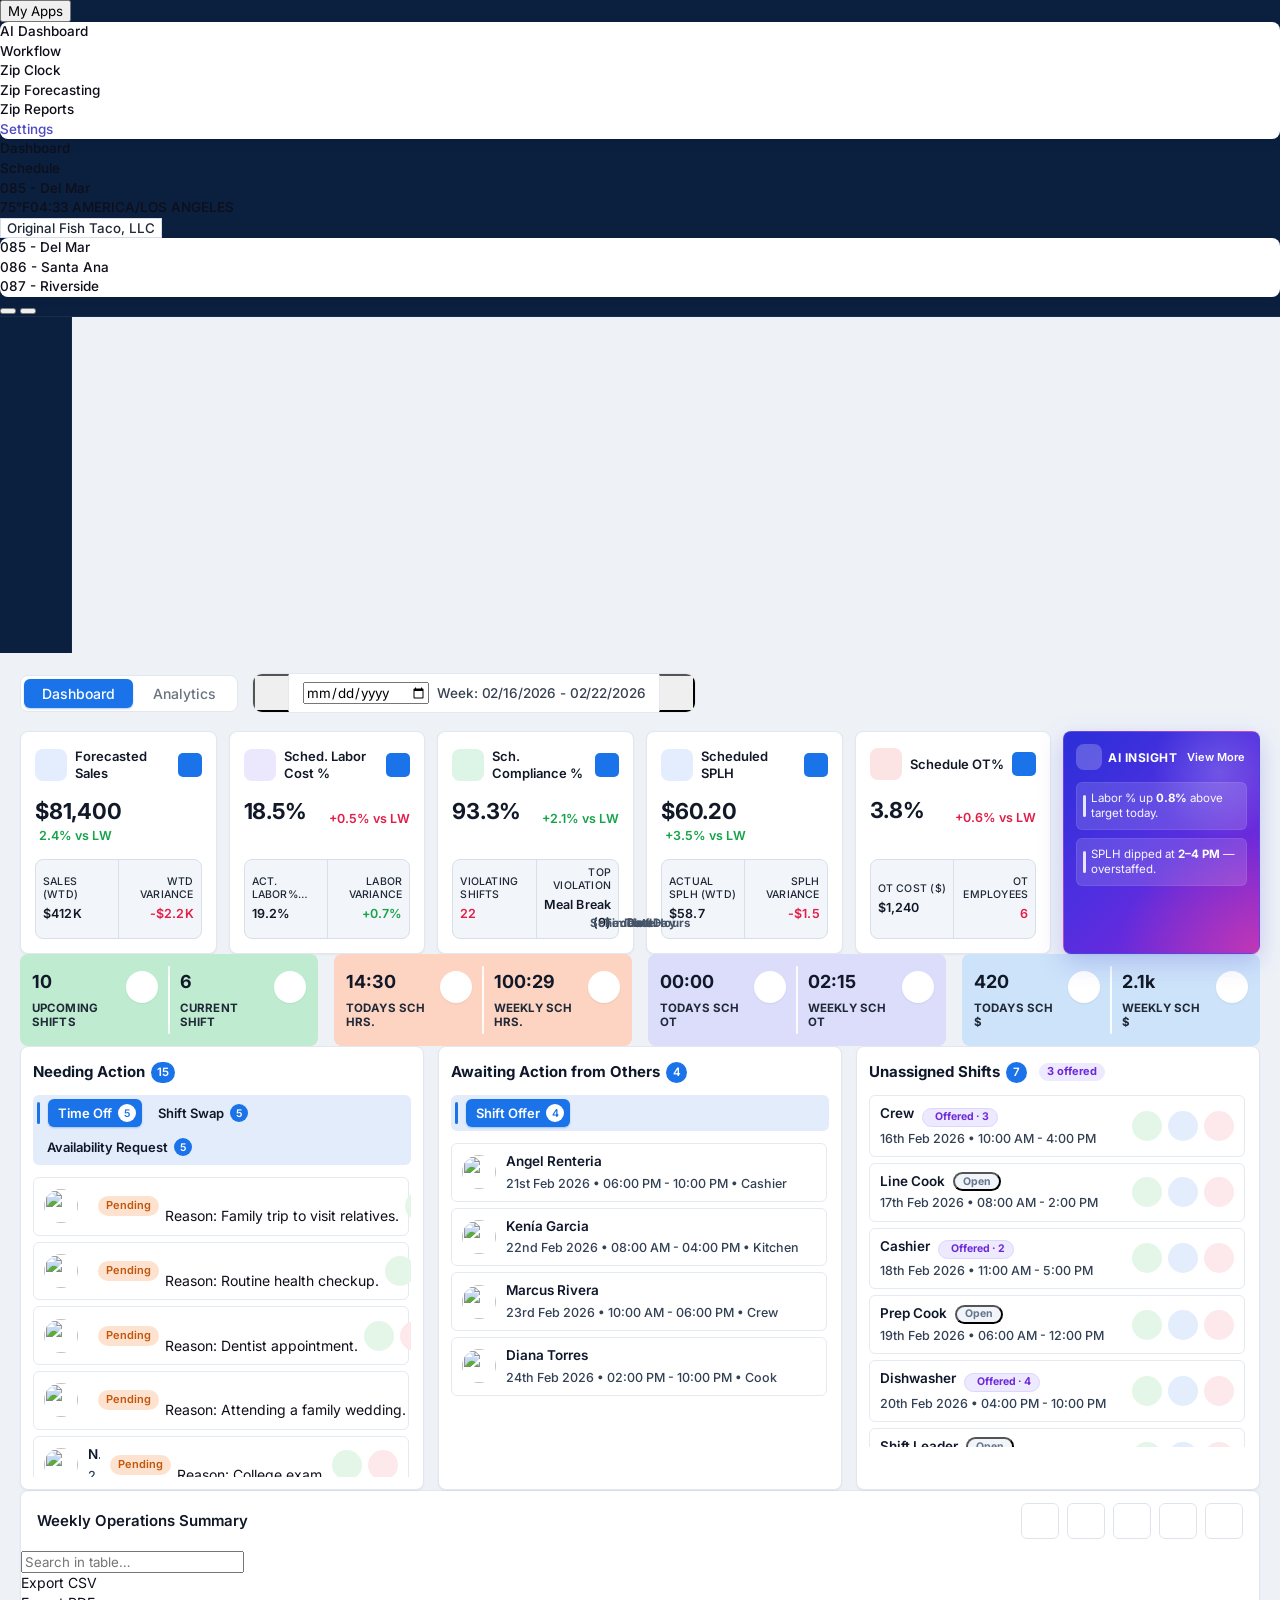
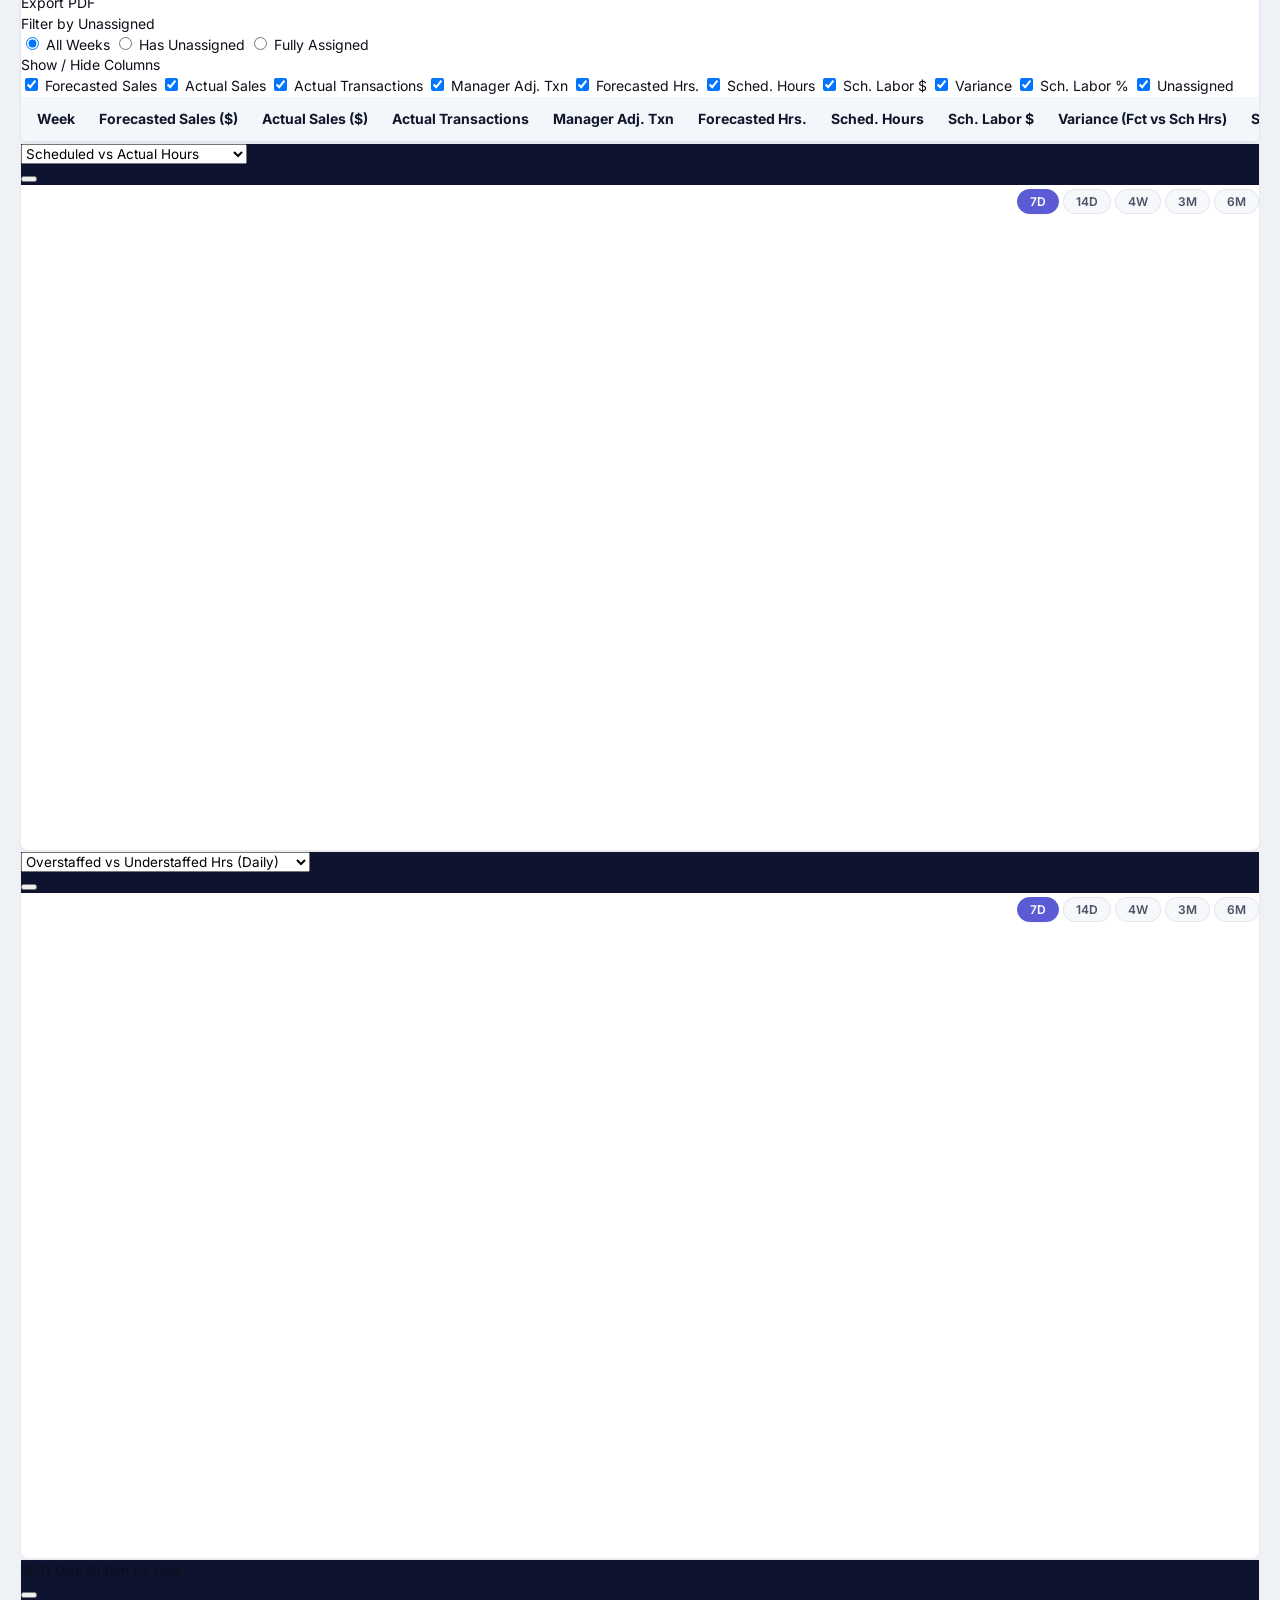
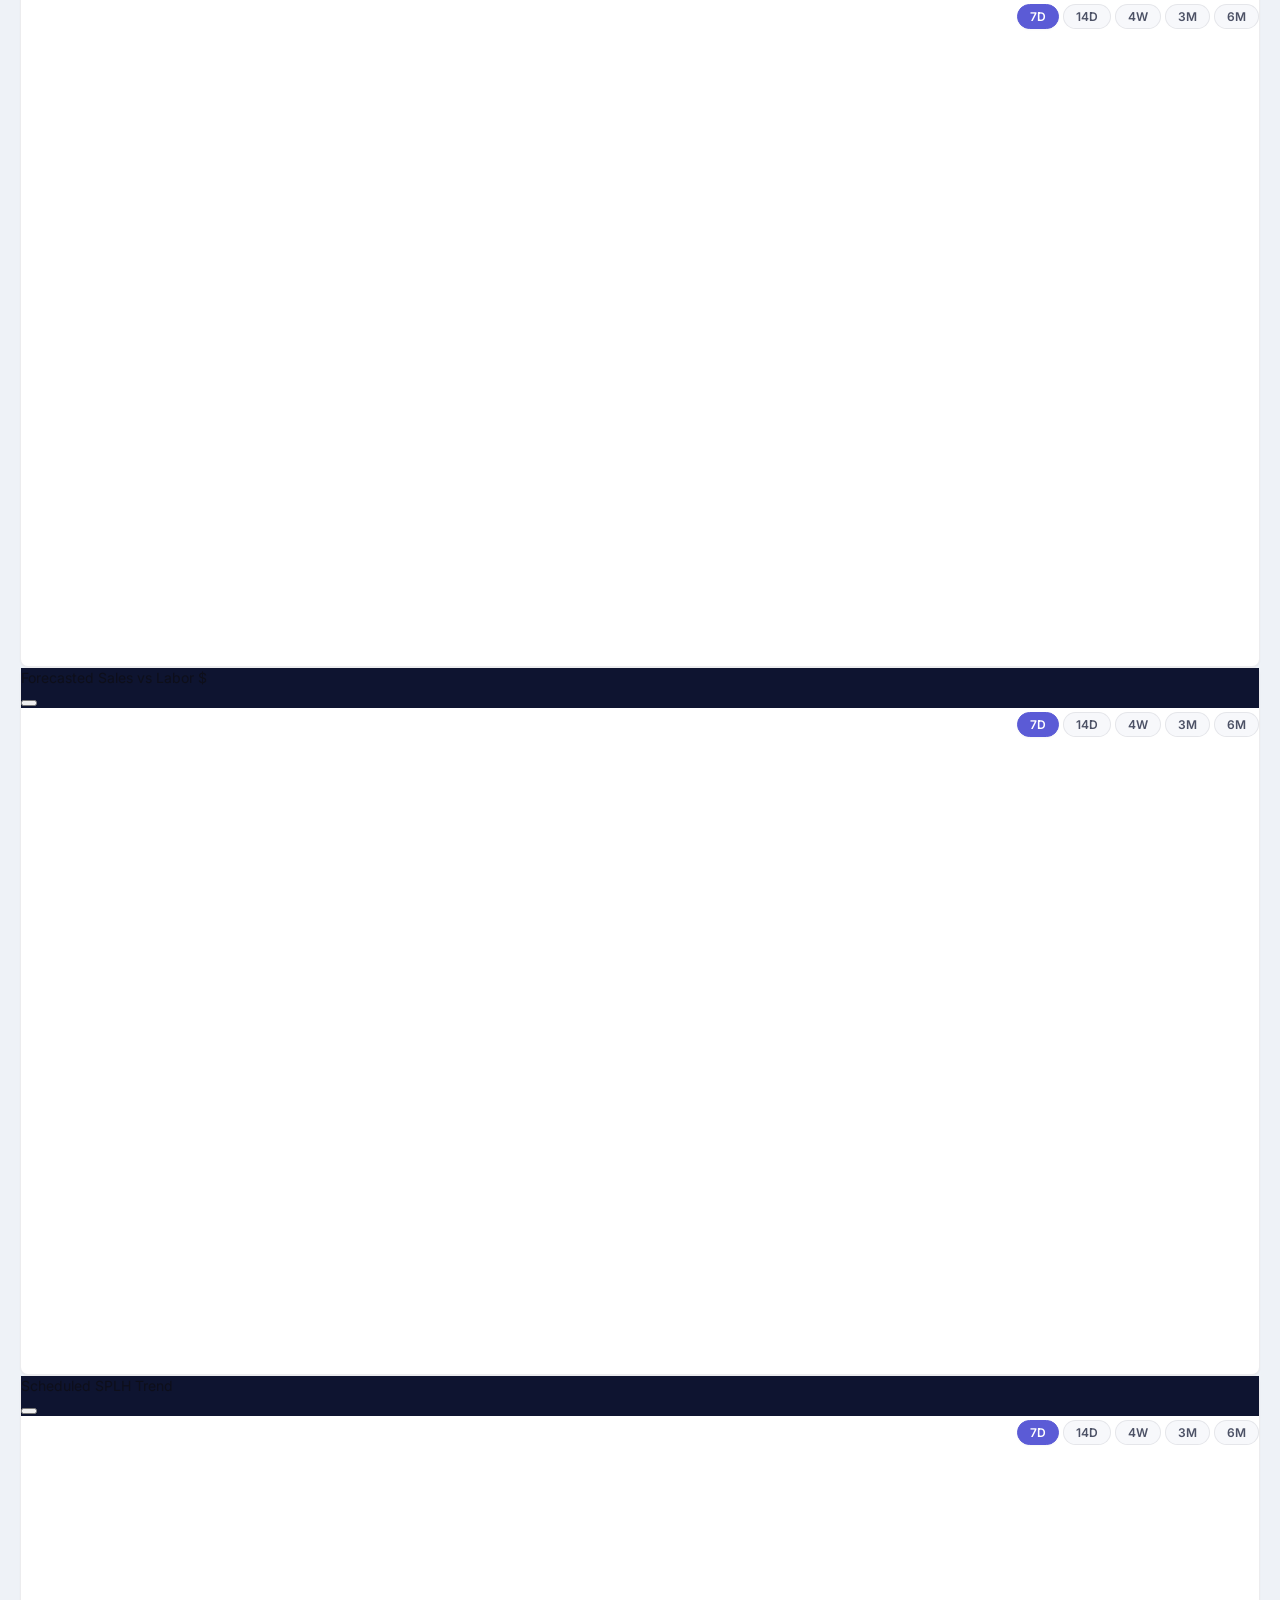
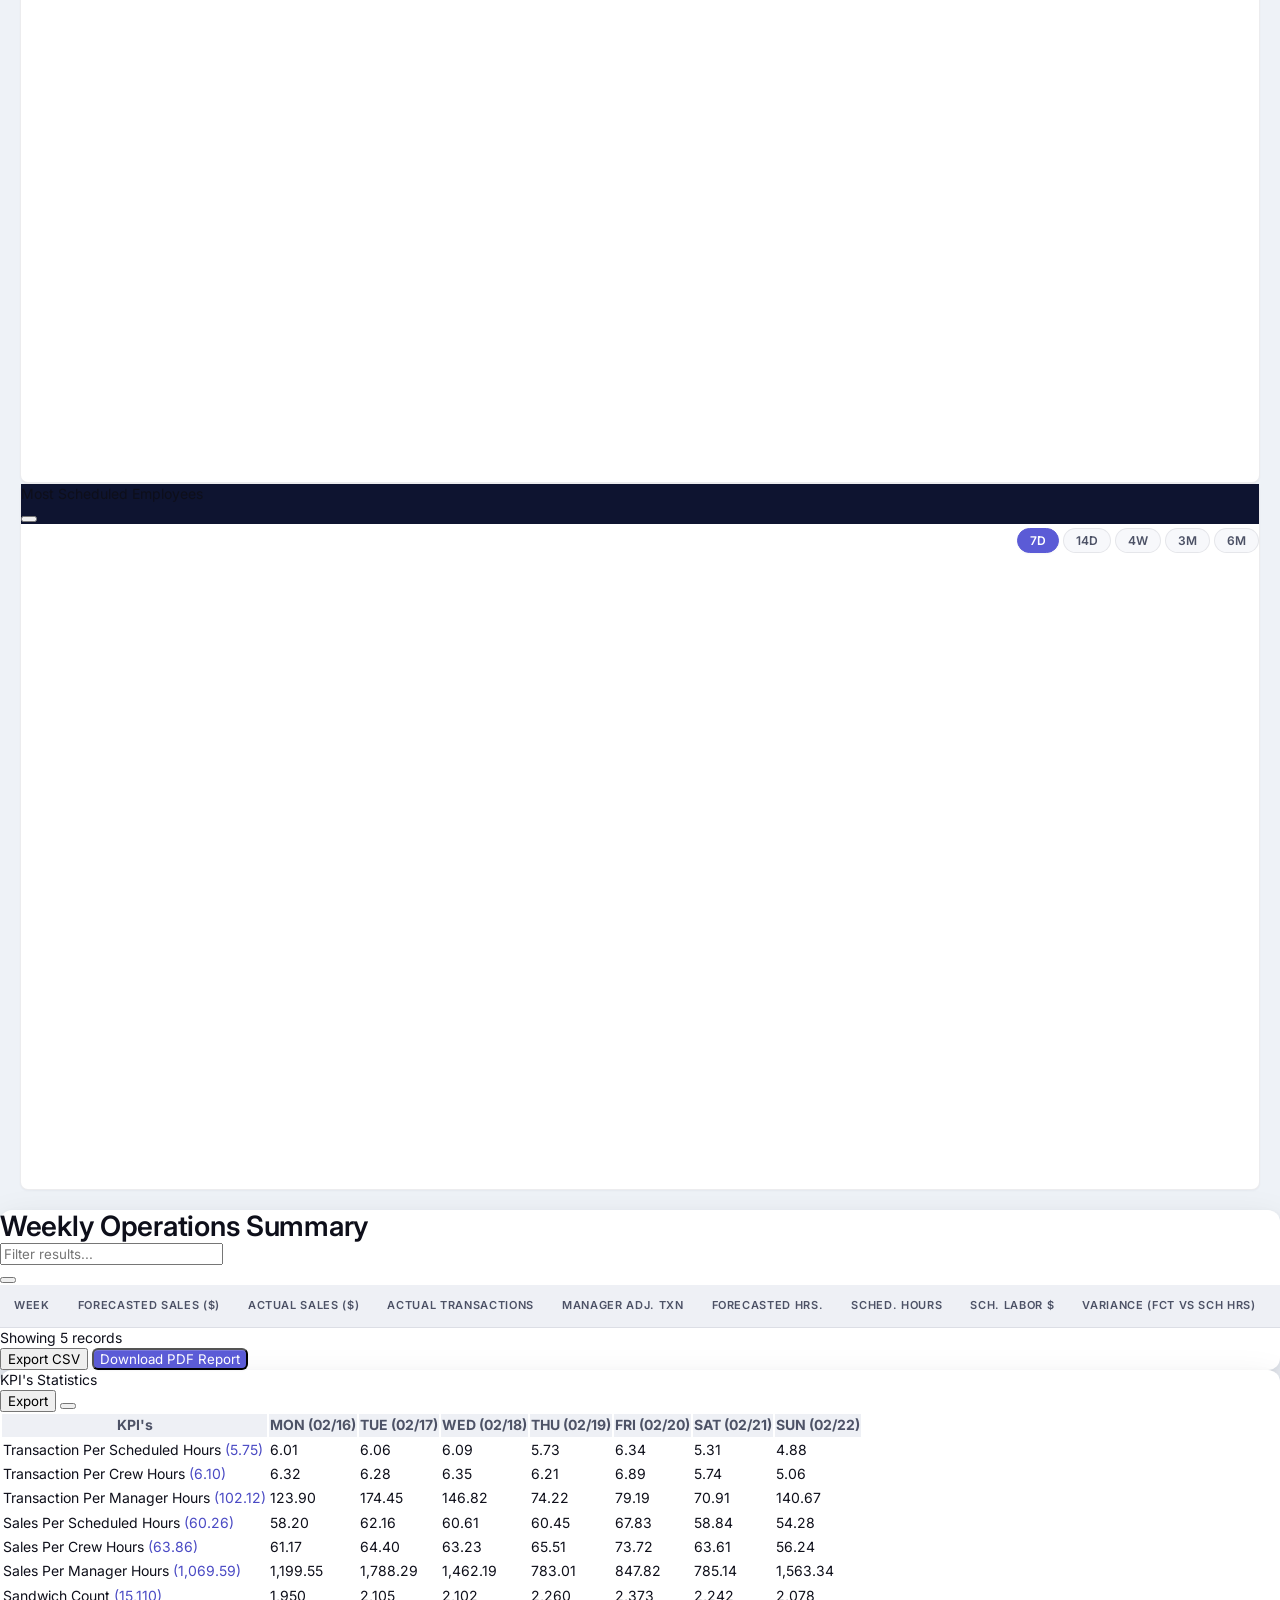
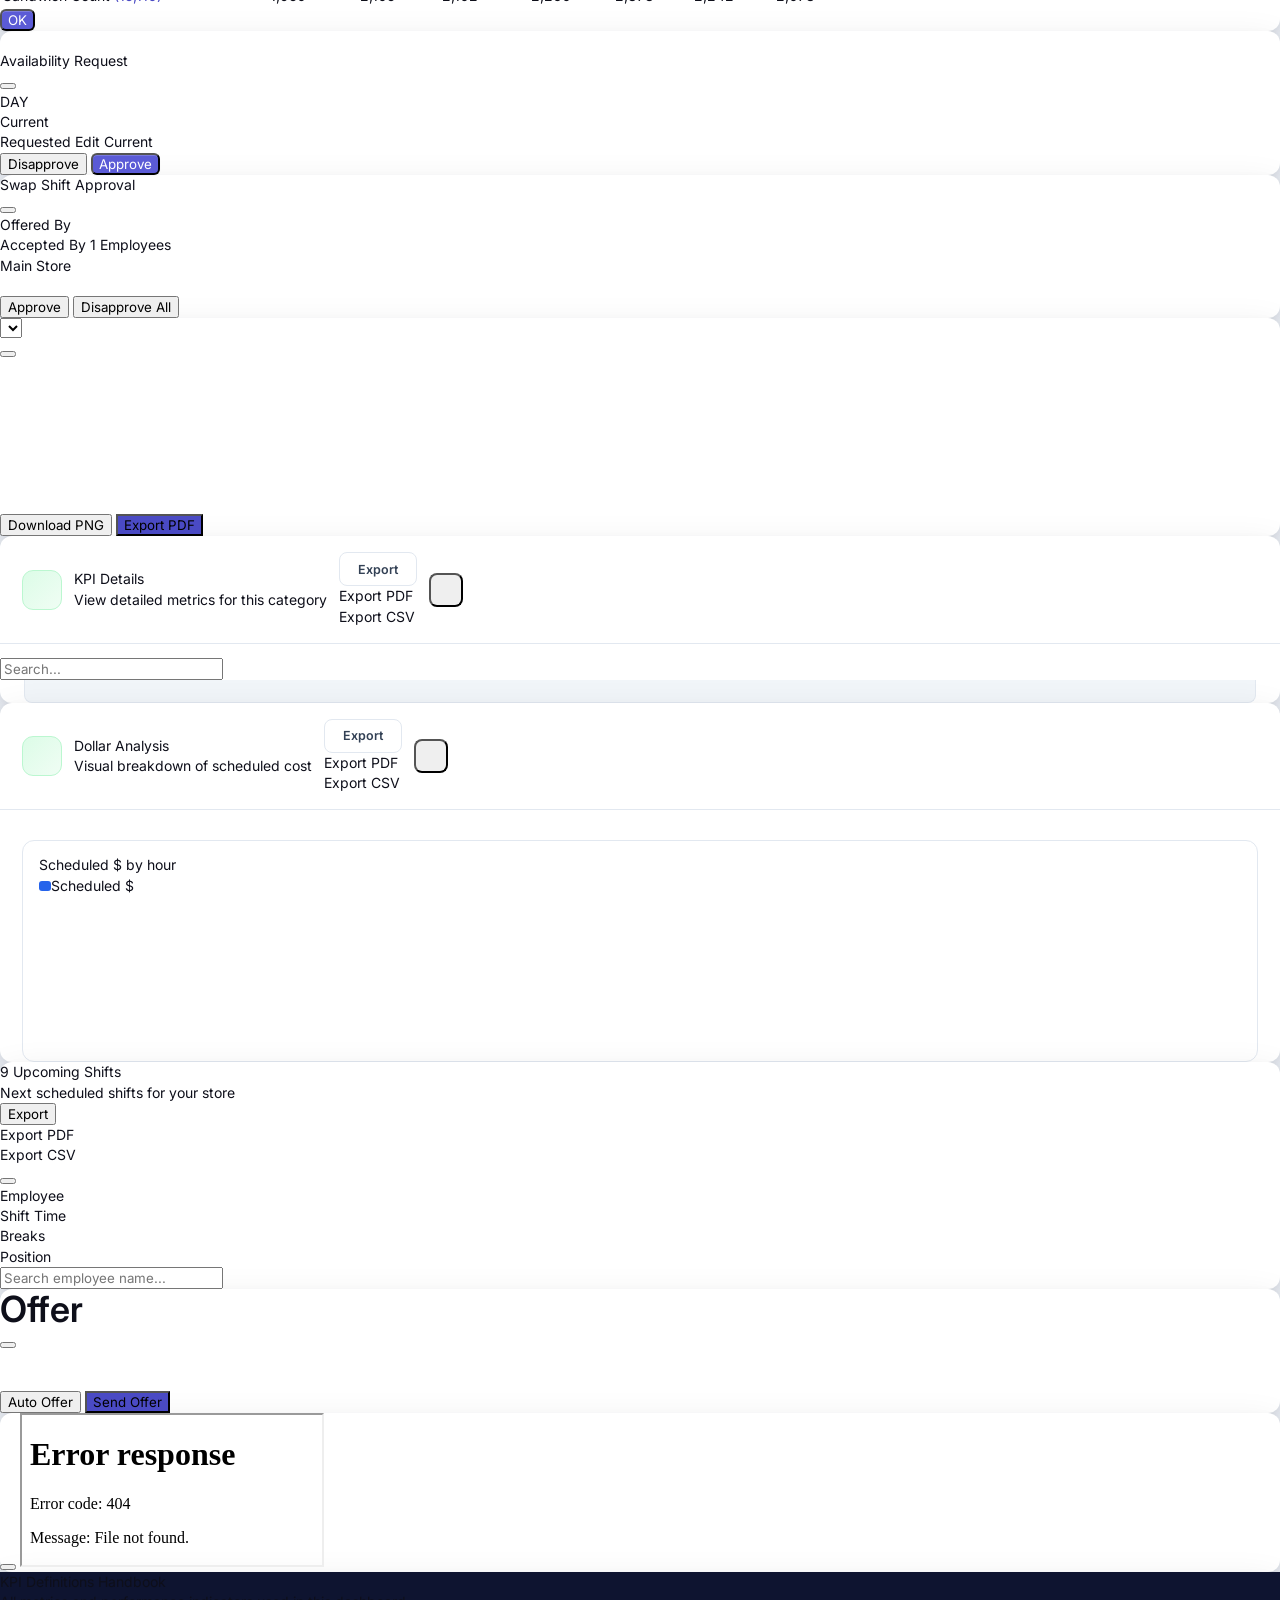
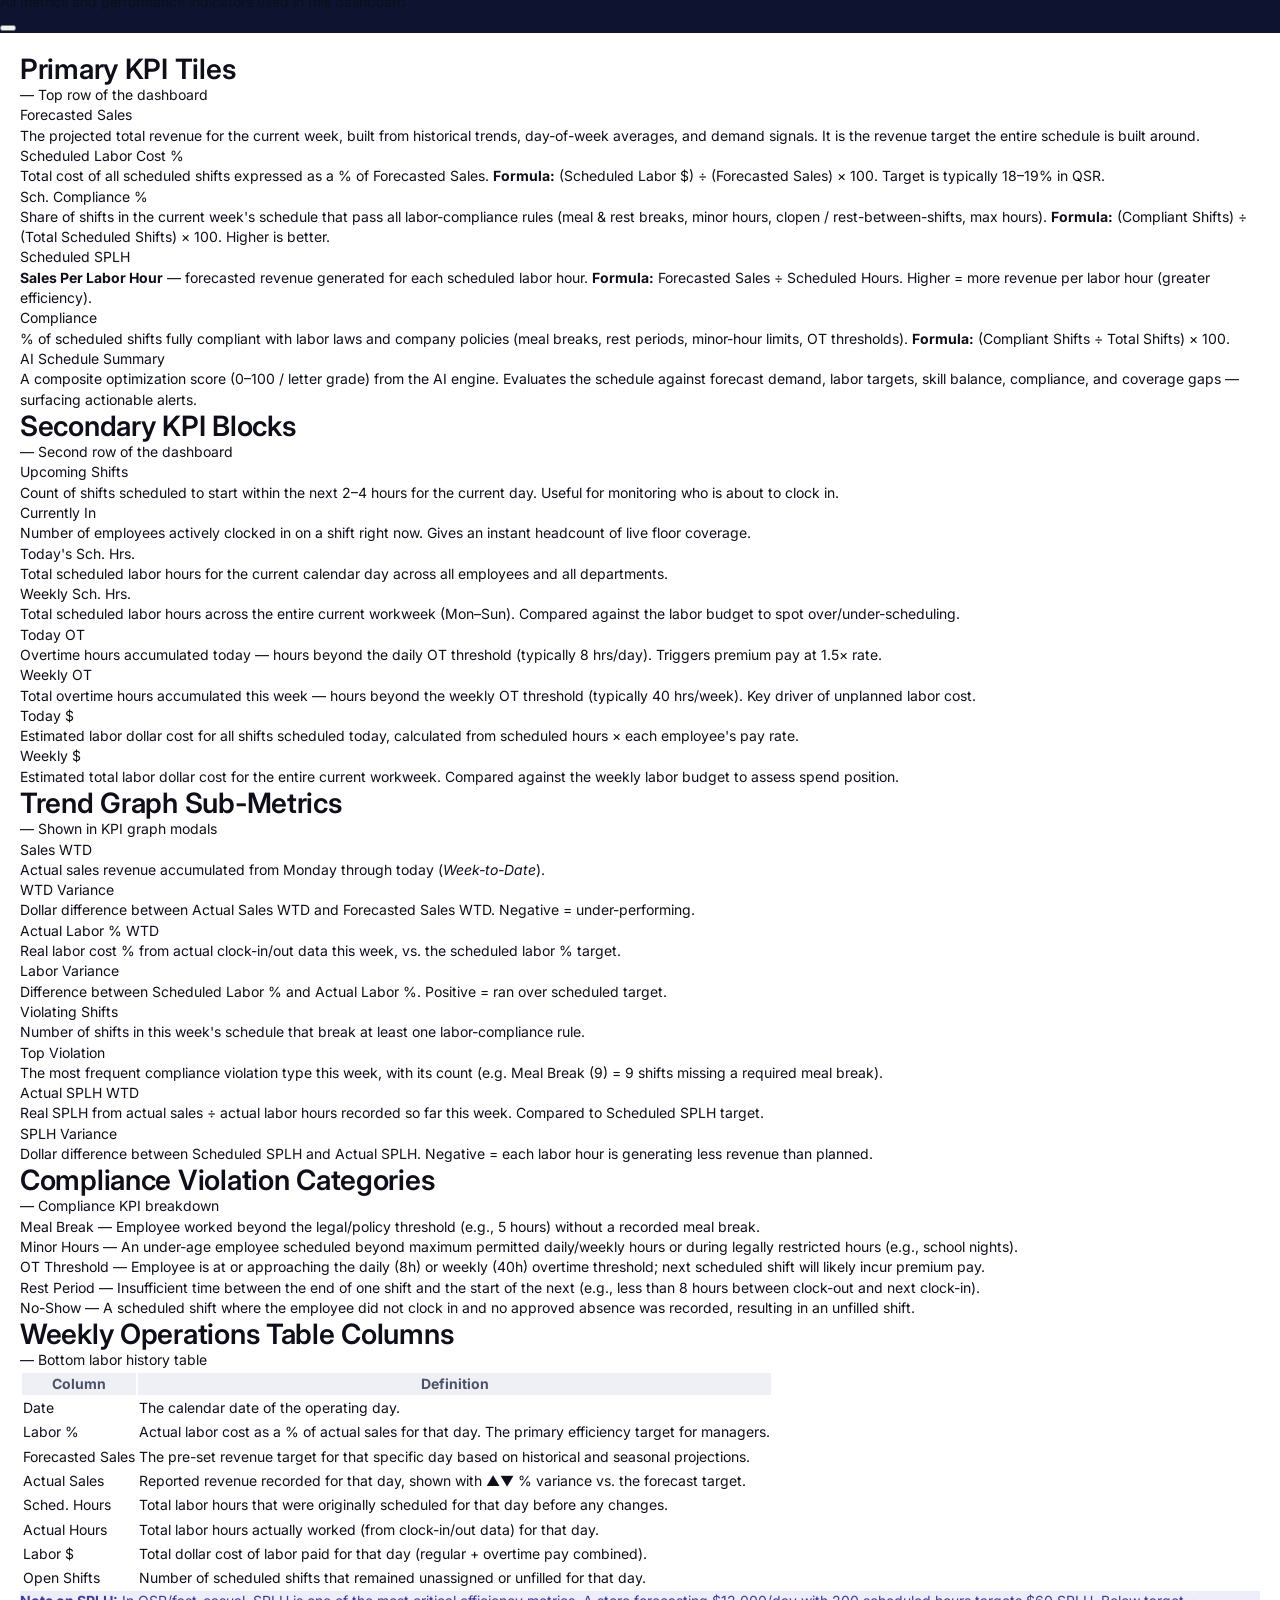
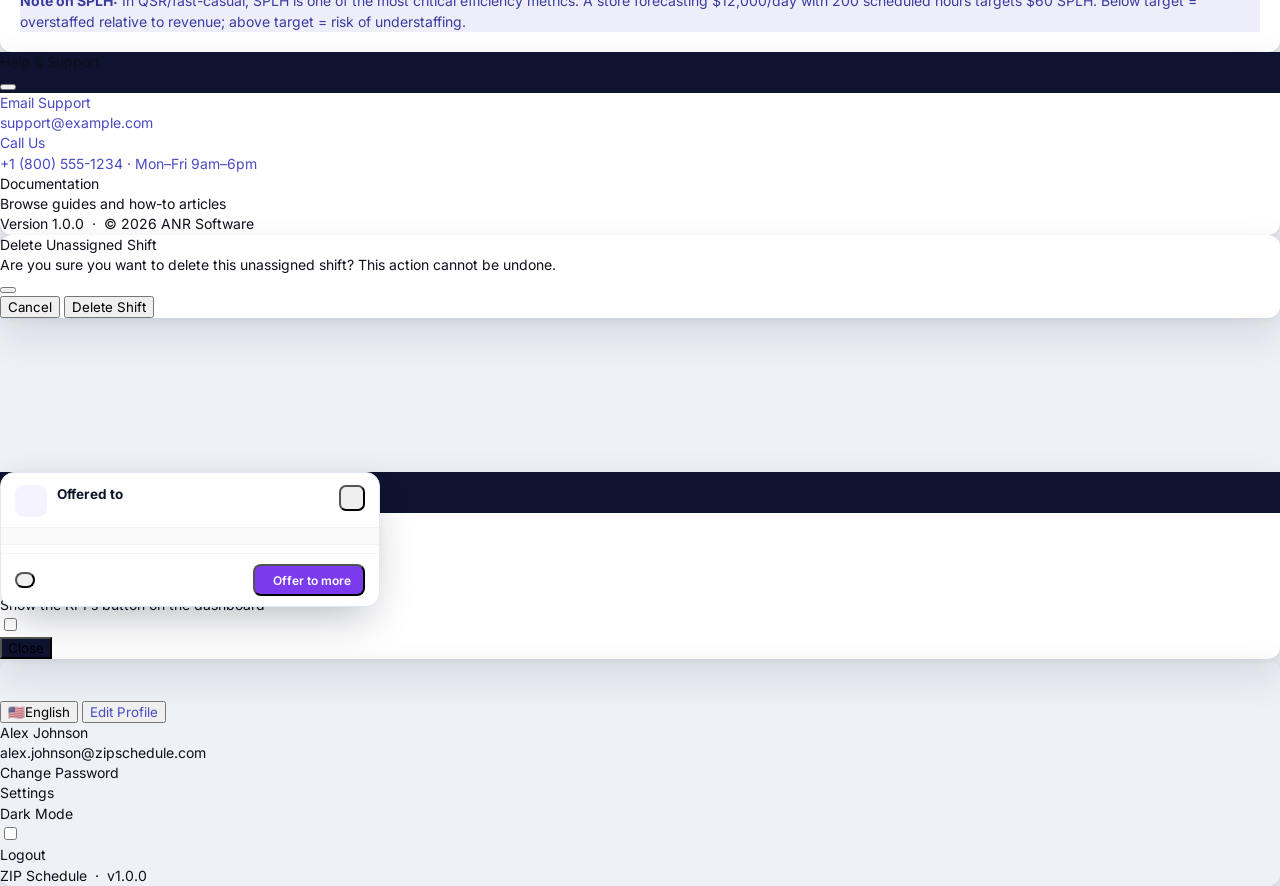
==== index.html @ 258e55a1 "redesign changes Co-Authored-By: Claude Opus 5.5 <noreply@anthropic.com>" ====
<!DOCTYPE html>
<html lang="en">
<head>
<meta charset="UTF-8">
<meta name="viewport" content="width=device-width, initial-scale=1.0">

<title>ZIP Schedule Dashboard</title>

<script src="https://cdn.tailwindcss.com"></script>
<script src="https://unpkg.com/lucide@latest"></script>
<script src="https://cdn.jsdelivr.net/npm/chart.js"></script>
<!-- Plugin for showing values inside slices -->
<script src="https://cdn.jsdelivr.net/npm/chartjs-plugin-datalabels@2"></script>




<!-- Tasksy design system tokens + Tasksy skin overlay -->
<link rel="stylesheet" href="design-system/colors_and_type.css">
<link rel="stylesheet" href="tasksy-skin.css">
<link rel="stylesheet" href="trend-modal.css">
<link rel="stylesheet" href="ai-insight.css">
<link rel="stylesheet" href="analytics-ranges.css">
<link rel="preconnect" href="https://fonts.googleapis.com">
<link rel="stylesheet" href="https://fonts.googleapis.com/css2?family=Inter:wght@400;500;600;700&display=swap">
<link rel="stylesheet" href="dashboard-redesign.css">

<!-- Apply persisted dark mode before paint to avoid FOUC -->
<script>
  (function(){
    try {
      var _dm = localStorage.getItem('zipDarkMode') === '1';
      if (_dm) { document.documentElement.classList.add('dark'); document.documentElement.setAttribute('data-theme','dark'); }
      else { document.documentElement.setAttribute('data-theme','light'); }
    } catch(e){}
    try {
      // 'Enable New UI Dashboard' flag — default ON (classic dashboard only when explicitly turned off)
      if (localStorage.getItem('zipNewUiDashboard') !== '0') document.documentElement.classList.add('new-ui');
    } catch(e){}
    try {
      // 'Enable KPI' flag — default OFF (KPI's button shows only when explicitly turned on)
      if (localStorage.getItem('zipKpiEnabled') === '1') document.documentElement.classList.add('kpi-on');
    } catch(e){}
  })();
</script>

<style>
body{
    font-family: Inter, system-ui, sans-serif;
    font-size: 14.5px;
    color: #1e293b;
    -webkit-font-smoothing: antialiased;
}

/* LEFT PANEL */
.sidebar{
    width:72px;
    min-width:72px;
    transition:width .25s ease;
    overflow:hidden;
}
.sidebar:hover{
    width:230px;
}

/* keep icons centered when collapsed */
.sidebar .menu-item{
    display:flex;
    align-items:center;
    gap:14px;
    transition:.2s;
    border-radius:8px;
}
.sidebar .menu-item{
    width:100%;
}
.sidebar .menu-item:hover{
    background:#173a68;
}



/* label animation */
.label{
    opacity:0;
    transition:.2s;
    white-space:nowrap;
}
.sidebar:hover .label{
    opacity:1;
}

/* top nav font sizing */
.top-text{
    font-size:13.5px;
    font-weight: 500;
}

/* card */
.card{
    background:#fff;
    border-radius:16px;
    box-shadow:0 4px 20px rgba(0,0,0,.06);
    border:1px solid #e8edf3;
}
/* Enterprise KPI Styling */
.kpi-row > div{
    border:1px solid #eef2f6;
    transition:.2s;
    cursor:pointer;
    min-width:0;
}
.kpi-row > div:hover{
    transform:translateY(-3px);
    box-shadow:0 10px 28px rgba(0,0,0,.1);
}
/* ===== CLEAN COLLAPSED SIDEBAR FIX (FINAL) ===== */

.sidebar:not(:hover) .menu-item{
    justify-content: center;
}
.sidebar svg{ stroke-width:1.8; }
/* ===== FORCE LUCIDE ICON SIZE IN SIDEBAR ===== */
/* Stable lucide icon sizing */
.sidebar .menu-item svg{
    width:22px;
    height:22px;
    flex-shrink:0;
}
/* === SIDEBAR ICON VISIBILITY FIX === */

/* Always keep icon visible */
.sidebar .menu-item i,
.sidebar .menu-item svg {
    opacity: 1 !important;
    display: block;
}

/* Collapsed state: center icon */
.sidebar:not(:hover) .menu-item {
    justify-content: center;
}

/* Collapsed state: hide text only */
.sidebar:not(:hover) .menu-item .label {
    display: none;
}

/* Ensure menu item height is consistent */
.sidebar .menu-item {
    height: 48px;
}
.sidebar:hover .menu-item{
    padding-left:16px;
}

/* ===== ENTERPRISE CHART SIZE FIX ===== */
.card canvas{
width:100% !important;
height:100% !important;
}
.axis-label-y {
    position: absolute;
    left: -46px;
    top: 50%;
    transform: translateY(-50%) rotate(-90deg);
    font-size: 11.5px;
    font-weight: 700;
    color: #475569;
    white-space: nowrap;
    font-family: Inter, system-ui, sans-serif;
    text-align: center;
    letter-spacing: 0.02em;
}
.axis-label-x {
    position: absolute;
    bottom: -32px;
    left: 50%;
    transform: translateX(-50%);
    width: 100%;
    text-align: center;
    font-size: 11.5px;
    font-weight: 700;
    color: #475569;
    font-family: Inter, system-ui, sans-serif;
    letter-spacing: 0.02em;
}

/* Modal Scrollbar */
.modal-content::-webkit-scrollbar {
    width: 6px;
}
.modal-content::-webkit-scrollbar-track {
    background: #f1f5f9;
}
.modal-content::-webkit-scrollbar-thumb {
    background: #cbd5e1;
    border-radius: 10px;
}
#upcomingModal, #kpiModal, #dollarModal, #maximizeModal, #kpiStatsModal, #assignModal, #laborTableModal{
z-index:9999;
}
#upcomingModal > div,
#kpiModal > div,
#dollarModal > div,
#maximizeModal > div,
#kpiStatsModal > div,
#assignModal > div,
#laborTableModal > div{
animation:scaleIn .18s ease;
}
@keyframes scaleIn{
from{transform:scale(.96);opacity:0;}
to{transform:scale(1);opacity:1;}
}
/* ===== LABOR HISTORY TABLE ===== */
.labor-table{
    width:100%;
    border-collapse:separate;
    border-spacing:0;
    font-size:13.5px;
}
.labor-table th,
.labor-table td{
    text-align:center;
}
.labor-table thead th{
    background:#f4f7fb;
    color:#374151;
    font-weight:700;
    padding:13px 14px;
    border-bottom:2px solid #e2e8f0;
    white-space:nowrap;
    letter-spacing:0.02em;
    font-size:12px;
    text-transform:uppercase;
}
.labor-table tbody td{
    padding:12px 14px;
    border-bottom:1px solid #f0f4f8;
    color:#334155;
}
.labor-table tbody tr:hover{
    background:#f5f8ff;
}
.labor-table tbody tr:last-child td{
    border-bottom:none;
}
.labor-date{
    color:#2563eb;
    cursor:pointer;
    font-weight:500;
}
.status-dot{
    width:22px;
    height:22px;
    border-radius:999px;
    background:#2563eb;
    color:#fff;
    display:flex;
    align-items:center;
    justify-content:center;
    font-size:12px;
}
.table-toolbar{
    display:flex;
    align-items:center;
    justify-content:space-between;
    margin-bottom:10px;
}
.table-actions button{
    padding:7px 12px;
    border-radius:8px;
    border:1px solid #e2e8f0;
    background:white;
    font-size:13px;
    font-weight:500;
    display:flex;
    align-items:center;
    gap:6px;
    color:#374151;
    transition:.15s;
}
.table-actions button:hover{
    background:#f4f7fb;
    border-color:#c7d2df;
}
.sidebar a{
    text-decoration:none;
    color:inherit;
    display:flex;
    align-items:center;
}
.custom-scrollbar::-webkit-scrollbar {
    width: 6px;
}
.custom-scrollbar::-webkit-scrollbar-track {
    background: #f1f5f9;
}
#trendModal .modal-container {
    width: 1060px !important;
    height: 530px !important;
    max-width: 96vw !important;
    max-height: 90vh !important;
    padding: 20px 28px 20px 28px !important;
    position: relative;
    display: flex;
    flex-direction: column;
}
/* Dropdown option text – always dark so it's readable */
.card select option {
    color: #1e293b;
    background: #ffffff;
    font-weight: 500;
}
.drag-over-card {
    outline: 2px dashed #3b82f6;
    outline-offset: 3px;
    opacity: 0.85;
}
.custom-scrollbar::-webkit-scrollbar-thumb {
    background: #cbd5e1;
    border-radius: 10px;
}
.dashboard-subtext {
    font-size: 11px !important;
    font-weight: 500 !important;
    color: #64748b !important; /* slate-500 */
    font-family: Inter, system-ui, sans-serif;
}

/* ===== DASHBOARD / ANALYTICS TABS ===== */
.view-tab {
    display: inline-flex;
    align-items: center;
    gap: 6px;
    padding: 7px 18px;
    border-radius: 8px;
    font-size: 13.5px;
    font-weight: 600;
    cursor: pointer;
    transition: .15s;
    color: #64748b;
    border: none;
    background: transparent;
}
.view-tab.active {
    background: #fff;
    color: #0b2545;
    box-shadow: 0 2px 8px rgba(0,0,0,.10);
}
.view-tab:not(.active):hover {
    color: #1e293b;
    background: rgba(255,255,255,.5);
}
.tab-bar {
    display: flex;
    align-items: center;
    gap: 2px;
    background: #dde4ef;
    padding: 4px;
    border-radius: 12px;
    width: fit-content;
}

/* ===== GLOBAL POLISH ===== */
/* Smoother background */
body.min-h-screen, .bg-\[\#eef2f6\] {
    background: #eef2f7 !important;
}
/* Action panel row names match Unassigned section */
/* Chart card select dropdown */
.card select {
    font-size: 13.5px;
}
/* Unassigned shift role title */
.card .font-bold.text-\[13px\].text-slate-800 {
    font-size: 14px !important;
}
/* Assign button */
.card button.text-blue-600 {
    font-size: 13px;
    font-weight: 600;
}
/* Week picker text */
#weekDisplay {
    font-size: 14.5px !important;
    font-weight: 600;
}
/* KPI detail table modal */
.kpi-thead { margin: 0 24px; padding: 10px 12px; background: #f8fafc; border: 1px solid #e2e8f0; border-radius: 8px 8px 0 0; font-size: 11.5px; font-weight: 700; color: #475569; text-transform: uppercase; letter-spacing: .03em; }
#kpiTableBody { padding: 0 24px !important; flex: 0 1 auto !important; }
#kpiTableBody .kpi-tr { padding: 11px 12px !important; border-top: 0 !important; border-left: 1px solid #e2e8f0; border-right: 1px solid #e2e8f0; border-bottom: 1px solid #f1f5f9; }
#kpiTableBody .kpi-tr:hover { background: #f8fafc; }
#kpiTableBody .kpi-tr > div:first-child { font-weight: 600; color: #0f172a; }
#kpiTableBody .kpi-tr:last-child { border-bottom: 1px solid #e2e8f0; border-radius: 0 0 8px 8px; }
.kpi-num { text-align: right; font-variant-numeric: tabular-nums; color: #1e293b; font-weight: 500; }
/* gap between a right-aligned number and a following text column */
.kpi-num:not(:last-child), .kpi-num-h:not(:last-child) { padding-right: 28px; }
.kpi-pill { display: inline-flex; padding: 1px 9px; border-radius: 999px; font-size: 12px; font-weight: 700; }
.kpi-pill-amber { background: #fef3c7; color: #b45309; }
.kpi-tfoot { margin: 0 24px; padding: 11px 12px; background: #f1f5f9; border: 1px solid #e2e8f0; border-top: 0; border-radius: 0 0 8px 8px; font-size: 13px; font-weight: 700; color: #0f172a; }
#kpiTableBody:has(+ .kpi-tfoot:not(.hidden)) .kpi-tr:last-child { border-radius: 0; }
#kpiModal #kpiModalBox > div:first-child { margin-bottom: 14px; }
/* Scheduled $ modal */
.dm-head { display: flex; align-items: center; gap: 12px; padding: 16px 22px; border-bottom: 1px solid #e2e8f0; }
.dm-ic { width: 40px; height: 40px; border-radius: 11px; background: linear-gradient(135deg, #dcfce7, #f0fdf4); color: #16a34a; border: 1px solid #bbf7d0; display: flex; align-items: center; justify-content: center; flex-shrink: 0; }
.dm-btn { display: inline-flex; align-items: center; gap: 6px; height: 34px; padding: 0 12px; border: 1px solid #e2e8f0; border-radius: 8px; font-size: 12.5px; font-weight: 600; color: #334155; background: #fff; }
.dm-btn:hover { background: #f8fafc; }
.dm-x { width: 34px; height: 34px; border-radius: 8px; display: flex; align-items: center; justify-content: center; color: #94a3b8; }
.dm-x:hover { background: #f1f5f9; color: #334155; }
.dm-tiles { display: grid; grid-template-columns: repeat(4, 1fr); gap: 12px; padding: 16px 22px 0; }
.dm-tile { display: flex; gap: 10px; align-items: flex-start; padding: 12px; border: 1px solid #e2e8f0; border-radius: 12px; background: #fff; }
.dm-tile-ic { width: 30px; height: 30px; border-radius: 8px; display: flex; align-items: center; justify-content: center; flex-shrink: 0; }
.dm-tile-lbl { font-size: 11.5px; font-weight: 600; color: #64748b; text-transform: uppercase; letter-spacing: .03em; }
.dm-tile-val { font-size: 20px; font-weight: 700; color: #0f172a; line-height: 1.25; font-variant-numeric: tabular-nums; }
.dm-tile-sub { font-size: 11.5px; color: #64748b; white-space: nowrap; overflow: hidden; text-overflow: ellipsis; }
.dm-chart-wrap { margin: 14px 22px 0; padding: 14px 16px 10px; border: 1px solid #e2e8f0; border-radius: 12px; }
.dm-sw { width: 12px; height: 10px; border-radius: 3px; display: inline-block; }
.dm-sw-dash { width: 16px; height: 0; border-top: 2px dashed #94a3b8; border-radius: 0; }
.dm-insights { display: grid; grid-template-columns: repeat(3, 1fr); gap: 10px; padding: 14px 22px 20px; }
.dm-ins { display: flex; align-items: center; gap: 8px; padding: 9px 12px; border-radius: 10px; font-size: 12.5px; border: 1px solid; }
.dm-ins b { font-weight: 700; }
.dm-ins-blue { background: #eff6ff; border-color: #bfdbfe; color: #1e40af; }
.dm-ins-red { background: #fff1f2; border-color: #fecdd3; color: #be123c; }
.dm-ins-green { background: #f0fdf4; border-color: #bbf7d0; color: #15803d; }
.dm-ins-slate { background: #f8fafc; border-color: #e2e8f0; color: #475569; }
#dollarModal.flex .dm-card { animation: uaDropIn .18s ease-out; }
@media (max-width: 760px) { .dm-tiles { grid-template-columns: repeat(2, 1fr); } .dm-insights { grid-template-columns: 1fr; } }
/* 'Enable KPI' flag: KPI's button hidden unless html.kpi-on */
html:not(.kpi-on) .kpi-flag { display: none !important; }
/* Week control: < [calendar label] > */
.date-nav { display: flex !important; align-items: stretch; height: 40px; padding: 0 !important; gap: 0 !important; background: #fff; border: 1px solid #e2e8f0; border-radius: 10px; overflow: hidden; }
.date-nav > button { width: 36px; display: flex; align-items: center; justify-content: center; color: #475569; transition: background .12s, color .12s; }
.date-nav > button:hover { background: #eff6ff; color: #1d4ed8; }
.date-nav > button:first-child { border-right: 1px solid #e2e8f0; }
.date-nav > button:last-child { border-left: 1px solid #e2e8f0; }
.date-nav-label { position: relative; display: flex; align-items: center; gap: 8px; padding: 0 14px; cursor: pointer; white-space: nowrap; margin: 0; }
.date-nav-label:hover { background: #f8fafc; }
html.dark .date-nav { background: #1e293b; border-color: #2d3f55; }
html.dark .date-nav > button { color: #cbd5e1; border-color: #2d3f55; }

/* ===== DARK THEME ===== */
html.dark body { background-color: #0f172a !important; color: #e2e8f0; }
html.dark .card { background: #1e293b !important; border-color: #2d3f55 !important; box-shadow: 0 4px 20px rgba(0,0,0,.25) !important; }
html.dark .bg-white { background-color: #1e293b !important; }
html.dark .bg-slate-50 { background-color: #162032 !important; }
html.dark .bg-slate-100 { background-color: #1a2744 !important; }
html.dark .bg-\[#eef2f6\] { background-color: #0f172a !important; }
html.dark .bg-\[#f8fafc\] { background-color: #162032 !important; }
html.dark .text-slate-900,
html.dark .text-slate-800 { color: #f1f5f9 !important; }
html.dark .text-slate-700 { color: #e2e8f0 !important; }
html.dark .text-slate-600 { color: #cbd5e1 !important; }
html.dark .text-slate-500 { color: #94a3b8 !important; }
html.dark .text-slate-400 { color: #64748b !important; }
html.dark .border-slate-50,
html.dark .border-slate-100,
html.dark .border-slate-200 { border-color: #2d3f55 !important; }
html.dark .divide-slate-100 > * { border-color: #2d3f55 !important; }
html.dark #mainLaborTable thead th { background: #162032 !important; color: #94a3b8 !important; border-color: #2d3f55 !important; }
html.dark #mainLaborTable tbody tr:hover { background: #1e2d45 !important; }
html.dark #mainLaborTable tbody td { border-color: #2d3f55 !important; color: #e2e8f0 !important; }
html.dark input[type="text"], html.dark input[type="search"],
html.dark input[type="email"], html.dark select,
html.dark textarea { background-color: #162032 !important; color: #e2e8f0 !important; border-color: #334155 !important; }
html.dark .kpi-row > div { background: #1e293b !important; border-color: #2d3f55 !important; }
html.dark .tab-bar { background: #1a2744 !important; }
html.dark .view-tab.active { background: #243860 !important; color: #93c5fd !important; }
html.dark .view-tab { color: #94a3b8 !important; }
/* Dark profile popup */
html.dark #profilePopup { background-color: #1e293b !important; }
html.dark #profilePopup .bg-white { background-color: #1e293b !important; }
html.dark #profilePopup .border-slate-100,
html.dark #profilePopup .border-slate-50 { border-color: #2d3f55 !important; }
html.dark #profilePopup .bg-slate-100 { background-color: #243860 !important; }
html.dark #profilePopup .text-slate-700 { color: #e2e8f0 !important; }
html.dark #profilePopup .text-slate-500 { color: #94a3b8 !important; }
html.dark #profilePopup .text-slate-600 { color: #cbd5e1 !important; }
html.dark #profilePopup .hover\:bg-slate-50:hover { background-color: #243860 !important; }
/* Dark My Apps dropdown */
html.dark #myAppsMenu { border-color: #2d3f55 !important; color: #e2e8f0; }
html.dark #myAppsMenu .hover\:bg-slate-100:hover { background-color: #243860 !important; }
html.dark #myAppsMenu .border-slate-100 { border-color: #2d3f55 !important; }
</style>
</head>

<body class="h-screen overflow-hidden bg-[#eef2f6] flex flex-col">
<!-- TOP BAR -->
<div class="h-14 bg-[#0b2545] text-white flex items-center justify-between px-5 relative">

    <!-- LEFT -->
    <div class="flex items-center gap-6 top-text">
	<!-- TOP LEFT APP ICON -->

        <div class="w-9 h-9 rounded-lg bg-[#3b82f6] flex items-center justify-center shadow-sm">
            <i data-lucide="layout-grid" class="w-5 h-5 text-white"></i>
        </div>

        <!-- MY APPS DROPDOWN -->
        <div class="relative">
            <button id="myAppsBtn" onclick="toggleMyApps()"
                class="flex items-center gap-2 px-3 py-1.5 rounded-lg hover:bg-white/10 transition">
                <i data-lucide="grip" class="w-4 h-4"></i>
                <span>My Apps</span>
                <i data-lucide="chevron-down" class="w-4 h-4 text-[#7db4f8]"></i>
            </button>

            <div id="myAppsMenu"
                class="hidden absolute left-0 mt-2 w-60 bg-white text-slate-700 rounded-xl shadow-xl border border-slate-100 text-[13.5px] py-2 z-[90]">

                <div class="flex items-center gap-3 px-4 py-2 hover:bg-slate-100 cursor-pointer">
                    <span class="w-7 h-7 rounded-md flex items-center justify-center shrink-0" style="background:#8b5cf6">
                        <i data-lucide="sparkles" class="w-4 h-4 text-white"></i>
                    </span>
                    <span>AI Dashboard</span>
                </div>

                <div class="flex items-center gap-3 px-4 py-2 hover:bg-slate-100 cursor-pointer">
                    <span class="w-7 h-7 rounded-md flex items-center justify-center shrink-0" style="background:#1e3a8a">
                        <i data-lucide="workflow" class="w-4 h-4 text-white"></i>
                    </span>
                    <span>Workflow</span>
                </div>

                <div class="flex items-center gap-3 px-4 py-2 hover:bg-slate-100 cursor-pointer">
                    <span class="w-7 h-7 rounded-md flex items-center justify-center shrink-0" style="background:#0ea5e9">
                        <i data-lucide="clock" class="w-4 h-4 text-white"></i>
                    </span>
                    <span>Zip Clock</span>
                </div>

                <div class="flex items-center gap-3 px-4 py-2 hover:bg-slate-100 cursor-pointer">
                    <span class="w-7 h-7 rounded-md flex items-center justify-center shrink-0" style="background:#10b981">
                        <i data-lucide="trending-up" class="w-4 h-4 text-white"></i>
                    </span>
                    <span>Zip Forecasting</span>
                </div>

                <div class="flex items-center gap-3 px-4 py-2 hover:bg-slate-100 cursor-pointer">
                    <span class="w-7 h-7 rounded-md flex items-center justify-center shrink-0" style="background:#4f46e5">
                        <i data-lucide="bar-chart-3" class="w-4 h-4 text-white"></i>
                    </span>
                    <span>Zip Reports</span>
                </div>

                <div class="my-1 border-t border-slate-100"></div>

                <a href="settings.html" class="flex items-center gap-3 px-4 py-2 hover:bg-slate-100 cursor-pointer">
                    <span class="w-7 h-7 rounded-md flex items-center justify-center shrink-0" style="background:#64748b">
                        <i data-lucide="settings" class="w-4 h-4 text-white"></i>
                    </span>
                    <span>Settings</span>
                </a>

            </div>
        </div>

        <div class="flex items-center gap-2">
            <i data-lucide="home"></i>
            <span>Dashboard</span>
        </div>

        <div class="flex items-center gap-2">
            <i data-lucide="calendar-days"></i>
            <span>Schedule</span>
        </div>

        <div class="flex items-center gap-2">
            <i data-lucide="map-pin"></i>
            <span>085 - Del Mar</span>
            <i data-lucide="chevron-down" class="w-4"></i>
        </div>

    </div>

    <!-- CENTER: WEATHER & TIME (New UI only) -->
    <div class="sd-only-new flex-1 flex items-center justify-center gap-3 top-text whitespace-nowrap px-4">
        <div class="flex items-center gap-2">
            <i data-lucide="cloud-sun" class="w-5 h-5"></i>
            <span>75°F</span>
        </div>
        <div class="border-l border-white/30 h-4"></div>
        <div>04:33 AMERICA/LOS ANGELES</div>
    </div>

    <!-- RIGHT -->
    <div class="flex items-center gap-5 top-text">

        <!-- WEATHER & TIME (Classic UI only) -->
        <div class="sd-only-old flex items-center gap-2">
            <i data-lucide="cloud"></i>
            <span>75°F</span>
        </div>
        <div class="sd-only-old border-l border-blue-700 h-5"></div>
        <div class="sd-only-old">04:33 AMERICA/LOS ANGELES</div>

        <!-- STORE DROPDOWN -->
        <div class="relative">
    <button id="storeBtn" onclick="toggleStore()"
        class="bg-white text-slate-700 sd-store-pill px-4 py-1 rounded-full flex items-center gap-2">
        <i data-lucide="building-2" class="w-4"></i>
        Original Fish Taco, LLC
        <i data-lucide="chevron-down" class="w-4"></i>
    </button>

    <div id="storeMenu"
        class="hidden absolute right-0 mt-2 w-56 bg-white text-slate-700 rounded-lg shadow-lg text-[13px]">
        <div class="px-4 py-2 hover:bg-slate-100 cursor-pointer">085 - Del Mar</div>
        <div class="px-4 py-2 hover:bg-slate-100 cursor-pointer">086 - Santa Ana</div>
        <div class="px-4 py-2 hover:bg-slate-100 cursor-pointer">087 - Riverside</div>
    </div>
</div>

        <button onclick="openHelpSupport()" title="Help & Support"
            class="w-8 h-8 flex items-center justify-center bg-white/10 hover:bg-white/20 text-white rounded-full transition">
            <i data-lucide="headset" class="w-4 h-4"></i>
        </button>
        <button id="profileBtn" onclick="toggleProfilePopup(event)" title="My Profile"
            class="w-8 h-8 rounded-full bg-slate-200 hover:ring-2 hover:ring-white/60 transition flex items-center justify-center overflow-hidden">
            <i data-lucide="user" class="w-4 h-4 text-slate-500"></i>
        </button>

    </div>

</div>
<div class="flex flex-1 min-h-0">


<!-- LEFT SIDEBAR -->
<div class="sidebar bg-[#0b2545] text-white flex flex-col justify-between">



    <div>
        <!-- Logo -->

        <!-- MENU -->
        <div class="pt-2 w-full">


<a href="index.html" class="menu-item px-4 py-3 bg-[#1d3b6a]">
    <i data-lucide="home"></i>
    <span class="label">Dashboard</span>
</a>

<a href="Schedule Pad.html" class="menu-item px-4 py-3 opacity-90">
    <i data-lucide="calendar-days"></i>
    <span class="label">Schedule</span>
</a>

            <a href="Schedule Pad.html#standard-shifts" class="menu-item px-4 py-3 opacity-90">
                <i data-lucide="clock"></i>
                <span class="label">Standard Shifts</span>
            </a>
			

            <div class="menu-item px-4 py-3 opacity-90">
                <i data-lucide="users"></i>
                <span class="label">Team Center</span>
            </div>

            <a href="Schedule Pad.html#reports" class="menu-item px-4 py-3 opacity-90">
                <i data-lucide="file-text"></i>
                <span class="label">Reports</span>
            </a>

            <div class="menu-item px-4 py-3 opacity-90">

                <i data-lucide="cloud"></i>
                <span class="label">Cloud Library</span>
            </div>

            <div class="menu-item px-4 py-3 opacity-90">
                <i data-lucide="user"></i>
                <span class="label">Employees</span>
            </div>

        </div>
    </div>

    <!-- BOTTOM ICONS -->
    <div class="pb-4 flex flex-col items-center gap-3">
    </div>

</div>

<!-- RIGHT CONTENT -->
<div class="flex-1 flex flex-col min-w-0 min-h-0 overflow-hidden">



<!-- MAIN DASHBOARD AREA -->
<div class="flex-1 p-6 overflow-y-auto">

<!-- ===== DASHBOARD MOUNT: renders New UI or Classic UI based on 'Enable New UI Dashboard' flag ===== -->
<div id="dashboardMount"></div>

<template id="dashTplNew">
<!-- ===== CALENDAR & KPI NAVIGATION ROW (always visible) ===== -->
<div class="sd-toolbar">
    <div class="sd-toolbar-left">
        <!-- VIEW TABS -->
        <div class="sd-tabs">
            <button id="tab-dashboard" onclick="switchTab('dashboard')" class="view-tab active">Dashboard</button>
            <button id="tab-analytics" onclick="switchTab('analytics')" class="view-tab">Analytics</button>
        </div>

        <!-- WEEK DISPLAY & CALENDAR -->
        <div class="sd-date date-nav">
            <button type="button" onclick="stepDashWeek(-1)" title="Previous week"><i data-lucide="chevron-left" class="w-4 h-4"></i></button>
            <label class="date-nav-label" onclick="if (event.target.tagName !== 'INPUT') { try { document.getElementById('hiddenDatePicker').showPicker(); } catch (e) {} }">
                <span class="relative flex items-center justify-center w-5 h-5">
                    <i data-lucide="calendar-days" class="w-[17px] h-[17px] text-slate-500"></i>
                    <input type="date" id="hiddenDatePicker" class="absolute inset-0 opacity-0 cursor-pointer w-full h-full" onchange="handleDateSelect(this.value)">
                </span>
                <span id="weekDisplay">Week: 02/16/2026 - 02/22/2026</span>
            </label>
            <button type="button" onclick="stepDashWeek(1)" title="Next week"><i data-lucide="chevron-right" class="w-4 h-4"></i></button>
        </div>
    </div>

    <!-- KPI BUTTON -->
    <button onclick="openKpiStatsModal()" class="sd-kpi-btn kpi-flag">
        <i data-lucide="box" class="w-[18px] h-[18px]"></i>
        KPI's
    </button>
</div>

<div id="dashboardTab" class="space-y-4">

<!-- KPI STRIP -->
<div class="sd-kpi-row">

<!-- 1. FORECASTED SALES -->
<div class="sd-card sd-kpi draggable-card" draggable="true">
    <div class="sd-kpi-head">
        <div class="sd-kpi-icon" style="background:#e3edfd;color:#1a73e8;">
            <i data-lucide="trending-up"></i>
        </div>
        <div class="sd-kpi-title">Forecasted Sales</div>
        <div onclick="openKpiTrend('sched-sales')" class="sd-trend-btn" title="View trend">
            <i data-lucide="chart-column"></i>
        </div>
    </div>
    <div class="sd-kpi-value-row">
        <div class="sd-kpi-value">$81,400</div>
        <div class="sd-kpi-delta sd-pos"><i data-lucide="arrow-up"></i> 2.4% vs LW</div>
    </div>
    <div class="sd-kpi-foot">
        <div>
            <div class="sd-lbl">Sales (WTD)</div>
            <div class="sd-val">$412K</div>
        </div>
        <div>
            <div class="sd-lbl">WTD Variance</div>
            <div class="sd-val sd-neg">-$2.2K</div>
        </div>
    </div>
</div>

<!-- 2. SCHEDULED LABOR COST % -->
<div class="sd-card sd-kpi draggable-card" draggable="true">
    <div class="sd-kpi-head">
        <div class="sd-kpi-icon" style="background:#ebe7fd;color:#6d4ae0;">
            <i data-lucide="user-round"></i>
        </div>
        <div class="sd-kpi-title">Sched. Labor Cost %</div>
        <div onclick="openKpiTrend('sched-labor')" class="sd-trend-btn" title="View trend">
            <i data-lucide="chart-column"></i>
        </div>
    </div>
    <div class="sd-kpi-value-row">
        <div class="sd-kpi-value">18.5%</div>
        <div class="sd-kpi-delta sd-neg"><i data-lucide="arrow-up"></i> +0.5% vs LW</div>
    </div>
    <div class="sd-kpi-foot">
        <div>
            <div class="sd-lbl">Act. Labor% (WTD)</div>
            <div class="sd-val">19.2%</div>
        </div>
        <div>
            <div class="sd-lbl">Labor Variance</div>
            <div class="sd-val sd-pos">+0.7%</div>
        </div>
    </div>
</div>

<!-- 3. SCH. COMPLIANCE % (weekly schedule) -->
<div class="sd-card sd-kpi draggable-card" draggable="true">
    <div class="sd-kpi-head">
        <div class="sd-kpi-icon" style="background:#dcf5e7;color:#16a34a;">
            <i data-lucide="shield-check"></i>
        </div>
        <div class="sd-kpi-title">Sch. Compliance %</div>
        <div onclick="openKpiTrend('sched-compliance')" class="sd-trend-btn" title="View trend">
            <i data-lucide="chart-column"></i>
        </div>
    </div>
    <div class="sd-kpi-value-row">
        <div class="sd-kpi-value">93.3%</div>
        <div class="sd-kpi-delta sd-pos"><i data-lucide="arrow-up"></i> +2.1% vs LW</div>
    </div>
    <div class="sd-kpi-foot">
        <div>
            <div class="sd-lbl">Violating Shifts</div>
            <div class="sd-val sd-neg">22</div>
        </div>
        <div>
            <div class="sd-lbl">Top Violation</div>
            <div class="sd-val">Meal Break (9)</div>
        </div>
    </div>
</div>

<!-- 4. SCHEDULED SPLH -->
<div class="sd-card sd-kpi draggable-card" draggable="true">
    <div class="sd-kpi-head">
        <div class="sd-kpi-icon" style="background:#e3edfd;color:#1a73e8;">
            <i data-lucide="circle-dollar-sign"></i>
        </div>
        <div class="sd-kpi-title">Scheduled SPLH</div>
        <div onclick="openKpiTrend('sched-splh')" class="sd-trend-btn" title="View trend">
            <i data-lucide="chart-column"></i>
        </div>
    </div>
    <div class="sd-kpi-value-row">
        <div class="sd-kpi-value">$60.20</div>
        <div class="sd-kpi-delta sd-pos"><i data-lucide="arrow-up"></i> +3.5% vs LW</div>
    </div>
    <div class="sd-kpi-foot">
        <div>
            <div class="sd-lbl">Actual SPLH (WTD)</div>
            <div class="sd-val">$58.7</div>
        </div>
        <div>
            <div class="sd-lbl">SPLH Variance</div>
            <div class="sd-val sd-neg">-$1.5</div>
        </div>
    </div>
</div>

<!-- 5. SCHEDULE OT% -->
<div class="sd-card sd-kpi draggable-card" draggable="true">
    <div class="sd-kpi-head">
        <div class="sd-kpi-icon" style="background:#fde4e4;color:#e5484d;">
            <i data-lucide="chart-pie"></i>
        </div>
        <div class="sd-kpi-title">Schedule OT%</div>
        <div onclick="openKpiTrend('sched-ot')" class="sd-trend-btn" title="View trend">
            <i data-lucide="chart-column"></i>
        </div>
    </div>
    <div class="sd-kpi-value-row">
        <div class="sd-kpi-value">3.8%</div>
        <div class="sd-kpi-delta sd-neg"><i data-lucide="arrow-up"></i> +0.6% vs LW</div>
    </div>
    <div class="sd-kpi-foot">
        <div>
            <div class="sd-lbl">OT Cost ($)</div>
            <div class="sd-val">$1,240</div>
        </div>
        <div>
            <div class="sd-lbl">OT Employees</div>
            <div class="sd-val sd-neg">6</div>
        </div>
    </div>
</div>

<div class="ai-insight-tile draggable-card" draggable="true">
    <div class="ai-insight-head">
        <div class="ai-insight-badge">
            <div class="ai-insight-icon"><i data-lucide="lightbulb" class="w-4 h-4"></i></div>
            <span>AI INSIGHT</span>
        </div>
        <button class="ai-insight-more" onclick="location.href='schedule-insight/index.html'" aria-label="Open Schedule AI Insight">View More</button>
    </div>
    <div class="ai-insight-list">
        <div class="ai-insight-item">Labor % up <strong>0.8%</strong> above target today.</div>
        <div class="ai-insight-item">SPLH dipped at <strong>2&ndash;4 PM</strong> &mdash; overstaffed.</div>
    </div>
</div>

</div>

<!-- ===== SECONDARY KPI GROUP BLOCKS ===== -->
<div class="sd-stat-row">

<!-- BLOCK 1 (Shifts) -->
<div class="sd-stat sd-stat--green draggable-card" draggable="true">
    <div onclick="openUpcomingModal()" class="sd-stat-cell">
        <div>
            <div class="sd-stat-val">10</div>
            <div class="sd-stat-lbl">Upcoming Shifts</div>
        </div>
        <div class="sd-stat-ico"><i data-lucide="user-round-check"></i></div>
    </div>
    <div class="sd-stat-divider"></div>
    <div onclick="openKpiModal('currentlyIn')" class="sd-stat-cell">
        <div>
            <div class="sd-stat-val">6</div>
            <div class="sd-stat-lbl">Current Shift</div>
        </div>
        <div class="sd-stat-ico"><i data-lucide="user-round-check"></i></div>
    </div>
</div>

<!-- BLOCK 2 (Hours) -->
<div class="sd-stat sd-stat--peach draggable-card" draggable="true">
    <div onclick="openKpiModal('todayHours')" class="sd-stat-cell">
        <div>
            <div class="sd-stat-val">14:30</div>
            <div class="sd-stat-lbl">Todays Sch Hrs.</div>
        </div>
        <div class="sd-stat-ico"><i data-lucide="clock-3"></i></div>
    </div>
    <div class="sd-stat-divider"></div>
    <div onclick="openKpiModal('weeklyHours')" class="sd-stat-cell">
        <div>
            <div class="sd-stat-val">100:29</div>
            <div class="sd-stat-lbl">Weekly Sch Hrs.</div>
        </div>
        <div class="sd-stat-ico"><i data-lucide="clock-3"></i></div>
    </div>
</div>

<!-- BLOCK 3 (Overtime) -->
<div class="sd-stat sd-stat--violet draggable-card" draggable="true">
    <div onclick="openKpiModal('todayOT')" class="sd-stat-cell">
        <div>
            <div class="sd-stat-val">00:00</div>
            <div class="sd-stat-lbl">Todays Sch OT</div>
        </div>
        <div class="sd-stat-ico"><i data-lucide="timer"></i></div>
    </div>
    <div class="sd-stat-divider"></div>
    <div onclick="openKpiModal('weeklyOT')" class="sd-stat-cell">
        <div>
            <div class="sd-stat-val">02:15</div>
            <div class="sd-stat-lbl">Weekly Sch OT</div>
        </div>
        <div class="sd-stat-ico"><i data-lucide="timer"></i></div>
    </div>
</div>

<!-- BLOCK 4 (Dollars) -->
<div class="sd-stat sd-stat--blue draggable-card" draggable="true">
    <div onclick="openDollarModal('todayDollar')" class="sd-stat-cell">
        <div>
            <div class="sd-stat-val">420</div>
            <div class="sd-stat-lbl">Todays Sch $</div>
        </div>
        <div class="sd-stat-ico"><i data-lucide="badge-dollar-sign"></i></div>
    </div>
    <div class="sd-stat-divider"></div>
    <div onclick="openDollarModal('weeklyDollar')" class="sd-stat-cell">
        <div>
            <div class="sd-stat-val">2.1k</div>
            <div class="sd-stat-lbl">Weekly Sch $</div>
        </div>
        <div class="sd-stat-ico"><i data-lucide="badge-dollar-sign"></i></div>
    </div>
</div>

</div>

<!-- ACTION PANELS (MIDDLE ROW) -->
<div class="sd-panels">

<!-- NEEDING ACTION -->
<div class="sd-card sd-panel draggable-card" draggable="true">
    <div class="sd-panel-title">Needing Action <span class="sd-count">15</span></div>
    <div class="sd-chips">
        <button class="sd-chip active" onclick="switchActionTab(this, 0)">Time Off <span class="sd-chip-n">5</span></button>
        <button class="sd-chip" onclick="switchActionTab(this, 1)">Shift Swap <span class="sd-chip-n">5</span></button>
        <button class="sd-chip" onclick="switchActionTab(this, 2)">Availability Request <span class="sd-chip-n">5</span></button>
    </div>

    <!-- TIME OFF -->
    <div class="sd-pane sd-list custom-scrollbar">
        <div class="sd-row">
            <img src="https://i.pravatar.cc/40?u=marcos.delgado" class="sd-avatar">
            <div class="sd-row-main">
                <div class="sd-row-name">Marcos Delgado</div>
                <div class="sd-row-sub">08th Feb 2026 • All Day</div>
            </div>
            <div class="sd-row-actions">
                <span class="sd-pill sd-pill--pending">Pending</span>
                <div class="relative group">
                    <span class="sd-doc"><i data-lucide="clipboard-list"></i></span>
                    <div class="absolute bottom-full mb-2 left-1/2 -translate-x-1/2 w-48 p-2 bg-slate-800 text-white text-[11px] rounded shadow-lg invisible group-hover:visible z-50 pointer-events-none transition-all">
                        Reason: Family trip to visit relatives.
                        <div class="absolute top-full left-1/2 -translate-x-1/2 border-8 border-transparent border-t-slate-800"></div>
                    </div>
                </div>
                <button class="sd-icon-btn sd-icon-btn--ok" title="Approve"><i data-lucide="check"></i></button>
                <button class="sd-icon-btn sd-icon-btn--no" title="Decline"><i data-lucide="x"></i></button>
            </div>
        </div>
        <div class="sd-row">
            <img src="https://i.pravatar.cc/40?u=jose.ramirez" class="sd-avatar">
            <div class="sd-row-main">
                <div class="sd-row-name">Jose Ramirez</div>
                <div class="sd-row-sub">10th Feb 2026 - 11th Feb 2026</div>
            </div>
            <div class="sd-row-actions">
                <span class="sd-pill sd-pill--pending">Pending</span>
                <div class="relative group">
                    <span class="sd-doc"><i data-lucide="clipboard-list"></i></span>
                    <div class="absolute bottom-full mb-2 left-1/2 -translate-x-1/2 w-48 p-2 bg-slate-800 text-white text-[11px] rounded shadow-lg invisible group-hover:visible z-50 pointer-events-none transition-all">
                        Reason: Routine health checkup.
                        <div class="absolute top-full left-1/2 -translate-x-1/2 border-8 border-transparent border-t-slate-800"></div>
                    </div>
                </div>
                <button class="sd-icon-btn sd-icon-btn--ok" title="Approve"><i data-lucide="check"></i></button>
                <button class="sd-icon-btn sd-icon-btn--no" title="Decline"><i data-lucide="x"></i></button>
            </div>
        </div>
        <div class="sd-row">
            <img src="https://i.pravatar.cc/40?img=45" class="sd-avatar">
            <div class="sd-row-main">
                <div class="sd-row-name">Emily Carter</div>
                <div class="sd-row-sub">14th Feb 2026 • 02:00 PM - 06:00 PM</div>
            </div>
            <div class="sd-row-actions">
                <span class="sd-pill sd-pill--pending">Pending</span>
                <div class="relative group">
                    <span class="sd-doc"><i data-lucide="clipboard-list"></i></span>
                    <div class="absolute bottom-full mb-2 left-1/2 -translate-x-1/2 w-48 p-2 bg-slate-800 text-white text-[11px] rounded shadow-lg invisible group-hover:visible z-50 pointer-events-none transition-all">
                        Reason: Dentist appointment.
                        <div class="absolute top-full left-1/2 -translate-x-1/2 border-8 border-transparent border-t-slate-800"></div>
                    </div>
                </div>
                <button class="sd-icon-btn sd-icon-btn--ok" title="Approve"><i data-lucide="check"></i></button>
                <button class="sd-icon-btn sd-icon-btn--no" title="Decline"><i data-lucide="x"></i></button>
            </div>
        </div>
        <div class="sd-row">
            <img src="https://i.pravatar.cc/40?img=59" class="sd-avatar">
            <div class="sd-row-main">
                <div class="sd-row-name">Kevin Brooks</div>
                <div class="sd-row-sub">18th Feb 2026 - 20th Feb 2026</div>
            </div>
            <div class="sd-row-actions">
                <span class="sd-pill sd-pill--pending">Pending</span>
                <div class="relative group">
                    <span class="sd-doc"><i data-lucide="clipboard-list"></i></span>
                    <div class="absolute bottom-full mb-2 left-1/2 -translate-x-1/2 w-48 p-2 bg-slate-800 text-white text-[11px] rounded shadow-lg invisible group-hover:visible z-50 pointer-events-none transition-all">
                        Reason: Attending a family wedding.
                        <div class="absolute top-full left-1/2 -translate-x-1/2 border-8 border-transparent border-t-slate-800"></div>
                    </div>
                </div>
                <button class="sd-icon-btn sd-icon-btn--ok" title="Approve"><i data-lucide="check"></i></button>
                <button class="sd-icon-btn sd-icon-btn--no" title="Decline"><i data-lucide="x"></i></button>
            </div>
        </div>
        <div class="sd-row">
            <img src="https://i.pravatar.cc/40?img=32" class="sd-avatar">
            <div class="sd-row-main">
                <div class="sd-row-name">Nina Patel</div>
                <div class="sd-row-sub">22nd Feb 2026 • All Day</div>
            </div>
            <div class="sd-row-actions">
                <span class="sd-pill sd-pill--pending">Pending</span>
                <div class="relative group">
                    <span class="sd-doc"><i data-lucide="clipboard-list"></i></span>
                    <div class="absolute bottom-full mb-2 left-1/2 -translate-x-1/2 w-48 p-2 bg-slate-800 text-white text-[11px] rounded shadow-lg invisible group-hover:visible z-50 pointer-events-none transition-all">
                        Reason: College exam.
                        <div class="absolute top-full left-1/2 -translate-x-1/2 border-8 border-transparent border-t-slate-800"></div>
                    </div>
                </div>
                <button class="sd-icon-btn sd-icon-btn--ok" title="Approve"><i data-lucide="check"></i></button>
                <button class="sd-icon-btn sd-icon-btn--no" title="Decline"><i data-lucide="x"></i></button>
            </div>
        </div>
    </div>

    <!-- SHIFT SWAP -->
    <div class="sd-pane sd-list custom-scrollbar hidden">
        <div class="sd-row">
            <img src="https://i.pravatar.cc/40?u=jose.quijada" class="sd-avatar">
            <div class="sd-row-main">
                <div class="sd-row-pre">Offered By:</div>
                <div class="sd-row-name">Jose Quijada</div>
                <div class="sd-row-sub">Cashier • 21st Feb 2026 • 06:00 PM - 10:00 PM</div>
            </div>
            <div class="sd-row-actions">
                <span class="sd-pill sd-pill--pending">Pending</span>
                <button onclick="openSwapApprovalModal('Jose Quijada', 'jose.quijada', 'Cashier', 'Fri, Mar 06', '06:00 PM - 10:00 PM', 'Carlos Mendez', 'carlos.mendez')" class="sd-icon-btn sd-icon-btn--blue" title="View Swap Approval">
                    <i data-lucide="layout-grid"></i>
                </button>
                <button class="sd-icon-btn sd-icon-btn--ok" title="Approve"><i data-lucide="check"></i></button>
                <button class="sd-icon-btn sd-icon-btn--no" title="Decline"><i data-lucide="x"></i></button>
            </div>
        </div>
        <div class="sd-row">
            <img src="https://i.pravatar.cc/40?img=12" class="sd-avatar">
            <div class="sd-row-main">
                <div class="sd-row-pre">Offered By:</div>
                <div class="sd-row-name">David Smith</div>
                <div class="sd-row-sub">Line Cook • 24th Feb 2026 • 08:00 AM - 4:00 PM</div>
            </div>
            <div class="sd-row-actions">
                <span class="sd-pill sd-pill--pending">Pending</span>
                <button onclick="openSwapApprovalModal('David Smith', 'david.smith', 'Line Cook', 'Tue, Feb 24', '08:00 AM - 04:00 PM', 'Michael Torres', 'michael.torres')" class="sd-icon-btn sd-icon-btn--blue" title="View Swap Approval">
                    <i data-lucide="layout-grid"></i>
                </button>
                <button class="sd-icon-btn sd-icon-btn--ok" title="Approve"><i data-lucide="check"></i></button>
                <button class="sd-icon-btn sd-icon-btn--no" title="Decline"><i data-lucide="x"></i></button>
            </div>
        </div>
        <div class="sd-row">
            <img src="https://i.pravatar.cc/40?img=44" class="sd-avatar">
            <div class="sd-row-main">
                <div class="sd-row-pre">Offered By:</div>
                <div class="sd-row-name">Sara Nguyen</div>
                <div class="sd-row-sub">Crew • 17th Feb 2026 • 10:00 AM - 06:00 PM</div>
            </div>
            <div class="sd-row-actions">
                <span class="sd-pill sd-pill--pending">Pending</span>
                <button onclick="openSwapApprovalModal('Sara Nguyen', 'sara.nguyen', 'Crew', 'Tue, Feb 17', '10:00 AM - 06:00 PM', 'Aisha Khan', 'aisha.khan')" class="sd-icon-btn sd-icon-btn--blue" title="View Swap Approval">
                    <i data-lucide="layout-grid"></i>
                </button>
                <button class="sd-icon-btn sd-icon-btn--ok" title="Approve"><i data-lucide="check"></i></button>
                <button class="sd-icon-btn sd-icon-btn--no" title="Decline"><i data-lucide="x"></i></button>
            </div>
        </div>
        <div class="sd-row">
            <img src="https://i.pravatar.cc/40?img=15" class="sd-avatar">
            <div class="sd-row-main">
                <div class="sd-row-pre">Offered By:</div>
                <div class="sd-row-name">Tom Reyes</div>
                <div class="sd-row-sub">Prep Cook • 19th Feb 2026 • 06:00 AM - 02:00 PM</div>
            </div>
            <div class="sd-row-actions">
                <span class="sd-pill sd-pill--pending">Pending</span>
                <button onclick="openSwapApprovalModal('Tom Reyes', 'tom.reyes', 'Prep Cook', 'Thu, Feb 19', '06:00 AM - 02:00 PM', 'Ben Carter', 'ben.carter')" class="sd-icon-btn sd-icon-btn--blue" title="View Swap Approval">
                    <i data-lucide="layout-grid"></i>
                </button>
                <button class="sd-icon-btn sd-icon-btn--ok" title="Approve"><i data-lucide="check"></i></button>
                <button class="sd-icon-btn sd-icon-btn--no" title="Decline"><i data-lucide="x"></i></button>
            </div>
        </div>
        <div class="sd-row">
            <img src="https://i.pravatar.cc/40?img=33" class="sd-avatar">
            <div class="sd-row-main">
                <div class="sd-row-pre">Offered By:</div>
                <div class="sd-row-name">Luis Ortega</div>
                <div class="sd-row-sub">Dishwasher • 21st Feb 2026 • 04:00 PM - 10:00 PM</div>
            </div>
            <div class="sd-row-actions">
                <span class="sd-pill sd-pill--pending">Pending</span>
                <button onclick="openSwapApprovalModal('Luis Ortega', 'luis.ortega', 'Dishwasher', 'Sat, Feb 21', '04:00 PM - 10:00 PM', 'Omar Haddad', 'omar.haddad')" class="sd-icon-btn sd-icon-btn--blue" title="View Swap Approval">
                    <i data-lucide="layout-grid"></i>
                </button>
                <button class="sd-icon-btn sd-icon-btn--ok" title="Approve"><i data-lucide="check"></i></button>
                <button class="sd-icon-btn sd-icon-btn--no" title="Decline"><i data-lucide="x"></i></button>
            </div>
        </div>
    </div>

    <!-- AVAILABILITY REQUEST -->
    <div class="sd-pane sd-list custom-scrollbar hidden">
        <div class="sd-row">
            <img src="https://i.pravatar.cc/40?img=47" class="sd-avatar">
            <div class="sd-row-main">
                <div class="sd-row-name">Sarah Jenkins</div>
                <div class="sd-row-sub">Availability Update Request</div>
            </div>
            <div class="sd-row-actions">
                <span class="sd-pill sd-pill--pending">Pending</span>
                <button onclick="openAvailabilityModal('Sarah Jenkins', 'sarah.jenkins')" class="sd-icon-btn sd-icon-btn--blue" title="View Availability Grid">
                    <i data-lucide="layout-grid"></i>
                </button>
                <button class="sd-icon-btn sd-icon-btn--ok" title="Approve"><i data-lucide="check"></i></button>
                <button class="sd-icon-btn sd-icon-btn--no" title="Decline"><i data-lucide="x"></i></button>
            </div>
        </div>
        <div class="sd-row">
            <img src="https://i.pravatar.cc/40?img=8" class="sd-avatar">
            <div class="sd-row-main">
                <div class="sd-row-name">Ben Carter</div>
                <div class="sd-row-sub">Availability Update Request</div>
            </div>
            <div class="sd-row-actions">
                <span class="sd-pill sd-pill--pending">Pending</span>
                <button onclick="openAvailabilityModal('Ben Carter', 'ben.carter')" class="sd-icon-btn sd-icon-btn--blue" title="View Availability Grid">
                    <i data-lucide="layout-grid"></i>
                </button>
                <button class="sd-icon-btn sd-icon-btn--ok" title="Approve"><i data-lucide="check"></i></button>
                <button class="sd-icon-btn sd-icon-btn--no" title="Decline"><i data-lucide="x"></i></button>
            </div>
        </div>
        <div class="sd-row">
            <img src="https://i.pravatar.cc/40?img=49" class="sd-avatar">
            <div class="sd-row-main">
                <div class="sd-row-name">Maria Lopez</div>
                <div class="sd-row-sub">Availability Update Request</div>
            </div>
            <div class="sd-row-actions">
                <span class="sd-pill sd-pill--pending">Pending</span>
                <button onclick="openAvailabilityModal('Maria Lopez', 'maria.lopez')" class="sd-icon-btn sd-icon-btn--blue" title="View Availability Grid">
                    <i data-lucide="layout-grid"></i>
                </button>
                <button class="sd-icon-btn sd-icon-btn--ok" title="Approve"><i data-lucide="check"></i></button>
                <button class="sd-icon-btn sd-icon-btn--no" title="Decline"><i data-lucide="x"></i></button>
            </div>
        </div>
        <div class="sd-row">
            <img src="https://i.pravatar.cc/40?img=53" class="sd-avatar">
            <div class="sd-row-main">
                <div class="sd-row-name">Omar Haddad</div>
                <div class="sd-row-sub">Availability Update Request</div>
            </div>
            <div class="sd-row-actions">
                <span class="sd-pill sd-pill--pending">Pending</span>
                <button onclick="openAvailabilityModal('Omar Haddad', 'omar.haddad')" class="sd-icon-btn sd-icon-btn--blue" title="View Availability Grid">
                    <i data-lucide="layout-grid"></i>
                </button>
                <button class="sd-icon-btn sd-icon-btn--ok" title="Approve"><i data-lucide="check"></i></button>
                <button class="sd-icon-btn sd-icon-btn--no" title="Decline"><i data-lucide="x"></i></button>
            </div>
        </div>
        <div class="sd-row">
            <img src="https://i.pravatar.cc/40?img=26" class="sd-avatar">
            <div class="sd-row-main">
                <div class="sd-row-name">Aisha Khan</div>
                <div class="sd-row-sub">Availability Update Request</div>
            </div>
            <div class="sd-row-actions">
                <span class="sd-pill sd-pill--pending">Pending</span>
                <button onclick="openAvailabilityModal('Aisha Khan', 'aisha.khan')" class="sd-icon-btn sd-icon-btn--blue" title="View Availability Grid">
                    <i data-lucide="layout-grid"></i>
                </button>
                <button class="sd-icon-btn sd-icon-btn--ok" title="Approve"><i data-lucide="check"></i></button>
                <button class="sd-icon-btn sd-icon-btn--no" title="Decline"><i data-lucide="x"></i></button>
            </div>
        </div>
    </div>
</div>

<!-- AWAITING ACTION FROM OTHERS -->
<div class="sd-card sd-panel draggable-card" draggable="true">
    <div class="sd-panel-title">Awaiting Action from Others <span class="sd-count">4</span></div>
    <div class="sd-chips">
        <button class="sd-chip active" onclick="switchActionTab(this, 0)">Shift Offer <span class="sd-chip-n">4</span></button>
    </div>

    <!-- SHIFT OFFER -->
    <div class="sd-pane sd-list custom-scrollbar">
        <div class="sd-row">
            <img src="https://i.pravatar.cc/40?u=angel.renteria" class="sd-avatar">
            <div class="sd-row-main">
                <div class="sd-row-name">Angel Renteria</div>
                <div class="sd-row-sub">21st Feb 2026 • 06:00 PM - 10:00 PM • Cashier</div>
            </div>
        </div>
        <div class="sd-row">
            <img src="https://i.pravatar.cc/40?u=kenia.garcia" class="sd-avatar">
            <div class="sd-row-main">
                <div class="sd-row-name">Kenía Garcia</div>
                <div class="sd-row-sub">22nd Feb 2026 • 08:00 AM - 04:00 PM • Kitchen</div>
            </div>
        </div>
        <div class="sd-row">
            <img src="https://i.pravatar.cc/40?u=marcus.rivera" class="sd-avatar">
            <div class="sd-row-main">
                <div class="sd-row-name">Marcus Rivera</div>
                <div class="sd-row-sub">23rd Feb 2026 • 10:00 AM - 06:00 PM • Crew</div>
            </div>
        </div>
        <div class="sd-row">
            <img src="https://i.pravatar.cc/40?u=diana.torres" class="sd-avatar">
            <div class="sd-row-main">
                <div class="sd-row-name">Diana Torres</div>
                <div class="sd-row-sub">24th Feb 2026 • 02:00 PM - 10:00 PM • Cook</div>
            </div>
        </div>
    </div>
</div>

<!-- UNASSIGNED SHIFTS -->
<div class="sd-card sd-panel draggable-card" draggable="true">
    <div class="sd-panel-title">Unassigned Shifts <span class="sd-count ua-count">7</span></div>
    <div class="sd-list custom-scrollbar" style="max-height:352px;">
        <div class="sd-row">
            <div class="sd-row-main">
                <div class="sd-row-name">Crew</div>
                <div class="sd-row-sub">16th Feb 2026 • 10:00 AM - 4:00 PM</div>
            </div>
            <div class="sd-row-actions ua-actions">
                <button onclick="openAssignModal('ua-1', 'Front', 'Crew')" class="sd-icon-btn sd-icon-btn--blue" title="Assign"><i data-lucide="user-plus"></i></button>
                <button onclick="deleteUnassignedShift(this, 'Crew')" class="sd-icon-btn sd-icon-btn--no" title="Delete Shift"><i data-lucide="trash-2"></i></button>
            </div>
        </div>
        <div class="sd-row">
            <div class="sd-row-main">
                <div class="sd-row-name">Line Cook</div>
                <div class="sd-row-sub">17th Feb 2026 • 08:00 AM - 2:00 PM</div>
            </div>
            <div class="sd-row-actions ua-actions">
                <button onclick="openAssignModal('ua-2', 'Kitchen', 'Line Cook')" class="sd-icon-btn sd-icon-btn--blue" title="Assign"><i data-lucide="user-plus"></i></button>
                <button onclick="deleteUnassignedShift(this, 'Line Cook')" class="sd-icon-btn sd-icon-btn--no" title="Delete Shift"><i data-lucide="trash-2"></i></button>
            </div>
        </div>
        <div class="sd-row">
            <div class="sd-row-main">
                <div class="sd-row-name">Cashier</div>
                <div class="sd-row-sub">18th Feb 2026 • 11:00 AM - 5:00 PM</div>
            </div>
            <div class="sd-row-actions ua-actions">
                <button onclick="openAssignModal('ua-3', 'Front', 'Cashier')" class="sd-icon-btn sd-icon-btn--blue" title="Assign"><i data-lucide="user-plus"></i></button>
                <button onclick="deleteUnassignedShift(this, 'Cashier')" class="sd-icon-btn sd-icon-btn--no" title="Delete Shift"><i data-lucide="trash-2"></i></button>
            </div>
        </div>
        <div class="sd-row">
            <div class="sd-row-main">
                <div class="sd-row-name">Prep Cook</div>
                <div class="sd-row-sub">19th Feb 2026 • 06:00 AM - 12:00 PM</div>
            </div>
            <div class="sd-row-actions ua-actions">
                <button onclick="openAssignModal('ua-4', 'Kitchen', 'Prep Cook')" class="sd-icon-btn sd-icon-btn--blue" title="Assign"><i data-lucide="user-plus"></i></button>
                <button onclick="deleteUnassignedShift(this, 'Prep Cook')" class="sd-icon-btn sd-icon-btn--no" title="Delete Shift"><i data-lucide="trash-2"></i></button>
            </div>
        </div>
        <div class="sd-row">
            <div class="sd-row-main">
                <div class="sd-row-name">Dishwasher</div>
                <div class="sd-row-sub">20th Feb 2026 • 04:00 PM - 10:00 PM</div>
            </div>
            <div class="sd-row-actions ua-actions">
                <button onclick="openAssignModal('ua-5', 'Kitchen', 'Dishwasher')" class="sd-icon-btn sd-icon-btn--blue" title="Assign"><i data-lucide="user-plus"></i></button>
                <button onclick="deleteUnassignedShift(this, 'Dishwasher')" class="sd-icon-btn sd-icon-btn--no" title="Delete Shift"><i data-lucide="trash-2"></i></button>
            </div>
        </div>
        <div class="sd-row">
            <div class="sd-row-main">
                <div class="sd-row-name">Shift Leader</div>
                <div class="sd-row-sub">21st Feb 2026 • 02:00 PM - 10:00 PM</div>
            </div>
            <div class="sd-row-actions ua-actions">
                <button onclick="openAssignModal('ua-6', 'Front', 'Shift Leader')" class="sd-icon-btn sd-icon-btn--blue" title="Assign"><i data-lucide="user-plus"></i></button>
                <button onclick="deleteUnassignedShift(this, 'Shift Leader')" class="sd-icon-btn sd-icon-btn--no" title="Delete Shift"><i data-lucide="trash-2"></i></button>
            </div>
        </div>
        <div class="sd-row">
            <div class="sd-row-main">
                <div class="sd-row-name">Server</div>
                <div class="sd-row-sub">22nd Feb 2026 • 10:00 AM - 3:00 PM</div>
            </div>
            <div class="sd-row-actions ua-actions">
                <button onclick="openAssignModal('ua-7', 'Front', 'Server')" class="sd-icon-btn sd-icon-btn--blue" title="Assign"><i data-lucide="user-plus"></i></button>
                <button onclick="deleteUnassignedShift(this, 'Server')" class="sd-icon-btn sd-icon-btn--no" title="Delete Shift"><i data-lucide="trash-2"></i></button>
            </div>
        </div>
    </div>
</div>

</div>

<!-- ================= LABOR HISTORICAL DATA TABLE ================= -->
<div class="sd-card sd-table-card relative">

    <div class="sd-table-head">
        <div class="sd-table-title">Weekly Operations Summary</div>
        <div class="sd-tools">
            <button onclick="toggleLaborSearch()" title="Search"><i data-lucide="search"></i></button>
            <button onclick="toggleLaborColMenu(event)" title="Toggle Columns"><i data-lucide="columns-3"></i></button>
            <button onclick="toggleLaborExportMenu(event)" title="Export"><i data-lucide="upload"></i></button>
            <button onclick="maximizeLaborTable()" title="Fullscreen"><i data-lucide="maximize"></i></button>
            <button onclick="toggleLaborFilterMenu(event)" title="Filter"><i data-lucide="funnel"></i></button>
        </div>
    </div>

    <!-- Inline search bar -->
    <div id="laborSearchBar" class="hidden px-4 pb-3">
        <div class="relative">
            <i data-lucide="search" class="absolute left-3 top-1/2 -translate-y-1/2 w-4 h-4 text-slate-400 pointer-events-none"></i>
            <input type="text" id="laborSearchInput" oninput="searchLaborTable(this.value,'laborHistoryBody')"
                placeholder="Search in table…"
                class="w-full pl-9 pr-4 py-1.5 border border-slate-200 rounded-lg text-[13px] outline-none focus:border-blue-400 bg-white">
        </div>
    </div>

    <!-- Export Dropdown -->
    <div id="laborExportMenu" class="hidden fixed bg-white border border-slate-200 rounded-xl shadow-xl text-[12.5px] z-[9999] w-36 overflow-hidden">
        <div onclick="exportLaborTable('csv')" class="px-3 py-2.5 hover:bg-slate-50 cursor-pointer flex items-center gap-2 font-medium">
            <i data-lucide="file-text" class="w-3.5 h-3.5 text-slate-500"></i> Export CSV
        </div>
        <div onclick="exportLaborTable('pdf')" class="px-3 py-2.5 hover:bg-slate-50 cursor-pointer flex items-center gap-2 font-medium">
            <i data-lucide="file" class="w-3.5 h-3.5 text-slate-500"></i> Export PDF
        </div>
    </div>

    <!-- Filter Dropdown -->
    <div id="laborFilterMenu" class="hidden fixed bg-white border border-slate-200 rounded-xl shadow-xl text-[12.5px] z-[9999] w-52 p-3 space-y-2">
        <div class="text-[11px] font-bold text-slate-400 uppercase tracking-wide mb-1">Filter by Unassigned</div>
        <label class="flex items-center gap-2 cursor-pointer hover:bg-slate-50 px-1 py-1 rounded">
            <input type="radio" name="laborFilter" value="all" checked onchange="applyLaborFilter(this.value)" class="accent-blue-600"> All Weeks
        </label>
        <label class="flex items-center gap-2 cursor-pointer hover:bg-slate-50 px-1 py-1 rounded">
            <input type="radio" name="laborFilter" value="has" onchange="applyLaborFilter(this.value)" class="accent-blue-600"> Has Unassigned
        </label>
        <label class="flex items-center gap-2 cursor-pointer hover:bg-slate-50 px-1 py-1 rounded">
            <input type="radio" name="laborFilter" value="none" onchange="applyLaborFilter(this.value)" class="accent-blue-600"> Fully Assigned
        </label>
    </div>

    <!-- Column Toggle Dropdown -->
    <div id="laborColMenu" class="hidden fixed bg-white border border-slate-200 rounded-xl shadow-xl text-[12.5px] z-[9999] w-52 p-3 space-y-1.5">
        <div class="text-[11px] font-bold text-slate-400 uppercase tracking-wide mb-1">Show / Hide Columns</div>
        <label class="flex items-center gap-2 cursor-pointer hover:bg-slate-50 px-1 py-1 rounded"><input type="checkbox" checked data-col="1" onchange="toggleLaborCol(this)" class="accent-blue-600"> Forecasted Sales</label>
        <label class="flex items-center gap-2 cursor-pointer hover:bg-slate-50 px-1 py-1 rounded"><input type="checkbox" checked data-col="2" onchange="toggleLaborCol(this)" class="accent-blue-600"> Actual Sales</label>
        <label class="flex items-center gap-2 cursor-pointer hover:bg-slate-50 px-1 py-1 rounded"><input type="checkbox" checked data-col="3" onchange="toggleLaborCol(this)" class="accent-blue-600"> Actual Transactions</label>
        <label class="flex items-center gap-2 cursor-pointer hover:bg-slate-50 px-1 py-1 rounded"><input type="checkbox" checked data-col="4" onchange="toggleLaborCol(this)" class="accent-blue-600"> Manager Adj. Txn</label>
        <label class="flex items-center gap-2 cursor-pointer hover:bg-slate-50 px-1 py-1 rounded"><input type="checkbox" checked data-col="5" onchange="toggleLaborCol(this)" class="accent-blue-600"> Forecasted Hrs.</label>
        <label class="flex items-center gap-2 cursor-pointer hover:bg-slate-50 px-1 py-1 rounded"><input type="checkbox" checked data-col="6" onchange="toggleLaborCol(this)" class="accent-blue-600"> Sched. Hours</label>
        <label class="flex items-center gap-2 cursor-pointer hover:bg-slate-50 px-1 py-1 rounded"><input type="checkbox" checked data-col="7" onchange="toggleLaborCol(this)" class="accent-blue-600"> Sch. Labor $</label>
        <label class="flex items-center gap-2 cursor-pointer hover:bg-slate-50 px-1 py-1 rounded"><input type="checkbox" checked data-col="8" onchange="toggleLaborCol(this)" class="accent-blue-600"> Variance</label>
        <label class="flex items-center gap-2 cursor-pointer hover:bg-slate-50 px-1 py-1 rounded"><input type="checkbox" checked data-col="9" onchange="toggleLaborCol(this)" class="accent-blue-600"> Sch. Labor %</label>
        <label class="flex items-center gap-2 cursor-pointer hover:bg-slate-50 px-1 py-1 rounded"><input type="checkbox" checked data-col="10" onchange="toggleLaborCol(this)" class="accent-blue-600"> Unassigned</label>
    </div>

    <div class="overflow-x-auto min-w-0">
        <table class="labor-table" id="mainLaborTable">
            <thead>
                <tr>
                    <th>Week</th>
                    <th>Forecasted Sales ($)</th>
                    <th>Actual Sales ($)</th>
                    <th>Actual Transactions</th>
                    <th>Manager Adj. Txn</th>
                    <th>Forecasted Hrs.</th>
                    <th>Sched. Hours</th>
                    <th>Sch. Labor $</th>
                    <th>Variance (Fct vs Sch Hrs)</th>
                    <th>Sch. Labor %</th>
                    <th>Unassigned</th>
                </tr>
            </thead>
            <tbody id="laborHistoryBody"></tbody>
        </table>
    </div>

</div>

</div><!-- end dashboardTab -->
</template>

<template id="dashTplOld">
<!-- ===== CALENDAR & KPI NAVIGATION ROW (always visible) ===== -->
<div class="flex items-center justify-between mb-6">
    <div class="flex items-center gap-4">
        <!-- VIEW TABS -->
        <div class="tab-bar" style="margin-bottom:0;">
            <button id="tab-dashboard" onclick="switchTab('dashboard')" class="view-tab active">
                <i data-lucide="layout-dashboard" class="w-3.5 h-3.5"></i>Dashboard
            </button>
            <button id="tab-analytics" onclick="switchTab('analytics')" class="view-tab">
                <i data-lucide="bar-chart-2" class="w-3.5 h-3.5"></i>Analytics
            </button>
        </div>

        <!-- WEEK DISPLAY & CALENDAR -->
        <div class="date-nav shadow-sm">
            <button type="button" onclick="stepDashWeek(-1)" title="Previous week"><i data-lucide="chevron-left" class="w-4 h-4"></i></button>
            <label class="date-nav-label" onclick="if (event.target.tagName !== 'INPUT') { try { document.getElementById('hiddenDatePicker').showPicker(); } catch (e) {} }">
                <span class="relative flex items-center justify-center w-5 h-5">
                    <i data-lucide="calendar" class="w-4 h-4 text-slate-400"></i>
                    <input type="date" id="hiddenDatePicker" class="absolute inset-0 opacity-0 cursor-pointer w-full h-full" onchange="handleDateSelect(this.value)">
                </span>
                <span id="weekDisplay" class="text-[14px] font-semibold text-slate-700">Week: 02/16/2026 - 02/22/2026</span>
            </label>
            <button type="button" onclick="stepDashWeek(1)" title="Next week"><i data-lucide="chevron-right" class="w-4 h-4"></i></button>
        </div>

        <!-- KPI BUTTON -->
        <button onclick="openKpiStatsModal()" class="kpi-flag bg-[#3b82f6] hover:bg-blue-600 text-white flex items-center gap-2 px-6 py-2.5 rounded-full font-bold text-[14px] shadow-md transition-all tracking-wide">
            <div class="border-r border-white/30 pr-2">
                <i data-lucide="table-properties" class="w-4 h-4"></i>
            </div>
            KPI's
        </button>
    </div>
</div>

<div id="dashboardTab" class="space-y-6">

<!-- KPI STRIP (NEW ENTERPRISE STYLE) -->
<div class="grid gap-4 kpi-row" style="grid-template-columns: repeat(auto-fit, minmax(220px, 1fr));">

<!-- 1. FORECASTED SALES -->
<div class="bg-white rounded-2xl p-4 shadow-sm border border-slate-100 flex flex-col justify-between draggable-card" draggable="true">
    <div class="flex items-start justify-between">
        <div class="flex items-center gap-3">
            <div class="w-9 h-9 rounded-lg bg-indigo-50 flex items-center justify-center">
                <i data-lucide="trending-up" class="w-5 h-5 text-indigo-600"></i>
            </div>
            <div class="text-[14px] text-slate-700 font-semibold">Forecasted Sales</div>
        </div>
        <div onclick="openKpiTrend('sched-sales')" class="w-9 h-9 rounded-lg bg-slate-50 flex items-center justify-center cursor-pointer hover:bg-slate-100">
            <i data-lucide="line-chart" class="w-4 h-4 text-slate-700"></i>
        </div>
    </div>
    <div class="mt-3 flex items-center justify-between">
        <div class="text-3xl font-semibold text-slate-800">$81,400</div>
        <div class="inline-flex items-center gap-1 bg-green-100 text-green-700 text-[12px] px-2 py-1 rounded-full">
            <i data-lucide="arrow-up" class="w-3 h-3"></i> 2.4% vs LW
        </div>
    </div>
    <div class="mt-4 bg-slate-50 rounded-xl px-4 py-3 flex justify-between text-[11px]">
        <div>
            <div class="text-slate-500 font-bold uppercase tracking-tighter">Sales (WTD)</div>
            <div class="font-bold text-slate-700">$412K</div>
        </div>
        <div class="w-px bg-slate-200"></div>
        <div class="text-right">
            <div class="text-slate-500 font-bold uppercase tracking-tighter">WTD Variance</div>
            <div class="font-bold text-red-600">-$2.2K</div>
        </div>
    </div>
</div>

<!-- 2. SCHEDULED LABOR COST % -->
<div class="bg-white rounded-2xl p-4 shadow-sm border border-slate-100 flex flex-col justify-between draggable-card" draggable="true">
    <div class="flex items-start justify-between">
        <div class="flex items-center gap-3">
            <div class="w-9 h-9 rounded-lg bg-green-50 flex items-center justify-center">
                <i data-lucide="dollar-sign" class="w-5 h-5 text-green-600"></i>
            </div>
            <div class="text-[14px] text-slate-700 font-semibold">Sched. Labor Cost %</div>
        </div>
        <div onclick="openKpiTrend('sched-labor')" class="w-9 h-9 rounded-lg bg-slate-50 flex items-center justify-center cursor-pointer hover:bg-slate-100">
            <i data-lucide="line-chart" class="w-4 h-4 text-slate-700"></i>
        </div>
    </div>
    <div class="mt-3 flex items-center justify-between">
        <div class="text-3xl font-semibold text-slate-800">18.5%</div>
        <div class="inline-flex items-center gap-1 bg-red-100 text-red-700 text-[12px] px-2 py-1 rounded-full">
            <i data-lucide="arrow-up" class="w-3 h-3"></i> +0.5% vs LW
        </div>
    </div>
    <div class="mt-4 bg-slate-50 rounded-xl px-4 py-3 flex justify-between text-[11px]">
        <div>
            <div class="text-slate-500 font-bold uppercase tracking-tighter">Act. Labor% (WTD)</div>
            <div class="font-bold text-slate-700">19.2%</div>
        </div>
        <div class="w-px bg-slate-200"></div>
        <div class="text-right">
            <div class="text-slate-500 font-bold uppercase tracking-tighter">Labor Variance</div>
            <div class="font-bold text-green-600">+0.7%</div>
        </div>
    </div>
</div>

<!-- 3. SCH. COMPLIANCE % (weekly schedule) -->
<div class="bg-white rounded-2xl p-4 shadow-sm border border-slate-100 flex flex-col justify-between draggable-card" draggable="true">
    <div class="flex items-start justify-between">
        <div class="flex items-center gap-3">
            <div class="w-9 h-9 rounded-lg bg-emerald-50 flex items-center justify-center">
                <i data-lucide="shield-check" class="w-5 h-5 text-emerald-600"></i>
            </div>
            <div class="text-[14px] text-slate-700 font-semibold">Sch. Compliance %</div>
        </div>
        <div onclick="openKpiTrend('sched-compliance')" class="w-9 h-9 rounded-lg bg-slate-50 flex items-center justify-center cursor-pointer hover:bg-slate-100">
            <i data-lucide="line-chart" class="w-4 h-4 text-slate-700"></i>
        </div>
    </div>
    <div class="mt-3 flex items-center justify-between">
        <div class="text-3xl font-semibold text-slate-800">93.3%</div>
        <div class="inline-flex items-center gap-1 bg-green-100 text-green-700 text-[12px] px-2 py-1 rounded-full">
            <i data-lucide="arrow-up" class="w-3 h-3"></i> +2.1% vs LW
        </div>
    </div>
    <div class="mt-4 bg-slate-50 rounded-xl px-4 py-3 flex justify-between text-[11px]">
        <div>
            <div class="text-slate-500 font-bold uppercase tracking-tighter">Violating Shifts</div>
            <div class="font-bold text-red-600">22</div>
        </div>
        <div class="w-px bg-slate-200"></div>
        <div class="text-right">
            <div class="text-slate-500 font-bold uppercase tracking-tighter">Top Violation</div>
            <div class="font-bold text-orange-600">Meal Break (9)</div>
        </div>
    </div>
</div>

<div class="bg-white rounded-2xl p-4 shadow-sm border border-slate-100 flex flex-col justify-between draggable-card" draggable="true">
    <div class="flex items-start justify-between">
        <div class="flex items-center gap-3">
            <div class="w-9 h-9 rounded-lg bg-purple-50 flex items-center justify-center">
                <i data-lucide="activity" class="w-5 h-5 text-purple-600"></i>
            </div>
            <div class="text-[14px] text-slate-700 font-semibold">Scheduled SPLH</div>
        </div>
        <div onclick="openKpiTrend('sched-splh')" class="w-9 h-9 rounded-lg bg-slate-50 flex items-center justify-center cursor-pointer hover:bg-slate-100">
            <i data-lucide="line-chart" class="w-4 h-4 text-slate-700"></i>
        </div>
    </div>
    <div class="mt-3 flex items-center justify-between">
        <div class="text-3xl font-semibold text-slate-800">$60.20</div>
        <div class="inline-flex items-center gap-1 bg-green-100 text-green-700 text-[12px] px-2 py-1 rounded-full">
            <i data-lucide="arrow-up" class="w-3 h-3"></i> +3.5% vs LW
        </div>
    </div>
    <div class="mt-4 bg-slate-50 rounded-xl px-4 py-3 flex justify-between text-[11px]">
        <div>
            <div class="text-slate-500 font-bold uppercase tracking-tighter">Actual SPLH (WTD)</div>
            <div class="font-bold text-slate-700">$58.7</div>
        </div>
        <div class="w-px bg-slate-200"></div>
        <div class="text-right">
            <div class="text-slate-500 font-bold uppercase tracking-tighter">SPLH Variance</div>
            <div class="font-bold text-red-600">-$1.5</div>
        </div>
    </div>
</div>

<div class="bg-white rounded-2xl p-4 shadow-sm border border-slate-100 flex flex-col justify-between draggable-card" draggable="true">
    <div class="flex items-start justify-between">
        <div class="flex items-center gap-3">
            <div class="w-9 h-9 rounded-lg bg-amber-50 flex items-center justify-center">
                <i data-lucide="alarm-clock" class="w-5 h-5 text-amber-600"></i>
            </div>
            <div class="text-[14px] text-slate-700 font-semibold">Schedule OT%</div>
        </div>
        <div onclick="openKpiTrend('sched-ot')" class="w-9 h-9 rounded-lg bg-slate-50 flex items-center justify-center cursor-pointer hover:bg-slate-100">
            <i data-lucide="line-chart" class="w-4 h-4 text-slate-700"></i>
        </div>
    </div>
    <div class="mt-3 flex items-center justify-between">
        <div class="text-3xl font-semibold text-slate-800">3.8%</div>
        <div class="inline-flex items-center gap-1 bg-red-100 text-red-700 text-[12px] px-2 py-1 rounded-full">
            <i data-lucide="arrow-up" class="w-3 h-3"></i> +0.6% vs LW
        </div>
    </div>
    <div class="mt-4 bg-slate-50 rounded-xl px-4 py-3 flex justify-between text-[11px]">
        <div>
            <div class="text-slate-500 font-bold uppercase tracking-tighter">OT Cost ($)</div>
            <div class="font-bold text-slate-700">$1,240</div>
        </div>
        <div class="w-px bg-slate-200"></div>
        <div class="text-right">
            <div class="text-slate-500 font-bold uppercase tracking-tighter">OT Employees</div>
            <div class="font-bold text-orange-600">6</div>
        </div>
    </div>
</div>

<div class="ai-insight-tile draggable-card" draggable="true">
    <div class="ai-insight-head">
        <div class="ai-insight-badge">
            <div class="ai-insight-icon"><i data-lucide="lightbulb" class="w-4 h-4"></i></div>
            <span>AI INSIGHT</span>
        </div>
        <button class="ai-insight-more" onclick="location.href='schedule-insight/index.html'" aria-label="Open Schedule AI Insight">View More</button>
    </div>
    <div class="ai-insight-list">
        <div class="ai-insight-item">Labor % up <strong>0.8%</strong> above target today.</div>
        <div class="ai-insight-item">SPLH dipped at <strong>2&ndash;4 PM</strong> &mdash; overstaffed.</div>
    </div>
</div>

</div>

<!-- ===== SECONDARY KPI GROUP BLOCKS (UPDATED CATEGORIES) ===== -->
<div class="grid gap-4" style="grid-template-columns: repeat(auto-fit, minmax(260px, 1fr));">

<!-- BLOCK 1 (Shifts) -->
<div class="rounded-xl p-4 text-white flex justify-between items-center draggable-card" draggable="true"
style="background:linear-gradient(135deg,#ff6b6b,#ef4444);">

<div onclick="openUpcomingModal()"
class="flex-1 flex items-center justify-center gap-3 cursor-pointer hover:opacity-90 transition">
<i data-lucide="calendar-plus" class="w-7 h-7 flex-shrink-0"></i>
<div>
<div class="text-[13px] opacity-80 font-bold tracking-tight">Upcoming Shifts</div>
<div class="font-bold text-xl leading-tight">10</div>
</div>
</div>

<div class="w-px bg-white/20 h-8"></div>

<div onclick="openKpiModal('currentlyIn')"
class="flex-1 flex items-center justify-center gap-3 cursor-pointer hover:opacity-90 transition">
<i data-lucide="users" class="w-7 h-7 flex-shrink-0"></i>
<div>
<div class="text-[13px] opacity-80 font-bold tracking-tight">Current Shift</div>
<div class="font-bold text-xl leading-tight">6</div>
</div>
</div>

</div>


<!-- BLOCK 2 (Hours) -->
<div class="rounded-xl p-4 text-white flex justify-between items-center draggable-card" draggable="true"
style="background:linear-gradient(135deg,#6366f1,#4f46e5);">

<div onclick="openKpiModal('todayHours')"
class="flex-1 flex items-center justify-center gap-3 cursor-pointer hover:opacity-90 transition">
<i data-lucide="clock" class="w-7 h-7 flex-shrink-0"></i>
<div>
<div class="text-[13px] opacity-80 font-bold tracking-tight">Todays Sch Hrs.</div>
<div class="font-bold text-xl leading-tight">14:30</div>
</div>
</div>

<div class="w-px bg-white/20 h-8"></div>

<div onclick="openKpiModal('weeklyHours')"
class="flex-1 flex items-center justify-center gap-3 cursor-pointer hover:opacity-90 transition">
<i data-lucide="calendar-range" class="w-7 h-7 flex-shrink-0"></i>
<div>
<div class="text-[13px] opacity-80 font-bold tracking-tight">Weekly Sch Hrs.</div>
<div class="font-bold text-xl leading-tight">100:29</div>
</div>
</div>

</div>


<!-- BLOCK 3 (Overtime) -->
<div class="rounded-xl p-4 text-white flex justify-between items-center draggable-card" draggable="true"
style="background:linear-gradient(135deg,#34d399,#10b981);">

<div onclick="openKpiModal('todayOT')"
class="flex-1 flex items-center justify-center gap-3 cursor-pointer hover:opacity-90 transition">
<i data-lucide="timer" class="w-7 h-7 flex-shrink-0"></i>
<div>
<div class="text-[13px] opacity-80 font-bold tracking-tight">Todays Sch OT</div>
<div class="font-bold text-xl leading-tight">00:00</div>
</div>
</div>

<div class="w-px bg-white/20 h-8"></div>

<div onclick="openKpiModal('weeklyOT')"
class="flex-1 flex items-center justify-center gap-3 cursor-pointer hover:opacity-90 transition">
<i data-lucide="timer-reset" class="w-7 h-7 flex-shrink-0"></i>
<div>
<div class="text-[13px] opacity-80 font-bold tracking-tight">Weekly Sch OT</div>
<div class="font-bold text-xl leading-tight">02:15</div>
</div>
</div>

</div>


<!-- BLOCK 4 (Staff & Dollars) -->
<div class="rounded-xl p-4 text-white flex justify-between items-center draggable-card" draggable="true"
style="background:linear-gradient(135deg,#38bdf8,#0284c7);">

<div onclick="openDollarModal('todayDollar')"
class="flex-1 flex items-center justify-center gap-3 cursor-pointer hover:opacity-90 transition">
<i data-lucide="banknote" class="w-7 h-7 flex-shrink-0"></i>
<div>
<div class="text-[13px] opacity-80 font-bold tracking-tight">Todays Sch $</div>
<div class="font-bold text-xl leading-tight">420</div>
</div>
</div>

<div class="w-px bg-white/20 h-8"></div>

<div onclick="openDollarModal('weeklyDollar')"
class="flex-1 flex items-center justify-center gap-3 cursor-pointer hover:opacity-90 transition">
<i data-lucide="landmark" class="w-7 h-7 flex-shrink-0"></i>
<div>
<div class="text-[13px] opacity-80 font-bold tracking-tight">Weekly Sch $</div>
<div class="font-bold text-xl leading-tight">2.1k</div>
</div>
</div>

</div>

</div>

<!-- ACTION PANELS (MIDDLE ROW) -->
<div class="grid grid-cols-3 gap-5">

<!-- NEEDING ACTION -->
<div class="card p-4 overflow-hidden draggable-card" draggable="true">
<div class="font-bold text-[15px] text-white bg-[#1d3a6e] -mx-4 -mt-4 px-4 py-3 mb-4 flex items-center gap-2">
    <i data-lucide="bell" class="w-4 h-4"></i>
    Needing Action
    <span class="ml-auto bg-white/20 text-white text-[12px] font-bold px-2 py-0.5 rounded-full">5</span>
</div>
<div class="bg-slate-50 rounded-xl p-3 text-[13px] space-y-2 overflow-y-auto custom-scrollbar max-h-[380px]">
    <!-- TYPE HEADER: TIME OFF (collapsible) -->
    <div class="flex items-center gap-2 bg-purple-50 text-purple-700 px-2.5 py-1.5 rounded-lg border border-purple-100 text-[11px] font-bold uppercase tracking-tight mb-2 cursor-pointer select-none" onclick="toggleSection(this)">
        <i data-lucide="calendar" class="w-3.5 h-3.5"></i>
        Time Off
        <span class="ml-auto bg-purple-100 text-purple-700 px-1.5 py-0.5 rounded-full font-bold">2</span>
        <i data-lucide="chevron-down" class="w-3 h-3 section-chevron transition-transform duration-200"></i>
    </div>
    <div class="section-content space-y-2">
    <!-- ROW: Marcos Delgado -->
    <div class="flex items-center justify-between bg-white rounded-lg px-3 py-2 shadow-sm hover:shadow-md transition">
        <div class="flex items-center gap-3">
            <img src="https://i.pravatar.cc/40?u=marcos.delgado" class="w-8 h-8 rounded-full object-cover flex-shrink-0">
            <div>
                <div class="font-bold text-[13px] text-slate-800">Marcos Delgado</div>
                <div class="dashboard-subtext">08th Feb 2026 • All Day</div>
            </div>
        </div>
        <div class="flex items-center justify-between gap-4 flex-1">
            <div class="flex items-center gap-1 text-orange-500 text-[12px] font-bold ml-auto">
                <span class="w-2 h-2 bg-orange-500 rounded-full"></span> Pending
            </div>
            <div class="flex items-center gap-4">
                <div class="relative group">
                    <i data-lucide="file-text" class="w-4 h-4 text-blue-500 cursor-pointer"></i>
                    <div class="absolute bottom-full mb-2 left-1/2 -translate-x-1/2 w-48 p-2 bg-slate-800 text-white text-[11px] rounded shadow-lg invisible group-hover:visible z-50 pointer-events-none transition-all">
                        Reason: Family trip to visit relatives.
                        <div class="absolute top-full left-1/2 -translate-x-1/2 border-8 border-transparent border-t-slate-800"></div>
                    </div>
                </div>
                <i data-lucide="check-circle" class="w-4 h-4 text-green-500 cursor-pointer"></i>
                <i data-lucide="x-circle" class="w-4 h-4 text-red-500 cursor-pointer"></i>
            </div>
        </div>
    </div>
    <!-- ROW: Jose Ramirez -->
    <div class="flex items-center justify-between bg-white rounded-lg px-3 py-2 shadow-sm hover:shadow-md transition">
        <div class="flex items-center gap-3">
            <img src="https://i.pravatar.cc/40?u=jose.ramirez" class="w-8 h-8 rounded-full object-cover flex-shrink-0">
            <div>
                <div class="font-bold text-[13px] text-slate-800">Jose Ramirez</div>
                <div class="dashboard-subtext">10th Feb 2026 - 11th Feb 2026</div>
            </div>
        </div>
        <div class="flex items-center justify-between gap-4 flex-1">
            <div class="flex items-center gap-1 text-orange-500 text-[12px] font-bold ml-auto">
                <span class="w-2 h-2 bg-orange-500 rounded-full"></span> Pending
            </div>
            <div class="flex items-center gap-4">
                <div class="relative group">
                    <i data-lucide="file-text" class="w-4 h-4 text-blue-500 cursor-pointer"></i>
                    <div class="absolute bottom-full mb-2 left-1/2 -translate-x-1/2 w-48 p-2 bg-slate-800 text-white text-[11px] rounded shadow-lg invisible group-hover:visible z-50 pointer-events-none transition-all">
                        Reason: Routine health checkup.
                        <div class="absolute top-full left-1/2 -translate-x-1/2 border-8 border-transparent border-t-slate-800"></div>
                    </div>
                </div>
                <i data-lucide="check-circle" class="w-4 h-4 text-green-500 cursor-pointer"></i>
                <i data-lucide="x-circle" class="w-4 h-4 text-red-500 cursor-pointer"></i>
            </div>
        </div>
    </div>
    </div><!-- end Time Off section-content -->

    <!-- SUBTITLE SHIFT SWAP (collapsible) -->
    <div class="flex items-center gap-2 bg-blue-50 text-blue-700 px-2.5 py-1.5 rounded-lg border border-blue-100 text-[11px] font-bold uppercase tracking-tight mt-3 mb-2 cursor-pointer select-none" onclick="toggleSection(this)">
        <i data-lucide="repeat" class="w-3.5 h-3.5"></i>
        Shift Swap
        <span class="ml-auto bg-blue-100 text-blue-700 px-1.5 py-0.5 rounded-full font-bold">2</span>
        <i data-lucide="chevron-down" class="w-3 h-3 section-chevron transition-transform duration-200"></i>
    </div>
    <div class="section-content space-y-2">
    <!-- ROW: Jose Quijada -->
    <div class="flex items-center justify-between bg-white rounded-lg px-3 py-2 shadow-sm hover:shadow-md transition">
        <div class="flex items-center gap-3">
            <img src="https://i.pravatar.cc/40?u=jose.quijada" class="w-8 h-8 rounded-full object-cover flex-shrink-0">
            <div>
                <div class="text-[10px] font-medium text-slate-400">Offered By:</div>
                <div class="font-bold text-[13px] text-slate-800">Jose Quijada</div>
                <div class="dashboard-subtext">Cashier • 21st Feb 2026 • 06:00 PM - 10:00 PM</div>
            </div>
        </div>
        <div class="flex items-center justify-between gap-4 flex-1">
            <div class="flex items-center gap-1 text-orange-500 text-[12px] font-bold ml-auto">
                <span class="w-2 h-2 bg-orange-500 rounded-full"></span> Pending
            </div>
            <div class="flex items-center gap-2">
                <button onclick="openSwapApprovalModal('Jose Quijada', 'jose.quijada', 'Cashier', 'Fri, Mar 06', '06:00 PM - 10:00 PM', 'Carlos Mendez', 'carlos.mendez')" class="w-7 h-7 rounded-lg bg-blue-100 text-blue-600 flex items-center justify-center hover:bg-blue-200 transition" title="View Swap Approval">
                    <i data-lucide="layout-grid" class="w-3.5 h-3.5"></i>
                </button>
                <i data-lucide="check-circle" class="w-4 h-4 text-green-500 cursor-pointer"></i>
                <i data-lucide="x-circle" class="w-4 h-4 text-red-500 cursor-pointer"></i>
            </div>
        </div>
    </div>
    <!-- ROW: David Smith (Shift Swap #2) -->
    <div class="flex items-center justify-between bg-white rounded-lg px-3 py-2 shadow-sm hover:shadow-md transition">
        <div class="flex items-center gap-3">
            <img src="https://i.pravatar.cc/40?img=12" class="w-8 h-8 rounded-full object-cover flex-shrink-0">
            <div>
                <div class="text-[10px] font-medium text-slate-400">Offered By:</div>
                <div class="font-bold text-[13px] text-slate-800">David Smith</div>
                <div class="dashboard-subtext">Line Cook • 24th Feb 2026 • 08:00 AM - 4:00 PM</div>
            </div>
        </div>
        <div class="flex items-center justify-between gap-4 flex-1">
            <div class="flex items-center gap-1 text-orange-500 text-[12px] font-bold ml-auto">
                <span class="w-2 h-2 bg-orange-500 rounded-full"></span> Pending
            </div>
            <div class="flex items-center gap-2">
                <button onclick="openSwapApprovalModal('David Smith', 'david.smith', 'Line Cook', 'Tue, Feb 24', '08:00 AM - 04:00 PM', 'Michael Torres', 'michael.torres')" class="w-7 h-7 rounded-lg bg-blue-100 text-blue-600 flex items-center justify-center hover:bg-blue-200 transition" title="View Swap Approval">
                    <i data-lucide="layout-grid" class="w-3.5 h-3.5"></i>
                </button>
                <i data-lucide="check-circle" class="w-4 h-4 text-green-500 cursor-pointer"></i>
                <i data-lucide="x-circle" class="w-4 h-4 text-red-500 cursor-pointer"></i>
            </div>
        </div>
    </div>
    </div><!-- end Shift Swap section-content -->

    <!-- AVAILABILITY REQUEST (collapsible) -->
    <div class="flex items-center gap-2 bg-teal-50 text-teal-700 px-2.5 py-1.5 rounded-lg border border-teal-100 text-[11px] font-bold uppercase tracking-tight mt-3 mb-2 cursor-pointer select-none" onclick="toggleSection(this)">
        <i data-lucide="calendar-check" class="w-3.5 h-3.5"></i>
        Availability Request
        <span class="ml-auto bg-teal-100 text-teal-700 px-1.5 py-0.5 rounded-full font-bold">1</span>
        <i data-lucide="chevron-down" class="w-3 h-3 section-chevron transition-transform duration-200"></i>
    </div>
    <div class="section-content space-y-2">
    <!-- ROW: Sarah Jenkins -->
    <div class="flex items-center justify-between bg-white rounded-lg px-3 py-2 shadow-sm hover:shadow-md transition">
        <div class="flex items-center gap-3">
            <img src="https://i.pravatar.cc/40?img=47" class="w-8 h-8 rounded-full object-cover flex-shrink-0">
            <div>
                <div class="font-bold text-[13px] text-slate-800">Sarah Jenkins</div>
                <div class="dashboard-subtext">Availability Update Request</div>
            </div>
        </div>
        <div class="flex items-center gap-2 ml-2">
            <div class="flex items-center gap-1 text-orange-500 text-[12px] font-bold">
                <span class="w-2 h-2 bg-orange-500 rounded-full"></span> Pending
            </div>
            <button onclick="openAvailabilityModal('Sarah Jenkins', 'sarah.jenkins')" class="w-7 h-7 rounded-lg bg-blue-100 text-blue-600 flex items-center justify-center hover:bg-blue-200 transition" title="View Availability Grid">
                <i data-lucide="layout-grid" class="w-3.5 h-3.5"></i>
            </button>
            <i data-lucide="check-circle" class="w-4 h-4 text-green-500 cursor-pointer"></i>
            <i data-lucide="x-circle" class="w-4 h-4 text-red-500 cursor-pointer"></i>
        </div>
    </div>
    </div><!-- end Availability Request section-content -->
</div>
</div>

<!-- AWAITING ACTION FROM OTHERS -->
<div class="card p-4 overflow-hidden draggable-card" draggable="true">
<div class="font-bold text-[15px] text-white bg-[#1d3a6e] -mx-4 -mt-4 px-4 py-3 mb-4 flex items-center gap-2">
    <i data-lucide="clock" class="w-4 h-4"></i>
    Awaiting Action from Others
    <span class="ml-auto bg-white/20 text-white text-[12px] font-bold px-2 py-0.5 rounded-full">4</span>
</div>
<div class="bg-slate-50 rounded-xl p-3 text-[13px] space-y-2">
    <!-- TYPE HEADER: SHIFT OFFER (collapsible) -->
    <div class="flex items-center gap-2 bg-indigo-50 text-indigo-700 px-2.5 py-1.5 rounded-lg border border-indigo-100 text-[11px] font-bold uppercase tracking-tight mb-2 cursor-pointer select-none" onclick="toggleSection(this)">
        <i data-lucide="repeat" class="w-3.5 h-3.5"></i>
        Shift Offer
        <span class="ml-auto bg-indigo-100 text-indigo-700 px-1.5 py-0.5 rounded-full font-bold">4</span>
        <i data-lucide="chevron-down" class="w-3 h-3 section-chevron transition-transform duration-200"></i>
    </div>
    <div class="section-content space-y-2">
    <!-- ROW: Angel Renteria -->
    <div class="flex items-center justify-between bg-white rounded-lg px-3 py-2 shadow-sm hover:shadow-md transition">
        <div class="flex items-center gap-3">
            <img src="https://i.pravatar.cc/40?u=angel.renteria" class="w-8 h-8 rounded-full object-cover flex-shrink-0">
            <div>
                <div class="font-bold text-[13px] text-slate-800">Angel Renteria</div>
                <div class="dashboard-subtext">21st Feb 2026 • 06:00 PM - 10:00 PM • Cashier</div>
            </div>
        </div>
        <div class="flex items-center gap-2 text-blue-500 text-[12px] font-bold">
            <span class="w-2 h-2 bg-blue-500 rounded-full"></span> Awaiting
        </div>
    </div>
    <!-- ROW: Kenia Garcia -->
    <div class="flex items-center justify-between bg-white rounded-lg px-3 py-2 shadow-sm hover:shadow-md transition">
        <div class="flex items-center gap-3">
            <img src="https://i.pravatar.cc/40?u=kenia.garcia" class="w-8 h-8 rounded-full object-cover flex-shrink-0">
            <div>
                <div class="font-bold text-[13px] text-slate-800">Kenía Garcia</div>
                <div class="dashboard-subtext">22nd Feb 2026 • 08:00 AM - 04:00 PM • Kitchen</div>
            </div>
        </div>
        <div class="flex items-center gap-2 text-blue-500 text-[12px] font-bold">
            <span class="w-2 h-2 bg-blue-500 rounded-full"></span> Awaiting
        </div>
    </div>
    <!-- ROW: Marcus Rivera -->
    <div class="flex items-center justify-between bg-white rounded-lg px-3 py-2 shadow-sm hover:shadow-md transition">
        <div class="flex items-center gap-3">
            <img src="https://i.pravatar.cc/40?u=marcus.rivera" class="w-8 h-8 rounded-full object-cover flex-shrink-0">
            <div>
                <div class="font-bold text-[13px] text-slate-800">Marcus Rivera</div>
                <div class="dashboard-subtext">23rd Feb 2026 • 10:00 AM - 06:00 PM • Crew</div>
            </div>
        </div>
        <div class="flex items-center gap-2 text-blue-500 text-[12px] font-bold">
            <span class="w-2 h-2 bg-blue-500 rounded-full"></span> Awaiting
        </div>
    </div>
    <!-- ROW: Diana Torres -->
    <div class="flex items-center justify-between bg-white rounded-lg px-3 py-2 shadow-sm hover:shadow-md transition">
        <div class="flex items-center gap-3">
            <img src="https://i.pravatar.cc/40?u=diana.torres" class="w-8 h-8 rounded-full object-cover flex-shrink-0">
            <div>
                <div class="font-bold text-[13px] text-slate-800">Diana Torres</div>
                <div class="dashboard-subtext">24th Feb 2026 • 02:00 PM - 10:00 PM • Cook</div>
            </div>
        </div>
        <div class="flex items-center gap-2 text-blue-500 text-[12px] font-bold">
            <span class="w-2 h-2 bg-blue-500 rounded-full"></span> Awaiting
        </div>
    </div>
    </div><!-- end Shift Offer section-content -->
</div>
</div>

<!-- UNASSIGNED SHIFTS -->
<div class="card p-4 overflow-hidden flex flex-col h-full draggable-card" draggable="true">
<div class="font-bold text-[15px] text-white bg-[#1d3a6e] -mx-4 -mt-4 px-4 py-3 mb-4 shrink-0 flex items-center gap-2">
    <i data-lucide="calendar-x" class="w-4 h-4"></i>
    Unassigned Shifts
    <span class="ua-count ml-auto bg-white/20 text-white text-[12px] font-bold px-2 py-0.5 rounded-full">7</span>
</div>
<div class="bg-slate-50 rounded-xl p-3 text-[13px] space-y-2 overflow-y-auto custom-scrollbar max-h-[360px]">
    <div class="flex items-center justify-between bg-white rounded-lg px-3 py-2 shadow-sm hover:shadow-md transition cursor-pointer">
        <div>
            <div class="font-bold text-[13px] text-slate-800">Crew</div>
            <div class="text-[11px] text-slate-500 font-medium">16th Feb 2026 • 10:00 AM - 4:00 PM</div>
        </div>
        <div class="ua-actions flex items-center gap-3">
            <button onclick="openAssignModal('ua-1', 'Front', 'Crew')" class="text-blue-600 text-[12px] font-bold flex items-center gap-1 hover:underline">
                <i data-lucide="edit-3" class="w-4 h-4"></i> Assign
            </button>
            <button onclick="deleteUnassignedShift(this, 'Crew')" class="text-red-500 hover:text-red-600 transition" title="Delete Shift">
                <i data-lucide="trash-2" class="w-4 h-4"></i>
            </button>
        </div>
    </div>
    <div class="flex items-center justify-between bg-white rounded-lg px-3 py-2 shadow-sm hover:shadow-md transition cursor-pointer">
        <div>
            <div class="font-bold text-[13px] text-slate-800">Line Cook</div>
            <div class="text-[11px] text-slate-500 font-medium">17th Feb 2026 • 08:00 AM - 2:00 PM</div>
        </div>
        <div class="ua-actions flex items-center gap-3">
            <button onclick="openAssignModal('ua-2', 'Kitchen', 'Line Cook')" class="text-blue-600 text-[12px] font-bold flex items-center gap-1 hover:underline">
                <i data-lucide="edit-3" class="w-4 h-4"></i> Assign
            </button>
            <button onclick="deleteUnassignedShift(this, 'Line Cook')" class="text-red-500 hover:text-red-600 transition" title="Delete Shift">
                <i data-lucide="trash-2" class="w-4 h-4"></i>
            </button>
        </div>
    </div>
    <div class="flex items-center justify-between bg-white rounded-lg px-3 py-2 shadow-sm hover:shadow-md transition cursor-pointer">
        <div>
            <div class="font-bold text-[13px] text-slate-800">Cashier</div>
            <div class="text-[11px] text-slate-500 font-medium">18th Feb 2026 • 11:00 AM - 5:00 PM</div>
        </div>
        <div class="ua-actions flex items-center gap-3">
            <button onclick="openAssignModal('ua-3', 'Front', 'Cashier')" class="text-blue-600 text-[12px] font-bold flex items-center gap-1 hover:underline">
                <i data-lucide="edit-3" class="w-4 h-4"></i> Assign
            </button>
            <button onclick="deleteUnassignedShift(this, 'Cashier')" class="text-red-500 hover:text-red-600 transition" title="Delete Shift">
                <i data-lucide="trash-2" class="w-4 h-4"></i>
            </button>
        </div>
    </div>
    <div class="flex items-center justify-between bg-white rounded-lg px-3 py-2 shadow-sm hover:shadow-md transition cursor-pointer">
        <div>
            <div class="font-bold text-[13px] text-slate-800">Prep Cook</div>
            <div class="text-[11px] text-slate-500 font-medium">19th Feb 2026 • 06:00 AM - 12:00 PM</div>
        </div>
        <div class="ua-actions flex items-center gap-3">
            <button onclick="openAssignModal('ua-4', 'Kitchen', 'Prep Cook')" class="text-blue-600 text-[12px] font-bold flex items-center gap-1 hover:underline">
                <i data-lucide="edit-3" class="w-4 h-4"></i> Assign
            </button>
            <button onclick="deleteUnassignedShift(this, 'Prep Cook')" class="text-red-500 hover:text-red-600 transition" title="Delete Shift">
                <i data-lucide="trash-2" class="w-4 h-4"></i>
            </button>
        </div>
    </div>
    <div class="flex items-center justify-between bg-white rounded-lg px-3 py-2 shadow-sm hover:shadow-md transition cursor-pointer">
        <div>
            <div class="font-bold text-[13px] text-slate-800">Dishwasher</div>
            <div class="text-[11px] text-slate-500 font-medium">20th Feb 2026 • 04:00 PM - 10:00 PM</div>
        </div>
        <div class="ua-actions flex items-center gap-3">
            <button onclick="openAssignModal('ua-5', 'Kitchen', 'Dishwasher')" class="text-blue-600 text-[12px] font-bold flex items-center gap-1 hover:underline">
                <i data-lucide="edit-3" class="w-4 h-4"></i> Assign
            </button>
            <button onclick="deleteUnassignedShift(this, 'Dishwasher')" class="text-red-500 hover:text-red-600 transition" title="Delete Shift">
                <i data-lucide="trash-2" class="w-4 h-4"></i>
            </button>
        </div>
    </div>
    <div class="flex items-center justify-between bg-white rounded-lg px-3 py-2 shadow-sm hover:shadow-md transition cursor-pointer">
        <div>
            <div class="font-bold text-[13px] text-slate-800">Shift Leader</div>
            <div class="text-[11px] text-slate-500 font-medium">21st Feb 2026 • 02:00 PM - 10:00 PM</div>
        </div>
        <div class="ua-actions flex items-center gap-3">
            <button onclick="openAssignModal('ua-6', 'Front', 'Shift Leader')" class="text-blue-600 text-[12px] font-bold flex items-center gap-1 hover:underline">
                <i data-lucide="edit-3" class="w-4 h-4"></i> Assign
            </button>
            <button onclick="deleteUnassignedShift(this, 'Shift Leader')" class="text-red-500 hover:text-red-600 transition" title="Delete Shift">
                <i data-lucide="trash-2" class="w-4 h-4"></i>
            </button>
        </div>
    </div>
    <div class="flex items-center justify-between bg-white rounded-lg px-3 py-2 shadow-sm hover:shadow-md transition cursor-pointer">
        <div>
            <div class="font-bold text-[13px] text-slate-800">Server</div>
            <div class="text-[11px] text-slate-500 font-medium">22nd Feb 2026 • 10:00 AM - 3:00 PM</div>
        </div>
        <div class="ua-actions flex items-center gap-3">
            <button onclick="openAssignModal('ua-7', 'Front', 'Server')" class="text-blue-600 text-[12px] font-bold flex items-center gap-1 hover:underline">
                <i data-lucide="edit-3" class="w-4 h-4"></i> Assign
            </button>
            <button onclick="deleteUnassignedShift(this, 'Server')" class="text-red-500 hover:text-red-600 transition" title="Delete Shift">
                <i data-lucide="trash-2" class="w-4 h-4"></i>
            </button>
        </div>
    </div>
</div>
</div>

</div>

<!-- ================= LABOR HISTORICAL DATA TABLE ================= -->
<div class="card p-5 overflow-hidden relative">

    <div class="bg-[#1d3a6e] -mx-5 -mt-5 px-4 py-3 mb-0 flex items-center justify-between">
        <div class="flex items-center gap-2">
            <i data-lucide="table-2" class="w-4 h-4 text-white/80"></i>
            <div class="text-[15px] font-bold text-white">Weekly Operations Summary</div>
        </div>
        <div class="flex items-center gap-1">
            <button onclick="toggleLaborSearch()" title="Search" class="p-2 hover:bg-white/15 rounded-lg text-white/90 hover:text-white transition">
                <i data-lucide="search" class="w-[18px] h-[18px]"></i>
            </button>
            <button onclick="toggleLaborFilterMenu(event)" title="Filter" class="p-2 hover:bg-white/15 rounded-lg text-white/90 hover:text-white transition">
                <i data-lucide="filter" class="w-[18px] h-[18px]"></i>
            </button>
            <button onclick="toggleLaborExportMenu(event)" title="Export" class="p-2 hover:bg-white/15 rounded-lg text-white/90 hover:text-white transition">
                <i data-lucide="download" class="w-[18px] h-[18px]"></i>
            </button>
            <button onclick="toggleLaborColMenu(event)" title="Toggle Columns" class="p-2 hover:bg-white/15 rounded-lg text-white/90 hover:text-white transition">
                <i data-lucide="columns" class="w-[18px] h-[18px]"></i>
            </button>
            <button onclick="maximizeLaborTable()" title="Fullscreen" class="p-2 hover:bg-white/15 rounded-lg text-white/90 hover:text-white transition">
                <i data-lucide="maximize-2" class="w-[18px] h-[18px]"></i>
            </button>
        </div>
    </div>

    <!-- Inline search bar -->
    <div id="laborSearchBar" class="hidden px-1 pt-3 pb-1">
        <div class="relative">
            <i data-lucide="search" class="absolute left-3 top-1/2 -translate-y-1/2 w-4 h-4 text-slate-400 pointer-events-none"></i>
            <input type="text" id="laborSearchInput" oninput="searchLaborTable(this.value,'laborHistoryBody')"
                placeholder="Search in table…"
                class="w-full pl-9 pr-4 py-1.5 border border-slate-200 rounded-lg text-[13px] outline-none focus:border-blue-400 bg-white">
        </div>
    </div>

    <!-- Export Dropdown -->
    <div id="laborExportMenu" class="hidden fixed bg-white border border-slate-200 rounded-xl shadow-xl text-[12.5px] z-[9999] w-36 overflow-hidden">
        <div onclick="exportLaborTable('csv')" class="px-3 py-2.5 hover:bg-slate-50 cursor-pointer flex items-center gap-2 font-medium">
            <i data-lucide="file-text" class="w-3.5 h-3.5 text-slate-500"></i> Export CSV
        </div>
        <div onclick="exportLaborTable('pdf')" class="px-3 py-2.5 hover:bg-slate-50 cursor-pointer flex items-center gap-2 font-medium">
            <i data-lucide="file" class="w-3.5 h-3.5 text-slate-500"></i> Export PDF
        </div>
    </div>

    <!-- Filter Dropdown -->
    <div id="laborFilterMenu" class="hidden fixed bg-white border border-slate-200 rounded-xl shadow-xl text-[12.5px] z-[9999] w-52 p-3 space-y-2">
        <div class="text-[11px] font-bold text-slate-400 uppercase tracking-wide mb-1">Filter by Unassigned</div>
        <label class="flex items-center gap-2 cursor-pointer hover:bg-slate-50 px-1 py-1 rounded">
            <input type="radio" name="laborFilter" value="all" checked onchange="applyLaborFilter(this.value)" class="accent-blue-600"> All Weeks
        </label>
        <label class="flex items-center gap-2 cursor-pointer hover:bg-slate-50 px-1 py-1 rounded">
            <input type="radio" name="laborFilter" value="has" onchange="applyLaborFilter(this.value)" class="accent-blue-600"> Has Unassigned
        </label>
        <label class="flex items-center gap-2 cursor-pointer hover:bg-slate-50 px-1 py-1 rounded">
            <input type="radio" name="laborFilter" value="none" onchange="applyLaborFilter(this.value)" class="accent-blue-600"> Fully Assigned
        </label>
    </div>

    <!-- Column Toggle Dropdown -->
    <div id="laborColMenu" class="hidden fixed bg-white border border-slate-200 rounded-xl shadow-xl text-[12.5px] z-[9999] w-52 p-3 space-y-1.5">
        <div class="text-[11px] font-bold text-slate-400 uppercase tracking-wide mb-1">Show / Hide Columns</div>
        <label class="flex items-center gap-2 cursor-pointer hover:bg-slate-50 px-1 py-1 rounded"><input type="checkbox" checked data-col="1" onchange="toggleLaborCol(this)" class="accent-blue-600"> Forecasted Sales</label>
        <label class="flex items-center gap-2 cursor-pointer hover:bg-slate-50 px-1 py-1 rounded"><input type="checkbox" checked data-col="2" onchange="toggleLaborCol(this)" class="accent-blue-600"> Actual Sales</label>
        <label class="flex items-center gap-2 cursor-pointer hover:bg-slate-50 px-1 py-1 rounded"><input type="checkbox" checked data-col="3" onchange="toggleLaborCol(this)" class="accent-blue-600"> Actual Transactions</label>
        <label class="flex items-center gap-2 cursor-pointer hover:bg-slate-50 px-1 py-1 rounded"><input type="checkbox" checked data-col="4" onchange="toggleLaborCol(this)" class="accent-blue-600"> Manager Adj. Txn</label>
        <label class="flex items-center gap-2 cursor-pointer hover:bg-slate-50 px-1 py-1 rounded"><input type="checkbox" checked data-col="5" onchange="toggleLaborCol(this)" class="accent-blue-600"> Forecasted Hrs.</label>
        <label class="flex items-center gap-2 cursor-pointer hover:bg-slate-50 px-1 py-1 rounded"><input type="checkbox" checked data-col="6" onchange="toggleLaborCol(this)" class="accent-blue-600"> Sched. Hours</label>
        <label class="flex items-center gap-2 cursor-pointer hover:bg-slate-50 px-1 py-1 rounded"><input type="checkbox" checked data-col="7" onchange="toggleLaborCol(this)" class="accent-blue-600"> Sch. Labor $</label>
        <label class="flex items-center gap-2 cursor-pointer hover:bg-slate-50 px-1 py-1 rounded"><input type="checkbox" checked data-col="8" onchange="toggleLaborCol(this)" class="accent-blue-600"> Variance</label>
        <label class="flex items-center gap-2 cursor-pointer hover:bg-slate-50 px-1 py-1 rounded"><input type="checkbox" checked data-col="9" onchange="toggleLaborCol(this)" class="accent-blue-600"> Sch. Labor %</label>
        <label class="flex items-center gap-2 cursor-pointer hover:bg-slate-50 px-1 py-1 rounded"><input type="checkbox" checked data-col="10" onchange="toggleLaborCol(this)" class="accent-blue-600"> Unassigned</label>
    </div>

    <div class="overflow-x-auto min-w-0 mt-3">
        <table class="labor-table" id="mainLaborTable">
            <thead>
                <tr>
                    <th>Week</th>
                    <th>Forecasted Sales ($)</th>
                    <th>Actual Sales ($)</th>
                    <th>Actual Transactions</th>
                    <th>Manager Adj. Txn</th>
                    <th>Forecasted Hrs.</th>
                    <th>Sched. Hours</th>
                    <th>Sch. Labor $</th>
                    <th>Variance (Fct vs Sch Hrs)</th>
                    <th>Sch. Labor %</th>
                    <th>Unassigned</th>
                </tr>
            </thead>
            <tbody id="laborHistoryBody"></tbody>
        </table>
    </div>

</div>

</div><!-- end dashboardTab -->
</template>

<script>
function renderDashboardUI(){
    const useNew = document.documentElement.classList.contains('new-ui');
    const mount = document.getElementById('dashboardMount');
    const prevWeek = document.getElementById('weekDisplay');
    const weekText = prevWeek ? prevWeek.innerText : null;
    const analyticsOpen = document.getElementById('analyticsTab') && !document.getElementById('analyticsTab').classList.contains('hidden');
    mount.innerHTML = '';
    mount.appendChild(document.getElementById(useNew ? 'dashTplNew' : 'dashTplOld').content.cloneNode(true));
    if (weekText) document.getElementById('weekDisplay').innerText = weekText;
    if (analyticsOpen) {
        document.getElementById('dashboardTab').classList.add('hidden');
        document.getElementById('tab-dashboard').classList.remove('active');
        document.getElementById('tab-analytics').classList.add('active');
    }
}
renderDashboardUI();
</script>

<div id="analyticsTab" class="hidden space-y-6">

<!-- ANALYTICS ROW 1 — Hours & Coverage -->
<div class="grid grid-cols-2 gap-4">

<div class="card p-5 overflow-hidden draggable-card" draggable="true">
    <div class="flex items-center justify-between bg-[#1d3a6e] -mx-5 -mt-5 px-4 py-3 mb-3">
        <div class="flex items-center gap-2 min-w-0">
        <i data-lucide="bar-chart-3" class="w-4 h-4 text-white/70 flex-shrink-0"></i>
        <select onchange="updateCardGraph(0, this.value)" class="text-[13.5px] font-bold text-white bg-transparent outline-none cursor-pointer border-none pr-1 min-w-0 truncate">
            <option value="schedVsActHours" selected>Scheduled vs Actual Hours</option>
            <option value="actVsFcstHours">Actual vs Forecasted Hours</option>
            <option value="actVsIdealHours">Actual vs Ideal Hours</option>
            <option value="fcstVsSchedHours">Forecasted vs Scheduled Hours</option>
        </select>
        </div>
        <button onclick="openMaximizeModal(0)" class="p-1.5 hover:bg-white/10 rounded-lg text-white/70 hover:text-white transition flex-shrink-0">
            <i data-lucide="maximize-2" class="w-4 h-4"></i>
        </button>
    </div>
    <div class="relative h-[280px] w-[calc(100%-48px)] mb-10 ml-12">
        <div class="axis-label-y">Hours Count</div>
        <canvas id="cardChart0"></canvas>
        <div class="axis-label-x">Date</div>
    </div>
</div>

<div class="card p-5 overflow-hidden draggable-card" draggable="true">
    <div class="flex items-center justify-between bg-[#1d3a6e] -mx-5 -mt-5 px-4 py-3 mb-3">
        <div class="flex items-center gap-2 min-w-0">
        <i data-lucide="scale" class="w-4 h-4 text-white/70 flex-shrink-0"></i>
        <select id="card2ModeSelect" onchange="onCard2ModeChange(this.value)" class="text-[13.5px] font-bold text-white bg-transparent outline-none cursor-pointer border-none pr-1 min-w-0 truncate">
            <option value="overUnderDaily" selected>Overstaffed vs Understaffed Hrs (Daily)</option>
            <option value="overUnderWeekly">Overstaffed vs Understaffed Hrs (Weekly)</option>
        </select>
        </div>
        <button onclick="openMaximizeModal(1)" class="p-1.5 hover:bg-white/10 rounded-lg text-white/70 hover:text-white transition flex-shrink-0">
            <i data-lucide="maximize-2" class="w-4 h-4"></i>
        </button>
    </div>
    <div class="relative h-[280px] w-[calc(100%-48px)] mb-10 ml-12">
        <div class="axis-label-y">Hours</div>
        <canvas id="cardChart1"></canvas>
        <div class="axis-label-x" id="card2XAxisLabel">Time of Day</div>
    </div>
</div>

</div>

<!-- ANALYTICS ROW 2 — Shift Distribution & Sales vs Labor -->
<div class="grid grid-cols-2 gap-4">

<div class="card p-5 overflow-hidden draggable-card" draggable="true">
    <div class="flex items-center justify-between bg-[#1d3a6e] -mx-5 -mt-5 px-4 py-3 mb-3">
        <div class="flex items-center gap-2 min-w-0">
        <i data-lucide="layers" class="w-4 h-4 text-white/70 flex-shrink-0"></i>
        <span class="text-[13.5px] font-bold text-white pr-1 min-w-0 truncate">Shift Distribution by Role</span>
        </div>
        <button onclick="openMaximizeModal(2)" class="p-1.5 hover:bg-white/10 rounded-lg text-white/70 hover:text-white transition flex-shrink-0">
            <i data-lucide="maximize-2" class="w-4 h-4"></i>
        </button>
    </div>
    <div class="relative h-[280px] w-[calc(100%-48px)] mb-10 ml-12">
        <div class="axis-label-y">Staff Count</div>
        <canvas id="cardChart2"></canvas>
        <div class="axis-label-x">Time</div>
    </div>
</div>

<div class="card p-5 overflow-hidden draggable-card" draggable="true">
    <div class="flex items-center justify-between bg-[#1d3a6e] -mx-5 -mt-5 px-4 py-3 mb-3">
        <div class="flex items-center gap-2 min-w-0">
        <i data-lucide="dollar-sign" class="w-4 h-4 text-white/70 flex-shrink-0"></i>
        <span class="text-[13.5px] font-bold text-white pr-1 min-w-0 truncate">Forecasted Sales vs Labor $</span>
        </div>
        <button onclick="openMaximizeModal(3)" class="p-1.5 hover:bg-white/10 rounded-lg text-white/70 hover:text-white transition flex-shrink-0">
            <i data-lucide="maximize-2" class="w-4 h-4"></i>
        </button>
    </div>
    <div class="relative h-[280px] w-[calc(100%-48px)] mb-10 ml-12">
        <div class="axis-label-y">Dollars ($)</div>
        <canvas id="cardChart3"></canvas>
        <div class="axis-label-x">Date</div>
    </div>
</div>

</div>

<!-- ANALYTICS ROW 3 — SPLH Trend & Most Scheduled Employees -->
<div class="grid grid-cols-2 gap-4">

<div class="card p-5 overflow-hidden draggable-card" draggable="true">
    <div class="flex items-center justify-between bg-[#1d3a6e] -mx-5 -mt-5 px-4 py-3 mb-3">
        <div class="flex items-center gap-2 min-w-0">
        <i data-lucide="activity" class="w-4 h-4 text-white/70 flex-shrink-0"></i>
        <span class="text-[13.5px] font-bold text-white pr-1 min-w-0 truncate">Scheduled SPLH Trend</span>
        </div>
        <button onclick="openMaximizeModal(4)" class="p-1.5 hover:bg-white/10 rounded-lg text-white/70 hover:text-white transition flex-shrink-0">
            <i data-lucide="maximize-2" class="w-4 h-4"></i>
        </button>
    </div>
    <div class="relative h-[280px] w-[calc(100%-48px)] mb-10 ml-12">
        <div class="axis-label-y">SPLH ($)</div>
        <canvas id="cardChart4"></canvas>
        <div class="axis-label-x">Date</div>
    </div>
</div>

<div class="card p-5 overflow-hidden draggable-card" draggable="true">
    <div class="flex items-center justify-between bg-[#1d3a6e] -mx-5 -mt-5 px-4 py-3 mb-3">
        <div class="flex items-center gap-2 min-w-0">
        <i data-lucide="users" class="w-4 h-4 text-white/70 flex-shrink-0"></i>
        <span class="text-[13.5px] font-bold text-white pr-1 min-w-0 truncate">Most Scheduled Employees</span>
        </div>
        <button onclick="openMaximizeModal(5)" class="p-1.5 hover:bg-white/10 rounded-lg text-white/70 hover:text-white transition flex-shrink-0">
            <i data-lucide="maximize-2" class="w-4 h-4"></i>
        </button>
    </div>
    <div class="relative h-[280px] w-[calc(100%-48px)] mb-10 ml-12">
        <div class="axis-label-y">Employee</div>
        <canvas id="cardChart5"></canvas>
        <div class="axis-label-x">Scheduled Hours</div>
    </div>
</div>

</div>
</div><!-- end analyticsTab -->

</div>
</div>

<!-- LABOR TABLE MAXIMIZE MODAL -->
<div id="laborTableModal" class="fixed inset-0 bg-black/40 hidden items-center justify-center z-[9999]">
    <div class="bg-white w-[1100px] max-w-[95vw] h-[85vh] rounded-2xl shadow-2xl overflow-hidden flex flex-col">
        <!-- Header -->
        <div class="px-6 py-4 border-b flex items-center justify-between bg-slate-50">
            <div class="flex items-center gap-4">
                <div class="w-10 h-10 rounded-lg bg-blue-600 flex items-center justify-center text-white">
                    <i data-lucide="table"></i>
                </div>
                <div>
                    <h3 class="text-lg font-bold text-slate-800">Weekly Operations Summary</h3>
                </div>
            </div>
            <div class="flex items-center gap-3">
                <div class="relative">
                    <input type="text" onkeyup="searchLaborTable(this.value, 'modalLaborHistoryBody')" 
                        placeholder="Filter results..." 
                        class="border rounded-lg px-4 py-1.5 text-[13px] outline-none w-64 bg-white">
                </div>
                <button onclick="closeLaborTableModal()" class="p-2 hover:bg-slate-200 rounded-full transition-colors">
                    <i data-lucide="x" class="text-slate-400"></i>
                </button>
            </div>
        </div>
        <!-- Table Body -->
        <div class="flex-1 overflow-auto p-6 bg-white">
            <table class="labor-table w-full">
                <thead class="sticky top-0 z-10">
                    <tr>
                        <th>Week</th>
                        <th>Forecasted Sales ($)</th>
                        <th>Actual Sales ($)</th>
                        <th>Actual Transactions</th>
                        <th>Manager Adj. Txn</th>
                        <th>Forecasted Hrs.</th>
                        <th>Sched. Hours</th>
                        <th>Sch. Labor $</th>
                        <th>Variance (Fct vs Sch Hrs)</th>
                        <th>Sch. Labor %</th>
                        <th>Unassigned</th>
                    </tr>
                </thead>
                <tbody id="modalLaborHistoryBody"></tbody>
            </table>
        </div>
        <!-- Footer -->
        <div class="px-6 py-4 border-t bg-slate-50 flex justify-between items-center">
            <div id="laborStats" class="text-slate-500 text-[12px] font-medium">Showing 5 records</div>
            <div class="flex gap-2">
                <button onclick="exportLaborTable('csv')" class="px-4 py-2 text-xs font-bold text-slate-600 bg-white border rounded-lg hover:bg-slate-50">Export CSV</button>
                <button onclick="exportLaborTable('pdf')" class="px-4 py-2 text-xs font-bold text-white bg-blue-600 rounded-lg hover:bg-blue-700">Download PDF Report</button>
            </div>
        </div>
    </div>
</div>

<!-- WEEKLY KPI STATS MODAL -->
<div id="kpiStatsModal" class="fixed inset-0 bg-black/40 hidden items-center justify-center z-[9999]">
    <div class="bg-white w-[1100px] max-w-[95vw] rounded-xl shadow-2xl overflow-hidden flex flex-col">
        <!-- Header -->
        <div class="px-6 py-4 border-b flex items-center justify-between bg-white">
            <div class="text-[18px] font-bold text-slate-800 flex items-center gap-2">
                <i data-lucide="layout-list" class="w-5 h-5 text-blue-600"></i>
                KPI's Statistics
            </div>
            <div class="flex items-center gap-3">
                <button class="px-4 py-1.5 border rounded-lg text-[12px] font-bold flex items-center gap-2 hover:bg-slate-50">
                    <i data-lucide="download" class="w-4 h-4"></i> Export
                </button>
                <button onclick="closeKpiStatsModal()" class="w-8 h-8 flex items-center justify-center text-slate-400 hover:bg-slate-100 rounded-full">
                    <i data-lucide="x" class="w-5 h-5"></i>
                </button>
            </div>
        </div>

        <!-- Table -->
        <div class="p-6 overflow-x-auto">
            <table class="w-full text-[13px] text-left border-collapse">
                <thead>
                    <tr class="bg-slate-50 text-slate-500 font-bold uppercase text-[11px] tracking-wider">
                        <th class="px-4 py-3 border-b border-slate-100">KPI's</th>
                        <th class="px-4 py-3 border-b border-slate-100">MON (02/16)</th>
                        <th class="px-4 py-3 border-b border-slate-100">TUE (02/17)</th>
                        <th class="px-4 py-3 border-b border-slate-100">WED (02/18)</th>
                        <th class="px-4 py-3 border-b border-slate-100">THU (02/19)</th>
                        <th class="px-4 py-3 border-b border-slate-100">FRI (02/20)</th>
                        <th class="px-4 py-3 border-b border-slate-100">SAT (02/21)</th>
                        <th class="px-4 py-3 border-b border-slate-100">SUN (02/22)</th>
                    </tr>
                </thead>
                <tbody class="text-slate-700">
                    <tr class="hover:bg-slate-50/50">
                        <td class="px-4 py-3 border-b border-slate-50 font-bold">Transaction Per Scheduled Hours <span class="text-blue-600 font-medium">(5.75)</span></td>
                        <td class="px-4 py-3 border-b border-slate-50">6.01</td><td class="px-4 py-3 border-b border-slate-50">6.06</td><td class="px-4 py-3 border-b border-slate-50">6.09</td><td class="px-4 py-3 border-b border-slate-50">5.73</td><td class="px-4 py-3 border-b border-slate-50">6.34</td><td class="px-4 py-3 border-b border-slate-50">5.31</td><td class="px-4 py-3 border-b border-slate-50">4.88</td>
                    </tr>
                    <tr class="hover:bg-slate-50/50">
                        <td class="px-4 py-3 border-b border-slate-50 font-bold">Transaction Per Crew Hours <span class="text-blue-600 font-medium">(6.10)</span></td>
                        <td class="px-4 py-3 border-b border-slate-50">6.32</td><td class="px-4 py-3 border-b border-slate-50">6.28</td><td class="px-4 py-3 border-b border-slate-50">6.35</td><td class="px-4 py-3 border-b border-slate-50">6.21</td><td class="px-4 py-3 border-b border-slate-50">6.89</td><td class="px-4 py-3 border-b border-slate-50">5.74</td><td class="px-4 py-3 border-b border-slate-50">5.06</td>
                    </tr>
                    <tr class="hover:bg-slate-50/50">
                        <td class="px-4 py-3 border-b border-slate-50 font-bold">Transaction Per Manager Hours <span class="text-blue-600 font-medium">(102.12)</span></td>
                        <td class="px-4 py-3 border-b border-slate-50">123.90</td><td class="px-4 py-3 border-b border-slate-50">174.45</td><td class="px-4 py-3 border-b border-slate-50">146.82</td><td class="px-4 py-3 border-b border-slate-50">74.22</td><td class="px-4 py-3 border-b border-slate-50">79.19</td><td class="px-4 py-3 border-b border-slate-50">70.91</td><td class="px-4 py-3 border-b border-slate-50">140.67</td>
                    </tr>
                    <tr class="hover:bg-slate-50/50">
                        <td class="px-4 py-3 border-b border-slate-50 font-bold">Sales Per Scheduled Hours <span class="text-blue-600 font-medium">(60.26)</span></td>
                        <td class="px-4 py-3 border-b border-slate-50">58.20</td><td class="px-4 py-3 border-b border-slate-50">62.16</td><td class="px-4 py-3 border-b border-slate-50">60.61</td><td class="px-4 py-3 border-b border-slate-50">60.45</td><td class="px-4 py-3 border-b border-slate-50">67.83</td><td class="px-4 py-3 border-b border-slate-50">58.84</td><td class="px-4 py-3 border-b border-slate-50">54.28</td>
                    </tr>
                    <tr class="hover:bg-slate-50/50">
                        <td class="px-4 py-3 border-b border-slate-50 font-bold">Sales Per Crew Hours <span class="text-blue-600 font-medium">(63.86)</span></td>
                        <td class="px-4 py-3 border-b border-slate-50">61.17</td><td class="px-4 py-3 border-b border-slate-50">64.40</td><td class="px-4 py-3 border-b border-slate-50">63.23</td><td class="px-4 py-3 border-b border-slate-50">65.51</td><td class="px-4 py-3 border-b border-slate-50">73.72</td><td class="px-4 py-3 border-b border-slate-50">63.61</td><td class="px-4 py-3 border-b border-slate-50">56.24</td>
                    </tr>
                    <tr class="hover:bg-slate-50/50">
                        <td class="px-4 py-3 border-b border-slate-50 font-bold">Sales Per Manager Hours <span class="text-blue-600 font-medium">(1,069.59)</span></td>
                        <td class="px-4 py-3 border-b border-slate-50">1,199.55</td><td class="px-4 py-3 border-b border-slate-50">1,788.29</td><td class="px-4 py-3 border-b border-slate-50">1,462.19</td><td class="px-4 py-3 border-b border-slate-50">783.01</td><td class="px-4 py-3 border-b border-slate-50">847.82</td><td class="px-4 py-3 border-b border-slate-50">785.14</td><td class="px-4 py-3 border-b border-slate-50">1,563.34</td>
                    </tr>
                    <tr class="hover:bg-slate-50/50">
                        <td class="px-4 py-3 border-b border-slate-100 font-bold text-slate-900">Sandwich Count <span class="text-blue-600 font-medium">(15,110)</span></td>
                        <td class="px-4 py-3 border-b border-slate-100">1,950</td><td class="px-4 py-3 border-b border-slate-100">2,105</td><td class="px-4 py-3 border-b border-slate-100">2,102</td><td class="px-4 py-3 border-b border-slate-100">2,260</td><td class="px-4 py-3 border-b border-slate-100">2,373</td><td class="px-4 py-3 border-b border-slate-100">2,242</td><td class="px-4 py-3 border-b border-slate-100">2,078</td>
                    </tr>
                </tbody>
            </table>
        </div>

        <!-- Footer -->
        <div class="px-6 py-4 bg-slate-50 border-t flex justify-center">
            <button onclick="closeKpiStatsModal()" class="px-12 py-2 bg-blue-600 text-white rounded-lg font-bold shadow-lg hover:bg-blue-700 transition-all">OK</button>
        </div>
    </div>
</div>

<!-- AVAILABILITY GRID MODAL -->
<div id="availabilityModal" class="fixed inset-0 bg-black/50 hidden items-center justify-center z-[9999]">
    <div class="bg-white w-[680px] max-w-[95vw] rounded-2xl shadow-2xl overflow-hidden">
        <!-- Header -->
        <div class="px-5 py-4 border-b flex items-center gap-3">
            <img id="avModal-img" src="[data-uri]" class="w-10 h-10 rounded-full object-cover flex-shrink-0 border border-slate-200">
            <div>
                <div id="avModal-name" class="font-bold text-[16px] text-slate-800"></div>
                <div class="text-slate-500 text-[12px]">Availability Request</div>
            </div>
            <button onclick="closeAvailabilityModal()" class="ml-auto p-2 hover:bg-slate-100 rounded-full transition">
                <i data-lucide="x" class="w-4 h-4 text-slate-500"></i>
            </button>
        </div>
        <!-- Table column headers -->
        <div class="px-5 pt-4 pb-2 grid gap-3 border-b text-[12px] font-bold text-slate-500" style="grid-template-columns: 60px 1fr 1fr;">
            <div>DAY</div>
            <div>Current</div>
            <div class="flex items-center justify-between">
                <span>Requested</span>
                <span class="text-blue-500 text-[11px] font-medium cursor-pointer hover:underline">Edit Current</span>
            </div>
        </div>
        <!-- Day rows -->
        <div id="avModal-grid" class="px-5 py-2 space-y-1"></div>
        <!-- Footer -->
        <div class="px-5 py-4 border-t flex justify-end gap-3">
            <button onclick="closeAvailabilityModal()" class="px-6 py-2 bg-red-500 text-white rounded-lg text-[13px] font-bold hover:bg-red-600 transition">Disapprove</button>
            <button class="px-6 py-2 bg-blue-600 text-white rounded-lg text-[13px] font-bold hover:bg-blue-700 transition">Approve</button>
        </div>
    </div>
</div>

<!-- SWAP SHIFT APPROVAL MODAL -->
<div id="swapApprovalModal" class="fixed inset-0 bg-black/50 hidden items-center justify-center z-[9999]">
    <div class="bg-white w-[520px] max-w-[95vw] rounded-2xl shadow-2xl overflow-hidden">
        <!-- Header -->
        <div class="px-5 py-4 border-b flex items-center justify-between">
            <div class="font-bold text-[16px] text-slate-800">Swap Shift Approval</div>
            <button onclick="closeSwapApprovalModal()" class="p-2 hover:bg-slate-100 rounded-full transition">
                <i data-lucide="x" class="w-4 h-4 text-slate-500"></i>
            </button>
        </div>
        <!-- Shift Info -->
        <div class="px-5 py-3 bg-slate-50 border-b space-y-2">
            <div class="flex items-center justify-between">
                <div class="flex items-center gap-4">
                    <div class="flex items-center gap-1.5 text-slate-700 text-[13px]">
                        <i data-lucide="calendar" class="w-4 h-4 text-slate-400 flex-shrink-0"></i>
                        <span id="swap-date" class="font-bold"></span>
                    </div>
                    <div class="flex items-center gap-1.5 text-slate-700 text-[13px]">
                        <i data-lucide="clock" class="w-4 h-4 text-slate-400 flex-shrink-0"></i>
                        <span id="swap-time" class="font-bold"></span>
                    </div>
                </div>
                <div class="text-right text-[12px] leading-snug">
                    <div class="text-slate-600">Offered By <span id="swap-offered-by" class="font-bold text-slate-800"></span></div>
                    <div class="text-red-500 font-bold">Accepted By <span id="swap-accepted-count">1</span> Employees</div>
                </div>
            </div>
            <div class="flex items-center gap-3">
                <div class="flex items-center gap-1.5 text-slate-600 text-[12px]">
                    <i data-lucide="map-pin" class="w-3.5 h-3.5 text-slate-400 flex-shrink-0"></i>
                    <span>Main Store</span>
                </div>
                <span id="swap-position-badge" class="px-2.5 py-0.5 rounded-full bg-emerald-100 text-emerald-700 text-[11px] font-bold"></span>
            </div>
        </div>
        <!-- Employee Tile -->
        <div class="px-5 py-4">
            <div class="bg-slate-50 rounded-xl p-4 flex items-center gap-4 border border-slate-100">
                <img id="swap-emp-img" src="[data-uri]" class="w-12 h-12 rounded-full object-cover flex-shrink-0 border-2 border-white shadow">
                <div class="flex-1">
                    <div id="swap-emp-name" class="font-bold text-[14px] text-slate-800"></div>
                    <div id="swap-emp-current-hrs" class="text-[12px] text-slate-500 mt-0.5"></div>
                    <div id="swap-emp-after-hrs" class="text-[12px] text-blue-600 font-medium mt-0.5"></div>
                </div>
                <div class="w-6 h-6 rounded-full border-2 border-blue-500 flex items-center justify-center flex-shrink-0">
                    <div class="w-3 h-3 rounded-full bg-blue-500"></div>
                </div>
            </div>
        </div>
        <!-- Footer -->
        <div class="px-5 py-4 border-t flex items-center gap-3">
            <button onclick="closeSwapApprovalModal()" class="flex-1 py-2.5 bg-emerald-500 text-white rounded-xl text-[13px] font-bold hover:bg-emerald-600 transition">Approve</button>
            <button onclick="closeSwapApprovalModal()" class="flex-1 py-2.5 bg-red-500 text-white rounded-xl text-[13px] font-bold hover:bg-red-600 transition">Disapprove All</button>
        </div>
    </div>
</div>

<!-- GRAPH MAXIMIZE MODAL -->
<div id="maximizeModal" class="fixed inset-0 bg-black/40 hidden items-center justify-center z-[9999]">
    <div class="bg-white w-[900px] max-w-[95vw] rounded-2xl shadow-2xl overflow-hidden flex flex-col">
        <!-- Modal Header -->
        <div class="px-6 py-4 border-b flex items-center justify-between bg-slate-50">
            <div class="flex items-center gap-4">
                <div class="w-10 h-10 rounded-lg bg-indigo-600 flex items-center justify-center text-white">
                    <i data-lucide="bar-chart-2"></i>
                </div>
                <div>
                    <select id="modalGraphSelector" onchange="updateModalGraph(this.value)" class="text-lg font-bold text-slate-800 bg-transparent outline-none cursor-pointer">
                        <!-- Options filled dynamically -->
                    </select>
                </div>
            </div>
            <button onclick="closeMaximizeModal()" class="p-2 hover:bg-slate-200 rounded-full transition-colors">
                <i data-lucide="x" class="text-slate-400"></i>
            </button>
        </div>
        <!-- Modal Content -->
        <div class="p-8 h-[550px] relative">
            <canvas id="maximizedCanvas"></canvas>
        </div>
        <!-- Modal Footer -->
        <div class="px-6 py-4 border-t bg-slate-50 flex justify-end items-center">
            <div class="flex gap-2">
                <button onclick="exportMaximizedPNG()" class="px-4 py-2 text-xs font-bold text-slate-600 bg-white border rounded-lg hover:bg-slate-50">Download PNG</button>
                <button onclick="exportMaximizedPDF()" class="px-4 py-2 text-xs font-bold text-white bg-indigo-600 rounded-lg hover:bg-indigo-700">Export PDF</button>
            </div>
        </div>
    </div>
</div>

<!-- KPI TREND MODAL (ported engine — same modal used by the Store Health Dashboard) -->
<div id="kpi-modal-root"></div>



<!-- GENERIC KPI MODAL -->
<div id="kpiModal" class="fixed inset-0 bg-slate-900/45 backdrop-blur-[2px] hidden items-center justify-center z-50" onclick="if(event.target===this) closeKpiModal()">

<div id="kpiModalBox"
class="dm-card bg-white w-[960px] max-w-[94vw] max-h-[82vh] rounded-2xl shadow-2xl flex flex-col overflow-hidden">

<!-- HEADER (same as the Scheduled $ pop-up) -->
<div class="dm-head">
    <span id="kpiModalIc" class="dm-ic"><i data-lucide="layout-list" class="w-5 h-5"></i></span>
    <div class="min-w-0 flex-1">
        <div id="kpiModalTitle" class="text-[17px] font-bold text-slate-900 leading-tight">KPI Details</div>
        <div id="kpiModalSub" class="text-[12.5px] text-slate-500 mt-0.5">View detailed metrics for this category</div>
    </div>
    <div class="relative">
        <button onclick="toggleExportMenu()" class="dm-btn"><i data-lucide="download" class="w-4 h-4"></i>Export<i data-lucide="chevron-down" class="w-3.5 h-3.5"></i></button>
        <div id="exportMenu" class="hidden absolute right-0 mt-2 w-40 bg-white border border-slate-200 rounded-lg shadow-lg text-[12.5px] py-1 z-50">
            <div class="px-3 py-2 hover:bg-slate-50 cursor-pointer flex items-center gap-2"><i data-lucide="file-text" class="w-4 h-4 text-rose-500"></i>Export PDF</div>
            <div class="px-3 py-2 hover:bg-slate-50 cursor-pointer flex items-center gap-2"><i data-lucide="sheet" class="w-4 h-4 text-emerald-600"></i>Export CSV</div>
        </div>
    </div>
    <button onclick="closeKpiModal()" class="dm-x" title="Close"><i data-lucide="x" class="w-5 h-5"></i></button>
</div>
<!-- TABLE HEADER (DYNAMIC) -->
<div id="kpiTableHeader"
class="px-6 py-2 text-[11px] font-semibold text-slate-500 uppercase grid">
</div>

<div id="kpiSearchBox" class="hidden px-6 py-2 border-b bg-slate-50">
<input id="kpiSearchInput"
class="w-full border rounded-lg px-3 py-1.5 text-[12px] focus:ring-2 focus:ring-blue-500 outline-none"
placeholder="Search...">
</div>

<!-- BODY -->
<div id="kpiTableBody"
class="flex-1 overflow-y-auto px-6 text-[13px] custom-scrollbar bg-white">
</div>
<div id="kpiTableFoot" class="kpi-tfoot grid hidden"></div>
<div class="h-3 shrink-0"></div>

</div>
</div>

<div id="employeeCard" style="display:none;position:fixed;z-index:999999;width:268px;font-size:12px;overflow:hidden;border-radius:14px;box-shadow:0 12px 36px rgba(0,0,0,0.2);border:1px solid #e2e8f0;font-family:inherit;">
  <div style="background:linear-gradient(135deg,#1d4ed8,#4f46e5);padding:14px 16px;display:flex;align-items:center;gap:11px;">
    <img id="empCardAvatar" src="https://i.pravatar.cc/40?u=default" style="width:42px;height:42px;border-radius:50%;border:2px solid rgba(255,255,255,0.35);flex-shrink:0;object-fit:cover;">
    <div>
      <div id="empCardName" style="font-weight:700;font-size:13.5px;color:#fff;line-height:1.3;"></div>
      <div id="empCardPos" style="font-size:11px;color:rgba(255,255,255,0.72);margin-top:2px;">Crew</div>
    </div>
  </div>
  <div style="padding:13px 16px;display:flex;flex-direction:column;gap:8px;background:#fff;">
    <div style="display:flex;align-items:center;gap:9px;color:#475569;">
      <svg width="13" height="13" viewBox="0 0 24 24" fill="none" stroke="#6366f1" stroke-width="2" stroke-linecap="round" stroke-linejoin="round" style="flex-shrink:0;"><path d="M22 16.92v3a2 2 0 0 1-2.18 2 19.79 19.79 0 0 1-8.63-3.07A19.5 19.5 0 0 1 4.69 14.1a19.79 19.79 0 0 1-3.07-8.67A2 2 0 0 1 3.62 3.45h3a2 2 0 0 1 2 1.72c.127.96.361 1.903.7 2.81a2 2 0 0 1-.45 2.11L7.91 11a16 16 0 0 0 5.09 5.09l1.62-1.62a2 2 0 0 1 2.11-.45c.907.339 1.85.573 2.81.7A2 2 0 0 1 21.93 17z"/></svg>
      <span id="empCardPhone">(555) 123-4567</span>
    </div>
    <div style="display:flex;align-items:center;gap:9px;color:#475569;">
      <svg width="13" height="13" viewBox="0 0 24 24" fill="none" stroke="#6366f1" stroke-width="2" stroke-linecap="round" stroke-linejoin="round" style="flex-shrink:0;"><rect width="20" height="16" x="2" y="4" rx="2"/><path d="m22 7-8.97 5.7a1.94 1.94 0 0 1-2.06 0L2 7"/></svg>
      <span id="empCardEmail">example@email.com</span>
    </div>
    <div style="display:flex;align-items:center;gap:9px;color:#475569;">
      <svg width="13" height="13" viewBox="0 0 24 24" fill="none" stroke="#6366f1" stroke-width="2" stroke-linecap="round" stroke-linejoin="round" style="flex-shrink:0;"><path d="m3 9 9-7 9 7v11a2 2 0 0 1-2 2H5a2 2 0 0 1-2-2z"/><polyline points="9 22 9 12 15 12 15 22"/></svg>
      <span id="empCardHomeStore">Del Mar</span>
    </div>
    <div style="border-top:1px solid #f1f5f9;padding-top:8px;margin-top:1px;display:flex;align-items:center;gap:9px;color:#1e3a5f;font-weight:600;">
      <svg width="13" height="13" viewBox="0 0 24 24" fill="none" stroke="#6366f1" stroke-width="2" stroke-linecap="round" stroke-linejoin="round" style="flex-shrink:0;"><circle cx="12" cy="12" r="10"/><polyline points="12 6 12 12 16 14"/></svg>
      <span id="empCardWeeklyHours">Weekly Sch. Hrs: —</span>
    </div>
  </div>
</div>

<!-- DOLLAR CHART MODAL -->
<div id="dollarModal" class="fixed inset-0 bg-slate-900/45 backdrop-blur-[2px] hidden items-center justify-center z-50" onclick="if(event.target===this) closeDollarModal()">
<div class="dm-card bg-white w-[960px] max-w-[94vw] rounded-2xl shadow-2xl flex flex-col overflow-hidden">

<!-- HEADER -->
<div class="dm-head">
    <span class="dm-ic"><i data-lucide="circle-dollar-sign" class="w-5 h-5"></i></span>
    <div class="min-w-0 flex-1">
        <div id="dollarTitle" class="text-[17px] font-bold text-slate-900 leading-tight">Dollar Analysis</div>
        <div id="dollarSub" class="text-[12.5px] text-slate-500 mt-0.5">Visual breakdown of scheduled cost</div>
    </div>
    <div class="relative">
        <button onclick="toggleExportMenu()" class="dm-btn"><i data-lucide="download" class="w-4 h-4"></i>Export<i data-lucide="chevron-down" class="w-3.5 h-3.5"></i></button>
        <div id="exportMenu" class="hidden absolute right-0 mt-2 w-40 bg-white border border-slate-200 rounded-lg shadow-lg text-[12.5px] py-1 z-50">
            <div class="px-3 py-2 hover:bg-slate-50 cursor-pointer flex items-center gap-2"><i data-lucide="file-text" class="w-4 h-4 text-rose-500"></i>Export PDF</div>
            <div class="px-3 py-2 hover:bg-slate-50 cursor-pointer flex items-center gap-2"><i data-lucide="sheet" class="w-4 h-4 text-emerald-600"></i>Export CSV</div>
        </div>
    </div>
    <button onclick="closeDollarModal()" class="dm-x" title="Close"><i data-lucide="x" class="w-5 h-5"></i></button>
</div>

<!-- SUMMARY TILES -->
<div id="dollarTiles" class="dm-tiles"></div>

<!-- CHART -->
<div class="dm-chart-wrap">
    <div class="flex items-center justify-between mb-2">
        <div id="dollarChartTitle" class="text-[13.5px] font-bold text-slate-800">Scheduled $ by hour</div>
        <div class="flex items-center gap-4 text-[12px] text-slate-500 font-medium">
            <span class="flex items-center gap-1.5"><span class="dm-sw" style="background:#2563eb"></span>Scheduled $</span>
        </div>
    </div>
    <div class="relative h-[300px]"><canvas id="dollarChart"></canvas></div>
</div>
<div class="h-5"></div>

</div>
</div>

<!-- UPCOMING SHIFTS MODAL -->
<div id="upcomingModal" class="fixed inset-0 bg-black/40 hidden items-center justify-center z-50">
<div class="bg-white w-[760px] max-w-[90vw] h-[62vh] rounded-xl shadow-xl flex flex-col overflow-hidden">
<div class="px-6 py-4 border-b flex items-center justify-between bg-white">
<div>
<div class="text-[18px] font-semibold text-slate-800 flex items-center gap-2">
<i data-lucide="calendar-days" class="w-5 h-5 text-blue-600"></i>
9 Upcoming Shifts
</div>
<div class="text-[12px] text-slate-500">Next scheduled shifts for your store</div>
</div>
<div class="flex items-center gap-2">
<div class="relative">
<button onclick="toggleExportMenu()" class="px-3 py-1.5 border rounded-lg text-[12px] flex items-center gap-2 hover:bg-slate-50">
<i data-lucide="download" class="w-4 h-4"></i>Export
</button>
<div id="exportMenu" class="hidden absolute right-0 mt-2 w-36 bg-white border rounded-lg shadow text-[12px] z-50">
<div class="px-3 py-2 hover:bg-slate-100 cursor-pointer">Export PDF</div>
<div class="px-3 py-2 hover:bg-slate-100 cursor-pointer">Export CSV</div>
</div>
</div>
<button onclick="closeUpcomingModal()" class="w-8 h-8 rounded-full border border-red-300 text-red-500 flex items-center justify-center hover:bg-red-50 transition-colors">
<i data-lucide="x" class="w-4 h-4"></i>
</button>
</div>
</div>
<div class="px-6 py-2 text-[11px] font-semibold text-slate-500 uppercase grid grid-cols-4 bg-slate-50 border-b border-slate-100">
<div class="flex items-center gap-2">Employee<i onclick="toggleEmployeeSearch()" data-lucide="search" class="w-3 h-3 cursor-pointer"></i></div>
<div onclick="sortTable(1)" class="cursor-pointer flex items-center gap-1">Shift Time <i data-lucide="arrow-up-down" class="w-3 h-3"></i></div>
<div onclick="sortTable(2)" class="cursor-pointer flex items-center gap-1">Breaks <i data-lucide="arrow-up-down" class="w-3 h-3"></i></div>
<div onclick="sortTable(3)" class="cursor-pointer flex items-center gap-1">Position <i data-lucide="arrow-up-down" class="w-3 h-3"></i></div>
</div>
<div id="employeeSearchBox" class="hidden px-6 py-2 border-b bg-slate-50">
<input id="employeeSearchInput" class="w-full border rounded-lg px-3 py-1.5 text-[12px] focus:ring-2 focus:ring-blue-500 outline-none" placeholder="Search employee name...">
</div>
<div id="upcomingTableBody" class="flex-1 overflow-y-auto px-6 text-[13px] custom-scrollbar bg-white">
<!-- Filled dynamically in script -->
</div>
</div>
</div>

<!-- ASSIGN SHIFT MODAL -->
<div id="assignModal" class="fixed inset-0 bg-black/40 hidden items-center justify-center z-50">
    <div class="bg-white w-[1000px] max-w-[95vw] h-[85vh] rounded-xl shadow-2xl flex flex-col overflow-hidden">
        <!-- Modal Header -->
        <div class="px-6 py-4 border-b flex items-center justify-between bg-white">
            <h2 class="text-xl font-bold text-slate-800">Offer</h2>
            <button onclick="closeAssignModal()" class="p-2 hover:bg-slate-100 rounded-full transition-colors">
                <i data-lucide="x" class="w-6 h-6 text-slate-400"></i>
            </button>
        </div>

        <!-- Scrollable Body -->
        <div class="flex-1 overflow-y-auto p-6 space-y-6 modal-content bg-white" id="assignModalBody">
            <!-- Recovered Assign Modal UI -->
        </div>

        <!-- Footer Actions -->
        <div class="px-8 py-5 border-t bg-slate-50 flex justify-end gap-3">
            <button class="px-6 py-2.5 bg-slate-200 text-slate-500 rounded-lg font-bold text-[13px] flex items-center gap-2 hover:bg-slate-300 transition">
                <i data-lucide="zap" class="w-4 h-4"></i> Auto Offer
            </button>
            <button class="px-8 py-2.5 bg-indigo-600 text-white rounded-lg font-bold text-[13px] flex items-center gap-2 hover:bg-indigo-700 shadow-lg shadow-indigo-200 transition">
                <i data-lucide="send" class="w-4 h-4"></i> Send Offer
            </button>
        </div>
    </div>
</div>

<script>
// Declared Global Variables to prevent ReferenceError
// Card indexes are dense (0-5) and match each card's canvas id (cardChartN) exactly —
// no gaps, so index lookups can never silently miss.
// (Staffing-vs-Hours and Staffing-by-Hour cards were intentionally dropped: the former
// duplicated the Hours card, and hourly staffing is already visible on the Schedule Pad.)
const chartDefinitions = [
    { id: 'cardChart0', options: [
        { id: 'schedVsActHours',  label: 'Scheduled vs Actual Hours',    type: 'bar' },
        { id: 'actVsFcstHours',   label: 'Actual vs Forecasted Hours',   type: 'bar' },
        { id: 'actVsIdealHours',  label: 'Actual vs Ideal Hours',        type: 'bar' },
        { id: 'fcstVsSchedHours', label: 'Forecasted vs Scheduled Hours',type: 'bar' }
    ] },
    { id: 'cardChart1', options: [
        { id: 'overUnderDaily',  label: 'Overstaffed vs Understaffed Hrs (Daily)',  type: 'bar' },
        { id: 'overUnderWeekly', label: 'Overstaffed vs Understaffed Hrs (Weekly)', type: 'bar' }
    ] },
    { id: 'cardChart2', options: [ { id: 'shiftDistByRole',       label: 'Shift Distribution by Role', type: 'bar', stacked: true } ] },
    { id: 'cardChart3', options: [ { id: 'salesVsLaborDollar',    label: 'Forecasted Sales vs Labor $', type: 'bar' } ] },
    { id: 'cardChart4', options: [ { id: 'splhVsTarget',          label: 'Scheduled SPLH Trend', type: 'line' } ] },
    { id: 'cardChart5', options: [ { id: 'mostScheduledEmployees',label: 'Most Scheduled Employees', type: 'bar' } ] }
];

// Tracks which chart key is currently rendered in each analytics card (index -> key),
// so the maximize modal and the range-pill row can mirror the card's active selection
// without depending on re-reading a <select> element.
var cardCurrentKey = {};

let dollarChartInstance = null;
let activeChartInstances = [null, null, null, null, null, null];
let maximizedChartInstance = null;
let currentMaximizedIndex = -1;

// Card 1 ("Overstaffed vs Understaffed") swaps between an hour-of-day view and a
// by-date view — keep the x-axis caption in sync with whichever mode is active.
function onCard2ModeChange(key) {
    const label = document.getElementById('card2XAxisLabel');
    if (label) label.textContent = (key === 'overUnderWeekly') ? 'Date' : 'Time of Day';
    updateCardGraph(1, key);
}

lucide.createIcons();

// REGISTER DATALABELS PLUGIN
Chart.register(ChartDataLabels);

// Global Chart.js defaults for crisp rendering
Chart.defaults.font.family = 'Inter, system-ui, sans-serif';
Chart.defaults.devicePixelRatio = window.devicePixelRatio || 2;

/* ============================================================
   SHARED EXPORT HELPERS
   Plain-JS, no external library. Used by the Weekly Operations
   Summary export menu, the chart maximize modal, and the KPI
   Trend Modal export menu.
   ============================================================ */
function exportCSV(filename, headerArray, rowArrayOfArrays) {
    const esc = v => {
        const s = (v === null || v === undefined) ? '' : String(v);
        return /[",\n]/.test(s) ? '"' + s.replace(/"/g, '""') + '"' : s;
    };
    const lines = [ (headerArray || []).map(esc).join(',') ]
        .concat((rowArrayOfArrays || []).map(row => row.map(esc).join(',')));
    const blob = new Blob([lines.join('\n')], { type: 'text/csv' });
    const url = window.URL.createObjectURL(blob);
    const a = document.createElement('a');
    a.href = url;
    a.download = /\.csv$/i.test(filename) ? filename : filename + '.csv';
    document.body.appendChild(a);
    a.click();
    a.remove();
    setTimeout(() => window.URL.revokeObjectURL(url), 1000);
}

function exportChartPNG(canvasElement, filename) {
    if (!canvasElement || typeof canvasElement.toDataURL !== 'function') return;
    const url = canvasElement.toDataURL('image/png', 1.0);
    const a = document.createElement('a');
    a.href = url;
    a.download = /\.png$/i.test(filename) ? filename : filename + '.png';
    document.body.appendChild(a);
    a.click();
    a.remove();
}

function exportPrintable(title, contentHtml) {
    const win = window.open('', '_blank', 'width=960,height=720');
    if (!win) { alert('Please allow pop-ups for this site to export a printable report.'); return; }
    win.document.write(
        '<!doctype html><html><head><meta charset="utf-8"><title>' + title + '</title><style>' +
        'body{font-family:Arial,Helvetica,sans-serif;color:#1e293b;padding:32px;}' +
        'h1{font-size:18px;margin:0 0 4px;}' +
        '.tk-print-sub{font-size:12px;color:#64748b;margin-bottom:20px;}' +
        'table{width:100%;border-collapse:collapse;font-size:12px;}' +
        'th,td{padding:8px 10px;border-bottom:1px solid #e2e8f0;text-align:left;}' +
        'th{background:#f1f5f9;font-weight:700;color:#334155;text-transform:uppercase;font-size:10.5px;letter-spacing:.03em;}' +
        'tr:nth-child(even) td{background:#f8fafc;}' +
        '@media print { body{padding:0;} }' +
        '</style></head><body>' +
        '<h1>' + title + '</h1>' +
        '<div class="tk-print-sub">Generated ' + new Date().toLocaleString() + '</div>' +
        contentHtml +
        '</body></html>'
    );
    win.document.close();
    win.focus();
    setTimeout(() => { win.print(); }, 250);
}

// Logic and Functions
function toggleMyApps(){ const m = document.getElementById("myAppsMenu"); if(m) m.classList.toggle("hidden"); }
document.addEventListener('click', function(e){
    const m = document.getElementById('myAppsMenu');
    const b = document.getElementById('myAppsBtn');
    if (m && !m.classList.contains('hidden') && !m.contains(e.target) && !(b && b.contains(e.target))) m.classList.add('hidden');
});
function toggleStore(){ const m = document.getElementById("storeMenu"); if(m) m.classList.toggle("hidden"); }
function toggleExportMenu(){ const menus = document.querySelectorAll("#exportMenu"); menus.forEach(m => m.classList.toggle("hidden")); }
function toggleEmployeeSearch(){ const b = document.getElementById("employeeSearchBox"); if(b) b.classList.toggle("hidden"); }

/* ===== LABOR TABLE FUNCTIONALITY ===== */

function toggleLaborSearch() {
    const container = document.getElementById('laborSearchContainer');
    container.classList.toggle('hidden');
    if (!container.classList.contains('hidden')) {
        document.getElementById('laborGlobalSearch').focus();
    }
}

function searchLaborTable(query, bodyId = 'laborHistoryBody') {
    const body = document.getElementById(bodyId);
    const rows = Array.from(body.getElementsByTagName('tr'));
    const lowerQuery = query.toLowerCase();
    
    let count = 0;
    rows.forEach(row => {
        const text = row.innerText.toLowerCase();
        if (text.includes(lowerQuery)) {
            row.style.display = '';
            count++;
        } else {
            row.style.display = 'none';
        }
    });

    const stats = document.getElementById('laborStats');
    if (stats) stats.innerText = `Showing ${count} records`;
}

function toggleLaborSearch() {
    const bar = document.getElementById('laborSearchBar');
    bar.classList.toggle('hidden');
    if (!bar.classList.contains('hidden')) {
        document.getElementById('laborSearchInput').focus();
    } else {
        const inp = document.getElementById('laborSearchInput');
        inp.value = '';
        searchLaborTable('', 'laborHistoryBody');
    }
    lucide.createIcons();
}

function _positionMenu(menu, btn) {
    const rect = btn.getBoundingClientRect();
    menu.style.top  = (rect.bottom + 6) + 'px';
    menu.style.left = (rect.right - (menu.offsetWidth || 144)) + 'px';
}

function toggleLaborExportMenu(e) {
    e.stopPropagation();
    const menu = document.getElementById('laborExportMenu');
    ['laborFilterMenu','laborColMenu'].forEach(id => document.getElementById(id).classList.add('hidden'));
    menu.classList.toggle('hidden');
    if (!menu.classList.contains('hidden')) {
        _positionMenu(menu, e.currentTarget);
        lucide.createIcons();
    }
}

function toggleLaborFilterMenu(e) {
    e.stopPropagation();
    const menu = document.getElementById('laborFilterMenu');
    ['laborExportMenu','laborColMenu'].forEach(id => document.getElementById(id).classList.add('hidden'));
    menu.classList.toggle('hidden');
    if (!menu.classList.contains('hidden')) _positionMenu(menu, e.currentTarget);
}

function toggleLaborColMenu(e) {
    e.stopPropagation();
    const menu = document.getElementById('laborColMenu');
    ['laborExportMenu','laborFilterMenu'].forEach(id => document.getElementById(id).classList.add('hidden'));
    menu.classList.toggle('hidden');
    if (!menu.classList.contains('hidden')) {
        _positionMenu(menu, e.currentTarget);
        lucide.createIcons();
    }
}

function toggleLaborCol(cb) {
    const colIdx = parseInt(cb.dataset.col);
    const table = document.getElementById('mainLaborTable');
    table.querySelectorAll('tr').forEach(row => {
        const cell = row.children[colIdx];
        if (cell) cell.style.display = cb.checked ? '' : 'none';
    });
}

function applyLaborFilter(val) {
    const body = document.getElementById('laborHistoryBody');
    Array.from(body.rows).forEach(row => {
        const unassignedCell = row.children[10];
        if (!unassignedCell) return;
        const num = parseInt(unassignedCell.innerText) || 0;
        let show = true;
        if (val === 'has')  show = num > 0;
        if (val === 'none') show = num === 0;
        row.style.display = show ? '' : 'none';
    });
    document.getElementById('laborFilterMenu').classList.add('hidden');
}

document.addEventListener('click', () => {
    ['laborExportMenu','laborFilterMenu','laborColMenu'].forEach(id => {
        const el = document.getElementById(id);
        if (el) el.classList.add('hidden');
    });
});

function exportLaborTable(format) {
    const modal = document.getElementById('laborTableModal');
    const isModalOpen = !modal.classList.contains('hidden');
    const tableId = isModalOpen ? 'modalLaborHistoryBody' : 'laborHistoryBody';
    const headerTable = isModalOpen ? modal.querySelector('table.labor-table') : document.getElementById('mainLaborTable');
    const headerCells = Array.from(headerTable.querySelectorAll('thead th')).map(th => th.innerText.trim());

    const rows = Array.from(document.getElementById(tableId).children)
        .filter(r => r.style.display !== 'none')
        .map(r => Array.from(r.children).map(c => c.innerText.trim()));

    if (format === 'csv') {
        exportCSV('Labor_History_' + new Date().toLocaleDateString().replace(/\//g, '-'), headerCells, rows);
    } else {
        const tableHtml = '<table><thead><tr>' + headerCells.map(h => '<th>' + h + '</th>').join('') + '</tr></thead><tbody>' +
            rows.map(r => '<tr>' + r.map(c => '<td>' + c + '</td>').join('') + '</tr>').join('') +
            '</tbody></table>';
        exportPrintable('Weekly Operations Summary', tableHtml);
    }
}

function maximizeLaborTable() {
    const modal = document.getElementById("laborTableModal");
    const mainBody = document.getElementById("laborHistoryBody");
    const modalBody = document.getElementById("modalLaborHistoryBody");
    
    modalBody.innerHTML = mainBody.innerHTML;
    modal.classList.remove("hidden");
    modal.classList.add("flex");
    document.body.style.overflow = "hidden";
    
    document.getElementById('laborStats').innerText = `Showing ${mainBody.children.length} records`;
    setTimeout(() => lucide.createIcons(), 20);
}

function closeLaborTableModal() {
    const modal = document.getElementById("laborTableModal");
    modal.classList.add("hidden");
    modal.classList.remove("flex");
    document.body.style.overflow = "";
}

/* ===== MODAL TRIGGERS ===== */

function openUpcomingModal(){ openKpiModal('upcoming'); }
function _oldUpcomingModal(){
    const modal = document.getElementById("upcomingModal");
    if(!modal) return;
    modal.classList.remove("hidden");
    modal.classList.add("flex");
    
    const body = document.getElementById("upcomingTableBody");
    const employees = [
        ["Christopher Brown", "Fri, Feb 6 • 6:00a–2:00p", "10:00–10:30a (Meal)<br>12:15–12:30p (Rest)", "Shakerboard"],
        ["Jenny Hangler", "Fri, Feb 6 • 6:00a–2:00p", "10:00–10:30a (Meal)<br>12:15–12:30p (Rest)", "Kitchen"],
        ["Henry Davis", "Sat, Feb 7 • 6:00a–2:00p", "10:00–10:30a (Meal)<br>12:15–12:30p (Rest)", "Shakerboard"],
        ["Sanjay Dang", "Sat, Feb 7 • 6:00a–2:00p", "10:00–10:30a (Meal)<br>12:15–12:30p (Rest)", "Shakerboard"],
        ["Bobby Hangler", "Mon, Feb 9 • 6:00a–2:00p", "10:00–10:30a (Meal)<br>12:15–12:30p (Rest)", "Cook"],
        ["Chris Wilson", "Wed, Feb 11 • 6:00a–2:00p", "10:00–10:30a (Meal)<br>12:15–12:30p (Rest)", "Crew"],
        ["Margaret Smith", "Thu, Feb 12 • 9:00a–5:00p", "1:00–1:30p (Meal)", "Cashier"],
        ["Joseph Miller", "Fri, Feb 13 • 10:00a–6:00p", "2:00–2:30p (Meal)", "Kitchen"],
        ["Luis Martinez", "Fri, Feb 13 • 4:00p–10:00p", "--", "Crew"],
        ["Ernesto Ruiz", "Sat, Feb 14 • 8:00a–4:00p", "12:00–12:30p (Meal)", "Manager"]
    ];

    body.innerHTML = employees.map(emp => `
        <div class="grid grid-cols-4 items-center py-3 border-t">
            <div class="flex items-center gap-3">
                <img src="https://i.pravatar.cc/40?u=${emp[0]}" class="w-9 h-9 rounded-full">
                <div onclick="openEmployeeCard(event,this)" class="font-medium text-blue-600 cursor-pointer hover:underline text-[13px]">${emp[0]}</div>
            </div>
            <div class="text-slate-600">${emp[1]}</div>
            <div class="text-slate-500 text-[12px]">${emp[2]}</div>
            <div><span class="px-3 py-1 rounded-full bg-blue-100 text-blue-600 text-[11px] font-semibold">${emp[3]}</span></div>
        </div>
    `).join('');

    document.body.style.overflow = "hidden";
    setTimeout(()=>{lucide.createIcons();},20);
}

function closeUpcomingModal(){
    const modal = document.getElementById("upcomingModal");
    if(!modal) return;
    modal.classList.add("hidden");
    modal.classList.remove("flex");
    document.body.style.overflow = ""; 
}

function openKpiModal(type){
    const modal=document.getElementById("kpiModal");
    if(!modal) return;
    modal.classList.remove("hidden");
    modal.classList.add("flex");
    document.body.style.overflow="hidden";
    const header=document.getElementById("kpiTableHeader");
    const body=document.getElementById("kpiTableBody");
    let cols=[];
    let rows="";
    if(type==="upcoming"){
        document.getElementById("kpiModalTitle").innerText="Upcoming Shifts";
        cols=["Employee","Shift Time","Breaks","Position"];
        rows+=buildRow("Christopher Brown","Fri, Feb 6 • 6:00a–2:00p","10:00–10:30a (Meal)<br>12:15–12:30p (Rest)","Shakerboard");
        rows+=buildRow("Jenny Hangler","Fri, Feb 6 • 6:00a–2:00p","10:00–10:30a (Meal)<br>12:15–12:30p (Rest)","Kitchen");
        rows+=buildRow("Henry Davis","Sat, Feb 7 • 6:00a–2:00p","10:00–10:30a (Meal)<br>12:15–12:30p (Rest)","Shakerboard");
        rows+=buildRow("Sanjay Dang","Sat, Feb 7 • 6:00a–2:00p","10:00–10:30a (Meal)<br>12:15–12:30p (Rest)","Shakerboard");
        rows+=buildRow("Bobby Hangler","Mon, Feb 9 • 6:00a–2:00p","10:00–10:30a (Meal)<br>12:15–12:30p (Rest)","Cook");
        rows+=buildRow("Chris Wilson","Wed, Feb 11 • 6:00a–2:00p","10:00–10:30a (Meal)<br>12:15–12:30p (Rest)","Crew");
        rows+=buildRow("Margaret Smith","Thu, Feb 12 • 9:00a–5:00p","1:00–1:30p (Meal)","Cashier");
        rows+=buildRow("Joseph Miller","Fri, Feb 13 • 10:00a–6:00p","2:00–2:30p (Meal)","Kitchen");
        rows+=buildRow("Luis Martinez","Fri, Feb 13 • 4:00p–10:00p","--","Crew");
        rows+=buildRow("Ernesto Ruiz","Sat, Feb 14 • 8:00a–4:00p","12:00–12:30p (Meal)","Manager");
    } else if(type==="currentlyIn"){
        document.getElementById("kpiModalTitle").innerText="Current Shift";
        cols=["Employee","Shift Time","Breaks","Position"];
        rows+=buildRow("Christopher Brown","Fri, Feb 6 • 6:00a–2:00p","10:00–10:30a (Meal)<br>12:15–12:30p (Rest)","Shakerboard");
        rows+=buildRow("Jenny Hangler","Fri, Feb 6 • 8:00a–4:00p","12:00–12:30p (Meal)","Kitchen");
        rows+=buildRow("Henry Davis","Fri, Feb 6 • 9:00a–5:00p","1:00–1:30p (Meal)","Cook");
        rows+=buildRow("Sanjay Dang","Fri, Feb 6 • 10:00a–6:00p","2:00–2:30p (Meal)","Crew");
        rows+=buildRow("Margaret Smith","Fri, Feb 6 • 11:00a–5:00p","--","Cashier");
        rows+=buildRow("Bobby Hangler","Fri, Feb 6 • 8:00a–2:00p","11:00–11:30a (Meal)","Crew");
    } else if(type==="todayHours"){
        document.getElementById("kpiModalTitle").innerText="Todays Sch Hrs.";
        cols=["Employee","Shift Time","Sch. Hrs.","Position"];
        rows+=buildRow("Christopher Brown","Fri, Feb 6 • 6:00a–2:00p","8h","Shakerboard");
        rows+=buildRow("Jenny Hangler","Fri, Feb 6 • 8:00a–4:00p","8h","Kitchen");
        rows+=buildRow("Henry Davis","Fri, Feb 6 • 9:00a–5:00p","8h","Cook");
        rows+=buildRow("Sanjay Dang","Fri, Feb 6 • 10:00a–6:00p","8h","Crew");
        rows+=buildRow("Margaret Smith","Fri, Feb 6 • 11:00a–5:00p","6h","Cashier");
        rows+=buildRow("Bobby Hangler","Fri, Feb 6 • 8:00a–2:00p","6h","Crew");
    } else if(type==="weeklyHours"){
        document.getElementById("kpiModalTitle").innerText="Weekly Sch Hrs.";
        cols=["Day / Date","Forecasted Hrs.","Total Sch. Hrs.","Variance (Fct vs Sch)"];
        rows+=buildRow("Mon 02/16","72.5h","71.0h","+1.5h");
        rows+=buildRow("Tue 02/17","68.0h","69.0h","−1.0h");
        rows+=buildRow("Wed 02/18","74.5h","74.5h","0.0h");
        rows+=buildRow("Thu 02/19","70.0h","68.5h","+1.5h");
        rows+=buildRow("Fri 02/20","82.5h","80.0h","+2.5h");
        rows+=buildRow("Sat 02/21","90.0h","88.5h","+1.5h");
        rows+=buildRow("Sun 02/22","60.0h","62.0h","−2.0h");
    } else if(type==="todayOT"){
        document.getElementById("kpiModalTitle").innerText="Todays Sch. OT";
        cols=["Employee","Shift Time","Scheduled Hrs","OT Hours","Position"];
        rows+=buildRow("Christopher Brown","Fri, Feb 6 • 6:00a–3:00p","9h","1h","Shakerboard");
        rows+=buildRow("Jenny Hangler","Fri, Feb 6 • 8:00a–5:00p","9h","1h","Kitchen");
        rows+=buildRow("Henry Davis","Fri, Feb 6 • 9:00a–6:15p","9.25h","1.25h","Cook");
    } else if(type==="weeklyOT"){
        document.getElementById("kpiModalTitle").innerText="Weekly Sch. OT";
        cols=["Day / Date","Scheduled Hrs","Scheduled OT"];
        rows+=buildRow("Mon 02/16","72.5h","1.0h");
        rows+=buildRow("Tue 02/17","68.0h","0.0h");
        rows+=buildRow("Wed 02/18","70.5h","0.0h");
        rows+=buildRow("Thu 02/19","71.0h","0.5h");
        rows+=buildRow("Fri 02/20","85.0h","2.0h");
        rows+=buildRow("Sat 02/21","92.5h","1.5h");
        rows+=buildRow("Sun 02/22","64.0h","0.0h");
    } else if(type==="todayStaff"){
        document.getElementById("kpiModalTitle").innerText="Today's Staff";
        cols=["Employee","Position","Shift","Status"];
        rows+=buildRow("Christopher Brown","Crew","6a-2p","In Shift");
        rows+=buildRow("Jenny Hangler","Kitchen","10a-6p","Upcoming");
    } else if(type==="weeklyStaff"){
        document.getElementById("kpiModalTitle").innerText="Weekly Staff Summary";
        cols=["Day","Staff Count","Scheduled Hours"];
        rows+=buildRow("Mon","8","42h");
        rows+=buildRow("Tue","9","48h");
    }
    header.className="kpi-thead grid";
    header.style.gridTemplateColumns = `repeat(${cols.length},minmax(0,1fr))`;
    body.innerHTML=rows;
    // numeric columns (e.g. "72.5h", "+1.5h", "8") are right-aligned, in the header too
    const isNum = s => /^[+\-−]?\$?[\d,.]+h?$/.test(s.trim());
    const rowEls = [...body.children];
    const numCol = cols.map((_, i) => i > 0 && rowEls.length && rowEls.every(r => r.children[i] && isNum(r.children[i].innerText)));
    header.innerHTML=cols.map((c,i)=>`<div onclick="sortGeneric(${i})" class="cursor-pointer flex items-center gap-1 ${numCol[i] ? 'justify-end kpi-num-h' : ''}">${c}<i data-lucide="arrow-up-down" class="w-3 h-3"></i></div>`).join("");
    rowEls.forEach(r => {
        r.classList.add('kpi-tr');
        [...r.children].forEach((cell, i) => {
            if (!numCol[i]) return;
            cell.classList.add('kpi-num');
            const v = cell.innerText.trim();
            // OT and variance values get a coloured pill so they stand out
            if (/\bOT\b/.test(cols[i]) && parseFloat(v) > 0) cell.innerHTML = `<span class="kpi-pill kpi-pill-amber">${v}</span>`;
            else if (/\bOT\b/.test(cols[i])) cell.innerHTML = `<span class="text-slate-400">${v}</span>`;
            else if (/Variance/i.test(cols[i])) cell.innerHTML = `<span class="font-semibold ${/^[−-]/.test(v) ? 'text-red-600' : parseFloat(v) > 0 ? 'text-emerald-600' : 'text-slate-400'}">${v}</span>`;
        });
    });
    // weekly tables: total row
    const foot = document.getElementById('kpiTableFoot');
    if (/^weekly(OT|Hours)$/.test(type)) {
        const tot = cols.map((c, i) => {
            if (i === 0) return '<div>Total · 7 days</div>';
            if (!numCol[i]) return '<div></div>';
            const s = rowEls.reduce((a, r) => a + parseFloat(r.children[i].innerText.replace('−', '-').replace(/[^0-9.-]/g, '')), 0);
            return `<div class="kpi-num">${s > 0 && /Variance/i.test(c) ? '+' : ''}${s.toFixed(1)}h</div>`;
        }).join('');
        foot.innerHTML = tot;
        foot.style.gridTemplateColumns = `repeat(${cols.length},minmax(0,1fr))`;
        foot.classList.remove('hidden');
    } else { foot.innerHTML = ''; foot.classList.add('hidden'); }
    // same header for every 2nd-row KPI: tinted icon (matching the tile colour) + subtitle
    const meta = {
        upcoming:    ['user-check', '#16a34a', `${rowEls.length} shifts coming up · next 7 days`],
        currentlyIn: ['user-check', '#16a34a', `${rowEls.length} employees on shift now`],
        todayHours:  ['clock', '#ea580c', 'Mon, Feb 16, 2026 · scheduled hours by employee'],
        weeklyHours: ['clock', '#ea580c', 'Week of 02/16 – 02/22/2026 · forecast vs scheduled'],
        todayOT:     ['timer', '#7c3aed', 'Mon, Feb 16, 2026 · employees scheduled into overtime'],
        weeklyOT:    ['timer', '#7c3aed', 'Week of 02/16 – 02/22/2026 · scheduled overtime by day'],
    }[type] || ['layout-list', '#2563eb', 'View detailed metrics for this category'];
    const ic = document.getElementById('kpiModalIc');
    ic.style.cssText = `background:${meta[1]}14;color:${meta[1]};border-color:${meta[1]}33`;
    ic.innerHTML = `<i data-lucide="${meta[0]}" class="w-5 h-5"></i>`;
    document.getElementById('kpiModalSub').innerText = meta[2];
    setTimeout(()=>{lucide.createIcons();},20);
}

function closeKpiModal(){
    const modal=document.getElementById("kpiModal");
    if(!modal) return;
    modal.classList.add("hidden");
    modal.classList.remove("flex");
    document.body.style.overflow="";
}

// Today: hourly scheduled $ (sums to the tile's 420). Week: daily scheduled $ (sums to the tile's 2.1k).
const _dmToday = { hours: Array.from({ length: 24 }, (_, h) => h),
    sch: [0,0,0,0,0,0,12,18,22,24,24,28,34,36,30,24,22,26,32,30,24,18,10,6] };
const _dmWeek = { days: ['Sun','Mon','Tue','Wed','Thu','Fri','Sat'], dates: ['02/16','02/17','02/18','02/19','02/20','02/21','02/22'],
    sch: [250, 280, 270, 290, 330, 370, 340] };
const _dmMoney = v => '$' + Math.round(v).toLocaleString();
const _dmHour = h => `${h % 12 || 12}${h < 12 ? 'a' : 'p'}`;
function openDollarModal(type){
    const modal = document.getElementById("dollarModal");
    if(!modal) return;
    modal.classList.remove("hidden");
    modal.classList.add("flex");
    document.body.style.overflow="hidden";
    if(dollarChartInstance && typeof dollarChartInstance.destroy === 'function') dollarChartInstance.destroy();

    const isToday = (type === "todayDollar");
    const d = isToday ? _dmToday : _dmWeek;
    const labels = isToday ? d.hours.map(_dmHour) : d.days.map((x, i) => [x, d.dates[i]]);
    const total = d.sch.reduce((s, v) => s + v, 0);
    const active = d.sch.map((v, i) => [v, i]).filter(([v]) => v > 0);
    const [peakV, peakI] = active.reduce((a, b) => b[0] > a[0] ? b : a);
    const [lowV, lowI] = active.reduce((a, b) => b[0] < a[0] ? b : a);
    const at = i => isToday ? _dmHour(i) : `${d.days[i]} ${d.dates[i]}`;

    document.getElementById("dollarTitle").innerText = isToday ? "Today's Scheduled $" : "Weekly Scheduled $";
    document.getElementById("dollarSub").innerText = isToday ? "Mon, Feb 16, 2026 · scheduled labor cost by hour" : "Week of 02/16 – 02/22/2026 · scheduled labor cost by day";
    document.getElementById("dollarChartTitle").innerText = isToday ? "Scheduled $ by hour" : "Scheduled $ by day";
    const tile = (icon, tint, label, value, sub) => `<div class="dm-tile"><span class="dm-tile-ic" style="background:${tint}1a;color:${tint}"><i data-lucide="${icon}" class="w-4 h-4"></i></span>
        <div class="min-w-0"><div class="dm-tile-lbl">${label}</div><div class="dm-tile-val">${value}</div><div class="dm-tile-sub">${sub}</div></div></div>`;
    document.getElementById("dollarTiles").innerHTML =
        tile('circle-dollar-sign', '#2563eb', 'Scheduled $', _dmMoney(total), isToday ? `${active.length} staffed hours` : '7 days') +
        tile('gauge', '#7c3aed', isToday ? 'Avg per hour' : 'Avg per day', _dmMoney(total / active.length), isToday ? 'Across staffed hours' : 'Across the week') +
        tile('flame', '#ea580c', isToday ? 'Peak hour' : 'Peak day', _dmMoney(peakV), at(peakI)) +
        tile('arrow-down-circle', '#0891b2', isToday ? 'Lowest hour' : 'Lowest day', _dmMoney(lowV), at(lowI));
    lucide.createIcons();

    const ctx = document.getElementById("dollarChart").getContext("2d");
    const grad = ctx.createLinearGradient(0, 0, 0, 300);
    grad.addColorStop(0, 'rgba(37,99,235,.28)'); grad.addColorStop(1, 'rgba(37,99,235,0)');
    dollarChartInstance = new Chart(ctx, {
        data: {
            labels,
            datasets: [
                { type: isToday ? 'line' : 'bar', label: 'Scheduled $', data: d.sch,
                  borderColor: '#2563eb', backgroundColor: isToday ? grad : d.sch.map((_, i) => i === peakI ? '#1d4ed8' : '#60a5fa'),
                  borderWidth: isToday ? 2.5 : 0, borderRadius: 8, barPercentage: .55, fill: isToday ? 'origin' : false, tension: .35,
                  pointRadius: isToday ? d.sch.map((_, i) => i === peakI ? 5 : 0) : 0, pointHoverRadius: 5,
                  pointBackgroundColor: '#fff', pointBorderColor: '#2563eb', pointBorderWidth: 2 },
            ]
        },
        options: {
            responsive: true, maintainAspectRatio: false,
            interaction: { mode: 'index', intersect: false },
            plugins: { legend: { display: false }, datalabels: { display: false },
                tooltip: { backgroundColor: '#0f172a', padding: 10, cornerRadius: 8, titleFont: { weight: '600' }, displayColors: false,
                    callbacks: { title: it => isToday ? `${_dmHour(it[0].dataIndex)} – ${_dmHour((it[0].dataIndex + 1) % 24)}` : `${d.days[it[0].dataIndex]} ${d.dates[it[0].dataIndex]}`,
                        label: it => `Scheduled $: ${_dmMoney(it.parsed.y)}` } } },
            scales: {
                y: { beginAtZero: true, grace: '10%', border: { display: false }, grid: { color: '#f1f5f9' },
                     ticks: { color: '#64748b', font: { size: 11.5 }, callback: v => '$' + v, maxTicksLimit: 6 } },
                x: { border: { display: false }, grid: { display: false },
                     ticks: { color: '#64748b', font: { size: 11.5, weight: '500' }, autoSkip: true, maxTicksLimit: isToday ? 12 : 7 } }
            }
        }
    });
}
function closeDollarModal(){
    const modal = document.getElementById("dollarModal");
    if(!modal) return;
    modal.classList.add("hidden");
    modal.classList.remove("flex");
    document.body.style.overflow=""; 
}

function openAssignModal(shiftId, filterDept, filterPos){
    const modal = document.getElementById("assignModal");
    if(!modal) return;
    modal.classList.remove("hidden");
    modal.classList.add("flex");
    _amShift = shiftId; _amDept = filterDept; _amPos = filterPos;
    // the shift that was clicked + who already has the offer
    const meta = typeof _duMeta === 'function' && shiftId ? _duMeta(shiftId) : null;
    const offers = (typeof dashUaOffers !== 'undefined' && dashUaOffers[shiftId]) || [];
    const order = { Accepted: 0, Pending: 1, Declined: 2 };
    const sorted = [...offers].sort((a, b) => order[a.status] - order[b.status]);
    const counts = {};
    offers.forEach(o => counts[o.status] = (counts[o.status] || 0) + 1);
    const [when = '', time = ''] = meta ? meta.when.split('•').map(s => s.trim()) : [];
    const shiftCard = meta && meta.role ? `
        <div class="am-shift">
            <span class="am-shift-ic"><i data-lucide="calendar-clock" class="w-5 h-5"></i></span>
            <div class="min-w-0 flex-1">
                <div class="flex items-center gap-2 flex-wrap">
                    <span class="text-[15px] font-bold text-slate-900">${meta.role}</span>
                    ${meta.dept ? `<span class="px-2 py-0.5 rounded-full bg-blue-50 text-blue-700 text-[11px] font-semibold">${meta.dept}</span>` : ''}
                    <span class="du-status ${offers.length ? 'du-offered' : 'du-open'}" style="margin-left:0;cursor:default">${offers.length ? `<i data-lucide="send"></i>Offered · ${offers.length}` : 'Open'}</span>
                </div>
                <div class="flex flex-wrap items-center gap-x-4 gap-y-1 mt-1 text-[12.5px] text-slate-600">
                    ${when ? `<span class="flex items-center gap-1.5"><i data-lucide="calendar" class="w-3.5 h-3.5 text-slate-400"></i>${when}</span>` : ''}
                    ${time ? `<span class="flex items-center gap-1.5"><i data-lucide="clock" class="w-3.5 h-3.5 text-slate-400"></i>${time}</span>` : ''}
                    ${time && uaShiftDuration(time) ? `<span class="flex items-center gap-1.5"><i data-lucide="timer" class="w-3.5 h-3.5 text-slate-400"></i>${uaShiftDuration(time)}</span>` : ''}
                </div>
            </div>
        </div>
        ${offers.length ? `
        <div class="am-offers">
            <div class="flex items-center justify-between gap-2 mb-2">
                <span class="flex items-center gap-1.5 text-[12.5px] font-semibold text-slate-800"><i data-lucide="send" class="w-3.5 h-3.5 text-violet-600"></i>Already offered to ${offers.length}</span>
                <span class="flex items-center gap-1.5">${['Accepted', 'Pending', 'Declined'].filter(k => counts[k]).map(k => `<span class="du-chip du-${_duTone[k]}">${counts[k]} ${k.toLowerCase()}</span>`).join('')}</span>
            </div>
            <div class="flex flex-wrap gap-2">${sorted.map(o => `
                <span class="am-oc" title="${o.name} · ${o.status}">
                    <img src="https://i.pravatar.cc/80?img=${o.img}" alt=""><span class="truncate">${o.name}</span>
                    <span class="du-chip du-${_duTone[o.status]}" style="height:18px;font-size:10px">${o.status}</span>
                    <button type="button" onclick="amWithdrawOffer('${o.name.replace(/'/g, "\\'")}')" title="Withdraw the offer from ${o.name}"><i data-lucide="x" class="w-3 h-3"></i></button>
                </span>`).join('')}
            </div>
            ${counts.Accepted ? `<p class="mt-2 text-[11.5px] text-emerald-700 flex items-center gap-1.5"><i data-lucide="check-circle-2" class="w-3.5 h-3.5"></i>${counts.Accepted === 1 ? 'One employee has' : `${counts.Accepted} employees have`} accepted — select them below to assign.</p>` : ''}
        </div>` : ''}` : '';
    // employee cards: people with the offer first (checked, with their status), then the rest
    const others = ['Margaret Davis', 'Joseph Smith', 'Charles Wilson', 'Christopher Moore', 'Susan Anderson', 'Emily Clark', 'William Brown', 'Linda Jones']
        .filter(n => !offers.some(o => o.name === n)).slice(0, Math.max(4, 8 - offers.length));
    const cardPos = (meta && meta.role) || 'Crew';
    const empCards = sorted.map(o => ({ name: o.name, pos: o.pos, img: o.img, status: o.status }))
        .concat(others.map(n => ({ name: n, pos: cardPos })));

    document.getElementById("assignModalBody").innerHTML = `
        <div class="space-y-4">
            ${shiftCard}
            <div class="flex items-center justify-between">
                <div class="flex items-center gap-4">
                    <span class="text-[11px] font-bold text-slate-500 uppercase tracking-wider">Unassigned Shifts</span>
                    <div class="flex gap-2">
                        <select id="assignDeptFilter" class="border rounded-lg px-3 py-1.5 text-[13px] bg-white outline-none">
                            <option value="">Department</option>
                            <option value="Kitchen" ${filterDept === 'Kitchen' ? 'selected' : ''}>Kitchen</option>
                            <option value="Front" ${filterDept === 'Front' ? 'selected' : ''}>Front</option>
                        </select>
                        <select id="assignPosFilter" class="border rounded-lg px-3 py-1.5 text-[13px] bg-white outline-none">
                            <option value="">Position</option>
                            <option value="Line Cook" ${filterPos === 'Line Cook' ? 'selected' : ''}>Line Cook</option>
                            <option value="Cashier" ${filterPos === 'Cashier' ? 'selected' : ''}>Cashier</option>
                            <option value="Prep Cook" ${filterPos === 'Prep Cook' ? 'selected' : ''}>Prep Cook</option>
                        </select>
                    </div>
                </div>
                <div class="flex items-center gap-2">
                    <span class="text-[11px] font-bold text-slate-500 uppercase">Select All Shifts</span>
                    <input type="checkbox" id="selectAllShifts" class="w-4 h-4">
                </div>
            </div>
            
            <div class="grid grid-cols-7 gap-3" id="assignShiftGrid">
                ${['Sun 14', 'Mon 15', 'Tue 16', 'Wed 17', 'Thu 18', 'Fri 19', 'Sat 20'].map((day, idx) => {
                    const isActive = (filterDept === 'Kitchen' && idx === 1) || (filterDept === 'Front' && idx === 2);
                    return `
                    <div class="space-y-2">
                        <div class="text-center text-[10px] font-bold text-slate-400 uppercase">${day}</div>
                        <div class="bg-blue-50 border-2 ${isActive ? 'border-blue-500 shadow-md' : 'border-blue-400'} rounded-lg p-2.5 relative cursor-pointer group hover:border-blue-600 transition-all">
                            <div class="text-[10px] font-bold text-slate-700">8:00A - 4:00P</div>
                            <div class="text-[10px] font-black text-blue-600 uppercase mt-1">Crew</div>
                            <i data-lucide="coffee" class="w-3 h-3 text-red-500 absolute top-2 right-2"></i>
                        </div>
                    </div>`;
                }).join('')}
            </div>

            <div class="pt-6 border-t space-y-4">
                <div class="flex items-center justify-between">
                    <div class="flex p-1 bg-slate-100 rounded-lg">
                        <button class="px-5 py-2 bg-indigo-600 text-white rounded-md text-[13px] font-bold shadow-sm">Eligible</button>
                        <button class="px-5 py-2 text-slate-500 text-[13px] font-bold hover:text-slate-700 transition">Others</button>
                    </div>
                    <div class="flex items-center gap-3">
                        <select class="border rounded-lg px-3 py-1.5 text-[12px] bg-white text-slate-600 outline-none"><option>Sort By: Pay Rate</option></select>
                        <div class="flex items-center gap-2 border rounded-lg px-3 py-1 bg-white">
                            <span class="text-[10px] font-bold text-slate-400 uppercase">Max Pay ($)</span>
                            <input type="text" class="w-10 text-[13px] text-slate-700 outline-none" value="0.00">
                        </div>
                    </div>
                </div>

                <div class="grid grid-cols-4 gap-4">
                    ${empCards.map(c => `
                    <div class="border ${c.status ? 'border-violet-200 bg-violet-50/40' : 'border-slate-200 bg-white'} rounded-xl p-4 hover:border-indigo-300 hover:shadow-md transition-all group">
                        <div class="flex items-start justify-between gap-2">
                            <div class="flex items-center gap-3 min-w-0">
                                <img src="https://i.pravatar.cc/80?${c.img ? `img=${c.img}` : `u=${encodeURIComponent(c.name)}`}" class="w-10 h-10 rounded-full object-cover shrink-0 border border-slate-200" alt="">
                                <div class="min-w-0">
                                    <h4 class="text-[13px] font-bold text-slate-800 truncate">${c.name}</h4>
                                    <p class="text-[11px] font-bold text-slate-400 uppercase truncate">${c.pos}</p>
                                </div>
                            </div>
                            <input type="checkbox" class="w-4 h-4 rounded border-slate-300 shrink-0" ${c.status && c.status !== 'Declined' ? 'checked' : ''}>
                        </div>
                        ${c.status ? `<div class="mt-2"><span class="du-chip du-${_duTone[c.status]}" style="height:19px;font-size:10px;gap:3px"><i data-lucide="send" style="width:10px;height:10px"></i>Offered · ${c.status}</span></div>` : ''}
                    </div>`).join('')}
                </div>
            </div>
        </div>`;

    document.body.style.overflow = "hidden";
    setTimeout(() => { lucide.createIcons(); }, 10);
}

let _amShift = null, _amDept = '', _amPos = '';
// Withdraw from inside the Offer modal: update the shared offer data, the panel pill and the modal
function amWithdrawOffer(name) {
    const list = dashUaOffers[_amShift] || [];
    const i = list.findIndex(o => o.name === name);
    if (i < 0) return;
    list.splice(i, 1);
    renderDashUaStatus();
    _duToast(`Offer withdrawn from ${name}.`);
    const scroll = document.getElementById('assignModalBody').scrollTop;
    openAssignModal(_amShift, _amDept, _amPos);
    document.getElementById('assignModalBody').scrollTop = scroll;
}

function closeAssignModal(){
    const modal = document.getElementById("assignModal");
    if(!modal) return;
    modal.classList.add("hidden");
    modal.classList.remove("flex");
    document.body.style.overflow = "";
}

/* ===== CALENDAR LOGIC ===== */

function handleDateSelect(dateStr) {
    if (!dateStr) return;
    const date = new Date(dateStr);
    const day = date.getDay();
    const diffToMon = date.getDate() - day + (day === 0 ? -6 : 1);
    const monday = new Date(date.setDate(diffToMon));
    const sunday = new Date(monday);
    sunday.setDate(monday.getDate() + 6);
    const formatDate = (d) => {
        return (d.getMonth() + 1).toString().padStart(2, '0') + '/' + d.getDate().toString().padStart(2, '0') + '/' + d.getFullYear();
    };
    document.getElementById("weekDisplay").innerText = `Week: ${formatDate(monday)} - ${formatDate(sunday)}`;
}
// < > beside the week: move the shown week back / forward by 7 days
function stepDashWeek(dir) {
    const m = document.getElementById('weekDisplay').innerText.match(/(\d{2})\/(\d{2})\/(\d{4})/);
    if (!m) return;
    const start = new Date(+m[3], +m[1] - 1, +m[2] + 7 * dir);
    const iso = `${start.getFullYear()}-${String(start.getMonth() + 1).padStart(2, '0')}-${String(start.getDate()).padStart(2, '0')}`;
    document.getElementById('hiddenDatePicker').value = iso;
    handleDateSelect(iso + 'T00:00');
}

function openKpiStatsModal() {
    const modal = document.getElementById("kpiStatsModal");
    if(!modal) return;
    modal.classList.remove("hidden");
    modal.classList.add("flex");
    document.body.style.overflow = "hidden";
    setTimeout(() => lucide.createIcons(), 20);
}

function closeKpiStatsModal() {
    const modal = document.getElementById("kpiStatsModal");
    if(!modal) return;
    modal.classList.add("hidden");
    modal.classList.remove("flex");
    document.body.style.overflow = "";
}

function getChartData(key) {
    const dateLabels = ["02/16", "02/17", "02/18", "02/19", "02/20", "02/21", "02/22"];
    const hourLabels = ["4am","5am","6am","7am","8am","9am","10am","11am","12pm","1pm","2pm","3pm","4pm","5pm","6pm","7pm","8pm","9pm","10pm","11pm","12am","1am","2am","3am"];

    // Shared base series for the Hours comparison card, so every dropdown
    // combination on it stays internally consistent.
    const forecastedHours = [64, 68, 66, 74, 88, 80, 68];
    const scheduledHours  = [62, 60, 64, 72, 82, 76, 60];
    const actualHours     = [58, 61, 63, 70, 86, 78, 62];
    const idealHours      = [66, 66, 70, 78, 92, 82, 70];

    const CLR = { forecasted: "#94a3b8", scheduled: "#2563eb", actual: "#5B5BD6", ideal: "#10b981" };

    const dataMap = {
        // Card 0 — Hours: Forecasted / Scheduled / Actual / Ideal, picked in pairs via dropdown
        schedVsActHours: { labels: dateLabels, datasets: [
            { label: "Scheduled Hours", data: scheduledHours, backgroundColor: CLR.scheduled },
            { label: "Actual Hours",    data: actualHours,    backgroundColor: CLR.actual }
        ] },
        actVsFcstHours: { labels: dateLabels, datasets: [
            { label: "Actual Hours",     data: actualHours,     backgroundColor: CLR.actual },
            { label: "Forecasted Hours", data: forecastedHours, backgroundColor: CLR.forecasted }
        ] },
        actVsIdealHours: { labels: dateLabels, datasets: [
            { label: "Actual Hours", data: actualHours, backgroundColor: CLR.actual },
            { label: "Ideal Hours",  data: idealHours,  backgroundColor: CLR.ideal }
        ] },
        fcstVsSchedHours: { labels: dateLabels, datasets: [
            { label: "Forecasted Hours", data: forecastedHours, backgroundColor: CLR.forecasted },
            { label: "Scheduled Hours",  data: scheduledHours,  backgroundColor: CLR.scheduled }
        ] },

        // Card 1 — Overstaffed (+) vs Understaffed (-) Hrs, by hour-of-day or by date
        overUnderDaily: { labels: hourLabels, datasets: [
            { label: "Hours Over / Under", data: [-1.5,-2,-1.5,-0.5,0.5,1.5,2,1,0.5,1,1.5,1,0.5,0,-0.5,0.5,1.5,2,1.5,0.5,-0.5,-1,-1.5,-2] }
        ] },
        overUnderWeekly: { labels: dateLabels, datasets: [
            { label: "Hours Over / Under", data: [-1.5, 0.5, -2, 1, 2.5, -1, 0.5] }
        ] },

        // Card 2 — Shift Distribution by Role (stacked, hour-of-day)
        shiftDistByRole: { labels: hourLabels, datasets: [
            { label: "Kitchen",     data: [1,1,2,3,3,3,4,3,3,4,4,3,3,3,4,4,3,3,2,2,1,1,1,1], backgroundColor: "#F2994A" },
            { label: "Front",       data: [0,1,1,2,2,3,3,3,3,4,4,3,3,3,4,4,4,3,3,2,1,1,0,0], backgroundColor: "#2563eb" },
            { label: "Management",  data: [1,1,1,1,1,1,1,1,1,1,1,1,1,1,1,1,1,1,1,1,0,0,0,0], backgroundColor: "#5B5BD6" },
            { label: "Maintenance", data: [0,0,0,0,0,0,1,0,0,0,0,0,0,0,0,1,0,0,0,0,0,0,0,0], backgroundColor: "#94a3b8" }
        ] },

        // Card 3 — Forecasted Sales vs Labor $ (dual-axis combo: bars + line)
        salesVsLaborDollar: { labels: dateLabels, datasets: [
            { label: "Forecasted Sales $", data: [11200, 10800, 11400, 12300, 13980, 12410, 9100] },
            { label: "Scheduled Labor $",  data: [2890, 2790, 2940, 3170, 3610, 3200, 2350] }
        ] },
        // Card 4 — Scheduled SPLH Trend vs the $60.20 target
        splhVsTarget: { labels: dateLabels, datasets: [
            { label: "Scheduled SPLH",   data: [62.8, 63.2, 61.9, 60.5, 58.1, 59.4, 60.9] },
            { label: "Target ($60.20)", data: [60.2, 60.2, 60.2, 60.2, 60.2, 60.2, 60.2] }
        ] },
        // Card 5 — Most Scheduled Employees (top 8 by scheduled hours, already ranked)
        mostScheduledEmployees: { labels: ["Christopher Brown","Henry Davis","Sanjay Dang","Jenny Hangler","Bobby Hangler","Margaret Smith","Chris Wilson","Ernesto Ruiz"], datasets: [
            { label: "Scheduled Hours", data: [38, 36, 34.5, 33, 31.5, 29, 27.5, 26], backgroundColor: "#5B5BD6" }
        ] }
    };
    return dataMap[key];
}

// ===== CHART QUALITY HELPERS =====
function enrichDatasets(rawData, chartType, isStacked = false) {
    const data = JSON.parse(JSON.stringify(rawData));
    data.datasets = data.datasets.map(ds => {
        if (chartType === 'line') {
            return { ...ds, tension: 0.42, borderWidth: 2.5, pointRadius: 4, pointHoverRadius: 7,
                     pointBorderWidth: 2, pointBackgroundColor: '#fff' };
        } else if (chartType === 'bar') {
            if (isStacked) {
                return { ...ds, borderRadius: 0, borderSkipped: false, borderWidth: 0,
                         barPercentage: 0.82, categoryPercentage: 0.88 };
            }
            return { ...ds, borderRadius: 6, borderSkipped: false, borderWidth: 0,
                     barPercentage: 0.62, categoryPercentage: 0.78 };
        } else if (chartType === 'pie') {
            return { ...ds, borderWidth: 3, borderColor: '#fff', hoverOffset: 10 };
        }
        return ds;
    });
    return data;
}

function buildChartOptions(chartType, isStacked, isModal) {
    const fs   = isModal ? 12 : 11;
    const lgFs = isModal ? 12 : 11;
    const isPie = chartType === 'pie';
    return {
        responsive: true,
        maintainAspectRatio: false,
        layout: { padding: { left: 4, right: 8, top: 8, bottom: isModal ? 16 : 10 } },
        interaction: { mode: 'index', intersect: false },
        plugins: {
            legend: {
                display: true,
                position: isPie ? 'bottom' : 'top',
                align: isPie ? 'center' : 'end',
                labels: {
                    usePointStyle: true, pointStyle: 'circle',
                    boxWidth: 7, padding: 12,
                    font: { size: lgFs, weight: '600' },
                    color: '#475569'
                }
            },
            tooltip: {
                backgroundColor: '#1e293b', titleColor: '#f8fafc',
                bodyColor: '#cbd5e1', borderColor: '#334155', borderWidth: 1,
                cornerRadius: 8, padding: 10,
                titleFont: { size: fs, weight: 'bold' },
                bodyFont: { size: fs - 1 }
            },
            datalabels: { display: false }
        },
        scales: isPie ? {} : {
            x: {
                stacked: isStacked,
                grid: { display: false },
                border: { display: false },
                ticks: { font: { size: fs, weight: '500' }, color: '#64748b', maxRotation: 0 }
            },
            y: {
                stacked: isStacked,
                beginAtZero: true,
                grid: { color: 'rgba(226,232,240,0.9)', lineWidth: 1 },
                border: { display: false },
                ticks: { font: { size: fs, weight: '500' }, color: '#64748b', padding: 6 }
            }
        }
    };
}

// Analytics cards that need a bespoke Chart.js config (dual-axis combo, target-line
// overlay, ranked horizontal bar) rather than the generic single-type pipeline below.
// Shared by the card render and the maximize modal so the two never drift apart.
function buildSpecialChart(ctx, key, isModal) {
    const fs = isModal ? 12 : 11;
    const raw = getChartData(key);
    if (!raw) return null;

    if (key === 'salesVsLaborDollar') {
        return new Chart(ctx, {
            data: {
                labels: raw.labels,
                datasets: [
                    { type: 'bar',  label: raw.datasets[0].label, data: raw.datasets[0].data, backgroundColor: '#2563eb', borderRadius: 6, borderSkipped: false, barPercentage: 0.55, categoryPercentage: 0.7, yAxisID: 'y' },
                    { type: 'line', label: raw.datasets[1].label, data: raw.datasets[1].data, borderColor: '#F2994A', backgroundColor: 'rgba(242,153,74,0.14)', borderWidth: 2.5, tension: 0.4, fill: false, pointRadius: 3.5, pointHoverRadius: 6, pointBackgroundColor: '#fff', pointBorderColor: '#F2994A', pointBorderWidth: 2, yAxisID: 'y1' }
                ]
            },
            options: {
                responsive: true, maintainAspectRatio: false,
                layout: { padding: { top: 8, right: 8, bottom: isModal ? 16 : 10, left: 4 } },
                interaction: { mode: 'index', intersect: false },
                plugins: {
                    legend: { display: true, position: 'top', align: 'end', labels: { usePointStyle: true, pointStyle: 'circle', boxWidth: 7, padding: 12, font: { size: fs, weight: '600' }, color: '#475569' } },
                    tooltip: {
                        backgroundColor: '#1e293b', titleColor: '#f8fafc', bodyColor: '#cbd5e1', borderColor: '#334155', borderWidth: 1, cornerRadius: 8, padding: 10,
                        callbacks: { label: c => c.dataset.label + ': $' + Math.round(c.parsed.y).toLocaleString() }
                    },
                    datalabels: { display: false }
                },
                scales: {
                    x: { grid: { display: false }, border: { display: false }, ticks: { font: { size: fs, weight: '500' }, color: '#64748b' } },
                    y:  { position: 'left',  beginAtZero: true, grid: { color: 'rgba(226,232,240,0.9)' }, border: { display: false }, ticks: { font: { size: fs, weight: '500' }, color: '#64748b', callback: v => '$' + (v / 1000) + 'K' } },
                    y1: { position: 'right', beginAtZero: true, grid: { display: false }, border: { display: false }, ticks: { font: { size: fs, weight: '500' }, color: '#64748b', callback: v => '$' + (v / 1000) + 'K' } }
                }
            }
        });
    }

    if (key === 'splhVsTarget') {
        return new Chart(ctx, {
            type: 'line',
            data: {
                labels: raw.labels,
                datasets: [
                    { label: raw.datasets[0].label, data: raw.datasets[0].data, borderColor: '#2563eb', backgroundColor: 'rgba(37,99,235,0.12)', borderWidth: 2.5, tension: 0.4, fill: true, pointRadius: 3.5, pointHoverRadius: 6, pointBackgroundColor: '#fff', pointBorderColor: '#2563eb', pointBorderWidth: 2 },
                    { label: raw.datasets[1].label, data: raw.datasets[1].data, borderColor: '#94a3b8', borderWidth: 2, borderDash: [6, 4], pointRadius: 0, pointHoverRadius: 0, fill: false, tension: 0 }
                ]
            },
            options: {
                responsive: true, maintainAspectRatio: false,
                layout: { padding: { top: 8, right: 8, bottom: isModal ? 16 : 10, left: 4 } },
                interaction: { mode: 'index', intersect: false },
                plugins: {
                    legend: { display: true, position: 'top', align: 'end', labels: { usePointStyle: true, pointStyle: 'circle', boxWidth: 7, padding: 12, font: { size: fs, weight: '600' }, color: '#475569' } },
                    tooltip: {
                        backgroundColor: '#1e293b', titleColor: '#f8fafc', bodyColor: '#cbd5e1', borderColor: '#334155', borderWidth: 1, cornerRadius: 8, padding: 10,
                        callbacks: { label: c => c.dataset.label + ': $' + c.parsed.y.toFixed(2) }
                    },
                    datalabels: { display: false }
                },
                scales: {
                    x: { grid: { display: false }, border: { display: false }, ticks: { font: { size: fs, weight: '500' }, color: '#64748b' } },
                    y: { grid: { color: 'rgba(226,232,240,0.9)' }, border: { display: false }, ticks: { font: { size: fs, weight: '500' }, color: '#64748b', callback: v => '$' + v.toFixed(0) } }
                }
            }
        });
    }

    if (key === 'overUnderDaily' || key === 'overUnderWeekly') {
        const values = raw.datasets[0].data;
        const colors = values.map(v => v < -0.1 ? '#ef4444' : v > 0.1 ? '#10b981' : '#94a3b8');
        return new Chart(ctx, {
            type: 'bar',
            data: { labels: raw.labels, datasets: [ { label: raw.datasets[0].label, data: values, backgroundColor: colors, borderRadius: 4, borderSkipped: false, barPercentage: 0.7, categoryPercentage: 0.82 } ] },
            options: {
                responsive: true, maintainAspectRatio: false,
                layout: { padding: { top: 8, right: 8, bottom: isModal ? 16 : 10, left: 4 } },
                plugins: {
                    legend: { display: false },
                    tooltip: {
                        backgroundColor: '#1e293b', titleColor: '#f8fafc', bodyColor: '#cbd5e1', borderColor: '#334155', borderWidth: 1, cornerRadius: 8, padding: 10,
                        callbacks: { label: c => (c.parsed.y >= 0 ? 'Overstaffed by ' : 'Understaffed by ') + Math.abs(c.parsed.y) + ' hrs' }
                    },
                    datalabels: { display: false }
                },
                scales: {
                    x: { grid: { display: false }, border: { display: false }, ticks: { font: { size: fs, weight: '500' }, color: '#64748b', maxRotation: 0 } },
                    y: { grid: { color: 'rgba(226,232,240,0.9)' }, border: { display: false }, ticks: { font: { size: fs, weight: '500' }, color: '#64748b' } }
                }
            }
        });
    }

    if (key === 'mostScheduledEmployees') {
        return new Chart(ctx, {
            type: 'bar',
            data: { labels: raw.labels, datasets: [ { label: raw.datasets[0].label, data: raw.datasets[0].data, backgroundColor: '#5B5BD6', borderRadius: 6, borderSkipped: false, barPercentage: 0.62, categoryPercentage: 0.78 } ] },
            options: {
                indexAxis: 'y',
                responsive: true, maintainAspectRatio: false,
                layout: { padding: { top: 8, right: 36, bottom: isModal ? 16 : 10, left: 4 } },
                plugins: {
                    legend: { display: false },
                    tooltip: {
                        backgroundColor: '#1e293b', titleColor: '#f8fafc', bodyColor: '#cbd5e1', borderColor: '#334155', borderWidth: 1, cornerRadius: 8, padding: 10,
                        callbacks: { label: c => c.parsed.x + ' hrs scheduled' }
                    },
                    datalabels: { display: true, anchor: 'end', align: 'right', offset: 4, color: '#475569', font: { size: fs, weight: '700' }, formatter: v => v + 'h' }
                },
                scales: {
                    x: { beginAtZero: true, grid: { color: 'rgba(226,232,240,0.9)' }, border: { display: false }, ticks: { font: { size: fs, weight: '500' }, color: '#64748b' } },
                    y: { grid: { display: false }, border: { display: false }, ticks: { font: { size: fs, weight: '500' }, color: '#64748b' } }
                }
            }
        });
    }

    return null;
}

function updateCardGraph(index, key) {
    const config = chartDefinitions[index];
    const option = config.options.find(o => o.id === key);
    if (!option) return;
    const canvasId = `cardChart${index}`;
    const canvasEl = document.getElementById(canvasId);
    if (!canvasEl) return;
    if (activeChartInstances[index]) activeChartInstances[index].destroy();
    cardCurrentKey[index] = key;
    const ctx = canvasEl.getContext('2d');

    const special = buildSpecialChart(ctx, key, false);
    if (special) { activeChartInstances[index] = special; return; }

    activeChartInstances[index] = new Chart(ctx, {
        type: option.type,
        data: enrichDatasets(getChartData(key), option.type, !!option.stacked),
        options: buildChartOptions(option.type, !!option.stacked, false)
    });
}

function openMaximizeModal(index) {
    currentMaximizedIndex = index;
    window.currentMaximizedIndex = index; // analytics-ranges.js range wrapper reads this off window
    const config = chartDefinitions[index];
    const currentVal = cardCurrentKey[index] || config.options[0].id;
    document.getElementById('modalGraphSelector').innerHTML = config.options.map(o => `<option value="${o.id}" ${o.id === currentVal ? 'selected' : ''}>${o.label}</option>`).join('');
    document.getElementById('maximizeModal').classList.remove('hidden');
    document.getElementById('maximizeModal').classList.add('flex');
    document.body.style.overflow = 'hidden';
    updateModalGraph(currentVal);
    setTimeout(() => lucide.createIcons(), 20);
}

function updateModalGraph(key) {
    const config = chartDefinitions[currentMaximizedIndex];
    const option = config.options.find(o => o.id === key);
    if (!option) return;
    const ctx = document.getElementById('maximizedCanvas').getContext('2d');
    if (maximizedChartInstance) maximizedChartInstance.destroy();

    const special = buildSpecialChart(ctx, key, true);
    if (special) { maximizedChartInstance = special; return; }

    maximizedChartInstance = new Chart(ctx, {
        type: option.type,
        data: enrichDatasets(getChartData(key), option.type, !!option.stacked),
        options: buildChartOptions(option.type, !!option.stacked, true)
    });
}

function closeMaximizeModal(){ document.getElementById('maximizeModal').classList.add('hidden'); document.getElementById('maximizeModal').classList.remove('flex'); document.body.style.overflow = ''; }

function exportMaximizedPNG() {
    const canvas = document.getElementById('maximizedCanvas');
    const label = document.getElementById('modalGraphSelector')?.selectedOptions?.[0]?.text || 'Chart';
    exportChartPNG(canvas, label.replace(/[^a-z0-9]+/gi, '_'));
}

function exportMaximizedPDF() {
    const canvas = document.getElementById('maximizedCanvas');
    const label = document.getElementById('modalGraphSelector')?.selectedOptions?.[0]?.text || 'Chart';
    if (!canvas) return;
    const img = canvas.toDataURL('image/png', 1.0);
    const html = '<div style="text-align:center;"><img src="' + img + '" style="max-width:100%;border:1px solid #e2e8f0;border-radius:8px;"></div>';
    exportPrintable(label, html);
}

function buildRow(...cells){
    let rowHTML = "";
    cells.forEach((c,i)=>{
        // Only show profile images if it's the first column AND the string length suggests a name (prevents dates like 'Feb 16' from showing avatars)
        if(i===0 && typeof c==="string" && c.includes(" ") && c.length > 8 && !/^(Mon|Tue|Wed|Thu|Fri|Sat|Sun)/.test(c)){
            rowHTML += `<div class="flex items-center gap-3"><img src="https://i.pravatar.cc/40?u=${c}" class="w-9 h-9 rounded-full"><div onclick="openEmployeeCard(event,this)" class="font-medium text-blue-600 cursor-pointer hover:underline text-[13px]">${c}</div></div>`;
        } else if(c==="Crew" || c==="Kitchen" || c==="Cook" || c==="Manager" || c==="Shakerboard" || c==="Cashier" || c==="Line Cook" || c==="Prep Cook" || c==="Dishwasher" || c==="Shift Leader"){
            rowHTML+=`<div><span class="px-3 py-1 rounded-full bg-blue-100 text-blue-600 text-[11px] font-semibold">${c}</span></div>`;
        } else {
            rowHTML+=`<div class="text-slate-700 text-[13px]">${c}</div>`;
        }
    });
    return `<div class="grid border-t py-3 items-center" style="grid-template-columns:repeat(${cells.length},minmax(0,1fr))">${rowHTML}</div>`;
}

function openEmployeeCard(e,el){
    e.stopPropagation();
    const card = document.getElementById("employeeCard");
    const empName = el.innerText.trim();

    document.getElementById("empCardName").innerText = empName;
    document.getElementById("empCardAvatar").src = `https://i.pravatar.cc/40?u=${encodeURIComponent(empName)}`;

    const empObj = employeeData ? employeeData.find(emp => emp.name === empName) : null;
    document.getElementById("empCardPos").innerText = empObj ? (empObj.position || 'Crew') : 'Crew';
    document.getElementById("empCardWeeklyHours").innerText = empObj
        ? `Weekly Sch. Hrs: ${empObj.totalHours}` : `Weekly Sch. Hrs: —`;

    // Move card to body so it always sits above every modal overlay
    if (card.parentNode !== document.body) document.body.appendChild(card);
    card.style.display = 'block';

    const cardW = 268, cardH = card.offsetHeight || 200;
    let x = e.clientX + 14;
    let y = e.clientY + 14;
    if (x + cardW > window.innerWidth  - 8) x = e.clientX - cardW - 14;
    if (y + cardH > window.innerHeight - 8) y = e.clientY - cardH - 14;
    card.style.left = x + "px";
    card.style.top  = y + "px";
}

let sortGenericState = { col: -1, dir: 'asc' };
function sortGeneric(colIndex) {
    const body = document.getElementById("kpiTableBody");
    if(!body) return;
    const rows = Array.from(body.children);
    if (sortGenericState.col === colIndex) { sortGenericState.dir = sortGenericState.dir === 'asc' ? 'desc' : 'asc'; } else { sortGenericState.col = colIndex; sortGenericState.dir = 'asc'; }
    rows.sort((a, b) => {
        const aVal = a.children[colIndex].innerText.trim().toLowerCase();
        const bVal = b.children[colIndex].innerText.trim().toLowerCase();
        const aNum = parseFloat(aVal.replace(/[^0-9.-]/g, ""));
        const bNum = parseFloat(bVal.replace(/[^0-9.-]/g, ""));
        if (!isNaN(aNum) && !isNaN(bNum)) { return sortGenericState.dir === 'asc' ? aNum - bNum : bNum - aNum; }
        return sortGenericState.dir === 'asc' ? aVal.localeCompare(bVal) : bVal.localeCompare(aVal);
    });
    body.innerHTML = "";
    rows.forEach(row => body.appendChild(row));
}

function openKPIHelp(){
    const modal = document.getElementById("kpiHelpModal");
    modal.classList.remove("hidden");
    modal.classList.add("flex");
    lucide.createIcons();
}

function closeKPIHelp(){
    const modal = document.getElementById("kpiHelpModal");
    modal.classList.add("hidden");
    modal.classList.remove("flex");
}

function loadLaborHistory(){
    // [weekRange, fctSales, actSales, actTxn, mgrAdjTxn, fctHrs, schHrs, schLaborDollar, schLaborPct, unassigned]
    const rows = [
        ["02/16/2026", 578500, 571200, 29480, 29100, 9870, 9640, 148200, "25.9%", 7],
        ["02/09/2026", 542000, 551400, 28120, 27950, 9310, 9480, 142650, "25.8%", 3],
        ["02/02/2026", 521000, 514600, 26900, 26720, 8940, 8860, 133000, "25.8%", 1],
        ["01/26/2026", 497500, 502100, 25800, 25680, 8540, 8610, 129150, "25.7%", 5],
        ["01/19/2026", 484000, 478900, 24960, 24800, 8310, 8240, 123600, "25.8%", 0]
    ];

    const body = document.getElementById("laborHistoryBody");
    if (!document.documentElement.classList.contains('new-ui')) {
        body.innerHTML = rows.map(r => {
            const salesVariance = ((r[2] - r[1]) / r[1] * 100).toFixed(1);
            const salesColor = parseFloat(salesVariance) >= 0 ? 'text-green-600' : 'text-red-600';
            const hrsDiff = r[5] - r[6];
            const hrsColor = hrsDiff >= 0 ? 'text-green-600' : 'text-red-600';
            const hrsSign = hrsDiff > 0 ? '+' : '';
            return `
                <tr>
                    <td class="labor-date font-bold">${r[0]}</td>
                    <td class="font-medium">$${r[1].toLocaleString()}</td>
                    <td>
                        <div class="flex items-center justify-center gap-2 flex-wrap">
                            <span class="font-bold">$${r[2].toLocaleString()}</span>
                            <span class="${salesColor} text-[12px] font-bold">${parseFloat(salesVariance) >= 0 ? '▲' : '▼'}${Math.abs(parseFloat(salesVariance)).toFixed(1)}% vs Fct.</span>
                        </div>
                    </td>
                    <td class="font-medium">${r[3].toLocaleString()}</td>
                    <td class="text-slate-600 italic">${r[4].toLocaleString()}</td>
                    <td class="font-bold text-slate-600">${r[5]}h</td>
                    <td class="font-bold text-blue-600">${r[6]}h</td>
                    <td class="font-bold text-slate-700">$${r[7].toLocaleString()}</td>
                    <td class="${hrsColor} font-bold">${hrsSign}${hrsDiff}h</td>
                    <td class="font-bold text-indigo-600">${r[8]}</td>
                    <td>
                        <span class="px-2 py-0.5 rounded-full ${r[9] > 0 ? 'bg-orange-100 text-orange-600' : 'bg-green-100 text-green-600'} text-[11px] font-bold">
                            ${r[9]} Shifts
                        </span>
                    </td>
                </tr>
            `;
        }).join("");
        lucide.createIcons();
        return;
    }
    body.innerHTML = rows.map(r => {
        const salesVariance = ((r[2] - r[1]) / r[1] * 100).toFixed(1);
        const salesColor = parseFloat(salesVariance) >= 0 ? 'sd-pos' : 'sd-neg';
        const hrsDiff = r[5] - r[6];
        const hrsSign = hrsDiff > 0 ? '+' : '';
        const unassignedColor = r[9] === 0 ? 'sd-neg' : 'sd-warn';
        return `
            <tr>
                <td class="labor-date">${r[0]}</td>
                <td>$${r[1].toLocaleString()}</td>
                <td>
                    <span class="sd-var ${salesColor}">${parseFloat(salesVariance) >= 0 ? '↑' : '↓'} ${Math.abs(parseFloat(salesVariance)).toFixed(1)}% vs Fct.</span>
                    <span>$${r[2].toLocaleString()}</span>
                </td>
                <td>${r[3].toLocaleString()}</td>
                <td>${r[4].toLocaleString()}</td>
                <td>${r[5]}h</td>
                <td>${r[6]}h</td>
                <td>$${r[7].toLocaleString()}</td>
                <td>${hrsSign}${hrsDiff}h</td>
                <td>${r[8]}</td>
                <td class="${unassignedColor}">${r[9]} Shifts</td>
            </tr>
        `;
    }).join("");

    lucide.createIcons();
}

// ===== ACTION PANEL CHIP TABS =====
function switchActionTab(chip, index){
    const panel = chip.closest('.sd-panel');
    panel.querySelectorAll('.sd-chip').forEach(c => c.classList.toggle('active', c === chip));
    panel.querySelectorAll('.sd-pane').forEach((p, i) => p.classList.toggle('hidden', i !== index));
}

// ===== COLLAPSIBLE SECTIONS =====
function toggleSection(header){
    const content = header.nextElementSibling;
    if(!content || !content.classList.contains('section-content')) return;
    const chevron  = header.querySelector('.section-chevron');
    const willOpen = content.classList.contains('hidden');
    content.classList.toggle('hidden');
    if(chevron) chevron.classList.toggle('rotate-180', willOpen);
}

// ===== DRAG & DROP (rows 1-4) =====
function initDragDrop(root = document){
    let dragSrc = null;

    // Collect parent containers of all draggable cards
    const containers = new Set();
    root.querySelectorAll('.draggable-card').forEach(c => containers.add(c.parentElement));

    containers.forEach(container => {
        container.querySelectorAll('.draggable-card').forEach(card => {

            card.addEventListener('dragstart', function(e){
                dragSrc = this;
                e.dataTransfer.effectAllowed = 'move';
                setTimeout(()=>{ this.style.opacity = '0.45'; }, 0);
            });

            card.addEventListener('dragend', function(){
                this.style.opacity = '';
                container.querySelectorAll('.draggable-card')
                    .forEach(c => c.classList.remove('drag-over-card'));
            });

            card.addEventListener('dragover', function(e){
                e.preventDefault();
                e.dataTransfer.dropEffect = 'move';
                if(this !== dragSrc) this.classList.add('drag-over-card');
            });

            card.addEventListener('dragleave', function(){
                this.classList.remove('drag-over-card');
            });

            card.addEventListener('drop', function(e){
                e.preventDefault();
                this.classList.remove('drag-over-card');
                if(!dragSrc || dragSrc === this) return;
                if(dragSrc.parentElement !== this.parentElement) return;
                const all = Array.from(this.parentElement.children);
                const si  = all.indexOf(dragSrc);
                const ti  = all.indexOf(this);
                if(si < ti){
                    this.parentElement.insertBefore(dragSrc, this.nextSibling);
                } else {
                    this.parentElement.insertBefore(dragSrc, this);
                }
                lucide.createIcons();
            });
        });
    });
}

window.onload = () => {
    updateCardGraph(0, 'schedVsActHours');
    updateCardGraph(1, 'overUnderDaily');
    updateCardGraph(2, 'shiftDistByRole');
    updateCardGraph(3, 'salesVsLaborDollar');
    updateCardGraph(4, 'splhVsTarget');
    updateCardGraph(5, 'mostScheduledEmployees');
    loadLaborHistory();
    initDragDrop();
};

function openHelpSupport(){
    const m = document.getElementById('helpSupportModal');
    if(m){ m.classList.remove('hidden'); m.classList.add('flex'); lucide.createIcons(); }
}
function closeHelpSupport(){
    const m = document.getElementById('helpSupportModal');
    if(m){ m.classList.add('hidden'); m.classList.remove('flex'); }
}

function openKpiDefs(){
    const m = document.getElementById('kpiDefsModal');
    m.classList.remove('hidden'); m.classList.add('flex');
    lucide.createIcons();
}
function closeKpiDefs(){
    const m = document.getElementById('kpiDefsModal');
    m.classList.add('hidden'); m.classList.remove('flex');
}

document.addEventListener("click",e=>{
    if(!e.target.closest("#employeeCard") && !e.target.closest('[onclick="openEmployeeCard(event,this)"]')){
        const card = document.getElementById("employeeCard");
        if(card) card.style.display = 'none';
    }
});

/* ===== AVAILABILITY GRID MODAL ===== */
function openAvailabilityModal(name, userId) {
    document.getElementById('avModal-name').innerText = name + "'s Availability";
    document.getElementById('avModal-img').src = `https://i.pravatar.cc/40?u=${userId}`;

    const days = ['Sun', 'Mon', 'Tue', 'Wed', 'Thu', 'Fri', 'Sat'];
    // Friday has changed slots; all other days remain ALL DAY
    const fridayRequested = [
        { time: '12:00a – 4:00p', bg: 'bg-emerald-500' },
        { time: '4:00p – 7:00p',  bg: 'bg-red-500'     },
        { time: '7:00p – 12:00a', bg: 'bg-emerald-500'  }
    ];

    document.getElementById('avModal-grid').innerHTML = days.map(day => {
        const isFri = day === 'Fri';
        const requestedCol = isFri
            ? fridayRequested.map(s =>
                `<div class="${s.bg} text-white text-[11px] font-bold rounded px-2 py-1 leading-tight text-center">${s.time}</div>`
              ).join('')
            : `<div class="bg-emerald-500 text-white text-[11px] font-bold rounded px-3 py-1.5 text-center">ALL DAY</div>`;

        return `
        <div class="grid gap-3 items-center py-1 border-b border-slate-100 last:border-0" style="grid-template-columns: 60px 1fr 1fr;">
            <div class="text-[12px] font-bold text-slate-700">${day}</div>
            <div>
                <div class="bg-emerald-500 text-white text-[11px] font-bold rounded px-3 py-1.5 text-center">ALL DAY</div>
            </div>
            <div class="flex flex-col gap-1">${requestedCol}</div>
        </div>`;
    }).join('');

    const modal = document.getElementById('availabilityModal');
    modal.classList.remove('hidden');
    modal.classList.add('flex');
    lucide.createIcons();
}

function closeAvailabilityModal() {
    const modal = document.getElementById('availabilityModal');
    modal.classList.add('hidden');
    modal.classList.remove('flex');
}

/* ===== SWAP SHIFT APPROVAL MODAL ===== */
function openSwapApprovalModal(name, userId, position, date, time, acceptorName, acceptorId) {
    document.getElementById('swap-date').innerText = date;
    document.getElementById('swap-time').innerText = time;
    document.getElementById('swap-offered-by').innerText = name.split(' ')[0];
    document.getElementById('swap-position-badge').innerText = position;
    // Show the employee who ACCEPTED the offered shift in the tile
    const aName = acceptorName || name;
    const aId = acceptorId || userId;
    document.getElementById('swap-emp-img').src = `https://i.pravatar.cc/50?u=${aId}`;
    document.getElementById('swap-emp-name').innerText = aName;
    document.getElementById('swap-emp-current-hrs').innerText = 'Current Scheduled for 32 Hrs.';
    document.getElementById('swap-emp-after-hrs').innerText = 'After Swap Shift Approval 36 Hrs.';
    const modal = document.getElementById('swapApprovalModal');
    modal.classList.remove('hidden');
    modal.classList.add('flex');
    lucide.createIcons();
}

function closeSwapApprovalModal() {
    const modal = document.getElementById('swapApprovalModal');
    modal.classList.add('hidden');
    modal.classList.remove('flex');
}

function switchTab(tab) {
    const dashTab = document.getElementById('dashboardTab');
    const analyticsTab = document.getElementById('analyticsTab');
    const btnDash = document.getElementById('tab-dashboard');
    const btnAnalytics = document.getElementById('tab-analytics');

    if (tab === 'dashboard') {
        dashTab.classList.remove('hidden');
        analyticsTab.classList.add('hidden');
        btnDash.classList.add('active');
        btnAnalytics.classList.remove('active');
    } else {
        analyticsTab.classList.remove('hidden');
        dashTab.classList.add('hidden');
        btnAnalytics.classList.add('active');
        btnDash.classList.remove('active');
        // Re-render charts since they may have been hidden during init
        requestAnimationFrame(() => {
            activeChartInstances.forEach(c => { if (c) c.resize(); });
            const fallbackKeys = { 0:'schedVsActHours', 1:'overUnderDaily', 2:'shiftDistByRole', 3:'salesVsLaborDollar', 4:'splhVsTarget', 5:'mostScheduledEmployees' };
            Object.keys(fallbackKeys).forEach(i => {
                if (!activeChartInstances[i]) updateCardGraph(Number(i), cardCurrentKey[i] || fallbackKeys[i]);
            });
        });
    }
    lucide.createIcons();
}
</script>
<!-- KPI HANDBOOK MODAL (wrench) -->
<div id="kpiHelpModal" class="fixed inset-0 bg-black/60 backdrop-blur-sm hidden items-center justify-center z-[999]">
    <div class="relative bg-white w-[92%] h-[92%] rounded-2xl shadow-2xl overflow-hidden">
        <button onclick="closeKPIHelp()" class="absolute right-4 top-4 bg-white rounded-full p-2 shadow hover:bg-red-50 z-10">
            <i data-lucide="x" class="w-5 h-5 text-red-500"></i>
        </button>
        <iframe src="Schedule_Dashboard_KPI_Handbook.pdf" class="w-full h-full border-0"></iframe>
    </div>
</div>

<!-- KPI DEFINITIONS MODAL (gear icon) -->
<div id="kpiDefsModal" class="fixed inset-0 bg-black/60 backdrop-blur-sm hidden items-center justify-center z-[9999]">
<div class="bg-white w-[960px] max-w-[95vw] h-[90vh] rounded-2xl shadow-2xl flex flex-col overflow-hidden">

    <!-- Modal Header -->
    <div class="bg-[#0b2545] px-6 py-4 flex items-center justify-between flex-shrink-0">
        <div class="flex items-center gap-3">
            <div class="w-9 h-9 rounded-lg bg-white/10 flex items-center justify-center">
                <i data-lucide="book-open" class="w-5 h-5 text-white"></i>
            </div>
            <div>
                <div class="text-white font-bold text-[18px]">KPI Definitions Handbook</div>
                <div class="text-white/60 text-[12px]">All metrics and performance indicators used in this dashboard</div>
            </div>
        </div>
        <button onclick="closeKpiDefs()" class="p-2 hover:bg-white/10 rounded-full transition text-white/80 hover:text-white">
            <i data-lucide="x" class="w-5 h-5"></i>
        </button>
    </div>

    <!-- Scrollable Body -->
    <div class="flex-1 overflow-y-auto custom-scrollbar p-6 space-y-8 bg-slate-50">

        <!-- SECTION 1: Primary KPIs -->
        <div>
            <div class="flex items-center gap-2 mb-4">
                <div class="w-1 h-5 bg-indigo-500 rounded-full"></div>
                <h3 class="text-[15px] font-bold text-slate-800">Primary KPI Tiles</h3>
                <span class="text-[11px] text-slate-500 ml-1">— Top row of the dashboard</span>
            </div>
            <div class="grid grid-cols-2 gap-4">
                <div class="bg-white rounded-xl p-4 border border-slate-100 shadow-sm">
                    <div class="flex items-center gap-2 mb-2">
                        <div class="w-7 h-7 rounded-lg bg-indigo-50 flex items-center justify-center flex-shrink-0"><i data-lucide="trending-up" class="w-4 h-4 text-indigo-600"></i></div>
                        <span class="font-bold text-slate-800 text-[13.5px]">Forecasted Sales</span>
                    </div>
                    <p class="text-slate-600 text-[12.5px] leading-relaxed">The projected total revenue for the current week, built from historical trends, day-of-week averages, and demand signals. It is the revenue target the entire schedule is built around.</p>
                </div>
                <div class="bg-white rounded-xl p-4 border border-slate-100 shadow-sm">
                    <div class="flex items-center gap-2 mb-2">
                        <div class="w-7 h-7 rounded-lg bg-green-50 flex items-center justify-center flex-shrink-0"><i data-lucide="dollar-sign" class="w-4 h-4 text-green-600"></i></div>
                        <span class="font-bold text-slate-800 text-[13.5px]">Scheduled Labor Cost %</span>
                    </div>
                    <p class="text-slate-600 text-[12.5px] leading-relaxed">Total cost of all scheduled shifts expressed as a % of Forecasted Sales. <strong>Formula:</strong> (Scheduled Labor $) ÷ (Forecasted Sales) × 100. Target is typically 18–19% in QSR.</p>
                </div>
                <div class="bg-white rounded-xl p-4 border border-slate-100 shadow-sm">
                    <div class="flex items-center gap-2 mb-2">
                        <div class="w-7 h-7 rounded-lg bg-emerald-50 flex items-center justify-center flex-shrink-0"><i data-lucide="shield-check" class="w-4 h-4 text-emerald-600"></i></div>
                        <span class="font-bold text-slate-800 text-[13.5px]">Sch. Compliance %</span>
                    </div>
                    <p class="text-slate-600 text-[12.5px] leading-relaxed">Share of shifts in the current week's schedule that pass all labor-compliance rules (meal &amp; rest breaks, minor hours, clopen / rest-between-shifts, max hours). <strong>Formula:</strong> (Compliant Shifts) ÷ (Total Scheduled Shifts) × 100. Higher is better.</p>
                </div>
                <div class="bg-white rounded-xl p-4 border border-slate-100 shadow-sm">
                    <div class="flex items-center gap-2 mb-2">
                        <div class="w-7 h-7 rounded-lg bg-purple-50 flex items-center justify-center flex-shrink-0"><i data-lucide="activity" class="w-4 h-4 text-purple-600"></i></div>
                        <span class="font-bold text-slate-800 text-[13.5px]">Scheduled SPLH</span>
                    </div>
                    <p class="text-slate-600 text-[12.5px] leading-relaxed"><strong>Sales Per Labor Hour</strong> — forecasted revenue generated for each scheduled labor hour. <strong>Formula:</strong> Forecasted Sales ÷ Scheduled Hours. Higher = more revenue per labor hour (greater efficiency).</p>
                </div>
                <div class="bg-white rounded-xl p-4 border border-slate-100 shadow-sm">
                    <div class="flex items-center gap-2 mb-2">
                        <div class="w-7 h-7 rounded-lg bg-emerald-50 flex items-center justify-center flex-shrink-0"><i data-lucide="shield-check" class="w-4 h-4 text-emerald-600"></i></div>
                        <span class="font-bold text-slate-800 text-[13.5px]">Compliance</span>
                    </div>
                    <p class="text-slate-600 text-[12.5px] leading-relaxed">% of scheduled shifts fully compliant with labor laws and company policies (meal breaks, rest periods, minor-hour limits, OT thresholds). <strong>Formula:</strong> (Compliant Shifts ÷ Total Shifts) × 100.</p>
                </div>
                <div class="bg-white rounded-xl p-4 border border-indigo-100 shadow-sm bg-indigo-50/40">
                    <div class="flex items-center gap-2 mb-2">
                        <div class="w-7 h-7 rounded-lg bg-indigo-100 flex items-center justify-center flex-shrink-0"><i data-lucide="sparkles" class="w-4 h-4 text-indigo-600"></i></div>
                        <span class="font-bold text-slate-800 text-[13.5px]">AI Schedule Summary</span>
                    </div>
                    <p class="text-slate-600 text-[12.5px] leading-relaxed">A composite optimization score (0–100 / letter grade) from the AI engine. Evaluates the schedule against forecast demand, labor targets, skill balance, compliance, and coverage gaps — surfacing actionable alerts.</p>
                </div>
            </div>
        </div>

        <!-- SECTION 2: Secondary KPIs -->
        <div>
            <div class="flex items-center gap-2 mb-4">
                <div class="w-1 h-5 bg-blue-500 rounded-full"></div>
                <h3 class="text-[15px] font-bold text-slate-800">Secondary KPI Blocks</h3>
                <span class="text-[11px] text-slate-500 ml-1">— Second row of the dashboard</span>
            </div>
            <div class="grid grid-cols-2 gap-4">
                <div class="bg-white rounded-xl p-4 border border-slate-100 shadow-sm">
                    <div class="flex items-center gap-2 mb-2">
                        <div class="w-7 h-7 rounded-lg bg-red-50 flex items-center justify-center flex-shrink-0"><i data-lucide="calendar-plus" class="w-4 h-4 text-red-500"></i></div>
                        <span class="font-bold text-slate-800 text-[13.5px]">Upcoming Shifts</span>
                    </div>
                    <p class="text-slate-600 text-[12.5px] leading-relaxed">Count of shifts scheduled to start within the next 2–4 hours for the current day. Useful for monitoring who is about to clock in.</p>
                </div>
                <div class="bg-white rounded-xl p-4 border border-slate-100 shadow-sm">
                    <div class="flex items-center gap-2 mb-2">
                        <div class="w-7 h-7 rounded-lg bg-red-50 flex items-center justify-center flex-shrink-0"><i data-lucide="users" class="w-4 h-4 text-red-500"></i></div>
                        <span class="font-bold text-slate-800 text-[13.5px]">Currently In</span>
                    </div>
                    <p class="text-slate-600 text-[12.5px] leading-relaxed">Number of employees actively clocked in on a shift right now. Gives an instant headcount of live floor coverage.</p>
                </div>
                <div class="bg-white rounded-xl p-4 border border-slate-100 shadow-sm">
                    <div class="flex items-center gap-2 mb-2">
                        <div class="w-7 h-7 rounded-lg bg-indigo-50 flex items-center justify-center flex-shrink-0"><i data-lucide="clock" class="w-4 h-4 text-indigo-500"></i></div>
                        <span class="font-bold text-slate-800 text-[13.5px]">Today's Sch. Hrs.</span>
                    </div>
                    <p class="text-slate-600 text-[12.5px] leading-relaxed">Total scheduled labor hours for the current calendar day across all employees and all departments.</p>
                </div>
                <div class="bg-white rounded-xl p-4 border border-slate-100 shadow-sm">
                    <div class="flex items-center gap-2 mb-2">
                        <div class="w-7 h-7 rounded-lg bg-indigo-50 flex items-center justify-center flex-shrink-0"><i data-lucide="calendar-range" class="w-4 h-4 text-indigo-500"></i></div>
                        <span class="font-bold text-slate-800 text-[13.5px]">Weekly Sch. Hrs.</span>
                    </div>
                    <p class="text-slate-600 text-[12.5px] leading-relaxed">Total scheduled labor hours across the entire current workweek (Mon–Sun). Compared against the labor budget to spot over/under-scheduling.</p>
                </div>
                <div class="bg-white rounded-xl p-4 border border-slate-100 shadow-sm">
                    <div class="flex items-center gap-2 mb-2">
                        <div class="w-7 h-7 rounded-lg bg-green-50 flex items-center justify-center flex-shrink-0"><i data-lucide="timer" class="w-4 h-4 text-green-600"></i></div>
                        <span class="font-bold text-slate-800 text-[13.5px]">Today OT</span>
                    </div>
                    <p class="text-slate-600 text-[12.5px] leading-relaxed">Overtime hours accumulated today — hours beyond the daily OT threshold (typically 8 hrs/day). Triggers premium pay at 1.5× rate.</p>
                </div>
                <div class="bg-white rounded-xl p-4 border border-slate-100 shadow-sm">
                    <div class="flex items-center gap-2 mb-2">
                        <div class="w-7 h-7 rounded-lg bg-green-50 flex items-center justify-center flex-shrink-0"><i data-lucide="timer-reset" class="w-4 h-4 text-green-600"></i></div>
                        <span class="font-bold text-slate-800 text-[13.5px]">Weekly OT</span>
                    </div>
                    <p class="text-slate-600 text-[12.5px] leading-relaxed">Total overtime hours accumulated this week — hours beyond the weekly OT threshold (typically 40 hrs/week). Key driver of unplanned labor cost.</p>
                </div>
                <div class="bg-white rounded-xl p-4 border border-slate-100 shadow-sm">
                    <div class="flex items-center gap-2 mb-2">
                        <div class="w-7 h-7 rounded-lg bg-sky-50 flex items-center justify-center flex-shrink-0"><i data-lucide="banknote" class="w-4 h-4 text-sky-600"></i></div>
                        <span class="font-bold text-slate-800 text-[13.5px]">Today $</span>
                    </div>
                    <p class="text-slate-600 text-[12.5px] leading-relaxed">Estimated labor dollar cost for all shifts scheduled today, calculated from scheduled hours × each employee's pay rate.</p>
                </div>
                <div class="bg-white rounded-xl p-4 border border-slate-100 shadow-sm">
                    <div class="flex items-center gap-2 mb-2">
                        <div class="w-7 h-7 rounded-lg bg-sky-50 flex items-center justify-center flex-shrink-0"><i data-lucide="landmark" class="w-4 h-4 text-sky-600"></i></div>
                        <span class="font-bold text-slate-800 text-[13.5px]">Weekly $</span>
                    </div>
                    <p class="text-slate-600 text-[12.5px] leading-relaxed">Estimated total labor dollar cost for the entire current workweek. Compared against the weekly labor budget to assess spend position.</p>
                </div>
            </div>
        </div>

        <!-- SECTION 3: Trend Sub-Metrics -->
        <div>
            <div class="flex items-center gap-2 mb-4">
                <div class="w-1 h-5 bg-violet-500 rounded-full"></div>
                <h3 class="text-[15px] font-bold text-slate-800">Trend Graph Sub-Metrics</h3>
                <span class="text-[11px] text-slate-500 ml-1">— Shown in KPI graph modals</span>
            </div>
            <div class="grid grid-cols-2 gap-3">
                <div class="bg-white rounded-xl p-3.5 border border-slate-100 shadow-sm flex gap-3">
                    <div class="w-2 rounded-full bg-indigo-400 flex-shrink-0"></div>
                    <div><div class="font-bold text-slate-800 text-[12.5px] mb-0.5">Sales WTD</div><p class="text-slate-500 text-[12px] leading-relaxed">Actual sales revenue accumulated from Monday through today (<em>Week-to-Date</em>).</p></div>
                </div>
                <div class="bg-white rounded-xl p-3.5 border border-slate-100 shadow-sm flex gap-3">
                    <div class="w-2 rounded-full bg-red-400 flex-shrink-0"></div>
                    <div><div class="font-bold text-slate-800 text-[12.5px] mb-0.5">WTD Variance</div><p class="text-slate-500 text-[12px] leading-relaxed">Dollar difference between Actual Sales WTD and Forecasted Sales WTD. Negative = under-performing.</p></div>
                </div>
                <div class="bg-white rounded-xl p-3.5 border border-slate-100 shadow-sm flex gap-3">
                    <div class="w-2 rounded-full bg-green-400 flex-shrink-0"></div>
                    <div><div class="font-bold text-slate-800 text-[12.5px] mb-0.5">Actual Labor % WTD</div><p class="text-slate-500 text-[12px] leading-relaxed">Real labor cost % from actual clock-in/out data this week, vs. the scheduled labor % target.</p></div>
                </div>
                <div class="bg-white rounded-xl p-3.5 border border-slate-100 shadow-sm flex gap-3">
                    <div class="w-2 rounded-full bg-orange-400 flex-shrink-0"></div>
                    <div><div class="font-bold text-slate-800 text-[12.5px] mb-0.5">Labor Variance</div><p class="text-slate-500 text-[12px] leading-relaxed">Difference between Scheduled Labor % and Actual Labor %. Positive = ran over scheduled target.</p></div>
                </div>
                <div class="bg-white rounded-xl p-3.5 border border-slate-100 shadow-sm flex gap-3">
                    <div class="w-2 rounded-full bg-blue-400 flex-shrink-0"></div>
                    <div><div class="font-bold text-slate-800 text-[12.5px] mb-0.5">Violating Shifts</div><p class="text-slate-500 text-[12px] leading-relaxed">Number of shifts in this week's schedule that break at least one labor-compliance rule.</p></div>
                </div>
                <div class="bg-white rounded-xl p-3.5 border border-slate-100 shadow-sm flex gap-3">
                    <div class="w-2 rounded-full bg-rose-400 flex-shrink-0"></div>
                    <div><div class="font-bold text-slate-800 text-[12.5px] mb-0.5">Top Violation</div><p class="text-slate-500 text-[12px] leading-relaxed">The most frequent compliance violation type this week, with its count (e.g. Meal Break (9) = 9 shifts missing a required meal break).</p></div>
                </div>
                <div class="bg-white rounded-xl p-3.5 border border-slate-100 shadow-sm flex gap-3">
                    <div class="w-2 rounded-full bg-purple-400 flex-shrink-0"></div>
                    <div><div class="font-bold text-slate-800 text-[12.5px] mb-0.5">Actual SPLH WTD</div><p class="text-slate-500 text-[12px] leading-relaxed">Real SPLH from actual sales ÷ actual labor hours recorded so far this week. Compared to Scheduled SPLH target.</p></div>
                </div>
                <div class="bg-white rounded-xl p-3.5 border border-slate-100 shadow-sm flex gap-3">
                    <div class="w-2 rounded-full bg-amber-400 flex-shrink-0"></div>
                    <div><div class="font-bold text-slate-800 text-[12.5px] mb-0.5">SPLH Variance</div><p class="text-slate-500 text-[12px] leading-relaxed">Dollar difference between Scheduled SPLH and Actual SPLH. Negative = each labor hour is generating less revenue than planned.</p></div>
                </div>
            </div>
        </div>

        <!-- SECTION 4: Compliance Categories -->
        <div>
            <div class="flex items-center gap-2 mb-4">
                <div class="w-1 h-5 bg-rose-500 rounded-full"></div>
                <h3 class="text-[15px] font-bold text-slate-800">Compliance Violation Categories</h3>
                <span class="text-[11px] text-slate-500 ml-1">— Compliance KPI breakdown</span>
            </div>
            <div class="grid grid-cols-1 gap-3">
                <div class="bg-white rounded-xl p-3.5 border border-slate-100 shadow-sm flex items-start gap-3">
                    <span class="mt-0.5 w-3 h-3 rounded-full bg-[#f43f5e] flex-shrink-0"></span>
                    <div><span class="font-bold text-slate-800 text-[12.5px]">Meal Break — </span><span class="text-slate-500 text-[12px]">Employee worked beyond the legal/policy threshold (e.g., 5 hours) without a recorded meal break.</span></div>
                </div>
                <div class="bg-white rounded-xl p-3.5 border border-slate-100 shadow-sm flex items-start gap-3">
                    <span class="mt-0.5 w-3 h-3 rounded-full bg-[#f59e0b] flex-shrink-0"></span>
                    <div><span class="font-bold text-slate-800 text-[12.5px]">Minor Hours — </span><span class="text-slate-500 text-[12px]">An under-age employee scheduled beyond maximum permitted daily/weekly hours or during legally restricted hours (e.g., school nights).</span></div>
                </div>
                <div class="bg-white rounded-xl p-3.5 border border-slate-100 shadow-sm flex items-start gap-3">
                    <span class="mt-0.5 w-3 h-3 rounded-full bg-[#8b5cf6] flex-shrink-0"></span>
                    <div><span class="font-bold text-slate-800 text-[12.5px]">OT Threshold — </span><span class="text-slate-500 text-[12px]">Employee is at or approaching the daily (8h) or weekly (40h) overtime threshold; next scheduled shift will likely incur premium pay.</span></div>
                </div>
                <div class="bg-white rounded-xl p-3.5 border border-slate-100 shadow-sm flex items-start gap-3">
                    <span class="mt-0.5 w-3 h-3 rounded-full bg-[#3b82f6] flex-shrink-0"></span>
                    <div><span class="font-bold text-slate-800 text-[12.5px]">Rest Period — </span><span class="text-slate-500 text-[12px]">Insufficient time between the end of one shift and the start of the next (e.g., less than 8 hours between clock-out and next clock-in).</span></div>
                </div>
                <div class="bg-white rounded-xl p-3.5 border border-slate-100 shadow-sm flex items-start gap-3">
                    <span class="mt-0.5 w-3 h-3 rounded-full bg-[#94a3b8] flex-shrink-0"></span>
                    <div><span class="font-bold text-slate-800 text-[12.5px]">No-Show — </span><span class="text-slate-500 text-[12px]">A scheduled shift where the employee did not clock in and no approved absence was recorded, resulting in an unfilled shift.</span></div>
                </div>
            </div>
        </div>

        <!-- SECTION 5: Table Columns -->
        <div>
            <div class="flex items-center gap-2 mb-4">
                <div class="w-1 h-5 bg-teal-500 rounded-full"></div>
                <h3 class="text-[15px] font-bold text-slate-800">Weekly Operations Table Columns</h3>
                <span class="text-[11px] text-slate-500 ml-1">— Bottom labor history table</span>
            </div>
            <div class="bg-white rounded-xl border border-slate-100 shadow-sm overflow-hidden">
                <table class="w-full text-[12.5px]">
                    <thead><tr class="bg-slate-50 border-b border-slate-100">
                        <th class="px-4 py-2.5 text-left font-bold text-slate-600 w-[18%]">Column</th>
                        <th class="px-4 py-2.5 text-left font-bold text-slate-600">Definition</th>
                    </tr></thead>
                    <tbody>
                        <tr class="border-b border-slate-50 hover:bg-slate-50"><td class="px-4 py-2.5 font-semibold text-slate-700">Date</td><td class="px-4 py-2.5 text-slate-500">The calendar date of the operating day.</td></tr>
                        <tr class="border-b border-slate-50 hover:bg-slate-50"><td class="px-4 py-2.5 font-semibold text-slate-700">Labor %</td><td class="px-4 py-2.5 text-slate-500">Actual labor cost as a % of actual sales for that day. The primary efficiency target for managers.</td></tr>
                        <tr class="border-b border-slate-50 hover:bg-slate-50"><td class="px-4 py-2.5 font-semibold text-slate-700">Forecasted Sales</td><td class="px-4 py-2.5 text-slate-500">The pre-set revenue target for that specific day based on historical and seasonal projections.</td></tr>
                        <tr class="border-b border-slate-50 hover:bg-slate-50"><td class="px-4 py-2.5 font-semibold text-slate-700">Actual Sales</td><td class="px-4 py-2.5 text-slate-500">Reported revenue recorded for that day, shown with ▲▼ % variance vs. the forecast target.</td></tr>
                        <tr class="border-b border-slate-50 hover:bg-slate-50"><td class="px-4 py-2.5 font-semibold text-slate-700">Sched. Hours</td><td class="px-4 py-2.5 text-slate-500">Total labor hours that were originally scheduled for that day before any changes.</td></tr>
                        <tr class="border-b border-slate-50 hover:bg-slate-50"><td class="px-4 py-2.5 font-semibold text-slate-700">Actual Hours</td><td class="px-4 py-2.5 text-slate-500">Total labor hours actually worked (from clock-in/out data) for that day.</td></tr>
                        <tr class="border-b border-slate-50 hover:bg-slate-50"><td class="px-4 py-2.5 font-semibold text-slate-700">Labor $</td><td class="px-4 py-2.5 text-slate-500">Total dollar cost of labor paid for that day (regular + overtime pay combined).</td></tr>
                        <tr class="hover:bg-slate-50"><td class="px-4 py-2.5 font-semibold text-slate-700">Open Shifts</td><td class="px-4 py-2.5 text-slate-500">Number of scheduled shifts that remained unassigned or unfilled for that day.</td></tr>
                    </tbody>
                </table>
            </div>
        </div>

        <!-- Footer note -->
        <div class="bg-blue-50 rounded-xl px-5 py-4 border border-blue-100 flex items-start gap-3">
            <i data-lucide="info" class="w-4 h-4 text-blue-500 flex-shrink-0 mt-0.5"></i>
            <p class="text-[12px] text-blue-700 leading-relaxed"><strong>Note on SPLH:</strong> In QSR/fast-casual, SPLH is one of the most critical efficiency metrics. A store forecasting $12,000/day with 200 scheduled hours targets $60 SPLH. Below target = overstaffed relative to revenue; above target = risk of understaffing.</p>
        </div>

    </div><!-- end scrollable body -->
</div>
</div><!-- end kpiDefsModal -->

<!-- HELP & SUPPORT MODAL -->
<div id="helpSupportModal" class="fixed inset-0 bg-black/60 backdrop-blur-sm hidden items-center justify-center z-[9999]">
  <div class="bg-white rounded-2xl shadow-2xl w-full max-w-md mx-4 overflow-hidden">
    <!-- Header -->
    <div class="bg-[#0b2545] px-6 py-4 flex items-center justify-between">
      <div class="flex items-center gap-3">
        <i data-lucide="headset" class="w-5 h-5 text-white"></i>
        <span class="text-white font-bold text-[16px]">Help & Support</span>
      </div>
      <button onclick="closeHelpSupport()" class="text-white/70 hover:text-white transition">
        <i data-lucide="x" class="w-5 h-5"></i>
      </button>
    </div>
    <!-- Body -->
    <div class="p-6 space-y-4">
      <a href="mailto:support@example.com" class="flex items-center gap-4 p-4 rounded-xl border border-slate-200 hover:bg-slate-50 transition cursor-pointer group">
        <div class="bg-blue-100 text-blue-600 p-3 rounded-full group-hover:bg-blue-600 group-hover:text-white transition">
          <i data-lucide="mail" class="w-5 h-5"></i>
        </div>
        <div>
          <div class="font-semibold text-slate-800 text-[14px]">Email Support</div>
          <div class="text-slate-500 text-[12.5px]">support@example.com</div>
        </div>
      </a>
      <a href="tel:+18005551234" class="flex items-center gap-4 p-4 rounded-xl border border-slate-200 hover:bg-slate-50 transition cursor-pointer group">
        <div class="bg-green-100 text-green-600 p-3 rounded-full group-hover:bg-green-600 group-hover:text-white transition">
          <i data-lucide="phone" class="w-5 h-5"></i>
        </div>
        <div>
          <div class="font-semibold text-slate-800 text-[14px]">Call Us</div>
          <div class="text-slate-500 text-[12.5px]">+1 (800) 555-1234 · Mon–Fri 9am–6pm</div>
        </div>
      </a>
      <div class="flex items-center gap-4 p-4 rounded-xl border border-slate-200 hover:bg-slate-50 transition cursor-pointer group">
        <div class="bg-purple-100 text-purple-600 p-3 rounded-full group-hover:bg-purple-600 group-hover:text-white transition">
          <i data-lucide="book-open" class="w-5 h-5"></i>
        </div>
        <div>
          <div class="font-semibold text-slate-800 text-[14px]">Documentation</div>
          <div class="text-slate-500 text-[12.5px]">Browse guides and how-to articles</div>
        </div>
      </div>
    </div>
    <div class="px-6 pb-5 text-center text-[12px] text-slate-400">
      Version 1.0.0 &nbsp;·&nbsp; &copy; 2026 ANR Software
    </div>
  </div>
</div>

<!-- DELETE UNASSIGNED SHIFT CONFIRM -->
<div id="uaDeleteModal" class="fixed inset-0 bg-black/40 backdrop-blur-[2px] hidden items-start justify-center pt-20 z-[9999]" onclick="if(event.target===this) closeUaDelete()">
  <div id="uaDeleteCard" class="bg-white rounded-2xl shadow-2xl w-full max-w-lg mx-4 overflow-hidden border border-slate-100">
    <div class="p-5 flex gap-4">
      <div class="w-11 h-11 shrink-0 rounded-full bg-red-50 text-red-500 flex items-center justify-center">
        <i data-lucide="trash-2" class="w-5 h-5"></i>
      </div>
      <div class="flex-1 min-w-0">
        <div class="font-bold text-slate-800 text-[15px]">Delete Unassigned Shift</div>
        <div class="text-slate-500 text-[13px] mt-1">Are you sure you want to delete this unassigned shift? This action cannot be undone.</div>
        <div id="uaDeleteText" class="mt-3 rounded-xl border border-slate-200 bg-slate-50 px-3 py-2.5 text-[13px]"></div>
      </div>
      <button onclick="closeUaDelete()" class="self-start text-slate-400 hover:text-slate-600 transition" title="Close"><i data-lucide="x" class="w-4 h-4"></i></button>
    </div>
    <div class="px-5 py-3 bg-slate-50 border-t border-slate-100 flex justify-end gap-2">
      <button onclick="closeUaDelete()" class="px-4 py-2 rounded-lg border border-slate-200 bg-white text-slate-700 text-[13px] font-semibold hover:bg-slate-50 transition">Cancel</button>
      <button onclick="confirmUaDelete()" class="px-4 py-2 rounded-lg bg-red-600 text-white text-[13px] font-semibold hover:bg-red-700 transition flex items-center gap-1.5"><i data-lucide="trash-2" class="w-4 h-4"></i> Delete Shift</button>
    </div>
  </div>
</div>
<style>
  #uaDeleteModal.flex #uaDeleteCard { animation: uaDropIn .18s ease-out; }
  @keyframes uaDropIn { from { opacity: 0; transform: translateY(-12px); } to { opacity: 1; transform: none; } }
</style>

<!-- UNASSIGNED SHIFT: ASSIGN DRAWER (dashboard) -->
<div id="dashAssignDrawer" class="hidden fixed inset-0 z-[9990]">
  <span class="da-backdrop absolute inset-0 block bg-slate-900/30" onclick="closeDashAssign()"></span>
  <aside class="da-panel absolute top-0 right-0 h-full w-full max-w-[540px] bg-white shadow-2xl flex flex-col">
    <div class="flex items-center justify-between px-6 h-14 border-b border-slate-200 shrink-0">
      <span class="text-[17px] font-bold text-slate-900">Assign Shift</span>
      <button onclick="closeDashAssign()" class="w-8 h-8 rounded-lg flex items-center justify-center text-slate-400 hover:text-slate-700 hover:bg-slate-100" title="Close (Esc)"><i data-lucide="x" class="w-5 h-5"></i></button>
    </div>
    <div class="px-6 py-3.5 bg-slate-50 border-b border-slate-100 shrink-0 flex items-center gap-3">
      <span class="w-11 h-11 rounded-full bg-blue-50 text-blue-600 border-2 border-dashed border-blue-300 flex items-center justify-center shrink-0"><i data-lucide="calendar-clock" class="w-5 h-5"></i></span>
      <div class="min-w-0">
        <div class="flex items-center gap-2"><span id="daRole" class="text-[15px] font-bold text-slate-900"></span><span id="daDept" class="px-2 py-0.5 rounded-full bg-blue-50 text-blue-700 text-[11px] font-semibold"></span></div>
        <div class="flex flex-wrap items-center gap-x-4 gap-y-1 mt-1 text-[12.5px] text-slate-600">
          <span class="flex items-center gap-1.5"><i data-lucide="calendar" class="w-3.5 h-3.5 text-slate-400"></i><span id="daWhen"></span></span>
          <span class="flex items-center gap-1.5"><i data-lucide="clock" class="w-3.5 h-3.5 text-slate-400"></i><span id="daTime"></span></span>
          <span class="flex items-center gap-1.5"><i data-lucide="timer" class="w-3.5 h-3.5 text-slate-400"></i><span id="daDur"></span></span>
        </div>
      </div>
    </div>
    <div class="px-6 pt-4 pb-3 border-b border-slate-100 shrink-0 space-y-3">
      <div class="flex items-center justify-between gap-3">
        <span class="text-[13px] font-semibold text-slate-700">Assign this shift to</span>
        <div class="da-tabs">
          <button type="button" data-tab="eligible" onclick="setDashAssignTab('eligible')">Eligible <span id="daEligCount">0</span></button>
          <button type="button" data-tab="others" onclick="setDashAssignTab('others')">Others <span id="daOtherCount">0</span></button>
        </div>
      </div>
      <div class="da-search"><i data-lucide="search" class="w-4 h-4 text-slate-400"></i><input id="daSearch" type="text" placeholder="Search employee" oninput="renderDashAssign()"></div>
      <p id="daHint" class="text-[12px] text-slate-500"></p>
    </div>
    <div id="daList" class="flex-1 overflow-y-auto px-4 py-3 space-y-2"></div>
    <div class="px-6 py-3 border-t border-slate-200 flex items-center justify-between gap-3 shrink-0 bg-white">
      <span id="daInfo" class="text-[13px] text-slate-500"></span>
      <button id="daConfirm" onclick="confirmDashAssign()" class="da-confirm"><i data-lucide="user-check" class="w-4 h-4"></i>Assign</button>
    </div>
  </aside>
</div>
<style>
  #dashAssignDrawer .da-panel { transform: translateX(100%); transition: transform .22s ease; }
  #dashAssignDrawer .da-backdrop { opacity: 0; transition: opacity .22s ease; }
  #dashAssignDrawer.da-open .da-panel { transform: none; }
  #dashAssignDrawer.da-open .da-backdrop { opacity: 1; }
  #dashAssignDrawer svg { width: 1em; height: 1em; }
  #dashAssignDrawer i[data-lucide] + *, #dashAssignDrawer svg.lucide { flex-shrink: 0; }
  .da-tabs { display: flex; gap: 4px; padding: 3px; background: #f1f5f9; border-radius: 10px; }
  .da-tabs button { display: inline-flex; align-items: center; gap: 6px; padding: 5px 12px; border-radius: 8px; font-size: 12.5px; font-weight: 600; color: #64748b; }
  .da-tabs button span { min-width: 20px; height: 18px; padding: 0 6px; border-radius: 999px; background: #e2e8f0; color: #475569; font-size: 11px; display: inline-flex; align-items: center; justify-content: center; }
  .da-tabs button.active { background: #fff; color: #1d4ed8; box-shadow: 0 1px 3px rgba(15,23,42,.15); }
  .da-tabs button.active span { background: #dbeafe; color: #1d4ed8; }
  .da-search { display: flex; align-items: center; gap: 8px; height: 38px; padding: 0 12px; border: 1px solid #e2e8f0; border-radius: 10px; }
  .da-search input { flex: 1; border: 0; outline: none; font-size: 13px; background: transparent; }
  .da-emp { display: flex; align-items: center; gap: 12px; padding: 10px 12px; border: 1px solid #e2e8f0; border-radius: 12px; cursor: pointer; transition: border-color .12s, background .12s; }
  .da-emp:hover { border-color: #bfdbfe; background: #f8fbff; }
  .da-emp.selected { border-color: #2563eb; background: #eff6ff; box-shadow: inset 0 0 0 1px #2563eb; }
  .da-emp input { accent-color: #2563eb; width: 16px; height: 16px; }
  .da-emp img { width: 38px; height: 38px; border-radius: 50%; object-fit: cover; }
  .da-name { font-size: 13.5px; font-weight: 600; color: #0f172a; }
  .da-sub { font-size: 12px; color: #64748b; }
  .da-tag { flex-shrink: 0; font-size: 11px; font-weight: 600; padding: 3px 8px; border-radius: 999px; }
  .da-tag-ok { background: #dcfce7; color: #15803d; } .da-tag-warn { background: #fef3c7; color: #b45309; } .da-tag-bad { background: #ffe4e6; color: #be123c; }
  .da-confirm { display: inline-flex; align-items: center; gap: 6px; height: 38px; padding: 0 18px; border-radius: 10px; background: #2563eb; color: #fff; font-size: 13px; font-weight: 600; }
  .da-confirm svg { width: 16px; height: 16px; }
  .da-confirm:disabled { opacity: .45; cursor: not-allowed; }
</style>

<!-- UNASSIGNED SHIFT: OFFER STATUS (dashboard) -->
<div id="dashUaOffersPop" class="hidden" role="dialog" aria-label="Shift offers">
  <div class="du-head">
    <span class="du-ic"><i data-lucide="send"></i></span>
    <div class="min-w-0">
      <div class="du-title">Offered to</div>
      <div id="duShift"></div>
    </div>
    <button type="button" class="du-x" onclick="closeDashUaOffers()" title="Close"><i data-lucide="x"></i></button>
  </div>
  <div id="duSummary"></div>
  <div id="duList"></div>
  <div class="du-foot">
    <button type="button" id="duWithdrawAll" onclick="withdrawAllDashUaOffers(this)"></button>
    <button type="button" class="du-more" onclick="offerDashUaToMore()"><i data-lucide="user-plus"></i>Offer to more</button>
  </div>
</div>
<style>
  .du-status { display: inline-flex; align-items: center; gap: 4px; margin-left: 8px; height: 19px; padding: 0 8px; border-radius: 999px; font-size: 10.5px; font-weight: 700; line-height: 1; vertical-align: 1px; white-space: nowrap; }
  .du-status svg { width: 11px; height: 11px; }
  .du-open { background: #f1f5f9; color: #64748b; cursor: default; }
  .du-offered { background: #ede9fe; color: #6d28d9; border: 1px solid #ddd6fe; cursor: pointer; transition: background .12s, color .12s; }
  .du-offered:hover { background: #7c3aed; border-color: #7c3aed; color: #fff; }
  .du-count { margin-left: 6px; padding: 1px 8px; border-radius: 999px; background: #ede9fe; color: #6d28d9; font-size: 11px; font-weight: 700; }
  #dashUaOffersPop { position: fixed; z-index: 10000; width: 380px; max-width: calc(100vw - 16px); background: #fff; border: 1px solid #e2e8f0; border-radius: 14px; box-shadow: 0 18px 44px -12px rgba(15,23,42,.32); overflow: hidden; animation: uaDropIn .14s ease-out; font-family: inherit; }
  #dashUaOffersPop svg { width: 14px; height: 14px; }
  .du-head { display: flex; align-items: flex-start; gap: 10px; padding: 12px 14px 10px; border-bottom: 1px solid #f1f5f9; }
  .du-ic { width: 32px; height: 32px; border-radius: 9px; background: #f5f3ff; color: #7c3aed; display: flex; align-items: center; justify-content: center; flex-shrink: 0; }
  .du-ic svg { width: 16px !important; height: 16px !important; }
  .du-title { font-size: 13.5px; font-weight: 700; color: #0f172a; }
  #duShift { font-size: 11.5px; color: #64748b; margin-top: 1px; }
  #duShift b { color: #334155; font-weight: 600; }
  .du-x { margin-left: auto; width: 26px; height: 26px; border-radius: 7px; display: flex; align-items: center; justify-content: center; color: #94a3b8; flex-shrink: 0; }
  .du-x:hover { background: #f1f5f9; color: #334155; }
  #duSummary { display: flex; flex-wrap: wrap; align-items: center; gap: 6px; padding: 8px 14px; background: #fafafa; border-bottom: 1px solid #f1f5f9; }
  .du-total { font-size: 11.5px; font-weight: 700; color: #334155; margin-right: 2px; }
  .du-chip { display: inline-flex; align-items: center; height: 20px; padding: 0 8px; border-radius: 999px; font-size: 10.5px; font-weight: 700; white-space: nowrap; flex-shrink: 0; }
  .du-amber { background: #fef3c7; color: #b45309; }
  .du-green { background: #dcfce7; color: #15803d; }
  .am-shift { display: flex; align-items: center; gap: 12px; padding: 12px 14px; border-radius: 12px; background: #f8fafc; border: 1px solid #e2e8f0; }
  .am-shift-ic { width: 42px; height: 42px; border-radius: 50%; background: #eff6ff; color: #2563eb; border: 2px dashed #93c5fd; display: flex; align-items: center; justify-content: center; flex-shrink: 0; }
  .am-offers { padding: 12px 14px; border-radius: 12px; background: #faf8ff; border: 1px solid #ede9fe; }
  .am-oc { display: inline-flex; align-items: center; gap: 6px; max-width: 240px; height: 30px; padding: 0 4px 0 3px; border-radius: 999px; background: #fff; border: 1px solid #e9e5f5; font-size: 12px; font-weight: 500; color: #334155; }
  .am-oc img { width: 22px; height: 22px; border-radius: 50%; object-fit: cover; flex-shrink: 0; }
  .am-oc button { width: 20px; height: 20px; border-radius: 50%; display: flex; align-items: center; justify-content: center; color: #94a3b8; flex-shrink: 0; }
  .am-oc button:hover { background: #ffe4e6; color: #e11d48; }
  .du-rose { background: #ffe4e6; color: #be123c; }
  #duList { max-height: 280px; overflow-y: auto; padding: 4px 6px; }
  .du-row { display: flex; align-items: center; gap: 10px; padding: 8px; border-radius: 10px; transition: background .12s, opacity .18s, transform .18s; }
  .du-row:hover { background: #f8fafc; }
  .du-row img { width: 32px; height: 32px; border-radius: 50%; object-fit: cover; border: 1px solid #e2e8f0; flex-shrink: 0; }
  .du-who { flex: 1; min-width: 0; }
  .du-name { font-size: 12.5px; font-weight: 600; color: #1e293b; white-space: nowrap; overflow: hidden; text-overflow: ellipsis; }
  .du-sub { font-size: 11px; color: #64748b; white-space: nowrap; overflow: hidden; text-overflow: ellipsis; }
  .du-withdraw { display: inline-flex; align-items: center; gap: 4px; height: 26px; padding: 0 8px; border-radius: 7px; border: 1px solid #fecdd3; color: #e11d48; background: #fff; font-size: 11px; font-weight: 600; flex-shrink: 0; transition: background .12s; }
  .du-withdraw:hover { background: #fff1f2; }
  .du-row.du-leaving { opacity: 0; transform: translateX(12px); }
  .du-foot { display: flex; align-items: center; justify-content: space-between; gap: 8px; padding: 10px 14px; border-top: 1px solid #f1f5f9; }
  #duWithdrawAll { display: inline-flex; align-items: center; gap: 5px; font-size: 12px; font-weight: 600; color: #e11d48; padding: 6px 8px; border-radius: 8px; }
  #duWithdrawAll:hover { background: #fff1f2; }
  #duWithdrawAll.armed { background: #e11d48; color: #fff; }
  .du-more { display: inline-flex; align-items: center; gap: 6px; height: 32px; padding: 0 12px; border-radius: 8px; background: #7c3aed; color: #fff; font-size: 12px; font-weight: 600; }
  .du-more:hover { background: #6d28d9; }
  .du-toast { position: fixed; top: 84px; left: 50%; transform: translateX(-50%); z-index: 10001; display: flex; align-items: center; gap: 8px; padding: 10px 16px; border-radius: 10px; background: #0f172a; color: #fff; font-size: 13px; font-weight: 500; box-shadow: 0 10px 30px -8px rgba(15,23,42,.45); transition: opacity .3s, transform .3s; }
  .du-toast svg { width: 16px; height: 16px; color: #4ade80; }
  .du-toast.out { opacity: 0; transform: translate(-50%, -8px); }
</style>

<!-- UI SETTINGS MODAL -->
<div id="uiSettingsModal" class="fixed inset-0 bg-black/60 backdrop-blur-sm hidden items-center justify-center z-[9999]" onclick="if(event.target===this) closeUiSettings()">
  <div class="bg-white rounded-2xl shadow-2xl w-full max-w-md mx-4 overflow-hidden">
    <!-- Header -->
    <div class="bg-[#0b2545] px-6 py-4 flex items-center justify-between">
      <div class="flex items-center gap-3">
        <i data-lucide="settings" class="w-5 h-5 text-white"></i>
        <span class="text-white font-bold text-[16px]">Settings</span>
      </div>
      <button onclick="closeUiSettings()" class="text-white/70 hover:text-white transition">
        <i data-lucide="x" class="w-5 h-5"></i>
      </button>
    </div>
    <!-- Body -->
    <div class="p-6">
      <label for="newUiToggle" class="flex items-center justify-between gap-4 p-4 rounded-xl border border-slate-200 hover:bg-slate-50 transition cursor-pointer">
        <div class="flex items-center gap-4">
          <div class="bg-blue-100 text-blue-600 p-3 rounded-full">
            <i data-lucide="layout-dashboard" class="w-5 h-5"></i>
          </div>
          <div>
            <div class="font-semibold text-slate-800 text-[14px]">Enable New UI Dashboard</div>
            <div class="text-slate-500 text-[12.5px]">Switch to the redesigned dashboard layout</div>
          </div>
        </div>
        <span class="relative inline-flex items-center shrink-0">
          <input type="checkbox" id="newUiToggle" onchange="setNewUiDashboard(this.checked)" class="sr-only peer">
          <span class="block w-9 h-5 bg-slate-200 rounded-full peer-checked:bg-blue-600 after:content-[''] after:absolute after:top-[2px] after:start-[2px] after:bg-white after:rounded-full after:h-4 after:w-4 after:transition-all peer-checked:after:translate-x-full"></span>
        </span>
      </label>
      <label for="kpiToggle" class="mt-3 flex items-center justify-between gap-4 p-4 rounded-xl border border-slate-200 hover:bg-slate-50 transition cursor-pointer">
        <div class="flex items-center gap-4">
          <div class="bg-indigo-100 text-indigo-600 p-3 rounded-full">
            <i data-lucide="box" class="w-5 h-5"></i>
          </div>
          <div>
            <div class="font-semibold text-slate-800 text-[14px]">Enable KPI</div>
            <div class="text-slate-500 text-[12.5px]">Show the KPI's button on the dashboard</div>
          </div>
        </div>
        <span class="relative inline-flex items-center shrink-0">
          <input type="checkbox" id="kpiToggle" onchange="setKpiEnabled(this.checked)" class="sr-only peer">
          <span class="block w-9 h-5 bg-slate-200 rounded-full peer-checked:bg-blue-600 after:content-[''] after:absolute after:top-[2px] after:start-[2px] after:bg-white after:rounded-full after:h-4 after:w-4 after:transition-all peer-checked:after:translate-x-full"></span>
        </span>
      </label>
    </div>
    <div class="px-6 pb-5 flex justify-end">
      <button onclick="closeUiSettings()" class="px-5 py-2 rounded-lg bg-[#0b2545] text-white text-[13px] font-semibold hover:opacity-90 transition">Close</button>
    </div>
  </div>
</div>

<!-- PROFILE POPUP -->
<div id="profilePopup" class="hidden fixed z-[9999] w-72 rounded-2xl overflow-hidden"
     style="box-shadow:0 8px 40px rgba(0,0,0,.22);">
  <!-- Gradient banner -->
  <div class="h-[68px] bg-gradient-to-br from-[#1d3a6e] to-[#2563eb] relative">
    <div class="absolute -bottom-9 left-1/2 -translate-x-1/2">
      <div class="w-[68px] h-[68px] rounded-full border-[3px] border-white bg-slate-100 flex items-center justify-center overflow-hidden shadow-md">
        <i data-lucide="user" class="w-9 h-9 text-slate-400"></i>
      </div>
    </div>
  </div>
  <!-- Body -->
  <div class="bg-white" style="padding-top:42px;">
    <!-- Language + Edit -->
    <div class="px-4 pb-3 flex items-center justify-between">
      <button class="flex items-center gap-1.5 bg-slate-100 hover:bg-slate-200 text-slate-600 px-2.5 py-1 rounded-full text-[11.5px] font-medium transition">
        <span>🇺🇸</span><span>English</span><i data-lucide="chevron-down" class="w-3 h-3"></i>
      </button>
      <button class="text-[12.5px] font-semibold text-blue-600 hover:text-blue-700 transition">Edit Profile</button>
    </div>
    <div class="mx-4 border-t border-slate-100"></div>
    <!-- Menu rows -->
    <div class="py-1.5">
      <div class="flex items-center gap-3 px-5 py-2.5">
        <i data-lucide="circle-user" class="w-4 h-4 text-slate-400 shrink-0"></i>
        <span class="text-[13px] font-semibold text-slate-700">Alex Johnson</span>
      </div>
      <div class="flex items-center gap-3 px-5 py-2.5 border-t border-slate-50">
        <i data-lucide="mail" class="w-4 h-4 text-slate-400 shrink-0"></i>
        <span class="text-[12px] text-slate-500 truncate">alex.johnson@zipschedule.com</span>
      </div>
      <div class="flex items-center gap-3 px-5 py-2.5 border-t border-slate-50 cursor-pointer hover:bg-slate-50 transition group">
        <i data-lucide="key-round" class="w-4 h-4 text-slate-400 group-hover:text-blue-500 shrink-0 transition"></i>
        <span class="text-[13px] text-slate-700 group-hover:text-blue-600 transition">Change Password</span>
      </div>
      <!-- Settings -->
      <div onclick="openUiSettings()" class="flex items-center gap-3 px-5 py-2.5 border-t border-slate-50 cursor-pointer hover:bg-slate-50 transition group">
        <i data-lucide="settings" class="w-4 h-4 text-slate-400 group-hover:text-blue-500 shrink-0 transition"></i>
        <span class="text-[13px] text-slate-700 group-hover:text-blue-600 transition">Settings</span>
      </div>
      <!-- Dark Mode toggle -->
      <div class="flex items-center justify-between px-5 py-2.5 border-t border-slate-50">
        <div class="flex items-center gap-3">
          <i data-lucide="moon" class="w-4 h-4 text-slate-400 shrink-0"></i>
          <span class="text-[13px] text-slate-700">Dark Mode</span>
        </div>
        <label class="relative inline-flex items-center cursor-pointer">
          <input type="checkbox" id="darkModeToggle" onchange="applyDarkTheme(this.checked)" class="sr-only peer">
          <div class="w-9 h-5 bg-slate-200 rounded-full peer peer-checked:bg-blue-600 after:content-[''] after:absolute after:top-[2px] after:start-[2px] after:bg-white after:rounded-full after:h-4 after:w-4 after:transition-all peer-checked:after:translate-x-full"></div>
        </label>
      </div>
      <!-- Logout -->
      <div class="flex items-center gap-3 px-5 py-2.5 border-t border-slate-100 cursor-pointer hover:bg-red-50 transition group">
        <i data-lucide="log-out" class="w-4 h-4 text-slate-400 group-hover:text-red-500 shrink-0 transition"></i>
        <span class="text-[13px] text-slate-700 group-hover:text-red-600 transition">Logout</span>
      </div>
    </div>
    <div class="px-5 py-3 border-t border-slate-100 text-center text-[11px] text-slate-400">
      ZIP Schedule &nbsp;·&nbsp; v1.0.0
    </div>
  </div>
</div>

<script>
/* ---- Profile popup ---- */
function toggleProfilePopup(e) {
    if (e) e.stopPropagation();   // prevent document click from closing immediately
    const popup = document.getElementById('profilePopup');
    const btn   = document.getElementById('profileBtn');
    if (!popup) return;
    const isOpen = !popup.classList.contains('hidden');
    if (isOpen) { popup.classList.add('hidden'); return; }
    // position below the button
    const rect = btn.getBoundingClientRect();
    popup.style.top   = (rect.bottom + 8) + 'px';
    popup.style.right = (window.innerWidth - rect.right) + 'px';
    popup.style.left  = 'auto';
    popup.classList.remove('hidden');
    // sync dark-mode checkbox
    const cb = document.getElementById('darkModeToggle');
    if (cb) cb.checked = document.documentElement.classList.contains('dark');
    if (typeof lucide !== 'undefined') lucide.createIcons();
}

// close popup on outside click
document.addEventListener('click', function(e) {
    const popup = document.getElementById('profilePopup');
    if (popup && !popup.classList.contains('hidden') && !popup.contains(e.target)) {
        popup.classList.add('hidden');
    }
});

/* ---- Unassigned shift offer status + withdraw (dashboard panel, both UIs) ---- */
// Keyed by the shift id used in each row's Assign button: openAssignModal('ua-1', ...)
const dashUaOffers = {
    'ua-1': [
        { name: 'Maria Lopez',   pos: 'Crew',    img: 47, status: 'Pending' },
        { name: 'Kevin Brooks',  pos: 'Cashier', img: 12,  status: 'Accepted' },
        { name: 'Aisha Khan',    pos: 'Crew',    img: 45,  status: 'Pending' },
    ],
    'ua-3': [
        { name: 'Tom Reyes',     pos: 'Cashier', img: 15,  status: 'Declined' },
        { name: 'Sara Nguyen',   pos: 'Crew',    img: 44,  status: 'Pending' },
    ],
    'ua-5': [
        { name: 'Luis Ortega',   pos: 'Dishwasher', img: 33, status: 'Accepted' },
        { name: 'Ben Carter',    pos: 'Prep Cook',  img: 8, status: 'Pending' },
        { name: 'Nina Patel',    pos: 'Prep Cook',  img: 32,  status: 'Pending' },
        { name: 'Omar Haddad',   pos: 'Line Cook',  img: 59,  status: 'Declined' },
    ],
};
const _duTone = { Accepted: 'green', Pending: 'amber', Declined: 'rose' };
let _duOpen = null; // shift id whose offer list is open
function _duRows(key) {
    return [...document.querySelectorAll(`.ua-actions [onclick^="openAssignModal('${key}'"]`)].map(b => b.closest('.ua-actions').parentElement);
}
function _duMeta(key) {
    const row = _duRows(key)[0];
    const btn = row && row.querySelector(`[onclick^="openAssignModal('${key}'"]`);
    const [, dept = '', role = ''] = (btn && btn.getAttribute('onclick').match(/openAssignModal\('[^']*',\s*'([^']*)',\s*'([^']*)'/)) || [];
    const when = row && row.querySelector('.sd-row-sub, .text-\\[11px\\]');
    return { dept, role, when: when ? when.textContent.trim() : '' };
}
// Status pill on every unassigned row + "N offered" next to the panel count
function renderDashUaStatus() {
    document.querySelectorAll('.ua-actions [onclick^="openAssignModal(\'ua-"]').forEach(btn => {
        const key = btn.getAttribute('onclick').match(/'(ua-[^']+)'/)[1];
        const row = btn.closest('.ua-actions').parentElement;
        // three actions per row: Offer (existing Offer pop-up), Assign (right-side drawer), Delete
        if (!btn.dataset.duOffer) {
            btn.dataset.duOffer = '1';
            btn.title = 'Offer Shift';
            const isIcon = btn.classList.contains('sd-icon-btn');
            if (isIcon) btn.innerHTML = '<i data-lucide="send"></i>';
            else btn.innerHTML = '<i data-lucide="send" class="w-4 h-4"></i> Offer';
            const a = document.createElement('button');
            a.type = 'button';
            a.title = 'Assign Shift';
            a.className = isIcon ? 'sd-icon-btn sd-icon-btn--ok du-assign' : 'text-emerald-600 text-[12px] font-bold flex items-center gap-1 hover:underline du-assign';
            a.innerHTML = isIcon ? '<i data-lucide="user-check"></i>' : '<i data-lucide="user-check" class="w-4 h-4"></i> Assign';
            a.onclick = e => { e.stopPropagation(); openDashAssign(key); };
            btn.insertAdjacentElement('beforebegin', a);
        }
        const name = row.querySelector('.sd-row-name, .font-bold');
        if (!name) return;
        let pill = name.querySelector('.du-status');
        if (!pill) { pill = document.createElement('button'); pill.type = 'button'; name.appendChild(pill); }
        const n = (dashUaOffers[key] || []).length;
        pill.className = `du-status ${n ? 'du-offered' : 'du-open'}`;
        pill.innerHTML = n ? `<i data-lucide="send"></i>Offered · ${n}` : 'Open';
        pill.title = n ? 'See who it was offered to' : 'Not offered yet';
        pill.onclick = n ? (e => { e.stopPropagation(); openDashUaOffers(key, pill); }) : null;
    });
    const offered = Object.keys(dashUaOffers).filter(k => dashUaOffers[k].length && _duRows(k).length).length;
    document.querySelectorAll('.ua-count').forEach(c => {
        let chip = c.parentElement.querySelector('.du-count');
        if (!chip) { chip = document.createElement('span'); chip.className = 'du-count'; c.insertAdjacentElement('afterend', chip); }
        chip.textContent = `${offered} offered`;
        chip.style.display = offered ? '' : 'none';
    });
    if (window.lucide) lucide.createIcons();
}
function openDashUaOffers(key, anchor) {
    const list = dashUaOffers[key] || [];
    if (!list.length) { closeDashUaOffers(); return; }
    _duOpen = key;
    const m = _duMeta(key);
    document.getElementById('duShift').innerHTML = `<b>${m.role}</b>${m.dept ? ` · ${m.dept}` : ''}${m.when ? ` · ${m.when}` : ''}`;
    const counts = {};
    list.forEach(o => counts[o.status] = (counts[o.status] || 0) + 1);
    document.getElementById('duSummary').innerHTML = `<span class="du-total">${list.length} offered</span>` +
        ['Accepted', 'Pending', 'Declined'].filter(k => counts[k]).map(k => `<span class="du-chip du-${_duTone[k]}">${counts[k]} ${k.toLowerCase()}</span>`).join('');
    document.getElementById('duList').innerHTML = list.map((o, i) => `
        <div class="du-row" data-i="${i}">
            <img src="https://i.pravatar.cc/80?img=${o.img}" alt="">
            <div class="du-who"><div class="du-name">${o.name}</div><div class="du-sub">${o.pos}</div></div>
            <span class="du-chip du-${_duTone[o.status]}">${o.status}</span>
            <button type="button" class="du-withdraw" onclick="withdrawDashUaOffer(${i})" title="Withdraw the offer from ${o.name}"><i data-lucide="undo-2"></i>Withdraw</button>
        </div>`).join('');
    const wa = document.getElementById('duWithdrawAll');
    wa.classList.remove('armed');
    wa.innerHTML = '<i data-lucide="undo-2"></i>Withdraw all';
    const pop = document.getElementById('dashUaOffersPop');
    pop.classList.remove('hidden');
    if (window.lucide) lucide.createIcons();
    if (anchor) {
        const r = anchor.getBoundingClientRect(), w = pop.offsetWidth, h = pop.offsetHeight;
        pop.style.left = Math.max(8, Math.min(r.left, window.innerWidth - w - 8)) + 'px';
        pop.style.top = (r.bottom + 6 + h > window.innerHeight ? Math.max(8, r.top - h - 6) : r.bottom + 6) + 'px';
    }
}
function closeDashUaOffers() { document.getElementById('dashUaOffersPop').classList.add('hidden'); _duOpen = null; }
function _duToast(msg) {
    const t = document.createElement('div');
    t.className = 'du-toast';
    t.innerHTML = `<i data-lucide="check-circle-2"></i>${msg}`;
    document.body.appendChild(t);
    if (window.lucide) lucide.createIcons();
    setTimeout(() => t.classList.add('out'), 2600);
    setTimeout(() => t.remove(), 3000);
}
function withdrawDashUaOffer(i) {
    const key = _duOpen, list = dashUaOffers[key];
    if (!list || !list[i]) return;
    const row = document.querySelector(`#duList .du-row[data-i="${i}"]`);
    const name = list[i].name;
    const done = () => {
        list.splice(i, 1);
        renderDashUaStatus();
        _duToast(`Offer withdrawn from ${name}.`);
        if (list.length) openDashUaOffers(key, null); else closeDashUaOffers();
    };
    if (row) { row.classList.add('du-leaving'); setTimeout(done, 180); } else done();
}
function withdrawAllDashUaOffers(btn) {
    if (!btn.classList.contains('armed')) {   // two-step confirm
        btn.classList.add('armed');
        btn.innerHTML = '<i data-lucide="alert-triangle"></i>Click again to withdraw all';
        if (window.lucide) lucide.createIcons();
        return;
    }
    const n = dashUaOffers[_duOpen].length;
    dashUaOffers[_duOpen] = [];
    closeDashUaOffers();
    renderDashUaStatus();
    _duToast(`Offer withdrawn from all ${n} employees. The shift is open again.`);
}
function offerDashUaToMore() {
    const key = _duOpen, m = _duMeta(key);
    closeDashUaOffers();
    openAssignModal(key, m.dept, m.role);
}
document.addEventListener('mousedown', e => {
    const p = document.getElementById('dashUaOffersPop');
    if (p && !p.classList.contains('hidden') && !p.contains(e.target) && !e.target.closest('.du-offered')) closeDashUaOffers();
});
document.addEventListener('DOMContentLoaded', renderDashUaStatus);

/* ---- Assign an unassigned shift from the dashboard: right-side drawer (same as Schedule Pad) ---- */
const _daEmps = [
    ['Maria Lopez', 'Crew', 47, 26.5], ['Kevin Brooks', 'Cashier', 12, 31], ['Aisha Khan', 'Crew', 45, 18],
    ['Tom Reyes', 'Cashier', 15, 34], ['Sara Nguyen', 'Crew', 44, 22], ['Luis Ortega', 'Dishwasher', 33, 29.5],
    ['Ben Carter', 'Prep Cook', 8, 36], ['Nina Patel', 'Prep Cook', 32, 24], ['Omar Haddad', 'Line Cook', 59, 38.5],
    ['Emily Carter', 'Line Cook', 49, 27], ['Marcos Delgado', 'Shift Leader', 11, 39], ['Jose Ramirez', 'Shift Leader', 14, 30],
    ['Diana Torres', 'Server', 26, 21], ['Angel Renteria', 'Server', 5, 33], ['Kenia Garcia', 'Line Cook', 41, 40.5],
].map(([name, pos, img, wk], i) => ({ id: i + 1, name, pos, img, wk }));
const _daSkills = { 'Crew': ['Crew', 'Cashier', 'Server'], 'Cashier': ['Cashier', 'Crew'], 'Server': ['Server', 'Crew'],
    'Line Cook': ['Line Cook', 'Prep Cook'], 'Prep Cook': ['Prep Cook', 'Line Cook', 'Dishwasher'], 'Dishwasher': ['Dishwasher', 'Prep Cook'],
    'Shift Leader': ['Shift Leader', 'Crew', 'Cashier', 'Server'] };
let _da = null;   // { key, role, tab, sel }
function _daElig(e, role) {
    if (e.wk >= 40) return { ok: false, tone: 'warn', note: 'Would go into OT' };
    if (!(_daSkills[e.pos] || [e.pos]).includes(role)) return { ok: false, tone: 'warn', note: `Not trained: ${role}` };
    if (e.id % 5 === 0) return { ok: false, tone: 'bad', note: 'Unavailable' };
    return { ok: true, tone: 'ok', note: e.pos === role ? 'Position match' : 'Skill match' };
}
function openDashAssign(key) {
    const m = _duMeta(key);
    const [when = '', time = ''] = m.when.split('•').map(s => s.trim());
    _da = { key, role: m.role, tab: 'eligible', sel: null };
    document.getElementById('daRole').innerText = m.role;
    document.getElementById('daDept').innerText = m.dept || '—';
    document.getElementById('daWhen').innerText = when;
    document.getElementById('daTime').innerText = time;
    document.getElementById('daDur').innerText = uaShiftDuration(time);
    document.getElementById('daSearch').value = '';
    setDashAssignTab('eligible');
    const d = document.getElementById('dashAssignDrawer');
    d.classList.remove('hidden');
    requestAnimationFrame(() => d.classList.add('da-open'));
    document.addEventListener('keydown', _daKey);
}
function _daKey(e) { if (e.key === 'Escape') closeDashAssign(); }
function closeDashAssign() {
    const d = document.getElementById('dashAssignDrawer');
    d.classList.remove('da-open');
    document.removeEventListener('keydown', _daKey);
    setTimeout(() => { if (!d.classList.contains('da-open')) d.classList.add('hidden'); }, 220);
}
function setDashAssignTab(tab) {
    _da.tab = tab;
    document.querySelectorAll('#dashAssignDrawer .da-tabs button').forEach(b => b.classList.toggle('active', b.dataset.tab === tab));
    document.getElementById('daHint').innerText = tab === 'eligible'
        ? 'Available that day, trained for this position and under 40 hrs this week.'
        : 'Everyone else: different position, unavailable or would go into overtime.';
    renderDashAssign();
}
function renderDashAssign() {
    const rows = _daEmps.map(e => ({ e, el: _daElig(e, _da.role) }));
    const elig = rows.filter(r => r.el.ok), other = rows.filter(r => !r.el.ok);
    document.getElementById('daEligCount').innerText = elig.length;
    document.getElementById('daOtherCount').innerText = other.length;
    const q = document.getElementById('daSearch').value.trim().toLowerCase();
    const list = (_da.tab === 'eligible' ? elig : other).filter(r => !q || r.e.name.toLowerCase().includes(q) || r.e.pos.toLowerCase().includes(q));
    document.getElementById('daList').innerHTML = list.length ? list.map(({ e, el }) => `
        <label class="da-emp${_da.sel === e.id ? ' selected' : ''}">
            <input type="radio" name="daEmp" ${_da.sel === e.id ? 'checked' : ''} onchange="_da.sel=${e.id}; renderDashAssign()">
            <img src="https://i.pravatar.cc/80?img=${e.img}" alt="">
            <div class="flex-1 min-w-0"><div class="da-name">${e.name}</div><div class="da-sub">${e.pos} · Week ${e.wk} hrs</div></div>
            <span class="da-tag da-tag-${el.tone}">${el.note}</span>
        </label>`).join('') : '<div class="py-10 text-center text-[13px] text-slate-500">No employees in this list.</div>';
    const emp = _daEmps.find(x => x.id === _da.sel);
    document.getElementById('daInfo').innerHTML = emp ? `Assign to <b class="text-slate-800">${emp.name}</b>` : 'No employee selected';
    document.getElementById('daConfirm').disabled = !emp;
    if (window.lucide) lucide.createIcons();
}
function confirmDashAssign() {
    const emp = _daEmps.find(x => x.id === _da.sel);
    if (!emp) return;
    const { key, role } = _da;
    _duRows(key).forEach(row => {
        const badge = row.closest('.draggable-card')?.querySelector('.ua-count');
        row.remove();
        if (badge) badge.textContent = Math.max(0, (parseInt(badge.textContent, 10) || 0) - 1);
    });
    delete dashUaOffers[key];
    renderDashUaStatus();
    closeDashAssign();
    _duToast(`${role} shift assigned to ${emp.name}.`);
}

/* ---- Delete an unassigned shift (dashboard panel, both UIs) ---- */
let uaPendingRow = null;
function deleteUnassignedShift(btn, role) {
    uaPendingRow = btn.closest('.ua-actions').parentElement;
    const when = uaPendingRow.querySelector('.sd-row-sub, .text-\\[11px\\]');
    // Row text looks like "16th Feb 2026 • 10:00 AM - 4:00 PM"
    const [date = '', time = ''] = (when ? when.textContent.trim() : '').split('•').map(s => s.trim());
    // Department comes from the sibling Assign button: openAssignModal('ua-1', 'Front', 'Crew')
    const assignBtn = btn.closest('.ua-actions').querySelector('[onclick^="openAssignModal"]');
    const dept = ((assignBtn && assignBtn.getAttribute('onclick').match(/openAssignModal\('[^']*',\s*'([^']*)'/)) || [])[1] || '';
    const detail = (icon, value) => value
        ? `<span class="flex items-center gap-1.5"><i data-lucide="${icon}" class="w-3.5 h-3.5 text-slate-400"></i>${value}</span>`
        : '';
    document.getElementById('uaDeleteText').innerHTML =
        `<div class="flex items-center gap-2"><span class="font-semibold text-slate-800">${role}</span>` +
        (dept ? `<span class="px-2 py-0.5 rounded-full bg-blue-50 text-blue-700 text-[11px] font-semibold">${dept}</span>` : '') + `</div>` +
        `<div class="flex flex-wrap items-center gap-x-4 gap-y-1 mt-1.5 text-[12.5px] text-slate-600">` +
        detail('calendar', date) + detail('clock', time) + detail('timer', uaShiftDuration(time)) + `</div>`;
    const m = document.getElementById('uaDeleteModal');
    m.classList.remove('hidden'); m.classList.add('flex');
    lucide.createIcons();
}
// "10:00 AM - 4:00 PM" → "6h" / "6h 30m"
function uaShiftDuration(range) {
    const toMin = t => {
        const m = (t || '').trim().match(/^(\d{1,2}):(\d{2})\s*(AM|PM)$/i);
        if (!m) return null;
        let h = +m[1] % 12;
        if (m[3].toUpperCase() === 'PM') h += 12;
        return h * 60 + +m[2];
    };
    const [a, b] = range.split('-').map(toMin);
    if (a === null || b === null || a === undefined || b === undefined) return '';
    const mins = (b - a + 1440) % 1440;
    return `${Math.floor(mins / 60)}h${mins % 60 ? ' ' + (mins % 60) + 'm' : ''}`;
}
function closeUaDelete() {
    uaPendingRow = null;
    const m = document.getElementById('uaDeleteModal');
    m.classList.add('hidden'); m.classList.remove('flex');
}
function confirmUaDelete() {
    if (uaPendingRow) {
        const panel = uaPendingRow.closest('.draggable-card');
        uaPendingRow.remove();
        const badge = panel && panel.querySelector('.ua-count');
        if (badge) badge.textContent = Math.max(0, (parseInt(badge.textContent, 10) || 0) - 1);
        renderDashUaStatus();
    }
    closeUaDelete();
}

/* ---- UI Settings: 'Enable New UI Dashboard' flag (default ON) ---- */
function openUiSettings() {
    document.getElementById('profilePopup').classList.add('hidden');
    document.getElementById('newUiToggle').checked = document.documentElement.classList.contains('new-ui');
    document.getElementById('kpiToggle').checked = document.documentElement.classList.contains('kpi-on');
    const m = document.getElementById('uiSettingsModal');
    m.classList.remove('hidden'); m.classList.add('flex');
    lucide.createIcons();
}
/* 'Enable KPI' flag (default OFF): shows the KPI's button on the dashboard */
function setKpiEnabled(enabled) {
    document.documentElement.classList.toggle('kpi-on', enabled);
    try { localStorage.setItem('zipKpiEnabled', enabled ? '1' : '0'); } catch (err) {}
}
function closeUiSettings() {
    const m = document.getElementById('uiSettingsModal');
    m.classList.add('hidden'); m.classList.remove('flex');
}
function setNewUiDashboard(enabled) {
    document.documentElement.classList.toggle('new-ui', enabled);
    try { localStorage.setItem('zipNewUiDashboard', enabled ? '1' : '0'); } catch(err) {}
    renderDashboardUI();
    renderDashUaStatus();
    loadLaborHistory();
    initDragDrop(document.getElementById('dashboardMount'));
    lucide.createIcons();
}

/* ---- Dark theme ---- */
function applyDarkTheme(isDark) {
    document.documentElement.classList.toggle('dark', isDark);
    document.documentElement.setAttribute('data-theme', isDark ? 'dark' : 'light');
    try { localStorage.setItem('zipDarkMode', isDark ? '1' : '0'); } catch(err) {}
}

// restore on page load
(function() {
    try {
        if (localStorage.getItem('zipDarkMode') === '1') {
            document.documentElement.classList.add('dark');
        }
    } catch(err) {}
})();
</script>

<script src="trend-modal-engine.js"></script>
<script src="trend-modal.js"></script>
<script src="schedule-kpi-data.js"></script>
<script src="ai-insight.js"></script>
<script src="analytics-ranges.js"></script>
</body>
</html>
---- design-system/colors_and_type.css ----
/* ============================================================
   Tasksy Design System — Tokens
   Color, Type, Spacing, Radii, Shadow, Motion
   ============================================================ */

@import url("https://fonts.googleapis.com/css2?family=Geist:wght@400;500;600;700&family=Geist+Mono:wght@400;500;600&family=Bricolage+Grotesque:opsz,wght@12..96,400;12..96,500;12..96,600;12..96,700&display=swap");

:root {
  /* ---------- COLOR — Primitives ---------- */

  /* Indigo (primary) */
  --indigo-50:  #EEEEFB;
  --indigo-100: #DCDCF7;
  --indigo-200: #B8B8EF;
  --indigo-300: #9494E6;
  --indigo-400: #7070DE;
  --indigo-500: #5B5BD6;   /* brand */
  --indigo-600: #4A4AC4;
  --indigo-700: #3B3BA0;
  --indigo-800: #2D2D7C;
  --indigo-900: #1F1F58;

  /* Amber (accent) */
  --amber-50:  #FEF5EA;
  --amber-100: #FCE7CF;
  --amber-200: #F9CFA0;
  --amber-300: #F5B670;
  --amber-400: #F2A04F;
  --amber-500: #F2994A;   /* accent */
  --amber-600: #D17F39;
  --amber-700: #A8642A;

  /* Slate / neutrals (slightly cool) */
  --slate-50:  #F7F8FB;
  --slate-100: #EEF0F5;
  --slate-200: #E2E5EC;
  --slate-300: #C9CDD8;
  --slate-400: #9DA3B3;
  --slate-500: #6E7488;
  --slate-600: #4D5266;
  --slate-700: #353948;
  --slate-800: #1F2230;
  --slate-900: #0E0F1A;

  /* Semantic — Success */
  --green-50:  #E8F7EF;
  --green-100: #C7ECD7;
  --green-500: #1FAE5C;
  --green-600: #138A47;
  --green-700: #0C6634;

  /* Semantic — Danger */
  --red-50:  #FCEAEA;
  --red-100: #F8CFCF;
  --red-500: #E5484D;
  --red-600: #C4373B;
  --red-700: #99272A;

  /* Semantic — Info */
  --blue-50:  #E8F1FE;
  --blue-100: #C7DCFB;
  --blue-500: #2D7FF9;
  --blue-600: #1F66D6;
  --blue-700: #1A4FA8;

  /* ---------- COLOR — Semantic ---------- */

  /* Surfaces */
  --bg-canvas:        var(--slate-50);
  --bg-surface:       #FFFFFF;
  --bg-raised:        #FFFFFF;       /* modals, menus */
  --bg-sunken:        var(--slate-100);
  --bg-surface-hover: rgba(15, 18, 40, 0.03);
  --bg-surface-active: rgba(15, 18, 40, 0.06);

  /* Foreground */
  --fg-1: var(--slate-900);   /* primary text */
  --fg-2: var(--slate-600);   /* secondary */
  --fg-3: var(--slate-500);   /* tertiary, helper */
  --fg-4: var(--slate-400);   /* placeholder, disabled */
  --fg-on-primary: #FFFFFF;
  --fg-link: var(--indigo-600);

  /* Borders */
  --border-subtle: rgba(15, 18, 40, 0.08);
  --border-default: rgba(15, 18, 40, 0.12);
  --border-strong: rgba(15, 18, 40, 0.2);
  --border-focus: var(--indigo-500);

  /* Brand */
  --color-primary:        var(--indigo-500);
  --color-primary-hover:  var(--indigo-600);
  --color-primary-active: var(--indigo-700);
  --color-accent:         var(--amber-500);

  /* Status pills (task workflow) */
  --status-todo-bg:       var(--slate-100);
  --status-todo-fg:       var(--slate-700);
  --status-progress-bg:   var(--indigo-50);
  --status-progress-fg:   var(--indigo-700);
  --status-review-bg:     var(--amber-50);
  --status-review-fg:     var(--amber-700);
  --status-done-bg:       var(--green-50);
  --status-done-fg:       var(--green-700);
  --status-blocked-bg:    var(--red-50);
  --status-blocked-fg:    var(--red-700);

  /* Priority */
  --priority-low:    var(--slate-400);
  --priority-medium: var(--blue-500);
  --priority-high:   var(--amber-500);
  --priority-urgent: var(--red-500);

  /* ---------- TYPOGRAPHY ---------- */

  --font-sans:    "Geist", -apple-system, BlinkMacSystemFont, "Segoe UI", Roboto, system-ui, sans-serif;
  --font-display: "Bricolage Grotesque", "Geist", system-ui, sans-serif;
  --font-mono:    "Geist Mono", ui-monospace, "SF Mono", Menlo, monospace;

  /* Scale */
  --text-2xs: 11px;
  --text-xs:  12px;
  --text-sm:  13px;
  --text-md:  14px;   /* body baseline */
  --text-lg:  16px;
  --text-xl:  18px;
  --text-2xl: 22px;
  --text-3xl: 28px;
  --text-4xl: 36px;
  --text-5xl: 48px;

  /* Line-heights */
  --leading-tight:   1.15;
  --leading-snug:    1.3;
  --leading-normal:  1.45;
  --leading-relaxed: 1.6;

  /* Weights */
  --weight-regular:  400;
  --weight-medium:   500;
  --weight-semibold: 600;
  --weight-bold:     700;

  /* Tracking */
  --track-tight:  -0.01em;
  --track-normal: 0;
  --track-wide:   0.04em;
  --track-eyebrow: 0.06em;

  /* ---------- SPACING ---------- */

  --space-1:  4px;
  --space-2:  8px;
  --space-3:  12px;
  --space-4:  16px;
  --space-5:  20px;
  --space-6:  24px;
  --space-8:  32px;
  --space-10: 40px;
  --space-14: 56px;
  --space-20: 80px;

  /* ---------- RADIUS ---------- */

  --radius-xs:   4px;   /* chips, pills */
  --radius-sm:   6px;   /* buttons, inputs */
  --radius-md:   8px;   /* cards */
  --radius-lg:   12px;  /* modals */
  --radius-full: 999px;

  /* ---------- SHADOW ---------- */

  --shadow-sm: 0 1px 2px rgba(15, 18, 40, 0.04);
  --shadow-md: 0 4px 12px rgba(15, 18, 40, 0.06), 0 1px 2px rgba(15, 18, 40, 0.04);
  --shadow-lg: 0 16px 40px rgba(15, 18, 40, 0.12), 0 2px 6px rgba(15, 18, 40, 0.05);
  --shadow-focus: 0 0 0 2px var(--bg-canvas), 0 0 0 4px var(--indigo-500);
  --shadow-inner-gloss: inset 0 1px 0 rgba(255, 255, 255, 0.18);

  /* ---------- MOTION ---------- */

  --ease-out:  cubic-bezier(0.16, 1, 0.3, 1);
  --ease-soft: cubic-bezier(0.32, 0.72, 0, 1);
  --ease-in-out: cubic-bezier(0.65, 0, 0.35, 1);

  --dur-instant: 80ms;
  --dur-fast:    120ms;
  --dur-base:    180ms;
  --dur-slow:    240ms;
  --dur-slower:  320ms;

  /* ---------- LAYOUT ---------- */

  --sidebar-width: 240px;
  --topbar-height: 56px;
  --content-max:   1440px;
}

/* ============================================================
   DARK THEME
   ============================================================ */

[data-theme="dark"] {
  --bg-canvas:        #0E0F1A;
  --bg-surface:       #15161F;
  --bg-raised:        #1B1D29;
  --bg-sunken:        #0A0B14;
  --bg-surface-hover: rgba(255, 255, 255, 0.04);
  --bg-surface-active: rgba(255, 255, 255, 0.07);

  --fg-1: #F2F3F7;
  --fg-2: #B5B9C7;
  --fg-3: #888EA0;
  --fg-4: #5B6173;

  --border-subtle: rgba(255, 255, 255, 0.06);
  --border-default: rgba(255, 255, 255, 0.1);
  --border-strong: rgba(255, 255, 255, 0.18);

  --color-primary:        var(--indigo-400);
  --color-primary-hover:  var(--indigo-300);
  --color-primary-active: var(--indigo-200);

  --status-todo-bg:     rgba(255, 255, 255, 0.06);
  --status-todo-fg:     var(--slate-300);
  --status-progress-bg: rgba(112, 112, 222, 0.18);
  --status-progress-fg: var(--indigo-200);
  --status-review-bg:   rgba(242, 153, 74, 0.18);
  --status-review-fg:   var(--amber-200);
  --status-done-bg:     rgba(31, 174, 92, 0.18);
  --status-done-fg:     #6EE0A1;
  --status-blocked-bg:  rgba(229, 72, 77, 0.18);
  --status-blocked-fg:  #F4A6A8;

  --shadow-sm: 0 1px 2px rgba(0, 0, 0, 0.3);
  --shadow-md: 0 4px 12px rgba(0, 0, 0, 0.4), 0 1px 2px rgba(0, 0, 0, 0.3);
  --shadow-lg: 0 16px 40px rgba(0, 0, 0, 0.5), 0 2px 6px rgba(0, 0, 0, 0.3);
  --shadow-inner-gloss: none;
}

/* ============================================================
   ELEMENT DEFAULTS
   ============================================================ */

* { box-sizing: border-box; }

html, body {
  margin: 0;
  font-family: var(--font-sans);
  font-size: var(--text-md);
  line-height: var(--leading-normal);
  color: var(--fg-1);
  background: var(--bg-canvas);
  -webkit-font-smoothing: antialiased;
  text-rendering: optimizeLegibility;
}

h1, h2, h3, h4, h5, h6 {
  margin: 0;
  font-family: var(--font-display);
  font-weight: var(--weight-semibold);
  letter-spacing: var(--track-tight);
  line-height: var(--leading-tight);
  color: var(--fg-1);
}

h1 { font-size: var(--text-5xl); }
h2 { font-size: var(--text-4xl); }
h3 { font-size: var(--text-3xl); }
h4 { font-size: var(--text-2xl); font-family: var(--font-sans); font-weight: var(--weight-semibold); }
h5 { font-size: var(--text-xl);  font-family: var(--font-sans); font-weight: var(--weight-semibold); }
h6 { font-size: var(--text-md);  font-family: var(--font-sans); font-weight: var(--weight-semibold); }

p { margin: 0; }

code, kbd, samp, pre {
  font-family: var(--font-mono);
  font-size: 0.92em;
}

a {
  color: var(--fg-link);
  text-decoration: none;
}
a:hover { text-decoration: underline; }

::selection {
  background: var(--indigo-100);
  color: var(--indigo-900);
}

/* Eyebrow / label utility */
.eyebrow {
  font-size: var(--text-2xs);
  font-weight: var(--weight-semibold);
  letter-spacing: var(--track-eyebrow);
  text-transform: uppercase;
  color: var(--fg-3);
}
---- tasksy-skin.css ----
/* ============================================================
   Tasksy Skin — applies on top of uploaded ZIP dashboard styles
   Strategy: redefine fonts + remap brand blues → Tasksy indigo,
   without touching functional color tokens (shift roles, status pills).
   ============================================================ */

/* ---- 1. Font system (Tasksy) ------------------------------ */
html, body,
.top-text,
.sidebar,
.card,
table, table th, table td,
input, select, textarea, button,
.popover-btn,
.modal-content,
.dashboard-subtext,
.shiftBox,
.shiftBox > .uppercase,
.shiftBox > .font-semibold {
  font-family: var(--font-sans) !important;
  -webkit-font-smoothing: antialiased;
  text-rendering: optimizeLegibility;
}

/* Display headings + big numeric values use Bricolage Grotesque */
h1, h2, h3,
#weekDisplay,
#dateRangeText,
.kpi-row .text-3xl,
.kpi-row .text-xl,
.draggable-card .text-xl,
#footerTotalLabel,
.summary-stat-value {
  font-family: var(--font-display) !important;
  letter-spacing: var(--track-tight);
}

/* Monospace digits for stats / timestamps */
.stats-row-total,
#summaryStatsRow,
#summaryStatsRow > div,
.shiftBox > .font-semibold[class*="text-["],
td.text-center,
#mainLaborTable td.text-center,
.dashboard-subtext {
  font-feature-settings: "tnum" 1, "lnum" 1;
}

/* Body baseline */
body {
  font-size: 14px !important;
  color: var(--fg-1) !important;
}

/* ---- 2. Canvas + chrome -----------------------------------
   Keep the navy chrome (it's the product's signature) but
   line it up with Tasksy slate-900 + indigo accents.
   ----------------------------------------------------------- */
:root {
  --zip-navy: #0E1430;         /* Tasksy slate-900 leaning */
  --zip-navy-2: #1A2148;       /* hover/active rail */
  --zip-canvas: var(--bg-canvas);
}

body.bg-\[\#eef2f6\] {
  background: var(--bg-canvas) !important;
}

/* Topbar */
.h-14.bg-\[\#0b2545\] {
  background: var(--zip-navy) !important;
  border-bottom: 1px solid rgba(255,255,255,0.06);
}

/* Sidebar */
.sidebar.bg-\[\#0b2545\] {
  background: var(--zip-navy) !important;
  border-right: 1px solid rgba(255,255,255,0.04);
}
.sidebar .menu-item:hover { background: var(--zip-navy-2) !important; }
.sidebar .bg-\[\#1d3b6a\] { background: rgba(91,91,214,0.22) !important; box-shadow: inset 2px 0 0 var(--indigo-400); }

/* App-grid logo button → Tasksy indigo */
button#appsBtn.bg-\[\#3b82f6\],
.h-14 .w-9.h-9.bg-\[\#3b82f6\] {
  background: linear-gradient(135deg, var(--indigo-400), var(--indigo-600)) !important;
  border-radius: var(--radius-sm);
  box-shadow: var(--shadow-sm), inset 0 1px 0 rgba(255,255,255,0.18);
}

/* Panel & dashboard section headers (dark navy strip) */
.bg-\[\#1d3a6e\],
.bg-\[\#1d3b6a\] {
  background: var(--zip-navy) !important;
}

/* ---- 3. Cards & surfaces ---------------------------------- */
.card {
  background: var(--bg-surface) !important;
  border: 1px solid var(--border-subtle) !important;
  border-radius: var(--radius-md) !important;
  box-shadow: var(--shadow-sm) !important;
}
.kpi-row > div {
  background: var(--bg-surface) !important;
  border: 1px solid var(--border-subtle) !important;
  border-radius: var(--radius-md) !important;
  box-shadow: var(--shadow-sm) !important;
}
.kpi-row > div:hover {
  transform: translateY(-2px);
  box-shadow: var(--shadow-md) !important;
  border-color: var(--border-default) !important;
}

/* KPI tile typography */
.kpi-row .text-3xl {
  font-size: 30px !important;
  font-weight: var(--weight-bold) !important;
  letter-spacing: -0.015em;
  color: var(--fg-1) !important;
}
.kpi-row .text-\[14px\].font-semibold,
.kpi-row .text-\[14px\].text-slate-700 {
  color: var(--fg-1) !important;
  font-size: var(--text-md) !important;
  font-weight: var(--weight-semibold) !important;
}

/* KPI icon chips — recolor to Tasksy ramps where used */
.kpi-row .bg-indigo-50 { background: var(--indigo-50) !important; }
.kpi-row .text-indigo-600 { color: var(--indigo-600) !important; }
.kpi-row .bg-green-50   { background: var(--green-50) !important; }
.kpi-row .text-green-600{ color: var(--green-600) !important; }
.kpi-row .bg-blue-50    { background: var(--indigo-50) !important; }
.kpi-row .text-blue-600 { color: var(--indigo-600) !important; }
.kpi-row .bg-purple-50  { background: var(--indigo-50) !important; }
.kpi-row .text-purple-600 { color: var(--indigo-700) !important; }
.kpi-row .bg-emerald-50 { background: var(--green-50) !important; }
.kpi-row .text-emerald-600 { color: var(--green-600) !important; }

/* The indigo AI tile keeps its glow, but anchored to Tasksy indigo-600 */
.kpi-row .bg-indigo-600 {
  background: linear-gradient(140deg, var(--indigo-500) 0%, var(--indigo-600) 60%, var(--indigo-700) 100%) !important;
  border-color: rgba(255,255,255,0.08) !important;
}

/* WTD footer chips in KPI tiles */
.kpi-row .bg-slate-50 {
  background: var(--bg-sunken) !important;
}

/* ---- 4. Buttons & primary actions ------------------------- */
button.bg-\[\#3b82f6\],
button.bg-blue-600,
.btn-apply,
button.bg-blue-600.hover\:bg-blue-700 {
  background: var(--color-primary) !important;
  color: white !important;
  border-radius: var(--radius-sm) !important;
  box-shadow: var(--shadow-sm), inset 0 1px 0 rgba(255,255,255,0.18) !important;
}
button.bg-\[\#3b82f6\]:hover,
button.bg-blue-600:hover,
.btn-apply:hover {
  background: var(--color-primary-hover) !important;
}

/* Green publish button — Tasksy green */
button.bg-green-600 {
  background: var(--green-600) !important;
}
button.bg-green-600:hover { background: var(--green-700) !important; }

/* View tab bar (Dashboard / Analytics) */
.tab-bar {
  background: var(--bg-sunken) !important;
  border: 1px solid var(--border-subtle);
  border-radius: var(--radius-sm) !important;
}
.view-tab.active {
  background: var(--bg-surface) !important;
  color: var(--fg-1) !important;
  box-shadow: var(--shadow-sm) !important;
  border-radius: var(--radius-xs) !important;
}
.view-tab { color: var(--fg-3) !important; font-weight: var(--weight-semibold); border-radius: var(--radius-xs) !important; }

/* Week picker pill */
#weekDisplay { color: var(--fg-1) !important; }

/* KPIs round button (top toolbar) */
button[onclick="openKpiStatsModal()"] {
  background: var(--color-primary) !important;
  border-radius: var(--radius-full) !important;
}
button[onclick="openKpiStatsModal()"]:hover { background: var(--color-primary-hover) !important; }

/* Popover buttons (Filters / Sort By / View By) */
.popover-btn {
  background: var(--bg-surface) !important;
  border: 1px solid var(--border-subtle) !important;
  color: var(--fg-2) !important;
  border-radius: var(--radius-full) !important;
  font-weight: var(--weight-semibold) !important;
  box-shadow: var(--shadow-sm);
}
.popover-btn:hover {
  background: var(--bg-surface-hover) !important;
  border-color: var(--border-default) !important;
  color: var(--fg-1) !important;
}
.popover-column-title { border-bottom-color: var(--indigo-500) !important; color: var(--fg-1) !important; }

/* Three-dot action menu items hover */
.action-dropdown-item:hover { background: var(--indigo-50) !important; color: var(--indigo-700) !important; }

/* ---- 5. Tables -------------------------------------------- */
#mainLaborTable thead th,
.labor-table thead th {
  background: var(--bg-sunken) !important;
  color: var(--fg-2) !important;
  font-weight: var(--weight-semibold) !important;
  font-size: var(--text-2xs) !important;
  letter-spacing: var(--track-eyebrow) !important;
  text-transform: uppercase;
  border-bottom: 1px solid var(--border-subtle) !important;
}
#mainLaborTable tbody td,
.labor-table tbody td {
  color: var(--fg-1) !important;
  border-bottom: 1px solid var(--border-subtle) !important;
}
#mainLaborTable tbody tr:hover {
  background: var(--bg-surface-hover) !important;
}
.labor-date { color: var(--indigo-600) !important; font-weight: var(--weight-semibold) !important; }

/* Schedule pad — table header polish */
#mainScheduleTable thead th {
  background: var(--bg-sunken) !important;
  color: var(--fg-2) !important;
  border-bottom: 2px solid var(--border-subtle) !important;
}
#mainScheduleTable thead th:first-child {
  background: var(--bg-sunken) !important;
  color: var(--fg-1) !important;
}
#mainScheduleTable thead th .font-semibold,
#mainScheduleTable thead th div.font-bold {
  color: var(--fg-1) !important;
}
table th { background: var(--bg-sunken) !important; color: var(--fg-2) !important; }

/* Employee row name (blue → indigo) */
.empRow > td:first-child .text-blue-600,
.empRow > td:first-child .font-bold.text-blue-600 {
  color: var(--indigo-600) !important;
  font-weight: var(--weight-semibold) !important;
}

/* Schedule cells — accent colors stay (functional) but soften */
.empRow > td:first-child { background: var(--bg-surface) !important; }
.empRow:hover > td:first-child,
.empRow:hover > td { background: var(--bg-surface-hover) !important; }

/* Stats footer */
.stats-summary-bar { background: var(--bg-sunken) !important; }
.stats-label-col {
  background: var(--bg-sunken) !important;
  border-right: 1px solid var(--border-default) !important;
  color: var(--fg-1) !important;
}
#footerTotalLabel { color: var(--fg-1) !important; font-weight: var(--weight-bold) !important; }
#summaryStatsRow > div {
  background: var(--bg-surface) !important;
  border-right: 1px solid var(--border-subtle) !important;
  color: var(--fg-1) !important;
}

/* ---- 6. Action panels (dashboard middle row) -------------- */
/* Subsection chip headers (Time Off / Shift Swap / etc.) */
.bg-purple-50.text-purple-700  { background: rgba(112,112,222,0.10) !important; color: var(--indigo-700) !important; border-color: rgba(112,112,222,0.20) !important; }
.bg-blue-50.text-blue-700      { background: var(--indigo-50) !important; color: var(--indigo-700) !important; border-color: rgba(112,112,222,0.20) !important; }
.bg-teal-50.text-teal-700      { background: var(--green-50) !important; color: var(--green-700) !important; border-color: var(--green-100) !important; }
.bg-indigo-50.text-indigo-700  { background: var(--indigo-50) !important; color: var(--indigo-700) !important; border-color: rgba(112,112,222,0.20) !important; }

/* Action-panel inner light surface */
.card .bg-slate-50.rounded-xl { background: var(--bg-sunken) !important; }

/* Pending / Awaiting status pills */
.text-orange-500 { color: var(--amber-600) !important; }
.bg-orange-500 { background: var(--amber-500) !important; }
.text-blue-500.font-bold,
.bg-blue-500.rounded-full { color: var(--blue-500) !important; }
.bg-blue-500.rounded-full { background: var(--blue-500) !important; }

/* Assign link (text-blue-600 buttons) */
.text-blue-600 {
  color: var(--indigo-600) !important;
}
button.text-blue-600:hover { color: var(--indigo-700) !important; }

/* ---- 7. Secondary KPI gradient blocks ---------------------- */
/* Keep their personality but anchor to Tasksy ramps */
.draggable-card[style*="linear-gradient(135deg,#ff6b6b,#ef4444)"] {
  background: linear-gradient(135deg, #F2A04F 0%, #D17F39 100%) !important;
}
.draggable-card[style*="linear-gradient(135deg,#6366f1,#4f46e5)"] {
  background: linear-gradient(135deg, var(--indigo-500) 0%, var(--indigo-700) 100%) !important;
}
.draggable-card[style*="linear-gradient(135deg,#34d399,#10b981)"] {
  background: linear-gradient(135deg, var(--green-500) 0%, var(--green-700) 100%) !important;
}
.draggable-card[style*="linear-gradient(135deg,#38bdf8,#0284c7)"] {
  background: linear-gradient(135deg, #5BB7D9 0%, #1F66D6 100%) !important;
}

/* ---- 8. Schedule Pad – shift tiles (kept functional) ------ */
/* Shift role colors are SIGNAL — leave hues, just refine corners + weight */
.shiftBox {
  border-radius: var(--radius-sm) !important;
  font-weight: var(--weight-semibold) !important;
}
.shiftBox > .font-semibold {
  font-weight: var(--weight-semibold) !important;
  font-family: var(--font-sans) !important;
  color: var(--fg-1) !important;
}
.shiftBox > .uppercase {
  letter-spacing: var(--track-eyebrow) !important;
  font-weight: var(--weight-semibold) !important;
  font-family: var(--font-sans) !important;
}

/* Add-shift hover */
table td:hover .addShift {
  background: var(--indigo-50) !important;
  color: var(--indigo-600) !important;
}

/* Unassigned row → use Tasksy sunken */
.unassigned-summary-row td:first-child { background: var(--bg-sunken) !important; }
.pending-badge {
  background: var(--red-50) !important;
  color: var(--red-700) !important;
  font-weight: var(--weight-bold) !important;
}

/* ---- 9. Profile popup, dropdowns -------------------------- */
#profilePopup { box-shadow: var(--shadow-lg) !important; border-radius: var(--radius-lg); }
#profilePopup .border-slate-100,
#profilePopup .border-slate-50 { border-color: var(--border-subtle) !important; }

/* Dropdowns / floating menus */
.popover-container,
.action-dropdown,
#calendarMenu,
#myAppsMenu, #storeMenu,
#moreOptionsMenu {
  border-radius: var(--radius-md) !important;
  border-color: var(--border-subtle) !important;
  box-shadow: var(--shadow-md) !important;
  background: var(--bg-raised) !important;
}

/* Calendar today / selected day */
#calendarGrid .bg-blue-600 { background: var(--color-primary) !important; }
#calendarGrid .text-blue-600 { color: var(--indigo-600) !important; }

/* ---- 10. Modals & overlays -------------------------------- */
.modal-2xl,
.rounded-2xl.bg-white,
#trendModal > div,
#kpiModal > div,
#upcomingModal > div,
#dollarModal > div,
#assignModal > div,
#laborTableModal > div,
#kpiStatsModal > div,
#maximizeModal > div,
#chartViewModal > div,
#dayNotesModal > div,
#initiateModal > div,
#copyModal > div,
#aiModal > div,
#auditReportModal > div,
#timeoffReportModal > div,
#dailyCoverageModal > div,
#addStandardShiftModal > div,
#helpModal > div {
  background: var(--bg-raised) !important;
  border-radius: var(--radius-lg) !important;
  box-shadow: var(--shadow-lg) !important;
}

/* Modal headers that use #0b2545 navy → Tasksy navy */
.modal-2xl .bg-\[\#0b2545\],
[id$="Modal"] .bg-\[\#0b2545\] {
  background: var(--zip-navy) !important;
}

/* Inputs */
.form-input {
  border-radius: var(--radius-sm) !important;
  border-color: var(--border-subtle) !important;
  font-family: var(--font-sans) !important;
}
.form-input:focus {
  border-color: var(--indigo-500) !important;
  box-shadow: 0 0 0 3px rgba(91,91,214,0.18) !important;
}

/* Generic tailwind blue → indigo across the app */
.text-blue-700  { color: var(--indigo-700) !important; }
.text-blue-800  { color: var(--indigo-800) !important; }
.text-blue-400  { color: var(--indigo-400) !important; }
.bg-blue-100    { background: var(--indigo-100) !important; }
.bg-blue-50     { background: var(--indigo-50) !important; }
.border-blue-500{ border-color: var(--indigo-500) !important; }
.border-blue-400{ border-color: var(--indigo-400) !important; }
.border-blue-600{ border-color: var(--indigo-600) !important; }
.bg-indigo-600  { background: var(--indigo-600) !important; }
.bg-indigo-100  { background: var(--indigo-100) !important; }
.text-indigo-700{ color: var(--indigo-700) !important; }

/* ---- 11. Dark theme polish -------------------------------- */
html.dark {
  --zip-canvas: #0E0F1A;
  --zip-navy:   #07091A;
  --zip-navy-2: #131736;
}
html.dark body.bg-\[\#eef2f6\],
html.dark body {
  background: var(--bg-canvas) !important;
  color: var(--fg-1) !important;
}
html.dark .card,
html.dark .kpi-row > div {
  background: var(--bg-surface) !important;
  border-color: var(--border-subtle) !important;
}
html.dark .bg-slate-50.rounded-xl,
html.dark .stats-summary-bar { background: var(--bg-sunken) !important; }
html.dark .stats-label-col { background: var(--bg-sunken) !important; border-color: var(--border-default) !important; }
html.dark #summaryStatsRow > div { background: var(--bg-surface) !important; border-color: var(--border-subtle) !important; color: var(--fg-1) !important; }
html.dark #mainLaborTable thead th,
html.dark #mainScheduleTable thead th { background: var(--bg-sunken) !important; color: var(--fg-2) !important; border-color: var(--border-subtle) !important; }
html.dark #mainLaborTable tbody td { color: var(--fg-1) !important; border-color: var(--border-subtle) !important; }
html.dark .empRow > td { background: var(--bg-surface) !important; border-color: var(--border-subtle) !important; }
html.dark .empRow:hover > td { background: var(--bg-surface-hover) !important; }
html.dark .text-blue-600,
html.dark .empRow > td:first-child .text-blue-600 { color: var(--indigo-300) !important; }
html.dark .text-slate-900,
html.dark .text-slate-800 { color: var(--fg-1) !important; }
html.dark .text-slate-700 { color: var(--fg-2) !important; }
html.dark .text-slate-600 { color: var(--fg-2) !important; }
html.dark .text-slate-500 { color: var(--fg-3) !important; }
html.dark .text-slate-400 { color: var(--fg-4) !important; }
html.dark .bg-white { background: var(--bg-surface) !important; }
html.dark .bg-slate-50 { background: var(--bg-sunken) !important; }
html.dark .bg-slate-100 { background: var(--bg-sunken) !important; }
html.dark .border-slate-50,
html.dark .border-slate-100,
html.dark .border-slate-200 { border-color: var(--border-subtle) !important; }
html.dark .tab-bar { background: var(--bg-sunken) !important; }
html.dark .view-tab.active { background: var(--bg-surface) !important; color: var(--indigo-300) !important; }
html.dark input, html.dark select, html.dark textarea {
  background: var(--bg-sunken) !important; color: var(--fg-1) !important; border-color: var(--border-default) !important;
}
html.dark .popover-btn {
  background: var(--bg-surface) !important; color: var(--fg-2) !important; border-color: var(--border-default) !important;
}
html.dark .modal-2xl,
html.dark .rounded-2xl.bg-white,
html.dark #profilePopup { background: var(--bg-raised) !important; }
html.dark .popover-container,
html.dark .action-dropdown,
html.dark #calendarMenu { background: var(--bg-raised) !important; border-color: var(--border-default) !important; }

/* AI tile in dark */
html.dark .kpi-row .bg-indigo-600 {
  background: linear-gradient(140deg, var(--indigo-600) 0%, var(--indigo-700) 60%, var(--indigo-800) 100%) !important;
}

/* Dashed-canvas pattern shifts (unassigned) — soften in dark */
html.dark .unassigned-shift { filter: brightness(0.9); }
html.dark .partial-unavailable { filter: brightness(0.85); }
html.dark .other-store-shift { filter: brightness(0.85); }

/* Pending / awaiting pills in dark */
html.dark .text-orange-500 { color: #F5B670 !important; }
html.dark .text-blue-500 { color: #79B2FF !important; }

/* Sidebar nav active in dark */
html.dark .sidebar .bg-\[\#1d3b6a\] { background: rgba(112,112,222,0.18) !important; }

/* ---- 12. Scrollbar polish --------------------------------- */
::-webkit-scrollbar { width: 8px; height: 8px; }
::-webkit-scrollbar-thumb {
  background: var(--border-default);
  border-radius: 999px;
  border: 2px solid transparent;
  background-clip: padding-box;
}
::-webkit-scrollbar-thumb:hover { background: var(--border-strong); background-clip: padding-box; border: 2px solid transparent; }
::-webkit-scrollbar-track { background: transparent; }

/* ---- 13. Selection ---------------------------------------- */
::selection { background: var(--indigo-100); color: var(--indigo-900); }
html.dark ::selection { background: rgba(112,112,222,0.35); color: var(--fg-1); }
---- trend-modal.css ----
/* ============================================================
   KPI / Section Trend Modal
   Ported verbatim (structure + all features: Historical / Store
   vs Store tabs, supporting-KPI sub-charts, comparison sidebar,
   CSV export, chain/org compare) from "AI Org Dashboard.html".
   Font-family left unset so it inherits this app's Inter font.
   ============================================================ */

/* ── Overlay ── */
#kpi-modal-root{position:fixed;inset:0;z-index:200;display:none;align-items:center;justify-content:center;background:rgba(10,15,35,.55);backdrop-filter:blur(6px);-webkit-backdrop-filter:blur(6px);}
#kpi-modal-root.open{display:flex;}

/* ── Modal shell ── */
.lm-modal{background:#fff;border-radius:18px;border:1px solid #dde0e8;width:82vw;max-width:1440px;height:84vh;max-height:84vh;overflow:hidden;color:#2d2f3a;display:flex;flex-direction:column;box-shadow:0 28px 70px rgba(0,0,0,.22),0 4px 18px rgba(0,0,0,.09);}

/* ── HEADER ── */
.lm-mhdr{padding:12px 16px;border-bottom:1px solid #eaecf0;flex-shrink:0;background:#fff;}
.lm-hrow1{display:flex;align-items:center;justify-content:space-between;gap:8px;}
.lm-hrow1-left{display:flex;align-items:center;gap:10px;}
.lm-hrow2{display:flex;align-items:center;gap:8px;margin-top:8px;padding-top:8px;border-top:1px solid #f0f1f5;}
.lm-kpi-wrap{position:relative;}
.lm-msel{display:flex;align-items:center;gap:6px;border:1.5px solid #d0d2da;border-radius:10px;padding:6px 11px;font-size:13px;font-weight:600;color:#1e2040;background:#fff;cursor:pointer;white-space:nowrap;transition:border-color .15s;}
.lm-msel:hover{border-color:#9095a8;}
.lm-kdot{width:10px;height:10px;border-radius:50%;flex-shrink:0;}
.lm-kmenu{position:absolute;top:calc(100%+4px);left:0;background:#fff;border:1px solid #e0e2e8;border-radius:10px;z-index:300;min-width:190px;overflow:hidden;display:none;box-shadow:0 6px 20px rgba(0,0,0,.14);}
.lm-kmenu.open{display:block;}
.lm-kopt{padding:8px 13px;font-size:12px;cursor:pointer;display:flex;align-items:center;gap:8px;}
.lm-kopt:hover{background:#f5f6fa;}
.lm-kopt.active{background:#EEF2FF;color:#3B6AF5;font-weight:600;}
.lm-tabg{display:flex;border:1.5px solid #e0e2ea;border-radius:9px;overflow:hidden;background:#f5f6fa;}
.lm-tbtn{padding:6px 13px;font-size:12.5px;background:transparent;border:none;border-right:1px solid #e0e2ea;color:#9295a0;cursor:pointer;font-weight:500;transition:color .15s;}
.lm-tbtn:last-child{border-right:none;}
.lm-tbtn.active{background:#fff;color:#3B6AF5;font-weight:700;}
.lm-tbtn.disabled{opacity:.35;cursor:not-allowed;pointer-events:none;}
.lm-hicons{display:flex;align-items:center;gap:5px;}
.lm-vbtn{width:30px;height:30px;display:flex;align-items:center;justify-content:center;border:1.5px solid #dde0e8;border-radius:7px;background:#fff;color:#9295a0;cursor:pointer;transition:all .12s;}
.lm-vbtn:hover:not(.active){background:#f5f6fa;color:#6b6d7a;}
.lm-vbtn.active{color:#3B6AF5;border-color:#3B6AF5;background:#EEF2FF;}
.lm-vbtn svg{width:15px;height:15px;stroke:currentColor;fill:none;stroke-width:1.8;stroke-linecap:round;stroke-linejoin:round;}
.lm-cbtn{width:34px;height:34px;display:flex;align-items:center;justify-content:center;border-radius:50%;background:#fff;border:1.5px solid #e0e2e8;color:#4a4d58;cursor:pointer;margin-left:6px;box-shadow:0 1px 5px rgba(0,0,0,.09);transition:all .15s;}
.lm-cbtn:hover{background:#f5f6fa;border-color:#c4c8d0;}
.lm-cbtn svg{width:14px;height:14px;stroke:currentColor;fill:none;stroke-width:2.2;stroke-linecap:round;}
.lm-sup-row{display:flex;align-items:center;gap:8px;flex:1;flex-wrap:wrap;}
.lm-skpi{display:flex;align-items:center;gap:6px;border:1px solid #e8eaef;border-radius:8px;padding:5px 10px;cursor:pointer;transition:all .15s;background:#fff;}
.lm-skpi:hover{border-color:#3B6AF5;background:#F5F8FF;}
.lm-skpi.active-sup{border-color:#3B6AF5;background:#EEF2FF;}
.lm-skpi-icon{width:22px;height:22px;border-radius:5px;display:flex;align-items:center;justify-content:center;font-size:12px;flex-shrink:0;}
.lm-skpi-lbl{font-size:9px;color:#9295a0;font-weight:600;letter-spacing:.04em;text-transform:uppercase;line-height:1.2;}
.lm-skpi-val{font-size:12px;font-weight:600;color:#2d2f3a;}
.lm-skpi-chg{font-size:9px;font-weight:500;margin-left:4px;}
.lm-org-toggle{display:flex;align-items:center;gap:6px;font-size:11px;color:#2d2f3a;white-space:nowrap;margin-left:auto;padding:4px 10px;border:1px solid #d0d2da;border-radius:8px;cursor:pointer;background:#fff;flex-shrink:0;}
.lm-org-toggle.on{border-color:#8B5CF6;background:#F5F3FF;color:#6D28D9;}
.lm-sw{position:relative;width:32px;height:18px;}
.lm-sw input{opacity:0;width:0;height:0;}
.lm-ttrack{position:absolute;inset:0;background:#ccc;border-radius:999px;transition:background .2s;}
.lm-sw input:checked+.lm-ttrack{background:#8B5CF6;}
.lm-tthumb{position:absolute;width:12px;height:12px;border-radius:50%;background:#fff;top:3px;left:3px;transition:left .2s;}
.lm-sw input:checked~.lm-tthumb{left:17px;}

/* ── BODY ── */
.lm-mbody{display:flex;flex:1;overflow:hidden;min-height:0;}
.lm-sidebar{width:182px;flex-shrink:0;border-right:1px solid #eaecf0;padding:14px;overflow-y:auto;background:#f8f9fc;}
.lm-stitle{font-size:10px;color:#6b6d7a;font-weight:700;letter-spacing:.06em;text-transform:uppercase;margin-bottom:10px;}
.lm-citem{padding:9px 11px;border-radius:10px;border:1.5px solid #e2e4eb;margin-bottom:6px;display:flex;align-items:center;justify-content:space-between;cursor:default;background:#fff;}
.lm-clbl{font-size:11px;font-weight:700;color:#2d2f3a;}
.lm-csub{font-size:10px;color:#9295a0;margin-top:2px;}
.lm-cval{font-size:12.5px;font-weight:700;color:#dc2626;}
.lm-gs{margin-top:14px;padding-top:12px;border-top:1px dashed #e2e4eb;}
.lm-ps{background:#fff;border:1.5px solid #e2e4eb;border-radius:10px;padding:2px 11px;}
.lm-ps-row{display:flex;align-items:center;justify-content:space-between;padding:8px 0;border-bottom:1px solid #f0f1f5;}
.lm-ps-row:last-child{border-bottom:none;}
.lm-ps-lbl{font-size:11px;color:#9295a0;font-weight:500;}
.lm-ps-val{font-size:12.5px;font-weight:700;color:#2d2f3a;}
.lm-ps-val.up{color:#16a34a;}
.lm-ps-val.down{color:#dc2626;}
.lm-svs-sb{width:182px;flex-shrink:0;border-right:1px solid #eaecf0;padding:14px;display:none;overflow-y:auto;background:#f8f9fc;}
.lm-store-item{display:flex;align-items:center;justify-content:space-between;padding:5px 8px;border-radius:7px;margin-bottom:4px;border:1px solid transparent;cursor:pointer;}
.lm-store-item.top{background:#5b52d4;}.lm-store-item.top .lm-sn{color:#fff;font-size:11px;font-weight:600;}.lm-store-item.top .lm-sr{color:#fff;background:rgba(255,255,255,.25);width:18px;height:18px;border-radius:4px;display:flex;align-items:center;justify-content:center;font-size:11px;font-weight:600;}
.lm-store-item.oth{border-color:#e8eaef;}.lm-store-item.oth .lm-sn{color:#9295a0;font-size:11px;}.lm-store-item.oth .lm-sr{color:#b0b2ba;font-size:11px;}
.lm-store-item.top:hover{background:#4a42c3;}
.lm-store-item.oth:hover{background:#f5f6fa;border-color:#5b52d4;}

/* ── SCROLL OUTER ── */
.lm-scroll-outer{flex:1;overflow-y:auto;display:flex;flex-direction:column;min-height:0;}

/* ── MAIN PANE ── */
#lm-histArea{flex:1;display:flex;flex-direction:column;min-height:0;}
.lm-main-pane{padding:11px 14px;flex:1;min-height:0;display:flex;flex-direction:column;}
.lm-ctrls{display:flex;align-items:center;justify-content:space-between;margin-bottom:10px;gap:6px;flex-wrap:wrap;flex-shrink:0;}
.lm-rgrp{display:flex;align-items:center;gap:3px;flex-wrap:wrap;}
.lm-rbtn{padding:4px 12px;font-size:11px;border-radius:999px;border:none;background:transparent;color:#6b6d7a;cursor:pointer;font-weight:500;transition:all .12s;}
.lm-rbtn:hover:not(.active):not(.disabled){background:#eaecf0;}
.lm-rbtn.active{background:#1e2a4a;color:#fff;border:none;}
.lm-rbtn.disabled{opacity:.38;cursor:not-allowed;pointer-events:none;}
.lm-date-disp{display:inline-flex;align-items:center;gap:6px;margin-left:6px;}
.lm-date-pill{display:inline-flex;align-items:center;height:26px;padding:0 10px;border-radius:6px;border:1px solid #d0d2da;background:#f5f6fa;color:#9295a0;font-size:11px;white-space:nowrap;cursor:default;user-select:none;}
.lm-date-inp{font-size:11px;padding:3px 7px;border-radius:6px;border:1px solid #c8cad0;height:26px;color:#2d2f3a;background:#fff;outline:none;}
.lm-wtd-tog{display:flex;align-items:center;gap:6px;font-size:11px;white-space:nowrap;}
/* compare checkbox buttons */
.lm-cmp-chk{display:inline-flex;align-items:center;gap:5px;font-size:11px;cursor:pointer;padding:3px 9px;border:1px solid #d0d2da;border-radius:6px;background:#fff;color:#6b6d7a;white-space:nowrap;height:27px;user-select:none;}
.lm-cmp-chk input[type=checkbox]{width:13px;height:13px;cursor:pointer;accent-color:#5b52d4;margin:0;}
.lm-cmp-chk.on{border-color:#5b52d4;background:#EEEDFE;color:#5b52d4;}
.lm-cbt{font-size:11px;font-weight:600;color:#2d2f3a;margin-bottom:4px;display:flex;align-items:center;gap:6px;flex-shrink:0;}
.lm-cbdot{width:8px;height:8px;border-radius:50%;}
.lm-chwrap{position:relative;width:100%;flex:1;min-height:220px;}
#lm-mainTableWrap{flex:1;min-height:0;overflow:auto;}
.lm-lgrow{display:flex;align-items:center;justify-content:center;gap:12px;margin-top:5px;font-size:11px;color:#6b6d7a;flex-wrap:wrap;flex-shrink:0;}
.lm-lgsq{width:10px;height:10px;border-radius:2px;display:inline-block;margin-right:3px;}
.lm-lgline{display:inline-block;width:18px;height:0;border-top:2.5px dashed currentColor;margin-right:4px;vertical-align:middle;}
.lm-lgsolid{display:inline-block;width:18px;height:0;border-top:2.5px solid currentColor;margin-right:4px;vertical-align:middle;}
.lm-wtd-cards{display:flex;gap:8px;margin-bottom:10px;flex-shrink:0;}
.lm-wcard{flex:1;border:1px solid #e8eaef;border-radius:8px;padding:8px;text-align:center;}
.lm-wcard-lbl{font-size:9px;color:#9295a0;font-weight:600;text-transform:uppercase;letter-spacing:.04em;margin-bottom:3px;}
.lm-wcard-val{font-size:17px;font-weight:600;}
.lm-wcard-sub{font-size:10px;margin-top:2px;}
.lm-tbl{width:100%;border-collapse:collapse;font-size:11px;}
.lm-tbl th{text-align:left;padding:7px 9px;font-weight:700;color:#fff;border-bottom:none;background:#1e2a4a;font-size:10px;text-transform:uppercase;letter-spacing:.03em;position:sticky;top:0;z-index:1;}
.lm-tbl td{padding:6px 9px;border-bottom:1px solid #f0f1f5;}
.lm-tbl tbody tr:nth-child(even){background:#eef3fc;}
.lm-tbl tr:last-child td{border-bottom:none;}
.lm-tbl tfoot td{font-weight:600;border-top:2px solid #e0e2e8;background:#f5f6fa;color:#2d2f3a;font-size:11px;}
.lm-export-btn{border-left:1.5px solid #e0e2e8;margin-left:4px;}
.lm-neg{color:#a32d2d;font-weight:500;}.lm-pos{color:#3B6D11;font-weight:500;}

/* ── SUB PANE ── */
.lm-sub-pane-wrap{flex-shrink:0;border-top:2px solid #f0f1f5;}
.lm-sub-pane-header{padding:8px 14px;background:#f8f9fc;display:flex;align-items:center;gap:6px;border-bottom:1px solid #e8eaef;}
.lm-sub-pane-header-lbl{font-size:10px;font-weight:600;color:#9295a0;text-transform:uppercase;letter-spacing:.05em;}
.lm-scroll-hint{font-size:10px;color:#b0b2ba;margin-left:auto;display:flex;align-items:center;gap:4px;}
.lm-scroll-hint svg{width:12px;height:12px;stroke:currentColor;fill:none;stroke-width:2;stroke-linecap:round;}
.lm-sub-charts-row{display:flex;flex-shrink:0;}
.lm-sub-chart-col{flex:1;padding:12px 14px;min-width:0;}
.lm-sub-chart-col:not(:last-child){border-right:1px solid #f0f1f5;}
.lm-sub-cbt{font-size:11px;font-weight:600;color:#2d2f3a;margin-bottom:6px;display:flex;align-items:center;gap:5px;flex-wrap:wrap;}
.lm-sub-chwrap{position:relative;width:100%;height:260px;}

/* SvS */
.lm-svs-pane{padding:11px 14px;flex:1;display:flex;flex-direction:column;min-height:0;}

/* search */
.lm-search-row{display:flex;gap:4px;margin-bottom:8px;align-items:center;}
.lm-search-box{flex:1;position:relative;}
.lm-search-box svg{position:absolute;left:6px;top:50%;transform:translateY(-50%);pointer-events:none;}
.lm-search-box input{width:100%;font-size:11px;padding:3px 7px 3px 22px;border:1px solid #d0d2da;border-radius:6px;height:26px;outline:none;box-sizing:border-box;}
.lm-sort-btn{width:26px;height:26px;display:flex;align-items:center;justify-content:center;border:1px solid #5b52d4;border-radius:6px;background:#EEEDFE;cursor:pointer;flex-shrink:0;padding:0;}
/* rank badge */
.lm-rank-badge{display:flex;align-items:center;gap:4px;padding:4px 10px;background:#f5f6fa;border:1px solid #e0e2e8;border-radius:8px;font-size:11px;color:#6b6d7a;white-space:nowrap;}
.lm-rank-badge strong{color:#2d2f3a;font-weight:700;}
/* chain toggle */
.lm-chain-toggle{display:flex;align-items:center;gap:6px;font-size:11px;color:#2d2f3a;white-space:nowrap;padding:4px 10px;border:1px solid #d0d2da;border-radius:8px;cursor:pointer;background:#fff;flex-shrink:0;}
.lm-chain-toggle.on{border-color:#D97706;background:#FFFBEB;color:#92400E;}
.lm-csw{position:relative;width:32px;height:18px;}
.lm-csw input{opacity:0;width:0;height:0;}
.lm-ctrack{position:absolute;inset:0;background:#ccc;border-radius:999px;transition:background .2s;}
.lm-csw input:checked+.lm-ctrack{background:#D97706;}
.lm-cthumb{position:absolute;width:12px;height:12px;border-radius:50%;background:#fff;top:3px;left:3px;transition:left .2s;}
.lm-csw input:checked~.lm-cthumb{left:17px;}
/* supporting kpi sub items in dropdown */
.lm-kopt-sub{color:#6b6d7a;background:transparent;}
.lm-kopt-sub:hover{background:#f5f6fa;}
.lm-kopt-sub.active{background:#EEEDFE;color:#5b52d4;font-weight:600;}
.lm-addmetric-wrap{position:relative;}
.lm-addmetric-btn{display:flex;align-items:center;gap:6px;border:1.5px dashed #d0d2da;border-radius:10px;padding:6px 11px;font-size:12.5px;font-weight:600;color:#6b6d7a;background:#fff;cursor:pointer;white-space:nowrap;transition:border-color .15s,color .15s;}
.lm-addmetric-btn:hover{border-color:#9095a8;color:#3B6AF5;}
.lm-addmetric-btn.active{border-style:solid;border-color:#DB2777;color:#DB2777;background:#FDF2F8;}
.lm-addmetric-x{margin-left:2px;font-size:14px;line-height:1;color:#9295a0;cursor:pointer;}
.lm-addmetric-x:hover{color:#DB2777;}
.lm-addmetric-more{font-size:10px;font-weight:800;background:#f3e8ff;color:#7c3aed;padding:1px 6px;border-radius:999px;}
.lm-kopt-group{padding:7px 13px 4px;font-size:10px;font-weight:700;color:#9295a0;text-transform:uppercase;letter-spacing:.05em;background:#fafafc;}
.lm-kopt-group-hdr{display:flex;align-items:center;justify-content:space-between;text-transform:none;letter-spacing:0;font-weight:700;color:#6b6d7a;background:#f5f6fa;}
.lm-kopt-empty{padding:12px 13px;font-size:12px;color:#9295a0;}
.lm-kopt-check{display:flex;align-items:center;gap:8px;}
.lm-kchk{display:inline-flex;align-items:center;justify-content:center;width:14px;height:14px;border:1.5px solid #cbd0da;border-radius:4px;font-size:10px;color:#fff;flex-shrink:0;}
.lm-kopt-check.active .lm-kchk{background:#4338ca;border-color:#4338ca;}
.lm-kopt-check.active{background:#EEF2FF;color:#3B6AF5;font-weight:600;}
.lm-kopt.disabled{opacity:.4;cursor:not-allowed;}
.lm-kopt.disabled:hover{background:transparent;}
---- ai-insight.css ----
/* ============================================================
   AI Insight tile + modal — Tasksy themed
   ============================================================ */

/* ===== TILE ===== */
.kpi-row > .ai-insight-tile,
.ai-insight-tile {
  position: relative;
  border-radius: var(--radius-md) !important;
  padding: 16px !important;
  color: white !important;
  background:
    radial-gradient(120% 80% at 100% 0%, rgba(255, 255, 255, 0.18), transparent 60%),
    linear-gradient(135deg, #5B5BD6 0%, #7C3AED 45%, #C026D3 100%) !important;
  background-color: transparent !important;
  box-shadow: 0 8px 24px rgba(91, 91, 214, 0.28), var(--shadow-sm) !important;
  overflow: hidden;
  min-height: 154px;
  display: flex;
  flex-direction: column;
  gap: 12px;
  font-family: var(--font-sans);
  border: 1px solid rgba(255, 255, 255, 0.10) !important;
}
.kpi-row > .ai-insight-tile:hover,
.ai-insight-tile:hover {
  /* keep gradient — disable the lift/box-shadow boost from .kpi-row > div:hover */
  transform: translateY(-2px);
  box-shadow: 0 12px 32px rgba(91, 91, 214, 0.32), var(--shadow-md) !important;
  border-color: rgba(255, 255, 255, 0.14) !important;
}
.ai-insight-tile::after {
  content: '';
  position: absolute;
  right: -40px; top: -40px;
  width: 160px; height: 160px;
  background: radial-gradient(circle, rgba(255,255,255,0.18) 0%, transparent 60%);
  pointer-events: none;
}

.ai-insight-head {
  display: flex;
  align-items: center;
  justify-content: space-between;
  gap: 10px;
  position: relative;
  z-index: 1;
}
.ai-insight-badge {
  display: inline-flex;
  align-items: center;
  gap: 10px;
  padding: 7px 12px 7px 7px;
  background: rgba(255, 255, 255, 0.16);
  border: 1px solid rgba(255, 255, 255, 0.18);
  border-radius: var(--radius-sm);
  font-weight: var(--weight-bold);
  font-size: var(--text-sm);
  letter-spacing: 0.04em;
  backdrop-filter: blur(6px);
}
.ai-insight-icon {
  width: 26px; height: 26px;
  border-radius: var(--radius-xs);
  background: rgba(255, 255, 255, 0.22);
  display: grid; place-items: center;
  flex-shrink: 0;
}
.ai-insight-more {
  background: transparent;
  border: none;
  color: white;
  font-size: var(--text-sm);
  font-weight: var(--weight-semibold);
  cursor: pointer;
  padding: 6px 8px;
  border-radius: var(--radius-xs);
  text-decoration: underline;
  text-underline-offset: 3px;
  text-decoration-thickness: 1px;
  transition: background var(--dur-fast) var(--ease-out);
  font-family: inherit;
}
.ai-insight-more:hover { background: rgba(255, 255, 255, 0.10); }

.ai-insight-list {
  display: flex;
  flex-direction: column;
  gap: 8px;
  flex: 1;
  position: relative;
  z-index: 1;
}
.ai-insight-item {
  position: relative;
  padding: 10px 12px 10px 16px;
  background: rgba(255, 255, 255, 0.10);
  border: 1px solid rgba(255, 255, 255, 0.08);
  border-radius: var(--radius-sm);
  font-size: var(--text-sm);
  line-height: var(--leading-snug);
  color: rgba(255, 255, 255, 0.96);
  backdrop-filter: blur(4px);
}
.ai-insight-item::before {
  content: '';
  position: absolute;
  left: 6px; top: 12px; bottom: 12px;
  width: 3px;
  background: white;
  border-radius: 2px;
  opacity: 0.85;
}
.ai-insight-item strong { font-weight: var(--weight-bold); color: white; }

/* ===== MODAL ===== */
#aiInsightModal { backdrop-filter: blur(4px); }

.ai-modal {
  position: relative;
  background: var(--bg-raised);
  border: 1px solid var(--border-subtle);
  border-radius: var(--radius-lg);
  box-shadow: var(--shadow-lg);
  width: min(900px, 92vw);
  max-height: 86vh;
  display: flex;
  flex-direction: column;
  overflow: hidden;
  font-family: var(--font-sans);
  animation: ai-modal-in 220ms var(--ease-out);
}
@keyframes ai-modal-in {
  from { opacity: 0; transform: translateY(8px) scale(0.98); }
  to   { opacity: 1; transform: translateY(0)   scale(1); }
}

.ai-modal-close {
  position: absolute;
  top: 14px; right: 14px;
  width: 32px; height: 32px;
  border-radius: 50%;
  background: var(--bg-surface);
  border: 1px solid var(--border-subtle);
  color: var(--fg-2);
  display: grid; place-items: center;
  cursor: pointer;
  z-index: 5;
  transition: all var(--dur-fast) var(--ease-out);
}
.ai-modal-close:hover { background: var(--bg-surface-hover); color: var(--fg-1); }

.ai-modal-head {
  display: flex;
  align-items: center;
  justify-content: space-between;
  padding: 24px 28px 8px;
  gap: 16px;
}
.ai-modal-brand {
  display: inline-flex;
  align-items: center;
  gap: 14px;
}
.ai-modal-avatar {
  width: 48px; height: 48px;
  border-radius: 50%;
  background: linear-gradient(135deg, #C026D3 0%, #7C3AED 50%, #5B5BD6 100%);
  display: grid; place-items: center;
  color: white;
  box-shadow: 0 8px 24px rgba(124, 58, 237, 0.3);
}
.ai-modal-avatar i { width: 22px; height: 22px; }
.ai-modal-head h2 {
  font-family: var(--font-sans);
  font-size: var(--text-xl);
  font-weight: var(--weight-bold);
  letter-spacing: 0.04em;
  color: var(--fg-1);
  margin: 0;
}
.ai-modal-time {
  font-size: var(--text-xs);
  font-weight: var(--weight-medium);
  color: var(--fg-3);
  padding: 6px 12px;
  border: 1px solid var(--border-subtle);
  border-radius: var(--radius-full);
  background: var(--bg-surface);
  margin-right: 44px;  /* clear of close button */
}

/* ---- Advanced Insights button (gradient AI button) ---- */
.ai-modal-actions {
  display: inline-flex;
  align-items: center;
  gap: 12px;
}
.ai-advanced-btn {
  position: relative;
  display: inline-flex;
  align-items: center;
  gap: 9px;
  padding: 8px 16px 8px 8px;
  border-radius: var(--radius-full);
  background: linear-gradient(135deg, #5B5BD6 0%, #7C3AED 45%, #C026D3 100%);
  color: white !important;
  font-size: var(--text-sm);
  font-weight: var(--weight-bold);
  letter-spacing: 0.01em;
  text-decoration: none !important;
  font-family: var(--font-sans);
  box-shadow:
    0 8px 22px rgba(124, 58, 237, 0.34),
    inset 0 1px 0 rgba(255, 255, 255, 0.22);
  border: 1px solid rgba(255, 255, 255, 0.16);
  cursor: pointer;
  transition: transform var(--dur-fast) var(--ease-out),
              box-shadow var(--dur-fast) var(--ease-out),
              filter var(--dur-fast) var(--ease-out);
  overflow: hidden;
}
.ai-advanced-btn::before {
  /* shimmering highlight */
  content: '';
  position: absolute;
  inset: 0;
  background: linear-gradient(120deg, transparent 30%, rgba(255,255,255,0.22) 50%, transparent 70%);
  transform: translateX(-100%);
  transition: transform .65s var(--ease-out);
  pointer-events: none;
}
.ai-advanced-btn:hover {
  transform: translateY(-1px);
  box-shadow:
    0 12px 30px rgba(124, 58, 237, 0.42),
    inset 0 1px 0 rgba(255, 255, 255, 0.28);
  filter: saturate(1.05);
  text-decoration: none !important;
}
.ai-advanced-btn:hover::before { transform: translateX(100%); }
.ai-advanced-btn:active { transform: translateY(0); }

.ai-advanced-spark {
  width: 26px; height: 26px;
  border-radius: 50%;
  background: rgba(255, 255, 255, 0.20);
  display: grid; place-items: center;
  flex-shrink: 0;
}
.ai-advanced-spark i,
.ai-advanced-spark svg { width: 14px !important; height: 14px !important; }

.ai-advanced-arrow {
  width: 14px !important;
  height: 14px !important;
  opacity: 0.85;
}

.ai-modal-body {
  display: grid;
  grid-template-columns: 1fr 1fr;
  gap: 18px;
  padding: 18px 28px 28px;
  overflow: auto;
}

.ai-col {
  background: var(--bg-canvas);
  border: 1px solid var(--border-subtle);
  border-radius: var(--radius-md);
  padding: 18px;
}
.ai-col-title {
  font-size: var(--text-md);
  font-weight: var(--weight-semibold);
  color: var(--fg-1);
  margin-bottom: 14px;
}
.ai-col-list {
  display: flex;
  flex-direction: column;
  gap: 10px;
}
.ai-col-item {
  position: relative;
  padding: 12px 14px 12px 18px;
  background: var(--bg-surface);
  border: 1px solid var(--border-subtle);
  border-radius: var(--radius-sm);
  font-size: var(--text-md);
  line-height: var(--leading-snug);
  color: var(--fg-1);
  box-shadow: var(--shadow-sm);
}
.ai-col-item::before {
  content: '';
  position: absolute;
  left: 6px; top: 14px; bottom: 14px;
  width: 3px;
  border-radius: 2px;
  background: linear-gradient(180deg, #C026D3, #7C3AED);
}
.ai-col-item strong { color: var(--fg-1); font-weight: var(--weight-semibold); }

/* Dark theme polish */
[data-theme="dark"] .ai-col { background: var(--bg-sunken); }
[data-theme="dark"] .ai-col-item { background: var(--bg-surface); }
[data-theme="dark"] .ai-modal-time { background: var(--bg-surface); }

/* Force gradient through dark-mode overrides too */
html.dark .kpi-row > .ai-insight-tile,
[data-theme="dark"] .kpi-row > .ai-insight-tile {
  background:
    radial-gradient(120% 80% at 100% 0%, rgba(255, 255, 255, 0.16), transparent 60%),
    linear-gradient(135deg, #5B5BD6 0%, #7C3AED 45%, #C026D3 100%) !important;
  background-color: transparent !important;
  border-color: rgba(255, 255, 255, 0.10) !important;
}

/* Responsive: stack columns under 720px */
@media (max-width: 720px) {
  .ai-modal-body { grid-template-columns: 1fr; }
}
---- analytics-ranges.css ----
/* ============================================================
   Analytics card range pills (7D/14D/4W/3M/6M)
   ============================================================ */

.analytics-range-row {
  display: flex;
  justify-content: flex-end;
  align-items: center;
  gap: 4px;
  padding: 8px 0 12px;
  margin-top: -4px;
}
.analytics-range-pill {
  padding: 4px 12px;
  background: var(--bg-canvas);
  border: 1px solid var(--border-subtle);
  border-radius: var(--radius-full);
  font-size: var(--text-xs);
  font-weight: var(--weight-semibold);
  color: var(--fg-2);
  cursor: pointer;
  font-family: inherit;
  min-width: 42px;
  transition: all var(--dur-fast) var(--ease-out);
}
.analytics-range-pill:hover {
  background: var(--bg-surface-hover);
  color: var(--fg-1);
  border-color: var(--border-default);
}
.analytics-range-pill.active {
  background: var(--indigo-500) !important;
  color: white !important;
  border-color: var(--indigo-500) !important;
  box-shadow: var(--shadow-sm);
}

[data-theme="dark"] .analytics-range-pill {
  background: var(--bg-sunken);
  border-color: var(--border-default);
}
[data-theme="dark"] .analytics-range-pill:hover {
  background: var(--bg-surface-hover);
}
---- dashboard-redesign.css ----
/* ============================================================
   Schedule Dashboard — redesign skin (dashboard tab only)
   Scoped to .sd-* classes so modals / analytics stay untouched.
   ============================================================ */

/* Everything outside .sd-* markup is gated on html.new-ui
   ('Enable New UI Dashboard' flag) so the classic UI stays untouched. */
.sd-only-new { display: none !important; }
html.new-ui .sd-only-new { display: flex !important; }
html.new-ui .sd-only-old { display: none !important; }

html.new-ui {
  --font-sans: 'Inter', 'Roboto', system-ui, -apple-system, 'Segoe UI', sans-serif;
  --font-display: 'Inter', 'Roboto', system-ui, -apple-system, 'Segoe UI', sans-serif;
}

:root {
  --sd-canvas: #eef2f9;
  --sd-surface: #ffffff;
  --sd-border: #e3e8f0;
  --sd-border-strong: #d5dce7;
  --sd-fg-1: #111827;
  --sd-fg-2: #374151;
  --sd-fg-3: #6b7280;
  --sd-primary: #1a73e8;
  --sd-primary-hover: #1662c9;
  --sd-primary-soft: #e8f0fe;
  --sd-green: #16a34a;
  --sd-red: #e11d48;
  --sd-orange: #ea7a1a;
  --sd-shadow: 0 1px 2px rgba(16, 24, 40, .04), 0 1px 3px rgba(16, 24, 40, .06);
  --sd-shadow-hover: 0 8px 24px rgba(16, 24, 40, .10);
}
html.dark {
  --sd-canvas: #0f172a;
  --sd-surface: #1e293b;
  --sd-border: #2d3f55;
  --sd-border-strong: #3b4f6b;
  --sd-fg-1: #f1f5f9;
  --sd-fg-2: #cbd5e1;
  --sd-fg-3: #94a3b8;
  --sd-primary: #3b82f6;
  --sd-primary-hover: #60a5fa;
  --sd-primary-soft: rgba(59, 130, 246, .16);
  --sd-green: #4ade80;
  --sd-red: #fb7185;
  --sd-orange: #fb923c;
}

html.new-ui body.bg-\[\#eef2f6\] { background: var(--sd-canvas) !important; }
html.new-ui .flex-1.p-6.overflow-y-auto { padding: 20px; }

/* ---------- Top bar / sidebar ---------- */
html.new-ui .h-14.bg-\[\#0b2545\],
html.new-ui .sidebar.bg-\[\#0b2545\] { background: #0b1f3f !important; }
html.new-ui .sidebar .menu-item { border-radius: 10px; }
html.new-ui .sidebar .bg-\[\#1d3b6a\] {
  background: transparent !important;
  box-shadow: none !important;
}
html.new-ui .sidebar .bg-\[\#1d3b6a\] svg {
  background: var(--sd-primary);
  border-radius: 8px;
  padding: 5px;
  width: 32px !important;
  height: 32px !important;
}
html.new-ui .sidebar:hover .bg-\[\#1d3b6a\] { background: rgba(26, 115, 232, .18) !important; }

html.new-ui .sd-store-pill {
  background: #fff !important;
  color: #1f2937 !important;
  border: 1px solid #d6dde8;
  font-weight: 500;
}

/* ---------- Toolbar row ---------- */
.sd-toolbar { display: flex; align-items: center; justify-content: space-between; gap: 16px; margin-bottom: 18px; }
.sd-toolbar-left { display: flex; align-items: center; gap: 14px; }

.sd-tabs {
  display: inline-flex;
  background: var(--sd-surface);
  border: 1px solid var(--sd-border);
  border-radius: 10px;
  padding: 3px;
  gap: 2px;
}
.sd-tabs .view-tab {
  padding: 7px 26px !important;
  border-radius: 8px !important;
  font-size: 13.5px !important;
  font-weight: 500 !important;
  color: var(--sd-fg-2) !important;
  background: transparent !important;
  box-shadow: none !important;
}
.sd-tabs .view-tab.active {
  background: var(--sd-primary) !important;
  color: #fff !important;
  box-shadow: 0 1px 2px rgba(26, 115, 232, .35) !important;
}
.sd-tabs .view-tab:not(.active):hover { background: var(--sd-primary-soft) !important; color: var(--sd-primary) !important; }

.sd-date {
  position: relative;
  display: flex;
  align-items: center;
  gap: 10px;
  background: var(--sd-surface);
  border: 1px solid var(--sd-border);
  border-radius: 10px;
  padding: 8px 12px;
}
.sd-date #weekDisplay { font-size: 13.5px !important; font-weight: 500 !important; color: var(--sd-fg-2) !important; }

.sd-kpi-btn {
  display: inline-flex;
  align-items: center;
  gap: 8px;
  background: var(--sd-surface) !important;
  border: 1px solid var(--sd-border) !important;
  color: var(--sd-primary) !important;
  border-radius: 10px !important;
  padding: 9px 18px !important;
  font-weight: 600;
  font-size: 13.5px;
  box-shadow: var(--sd-shadow) !important;
  transition: .15s;
}
.sd-kpi-btn:hover { background: var(--sd-primary-soft) !important; }
/* beat tasksy-skin's button[onclick="openKpiStatsModal()"] primary fill */
html.new-ui button.sd-kpi-btn[onclick] { background: var(--sd-surface) !important; color: var(--sd-primary) !important; border-radius: 10px !important; }
html.new-ui button.sd-kpi-btn[onclick]:hover { background: var(--sd-primary-soft) !important; }

/* top-left app icon: blue like the reference instead of tasksy indigo */
html.new-ui .h-14 .w-9.h-9.bg-\[\#3b82f6\] { background: var(--sd-primary) !important; }

/* ---------- Generic card ---------- */
.sd-card {
  background: var(--sd-surface);
  border: 1px solid var(--sd-border);
  border-radius: 14px;
  box-shadow: var(--sd-shadow);
  min-width: 0;
}

/* ---------- KPI row ---------- */
.sd-kpi-row { display: grid; gap: 12px; grid-template-columns: repeat(6, minmax(0, 1fr)); }
@media (max-width: 1240px) {
  .sd-kpi-row { grid-template-columns: repeat(3, minmax(0, 1fr)); }
}
.sd-kpi {
  padding: 14px 14px 12px;
  display: flex;
  flex-direction: column;
  cursor: pointer;
  transition: transform .2s, box-shadow .2s;
}
.sd-kpi:hover { transform: translateY(-2px); box-shadow: var(--sd-shadow-hover); }
.sd-kpi-head { display: flex; align-items: center; gap: 10px; }
.sd-kpi-icon {
  width: 34px; height: 34px;
  border-radius: 8px;
  display: flex; align-items: center; justify-content: center;
  flex-shrink: 0;
}
.sd-kpi-icon svg { width: 18px; height: 18px; }
.sd-kpi-title {
  flex: 1;
  min-width: 0;
  font-size: 12.5px;
  font-weight: 600;
  line-height: 1.25;
  color: var(--sd-fg-1);
  text-transform: uppercase;
  letter-spacing: .01em;
}
.sd-trend-btn {
  width: 26px; height: 26px;
  border-radius: 6px;
  background: var(--sd-primary);
  color: #fff;
  display: flex; align-items: center; justify-content: center;
  flex-shrink: 0;
  cursor: pointer;
  transition: .15s;
}
.sd-trend-btn:hover { background: var(--sd-primary-hover); }
.sd-trend-btn svg { width: 15px; height: 15px; }

.sd-kpi-value-row { display: flex; flex-wrap: wrap; align-items: center; justify-content: space-between; gap: 4px 8px; margin-top: 16px; }
.sd-kpi-value { font-size: 24px; font-weight: 700; color: var(--sd-fg-1); letter-spacing: -.01em; line-height: 1.1; }
.sd-kpi-delta { display: inline-flex; align-items: center; gap: 3px; font-size: 11.5px; font-weight: 500; white-space: nowrap; }
.sd-kpi-delta svg { width: 13px; height: 13px; }

.sd-kpi-foot {
  display: grid;
  grid-template-columns: 1fr 1fr;
  border: 1px solid var(--sd-border);
  border-radius: 8px;
  font-size: 11.5px;
}
.sd-kpi-foot > div { padding: 7px 9px; min-width: 0; }
.sd-kpi-foot > div + div { border-left: 1px solid var(--sd-border); text-align: right; }
.sd-kpi-value-row { margin-bottom: 14px; }
.sd-kpi-foot { margin-top: auto; }
.sd-kpi-foot .sd-lbl { color: var(--sd-fg-2); font-size: 11px; line-height: 1.25; }
.sd-kpi-foot .sd-val { color: var(--sd-fg-1); font-weight: 600; margin-top: 2px; }

.sd-pos { color: var(--sd-green) !important; }
.sd-neg { color: var(--sd-red) !important; }
.sd-warn { color: var(--sd-orange) !important; }

/* AI insight — screenshot gradient */
.sd-kpi-row > .ai-insight-tile {
  background:
    radial-gradient(120% 90% at 100% 100%, rgba(236, 72, 153, .55), transparent 60%),
    linear-gradient(135deg, #2b2fd9 0%, #4f2fe0 45%, #8b23d6 100%) !important;
  border-radius: 14px !important;
  min-height: 0;
}
.sd-kpi-row > .ai-insight-tile .ai-insight-badge { background: transparent; border: none; padding: 0; backdrop-filter: none; white-space: nowrap; }
.sd-kpi-row > .ai-insight-tile { padding: 14px !important; }
.sd-kpi-row > .ai-insight-tile .ai-insight-head { gap: 6px; }
.sd-kpi-row > .ai-insight-tile .ai-insight-badge { gap: 8px; font-size: 13px; }
.sd-kpi-row > .ai-insight-tile .ai-insight-more { white-space: nowrap; padding: 4px 2px; font-size: 12px !important; flex-shrink: 0; }
.sd-kpi-row > .ai-insight-tile .ai-insight-icon { width: 30px; height: 30px; border-radius: 8px; background: rgba(255, 255, 255, .22); }
.sd-kpi-row > .ai-insight-tile .ai-insight-more { text-decoration: none; font-size: 12.5px; }
.sd-kpi-row > .ai-insight-tile .ai-insight-item { font-size: 12px; padding: 8px 10px 8px 14px; background: rgba(255, 255, 255, .14); }

/* ---------- Secondary stat blocks ---------- */
.sd-stat-row { display: grid; gap: 14px; grid-template-columns: repeat(auto-fit, minmax(260px, 1fr)); }
.sd-stat {
  border-radius: 12px;
  padding: 14px 18px;
  display: flex;
  align-items: center;
  color: #1f2937;
}
.sd-stat-cell {
  flex: 1;
  min-width: 0;
  display: flex;
  align-items: center;
  justify-content: space-between;
  gap: 10px;
  cursor: pointer;
  transition: opacity .15s;
}
.sd-stat-cell:hover { opacity: .85; }
.sd-stat-divider { width: 2px; align-self: stretch; margin: 2px 16px; background: rgba(255, 255, 255, .75); border-radius: 2px; flex-shrink: 0; }
.sd-stat-val { font-size: 21px; font-weight: 600; line-height: 1.15; color: #111827; }
.sd-stat-lbl { font-size: 12px; font-weight: 600; text-transform: uppercase; margin-top: 4px; color: #1f2937; white-space: nowrap; }
.sd-stat-ico {
  width: 32px; height: 32px;
  border-radius: 999px;
  background: #fff;
  display: flex; align-items: center; justify-content: center;
  flex-shrink: 0;
}
.sd-stat-ico svg { width: 18px; height: 18px; }

.sd-stat--green  { background: #c4ecd2; } .sd-stat--green  .sd-stat-ico { color: #16a34a; }
.sd-stat--peach  { background: #fdd2c2; } .sd-stat--peach  .sd-stat-ico { color: #ea7a1a; }
.sd-stat--violet { background: #d9dbfb; } .sd-stat--violet .sd-stat-ico { color: #6d4ae0; }
.sd-stat--blue   { background: #cfe1f8; } .sd-stat--blue   .sd-stat-ico { color: #1a73e8; }

html.dark .sd-stat--green  { background: #164e33; }
html.dark .sd-stat--peach  { background: #5a2f22; }
html.dark .sd-stat--violet { background: #33315f; }
html.dark .sd-stat--blue   { background: #1d3a5f; }
html.dark .sd-stat-val, html.dark .sd-stat-lbl { color: #f1f5f9; }
html.dark .sd-stat-ico { background: rgba(255, 255, 255, .92); }
html.dark .sd-stat-divider { background: rgba(255, 255, 255, .18); }

/* ---------- Action panels ---------- */
.sd-panels { display: grid; grid-template-columns: repeat(3, minmax(0, 1fr)); gap: 14px; }
.sd-panel { padding: 16px 14px 14px; display: flex; flex-direction: column; }
.sd-panel-title {
  display: flex; align-items: center; gap: 8px;
  font-size: 15px; font-weight: 500; color: var(--sd-fg-1);
  margin-bottom: 14px;
}
.sd-count {
  min-width: 22px; height: 22px; padding: 0 6px;
  border-radius: 999px;
  background: var(--sd-primary);
  color: #fff;
  font-size: 12px; font-weight: 600;
  display: inline-flex; align-items: center; justify-content: center;
}

.sd-chips { display: flex; flex-wrap: wrap; gap: 8px; margin-bottom: 12px; }
.sd-chip {
  display: inline-flex; align-items: center; gap: 8px;
  padding: 5px 6px 5px 12px;
  border-radius: 999px;
  background: #f1f4f9;
  color: var(--sd-fg-1);
  font-size: 12px; font-weight: 500;
  border: none;
  cursor: pointer;
  transition: .15s;
}
.sd-chip .sd-chip-n {
  min-width: 20px; height: 20px; padding: 0 5px;
  border-radius: 999px;
  background: var(--sd-primary); color: #fff;
  font-size: 11px; font-weight: 600;
  display: inline-flex; align-items: center; justify-content: center;
}
.sd-chip:hover { background: var(--sd-primary-soft); }
.sd-chip.active { background: var(--sd-primary); color: #fff; }
.sd-chip.active .sd-chip-n { background: #fff; color: var(--sd-primary); }
html.dark .sd-chip:not(.active) { background: #243248; }

.sd-list { display: flex; flex-direction: column; gap: 8px; overflow-y: auto; max-height: 300px; padding-right: 2px; }
.sd-pane.hidden { display: none; }
.sd-row {
  display: flex; align-items: center; gap: 12px;
  padding: 10px 12px;
  border: 1px solid var(--sd-border);
  border-radius: 10px;
  background: var(--sd-surface);
  transition: border-color .15s, box-shadow .15s;
}
.sd-row:hover { border-color: var(--sd-border-strong); box-shadow: var(--sd-shadow); }
.sd-avatar { width: 40px; height: 40px; border-radius: 999px; object-fit: cover; flex-shrink: 0; }
.sd-row-main { flex: 1; min-width: 0; }
.sd-row-name { font-size: 13.5px; font-weight: 500; color: var(--sd-fg-1); white-space: nowrap; overflow: hidden; text-overflow: ellipsis; }
.sd-row-sub { font-size: 11.5px; color: var(--sd-fg-3); margin-top: 2px; white-space: nowrap; overflow: hidden; text-overflow: ellipsis; }
.sd-row-pre { font-size: 10.5px; color: var(--sd-fg-3); }
.sd-row-actions { display: flex; align-items: center; gap: 8px; flex-shrink: 0; }

.sd-pill {
  font-size: 11.5px; font-weight: 500;
  padding: 3px 10px;
  border-radius: 999px;
  white-space: nowrap;
}
.sd-pill--pending { background: #fde3cf; color: #c2560c; }
.sd-pill--awaiting { background: #e8f0fe; color: #1a73e8; }
html.dark .sd-pill--pending { background: rgba(251, 146, 60, .18); color: #fdba74; }
html.dark .sd-pill--awaiting { background: rgba(59, 130, 246, .18); color: #93c5fd; }

.sd-icon-btn {
  width: 32px; height: 32px;
  border-radius: 999px;
  background: #f1f4f9;
  border: none;
  display: inline-flex; align-items: center; justify-content: center;
  cursor: pointer;
  transition: background .15s;
  flex-shrink: 0;
}
.sd-icon-btn svg { width: 17px; height: 17px; }
.sd-icon-btn:hover { background: #e4e9f2; }
.sd-icon-btn--ok { color: #16a34a; }
.sd-icon-btn--no { color: #e11d48; }
.sd-icon-btn--blue { color: var(--sd-primary); background: var(--sd-primary-soft); }
.sd-icon-btn--blue:hover { background: #d6e4fd; }
html.dark .sd-icon-btn { background: #243248; }
html.dark .sd-icon-btn:hover { background: #2c3d57; }

.sd-doc { color: var(--sd-primary); cursor: pointer; display: inline-flex; }
.sd-doc svg { width: 17px; height: 17px; }

/* ---------- Weekly table ---------- */
.sd-table-card { padding: 0; overflow: hidden; }
.sd-table-head { display: flex; align-items: center; justify-content: space-between; padding: 14px 16px; }
.sd-table-title { font-size: 15px; font-weight: 500; color: var(--sd-fg-1); }
.sd-tools { display: flex; align-items: center; gap: 6px; }
.sd-tools button {
  width: 32px; height: 32px;
  border-radius: 8px;
  display: inline-flex; align-items: center; justify-content: center;
  color: #4b5563;
  transition: .15s;
}
.sd-tools button:hover { background: #f1f4f9; color: var(--sd-primary); }
.sd-tools svg { width: 18px; height: 18px; }
html.dark .sd-tools button { color: #cbd5e1; }
html.dark .sd-tools button:hover { background: #243248; }

.sd-table-card #mainLaborTable { font-size: 13px; }
.sd-table-card #mainLaborTable td { white-space: nowrap; }
.sd-table-card #mainLaborTable thead th {
  background: #f1f4f9 !important;
  color: var(--sd-fg-1) !important;
  text-transform: none !important;
  letter-spacing: 0 !important;
  font-size: 13px !important;
  font-weight: 500 !important;
  padding: 13px 10px !important;
  border-bottom: none !important;
  text-align: right;
}
.sd-table-card #mainLaborTable thead th:first-child { text-align: left; padding-left: 16px !important; }
.sd-table-card #mainLaborTable tbody td {
  text-align: right;
  padding: 10px 10px !important;
  border-bottom: 1px solid var(--sd-border) !important;
  color: var(--sd-fg-2) !important;
  font-weight: 400;
}
.sd-table-card #mainLaborTable tbody td + td { border-left: 1px solid var(--sd-border); }
.sd-table-card #mainLaborTable tbody td:first-child { text-align: left; padding-left: 16px !important; }
.sd-table-card #mainLaborTable tbody tr:nth-child(even) { background: #f8fafc; }
.sd-table-card #mainLaborTable tbody tr:hover { background: #eef4ff !important; }
.sd-table-card #mainLaborTable .labor-date { color: var(--sd-primary) !important; font-weight: 500 !important; }
.sd-table-card #mainLaborTable .sd-var { font-size: 10.5px; font-weight: 500; margin-right: 10px; white-space: nowrap; }
.sd-table-card #mainLaborTable tbody td.sd-warn { color: var(--sd-orange) !important; }
.sd-table-card #mainLaborTable tbody td.sd-neg { color: var(--sd-red) !important; }
html.dark .sd-table-card #mainLaborTable thead th { background: #162032 !important; }
html.dark .sd-table-card #mainLaborTable tbody tr:nth-child(even) { background: #1a2539; }
html.dark .sd-table-card #mainLaborTable tbody tr:hover { background: #22324b !important; }

@media (max-width: 1100px) {
  .sd-panels { grid-template-columns: 1fr; }
}

/* ---------- Compact density for ~1280–1440px screens ---------- */
@media (max-width: 1480px) {
  .sd-kpi { padding: 12px 12px 10px; }
  .sd-kpi-head { gap: 8px; }
  .sd-kpi-icon { width: 30px; height: 30px; }
  .sd-kpi-icon svg { width: 16px; height: 16px; }
  .sd-kpi-title { font-size: 11.5px; }
  .sd-trend-btn { width: 24px; height: 24px; }
  .sd-trend-btn svg { width: 14px; height: 14px; }
  .sd-kpi-value { font-size: 22px; }
  .sd-kpi-delta { font-size: 11px; }
  .sd-kpi-foot > div { padding: 6px 7px; }
  .sd-kpi-foot .sd-lbl { font-size: 10.5px; }
  .sd-kpi-foot .sd-val { font-size: 11.5px; }
  .sd-kpi-row > .ai-insight-tile { padding: 12px !important; }
  .sd-kpi-row > .ai-insight-tile .ai-insight-badge { font-size: 12px; gap: 6px; }
  .sd-kpi-row > .ai-insight-tile .ai-insight-icon { width: 26px; height: 26px; }
  .sd-kpi-row > .ai-insight-tile .ai-insight-more { font-size: 11px !important; }
  .sd-kpi-row > .ai-insight-tile .ai-insight-item { font-size: 11.5px; }

  .sd-stat { padding: 12px 14px; }
  .sd-stat-divider { margin: 2px 12px; }
  .sd-stat-val { font-size: 19px; }
  .sd-stat-lbl { font-size: 11px; }
  .sd-stat-ico { width: 28px; height: 28px; }
  .sd-stat-ico svg { width: 16px; height: 16px; }

  .sd-chips { gap: 6px; }
  .sd-chip { font-size: 11.5px; padding: 4px 5px 4px 10px; gap: 6px; }
  .sd-chip .sd-chip-n { min-width: 18px; height: 18px; font-size: 10.5px; }
  .sd-row { gap: 10px; padding: 9px 10px; }
  .sd-avatar { width: 36px; height: 36px; }
  .sd-row-actions { gap: 6px; }
  .sd-icon-btn { width: 28px; height: 28px; }
  .sd-icon-btn svg { width: 15px; height: 15px; }
  .sd-pill { padding: 2px 8px; font-size: 11px; }
}

/* ============================================================
   Reference skin (TimeKeeping dashboard look): flatter cards,
   Title Case KPI titles, larger deltas, uppercase KPI footers,
   taller stat tiles, tinted action buttons, bordered table tools.
   Styling only — markup, data and handlers are unchanged.
   ============================================================ */
html.new-ui body { font-family: var(--font-sans); -webkit-font-smoothing: antialiased; }
:root { --sd-canvas: #eef2f7; --sd-border: #e2e7ef; }

/* toolbar */
.sd-tabs { border-radius: 8px; padding: 3px; }
.sd-tabs .view-tab { padding: 6px 18px !important; border-radius: 6px !important; font-size: 14px !important; }
.sd-tabs .view-tab:not(.active) { color: #6b7280 !important; }
.sd-date { border-radius: 8px; padding: 7px 12px; }
.sd-kpi-btn { border-radius: 8px !important; }

/* cards */
.sd-card { border-radius: 8px; box-shadow: 0 1px 2px rgba(16, 24, 40, .05); }

/* KPI tiles */
.sd-kpi { padding: 16px 14px 14px; }
.sd-kpi-icon { width: 32px; height: 32px; border-radius: 8px; }
.sd-kpi-title { text-transform: none; font-size: 14px; font-weight: 500; letter-spacing: 0; color: #1f2937; }
.sd-trend-btn { width: 24px; height: 24px; border-radius: 5px; }
.sd-kpi-value-row { margin-top: 18px; margin-bottom: 14px; align-items: baseline; }
.sd-kpi-value { font-size: 24px; font-weight: 600; letter-spacing: 0; }
.sd-kpi-delta { font-size: 14px; font-weight: 500; gap: 4px; }
.sd-kpi-delta svg { width: 14px; height: 14px; }
.sd-kpi-foot { border-color: #dfe4ec; border-radius: 6px; }
.sd-kpi-foot > div { padding: 7px 11px; }
.sd-kpi-foot > div + div { border-left-color: #dfe4ec; }
.sd-kpi-foot .sd-lbl { text-transform: uppercase; font-size: 11.5px; font-weight: 500; color: #1f2937; letter-spacing: 0; line-height: 1.25; }
.sd-kpi-foot .sd-val { font-size: 14px; font-weight: 600; margin-top: 3px; }
.sd-kpi-row > .ai-insight-tile { border-radius: 8px !important; }

/* stat tiles */
.sd-stat-row { gap: 16px; }
.sd-stat { border-radius: 8px; padding: 16px 20px; min-height: 104px; }
.sd-stat-cell { align-items: flex-start; }
.sd-stat-cell > div:first-child { display: flex; flex-direction: column; justify-content: space-between; align-self: stretch; gap: 18px; }
.sd-stat-val { font-size: 22px; font-weight: 500; line-height: 1.2; }
.sd-stat-lbl { font-size: 13px; font-weight: 600; margin-top: 0; letter-spacing: .01em; }
.sd-stat-ico { width: 46px; height: 46px; box-shadow: 0 1px 2px rgba(16, 24, 40, .06); }
.sd-stat-ico svg { width: 22px; height: 22px; }
.sd-stat-divider { width: 2px; margin: 0 20px; background: rgba(255, 255, 255, .9); }
.sd-stat--green  { background: #bfecd0; }
.sd-stat--peach  { background: #fdd3c1; }
.sd-stat--violet { background: #dcdcfb; }
.sd-stat--blue   { background: #cde3f9; }

/* action panels */
.sd-panel { padding: 14px 12px 12px; }
.sd-panel-title { font-size: 15px; font-weight: 600; color: #111827; margin-bottom: 12px; gap: 6px; }
.sd-count { min-width: 21px; height: 21px; font-size: 11.5px; }
.sd-chips { gap: 6px; padding: 4px; background: #e3ecfb; border-radius: 6px; position: relative; }
.sd-chips::before { content: ''; width: 3px; align-self: stretch; margin: 3px 2px 3px 0; border-radius: 2px; background: var(--sd-primary); }
.sd-chip { background: transparent; font-size: 13px; font-weight: 600; color: #1f2937; border-radius: 6px; padding: 5px 6px 5px 10px; }
.sd-chip:hover { background: rgba(255, 255, 255, .7); }
.sd-chip.active { background: var(--sd-primary); color: #fff; box-shadow: 0 1px 2px rgba(26, 115, 232, .35); }
html.dark .sd-chips { background: #1d3a5f; }
.sd-list { gap: 6px; }
.sd-row { border-radius: 6px; padding: 8px 10px; border-color: #e5e9f0; }
.sd-row:hover { border-color: #c9d6ea; box-shadow: none; background: #fafcff; }
.sd-avatar { width: 34px; height: 34px; }
.sd-row-name { font-size: 13px; font-weight: 500; color: #111827; }
.sd-row-sub { font-size: 12.5px; color: #374151; margin-top: 3px; }
.sd-icon-btn { width: 34px; height: 34px; }
.sd-icon-btn svg { width: 17px; height: 17px; }
.sd-icon-btn--ok { background: #e3f6e8; }
.sd-icon-btn--ok:hover { background: #ccefd6; }
.sd-icon-btn--no { background: #fde8ec; }
.sd-icon-btn--no:hover { background: #fbd3db; }
.sd-icon-btn--blue { background: #e3edfc; }
.sd-icon-btn--blue:hover { background: #cfe0fb; }
.sd-pill { font-weight: 600; }
.sd-list::-webkit-scrollbar { width: 5px; }
.sd-list::-webkit-scrollbar-thumb { background: #cbd5e1; border-radius: 4px; }

/* weekly table */
.sd-table-head { padding: 12px 16px; }
.sd-table-title { font-size: 15px; font-weight: 600; color: #111827; }
.sd-tools { gap: 8px; }
.sd-tools button { width: 38px; height: 36px; border: 1px solid #dfe4ec; border-radius: 6px; background: #fff; color: #374151; }
.sd-tools button:hover { background: var(--sd-primary-soft); border-color: #c5d7f6; }
.sd-tools svg { width: 16px; height: 16px; }
.sd-table-card #mainLaborTable { font-size: 13.5px; }
.sd-table-card #mainLaborTable thead th { background: #f3f6fa !important; font-size: 14px !important; font-weight: 600 !important; color: #111827 !important; padding: 12px 12px !important; border-bottom: 1px solid #e2e7ef !important; }
.sd-table-card #mainLaborTable tbody td { padding: 11px 12px !important; color: #1f2937 !important; border-bottom-color: #e8ecf2 !important; }
.sd-table-card #mainLaborTable tbody td + td { border-left-color: #eef1f5; }
.sd-table-card #mainLaborTable tbody tr:nth-child(even) { background: #fff; }
.sd-table-card #mainLaborTable tbody tr:hover { background: #f5f8fe !important; }
html.dark .sd-tools button { background: #1e293b; border-color: #2d3f55; }
html.dark .sd-table-card #mainLaborTable tbody tr:nth-child(even) { background: transparent; }

@media (max-width: 1480px) {
  .sd-kpi-title { font-size: 13px; }
  .sd-kpi-value { font-size: 22px; }
  .sd-kpi-delta { font-size: 12.5px; }
  .sd-kpi-foot .sd-lbl { font-size: 10.5px; }
  .sd-kpi-foot .sd-val { font-size: 12.5px; }
  .sd-stat { min-height: 92px; padding: 14px 16px; }
  .sd-stat-val { font-size: 20px; }
  .sd-stat-lbl { font-size: 11.5px; }
  .sd-stat-ico { width: 38px; height: 38px; }
  .sd-stat-ico svg { width: 18px; height: 18px; }
  .sd-stat-divider { margin: 0 14px; }
  .sd-icon-btn { width: 30px; height: 30px; }
}
@media (max-width: 1500px) {
  .sd-stat { padding: 12px 12px; }
  .sd-stat-divider { margin: 0 10px; }
  .sd-stat-lbl { white-space: normal; line-height: 1.2; }
  .sd-stat-cell > div:first-child { min-width: 0; gap: 10px; }
  .sd-stat-ico { width: 32px; height: 32px; }
  .sd-stat-ico svg { width: 16px; height: 16px; }
  .sd-stat-val { font-size: 18px; }
}
/* KPI footer: every box keeps the same height whether a label fits on one line or wraps
   to two (browser zoom / narrower cards), so the cards stay level. */
.sd-kpi-foot { grid-template-columns: minmax(0, 1fr) minmax(0, 1fr); }
.sd-kpi-foot > div { padding: 7px 9px; }
.sd-kpi-foot > div { display: flex; flex-direction: column; justify-content: center; min-height: 68px; }
@media (max-width: 1480px) { .sd-kpi-foot > div { min-height: 78px; padding: 6px 7px; } }
.sd-kpi-foot > div + div { align-items: flex-end; }
.sd-kpi-foot .sd-lbl { font-size: 11px; display: -webkit-box; -webkit-line-clamp: 2; -webkit-box-orient: vertical; overflow: hidden; overflow-wrap: anywhere; }
.sd-kpi-foot > div + div .sd-lbl { text-align: right; }
.sd-kpi-value-row { min-height: 30px; }

/* Top KPIs: a little heavier type */
.sd-kpi-title { font-weight: 600; color: #111827; }
.sd-kpi-value { font-weight: 700; letter-spacing: -.01em; }
.sd-kpi-delta { font-weight: 600; }
.sd-kpi-foot .sd-lbl { font-weight: 600; color: #374151; }
.sd-kpi-foot .sd-val { font-weight: 700; }
.sd-stat-val { font-weight: 700; }
.sd-stat-lbl { font-weight: 700; }

/* KPI footer box: light tinted background, reference-style labels / values */
.sd-kpi-foot { background: #f2f5f9; border-color: #d9dfe8; border-radius: 8px; }
.sd-kpi-foot > div + div { border-left-color: #d9dfe8; }
.sd-kpi-foot .sd-lbl { font-size: 12px; font-weight: 500; color: #1f2937; letter-spacing: .02em; }
.sd-kpi-foot .sd-val { font-size: 14px; font-weight: 600; color: #111827; margin-top: 4px; letter-spacing: .01em; }
.sd-kpi-foot .sd-val.sd-neg { color: var(--sd-red) !important; }
.sd-kpi-foot .sd-val.sd-pos { color: var(--sd-green) !important; }
html.dark .sd-kpi-foot { background: #162032; border-color: #2d3f55; }
html.dark .sd-kpi-foot .sd-lbl { color: #cbd5e1; }
html.dark .sd-kpi-foot .sd-val { color: #f1f5f9; }
@media (max-width: 1480px) {
  .sd-kpi-foot .sd-lbl { font-size: 10.5px; }
  .sd-kpi-foot .sd-val { font-size: 12.5px; }
}

/* Darker, slightly heavier text: weekly table + panel rows */
.sd-table-card #mainLaborTable tbody td { color: #0f172a !important; font-weight: 500; font-size: 13.5px; }
.sd-table-card #mainLaborTable tbody td.sd-warn { color: #ea580c !important; font-weight: 600; }
.sd-table-card #mainLaborTable tbody td.sd-neg { color: #dc2626 !important; font-weight: 600; }
.sd-table-card #mainLaborTable .labor-date { color: #1d4ed8 !important; font-weight: 600 !important; }
.sd-table-card #mainLaborTable .sd-var { font-weight: 600; }
.sd-table-card #mainLaborTable thead th { color: #0f172a !important; font-weight: 700 !important; }
.sd-panel-title { font-weight: 700; color: #0f172a; }
.sd-row-name { font-weight: 600; color: #0f172a; font-size: 13.5px; }
.sd-row-sub { color: #334155; font-weight: 500; }
.sd-row-pre { color: #475569; font-weight: 500; }
.sd-chip { color: #0f172a; }
.du-name { color: #0f172a; font-weight: 600; }
html.dark .sd-table-card #mainLaborTable tbody td { color: #e2e8f0 !important; }
html.dark .sd-row-name, html.dark .sd-panel-title { color: #f1f5f9; }
html.dark .sd-row-sub { color: #cbd5e1; }
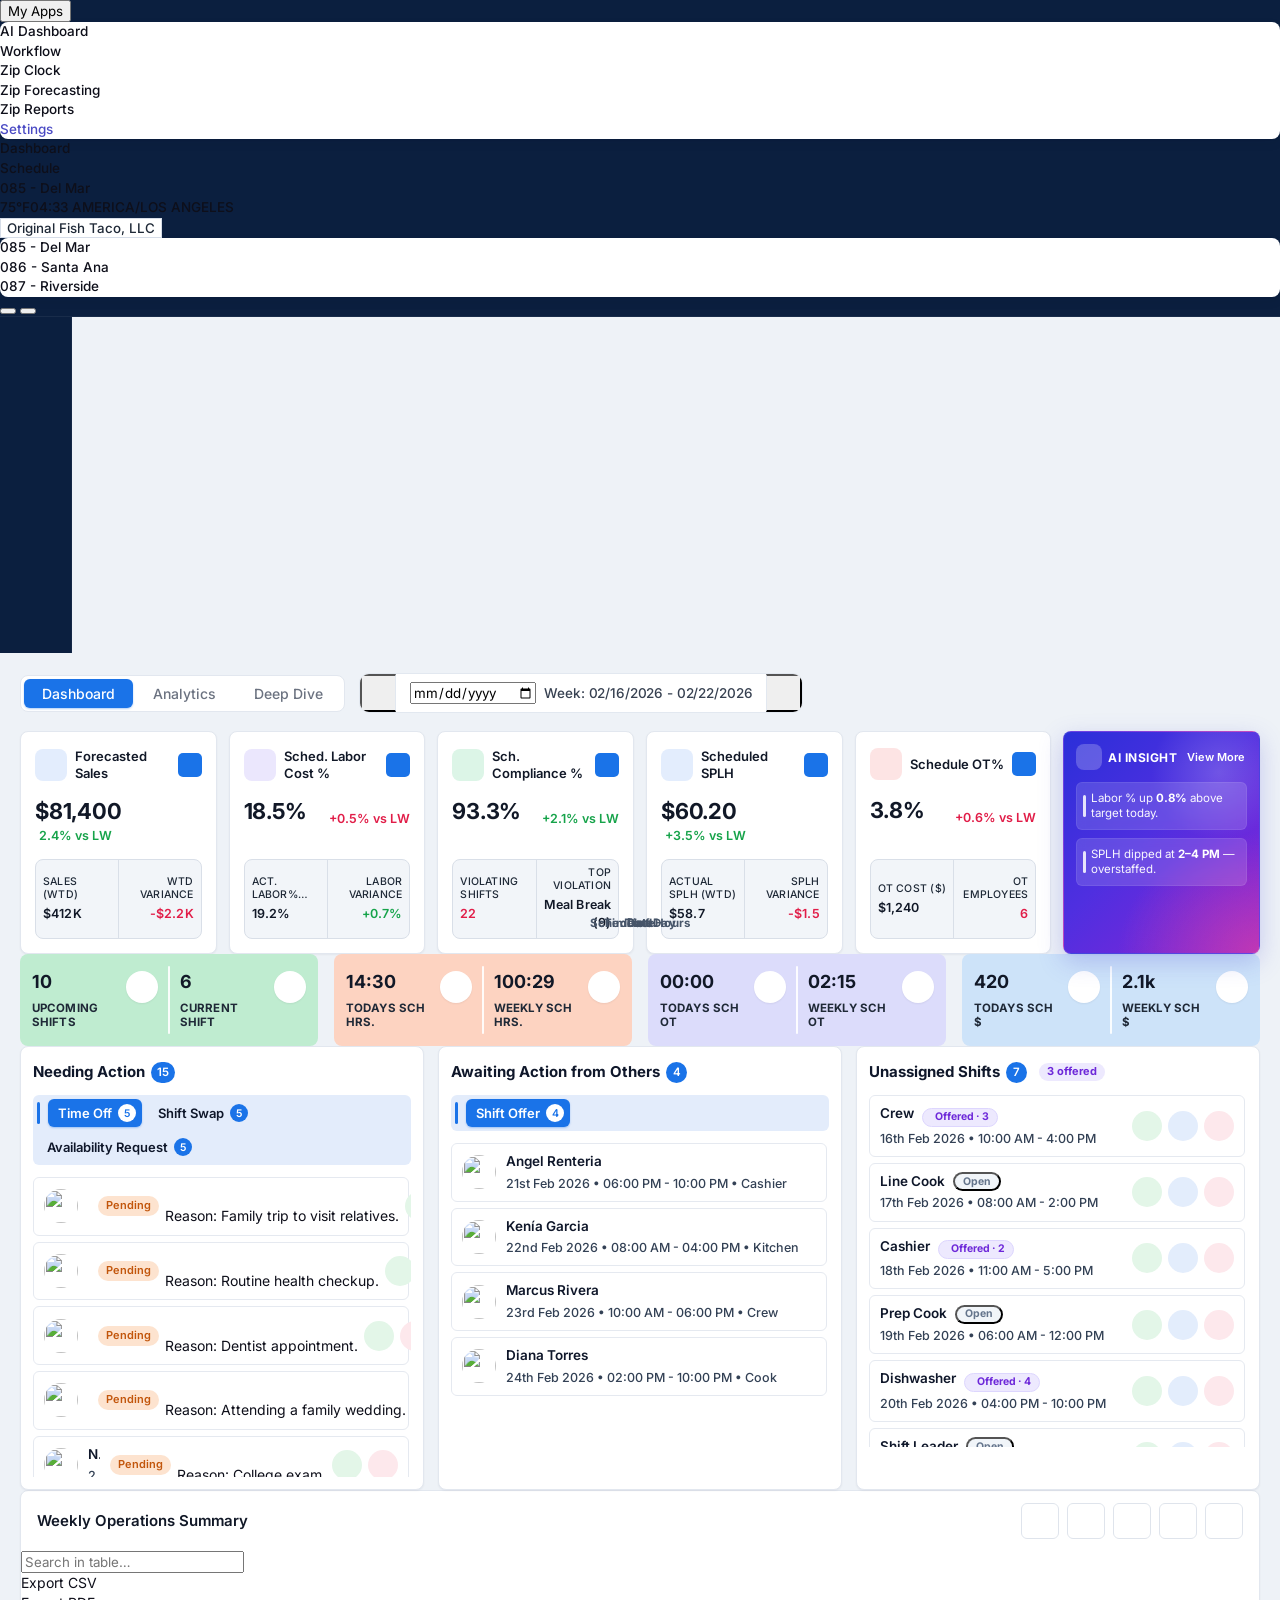
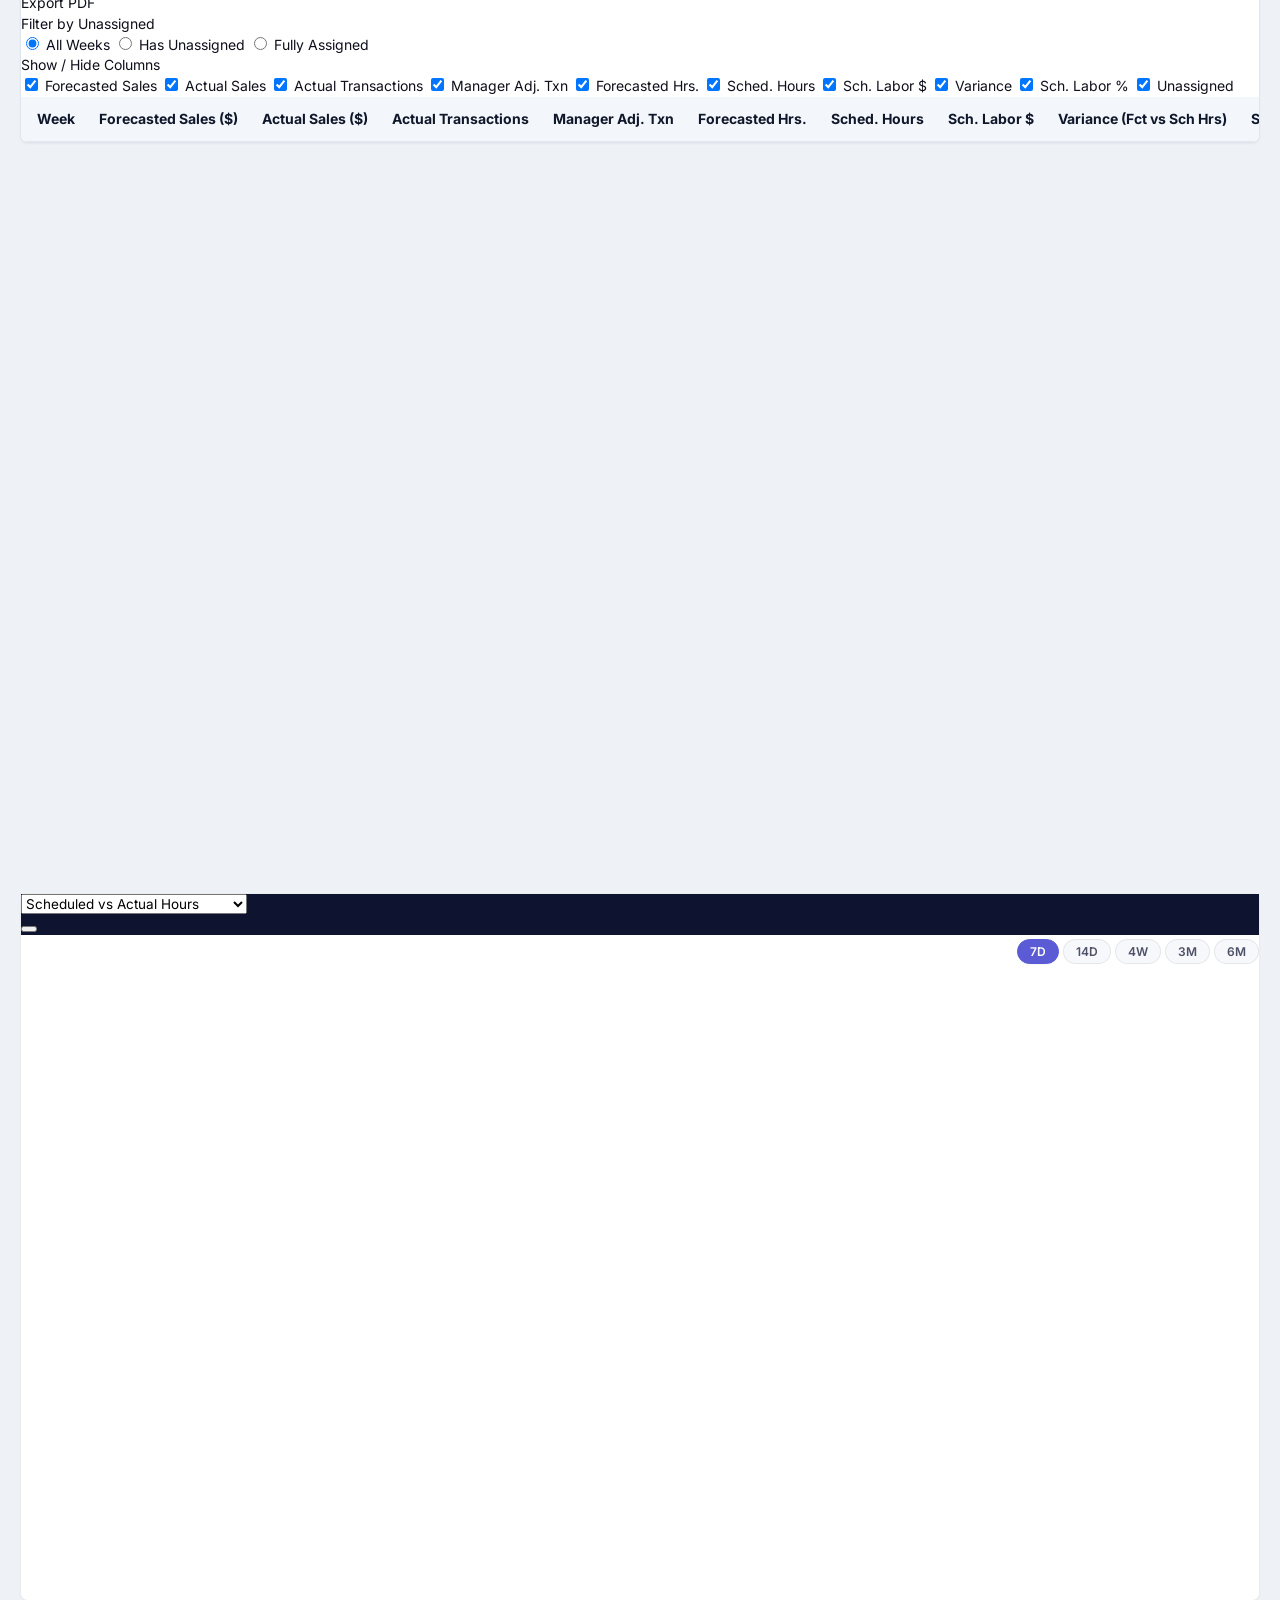
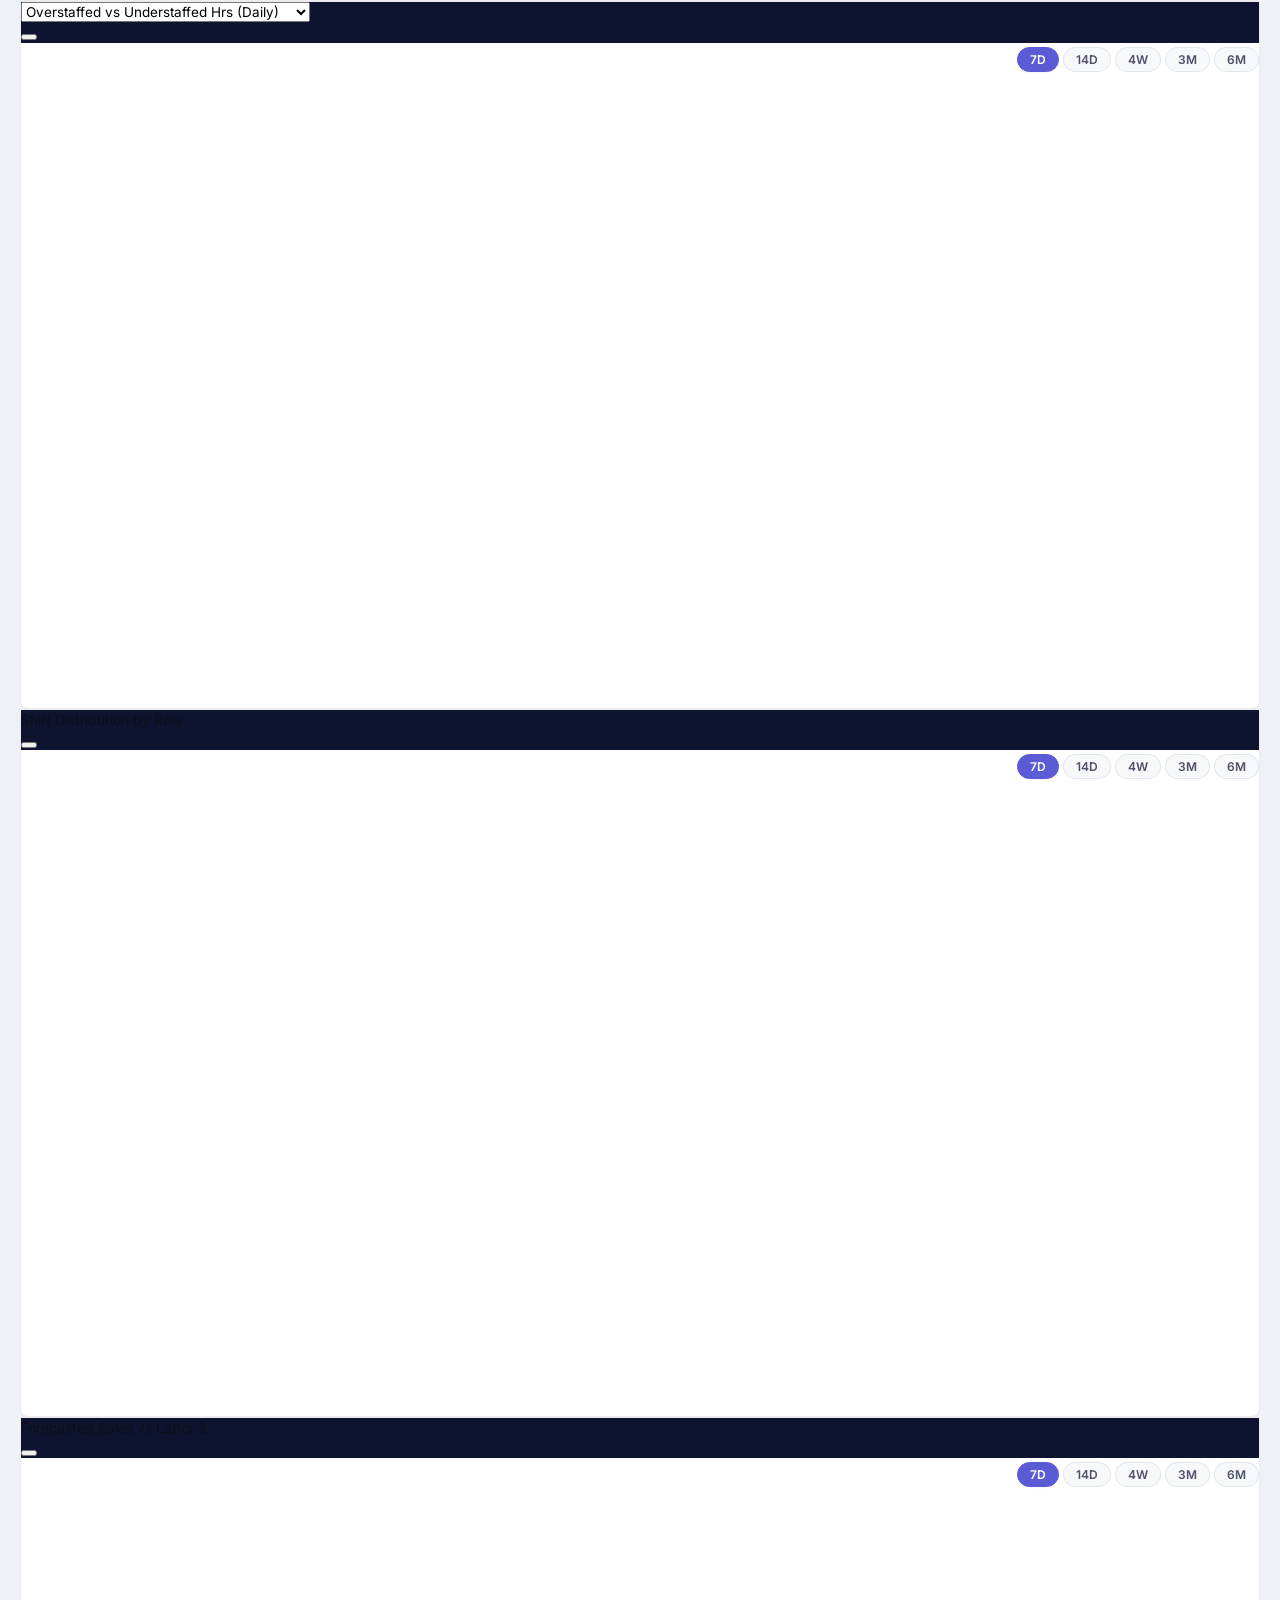
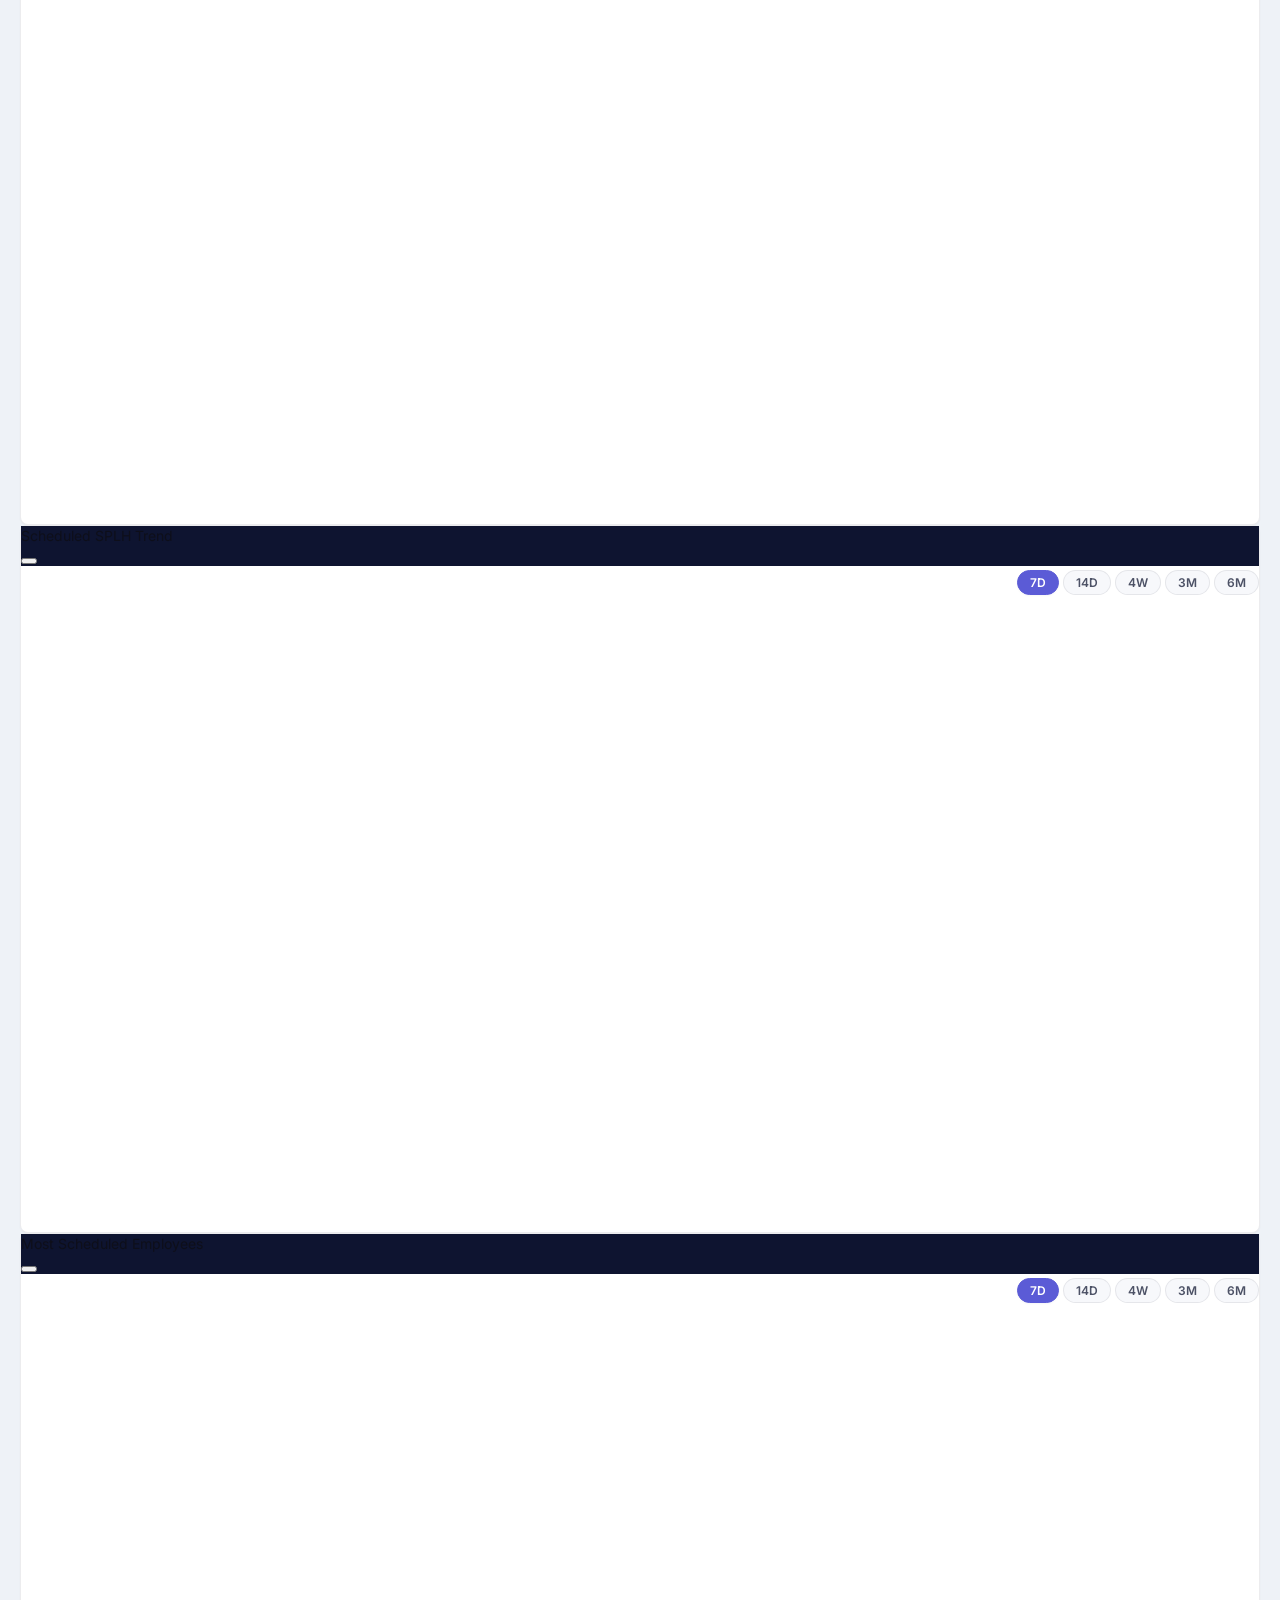
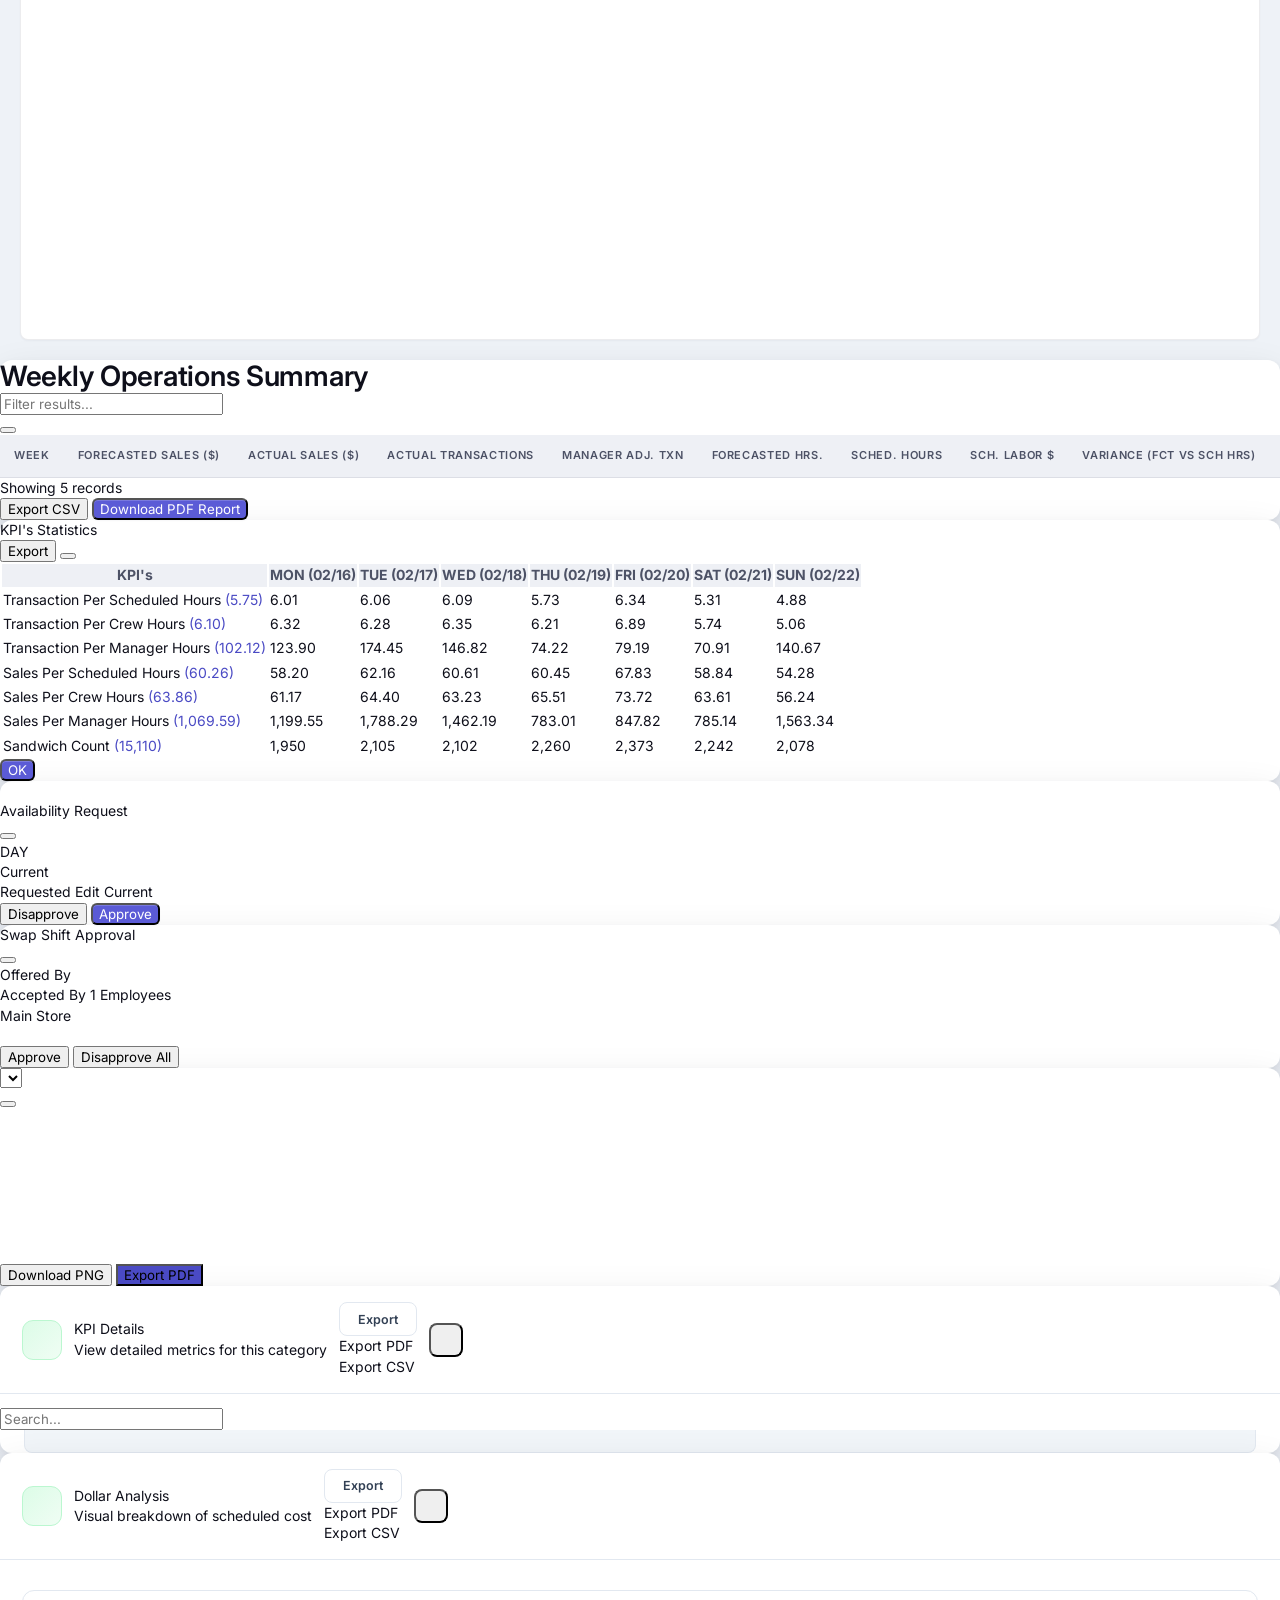
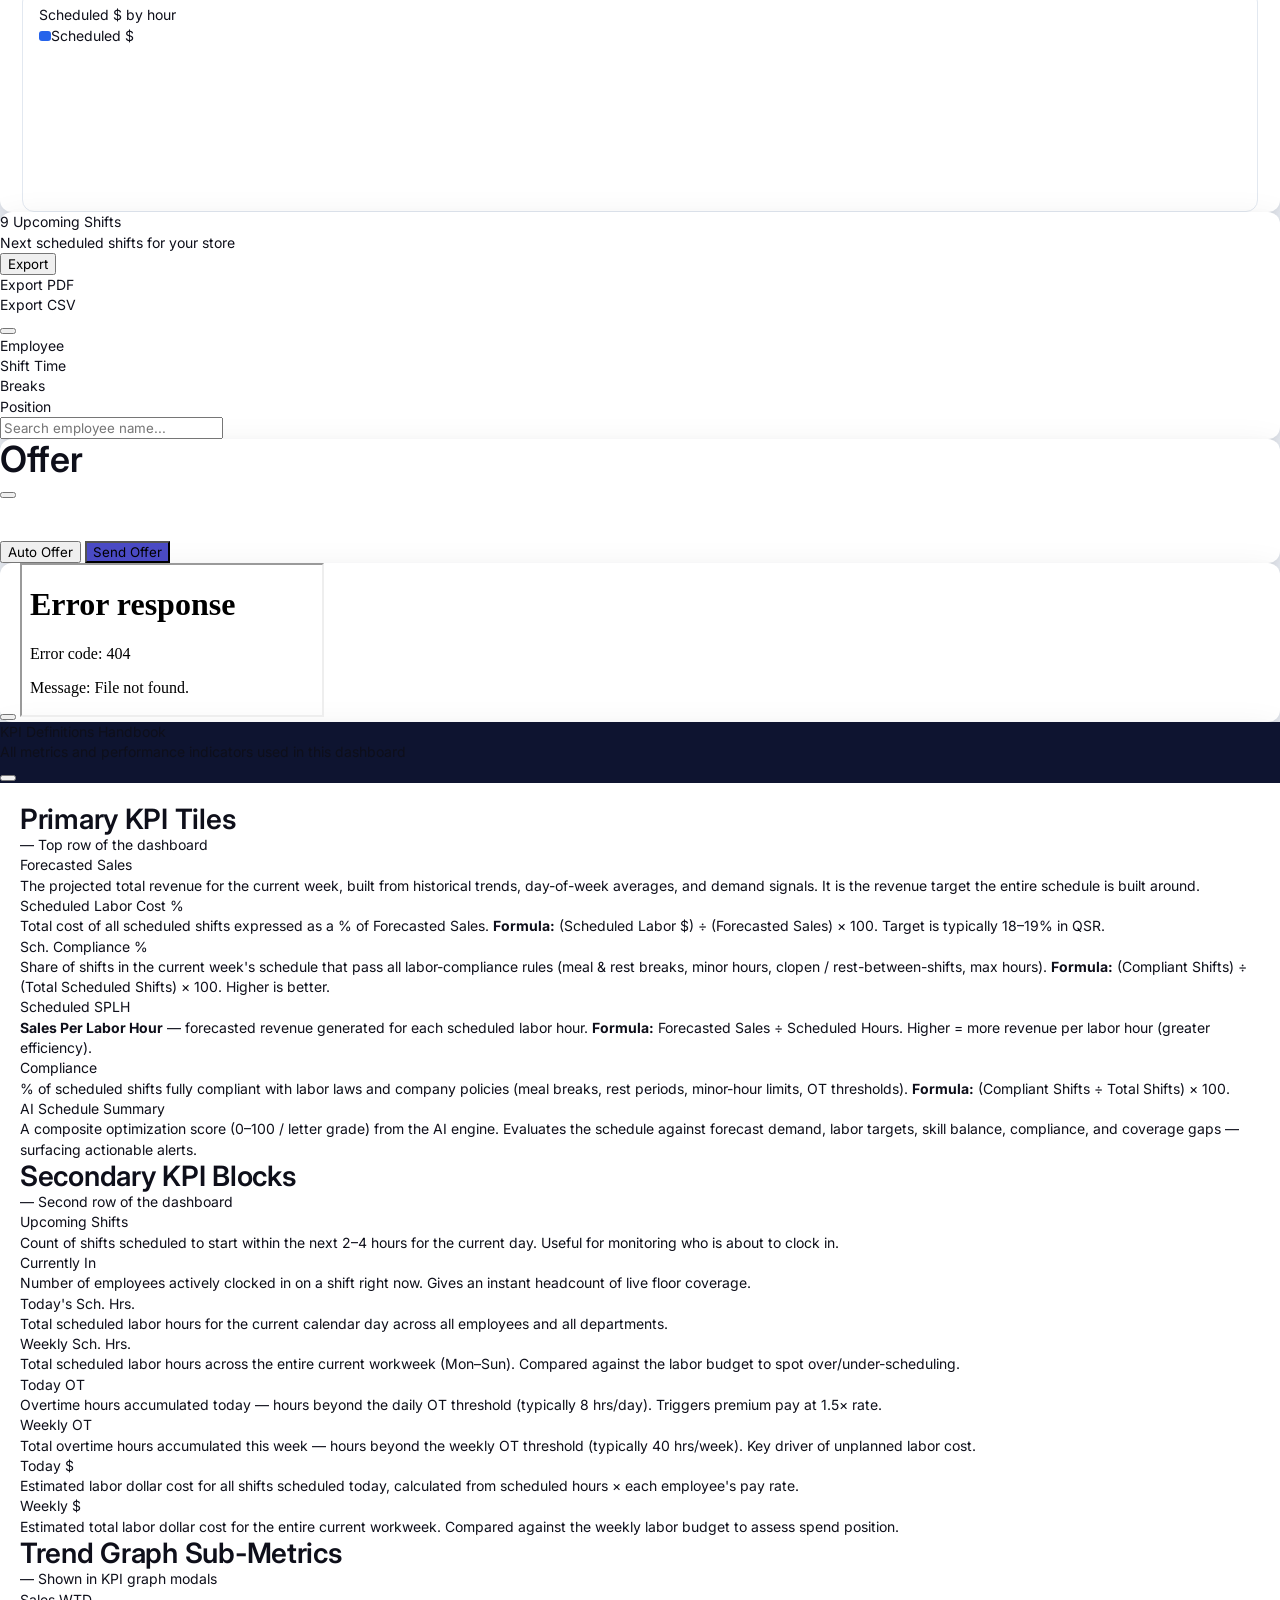
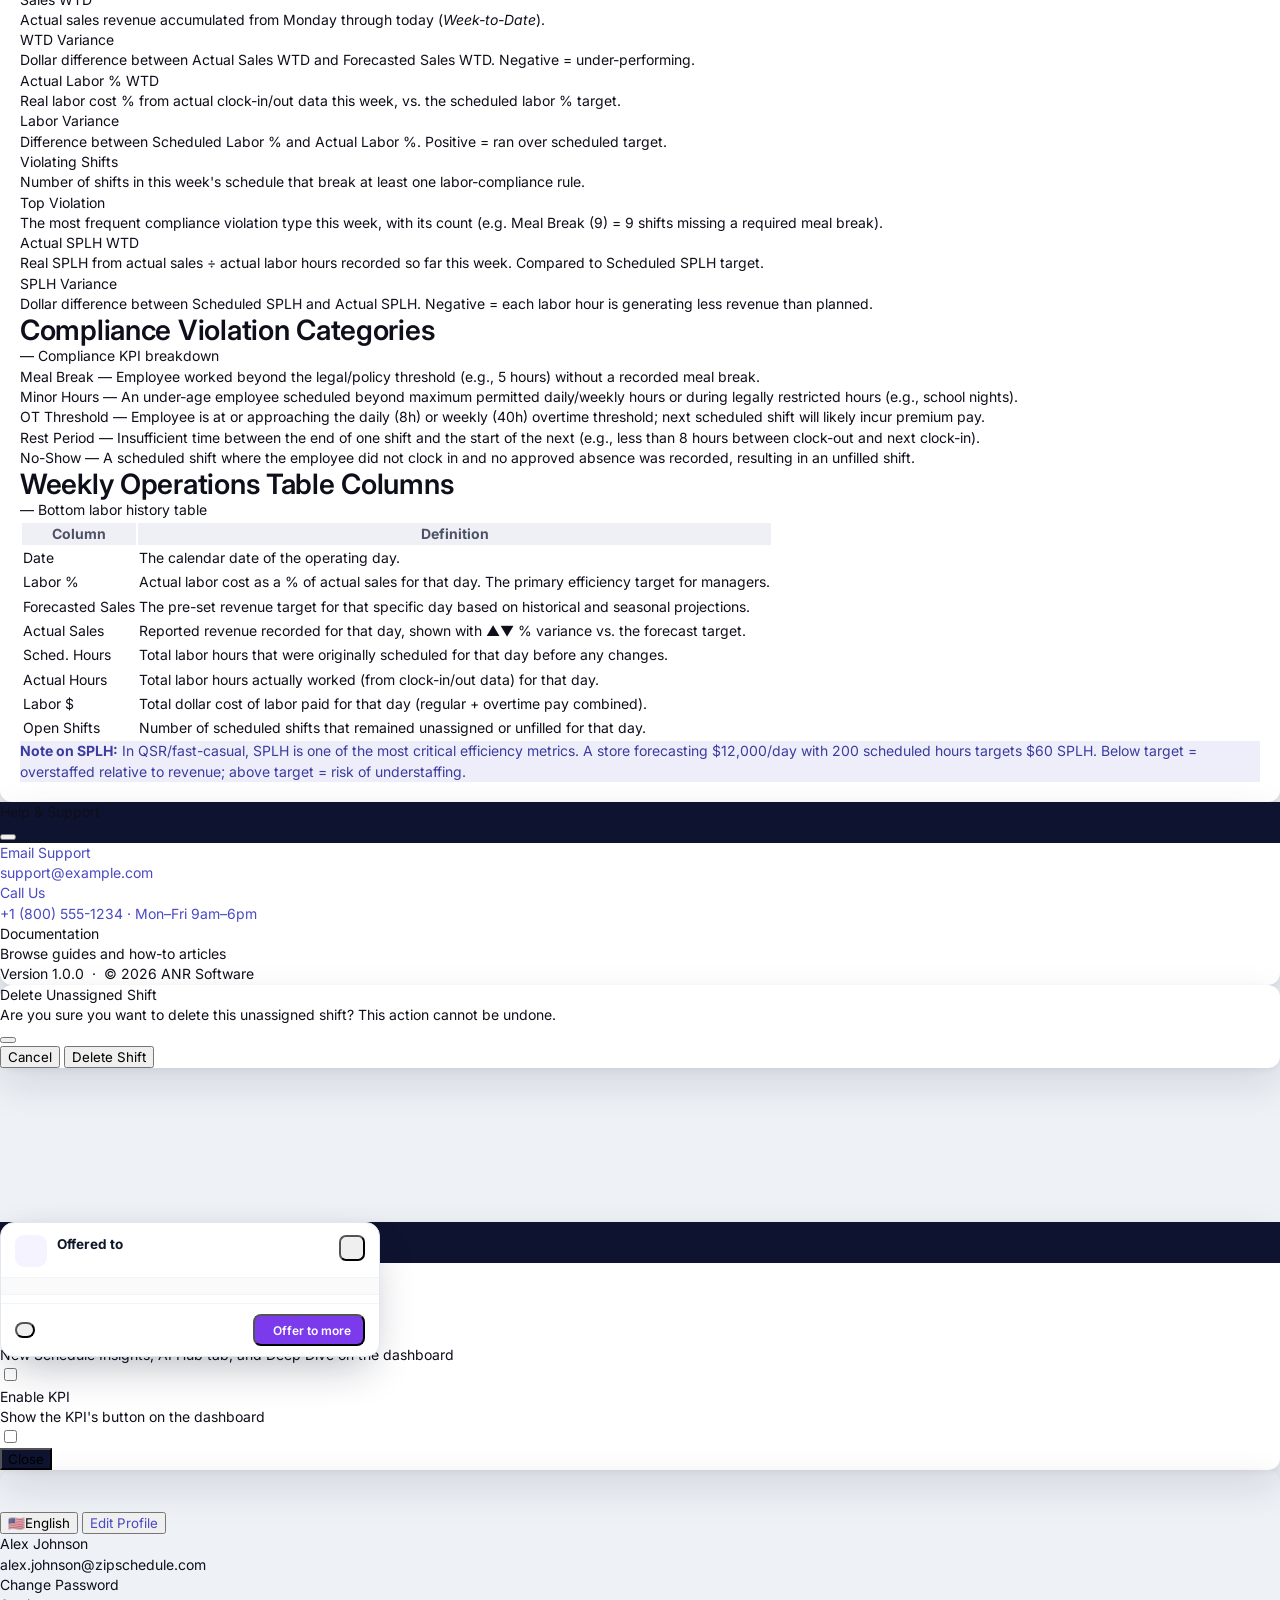
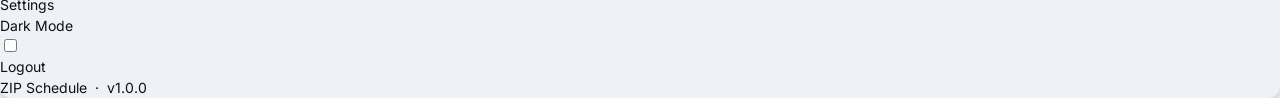
==== commit 93ddb813: "Insight , hub & deepdive changes Co-Authored-By: Claude Opus 5.5 <noreply@anthropic.com>" ====
--- a/index.html
+++ b/index.html
@@ -40,6 +40,10 @@
     try {
       // 'Enable KPI' flag — default OFF (KPI's button shows only when explicitly turned on)
       if (localStorage.getItem('zipKpiEnabled') === '1') document.documentElement.classList.add('kpi-on');
+    } catch(e){}
+    try {
+      // 'Enable Insight V3' flag — default ON: V3 Insights + AI Hub tab, Deep Dive on the dashboard tabs
+      if (localStorage.getItem('zipInsightV3') !== '0') document.documentElement.classList.add('iv3-on');
     } catch(e){}
   })();
 </script>
@@ -427,6 +431,9 @@
 .dm-ins-slate { background: #f8fafc; border-color: #e2e8f0; color: #475569; }
 #dollarModal.flex .dm-card { animation: uaDropIn .18s ease-out; }
 @media (max-width: 760px) { .dm-tiles { grid-template-columns: repeat(2, 1fr); } .dm-insights { grid-template-columns: 1fr; } }
+/* 'Enable Insight V3' flag: Deep Dive tab only when html.iv3-on */
+html:not(.iv3-on) .iv3-flag { display: none !important; }
+.dd-frame { display: block; width: 100%; height: calc(100vh - 150px); min-height: 560px; border: 0; border-radius: 14px; background: transparent; }
 /* 'Enable KPI' flag: KPI's button hidden unless html.kpi-on */
 html:not(.kpi-on) .kpi-flag { display: none !important; }
 /* Week control: < [calendar label] > */
@@ -704,6 +711,7 @@
         <div class="sd-tabs">
             <button id="tab-dashboard" onclick="switchTab('dashboard')" class="view-tab active">Dashboard</button>
             <button id="tab-analytics" onclick="switchTab('analytics')" class="view-tab">Analytics</button>
+            <button id="tab-deepdive" onclick="switchTab('deepdive')" class="view-tab iv3-flag">Deep Dive</button>
         </div>
 
         <!-- WEEK DISPLAY & CALENDAR -->
@@ -873,7 +881,7 @@
             <div class="ai-insight-icon"><i data-lucide="lightbulb" class="w-4 h-4"></i></div>
             <span>AI INSIGHT</span>
         </div>
-        <button class="ai-insight-more" onclick="location.href='schedule-insight/index.html'" aria-label="Open Schedule AI Insight">View More</button>
+        <button class="ai-insight-more" onclick="openScheduleInsight()" aria-label="Open Schedule AI Insight">View More</button>
     </div>
     <div class="ai-insight-list">
         <div class="ai-insight-item">Labor % up <strong>0.8%</strong> above target today.</div>
@@ -1459,6 +1467,9 @@
             <button id="tab-analytics" onclick="switchTab('analytics')" class="view-tab">
                 <i data-lucide="bar-chart-2" class="w-3.5 h-3.5"></i>Analytics
             </button>
+            <button id="tab-deepdive" onclick="switchTab('deepdive')" class="view-tab iv3-flag">
+                <i data-lucide="table-2" class="w-3.5 h-3.5"></i>Deep Dive
+            </button>
         </div>
 
         <!-- WEEK DISPLAY & CALENDAR -->
@@ -1653,7 +1664,7 @@
             <div class="ai-insight-icon"><i data-lucide="lightbulb" class="w-4 h-4"></i></div>
             <span>AI INSIGHT</span>
         </div>
-        <button class="ai-insight-more" onclick="location.href='schedule-insight/index.html'" aria-label="Open Schedule AI Insight">View More</button>
+        <button class="ai-insight-more" onclick="openScheduleInsight()" aria-label="Open Schedule AI Insight">View More</button>
     </div>
     <div class="ai-insight-list">
         <div class="ai-insight-item">Labor % up <strong>0.8%</strong> above target today.</div>
@@ -2236,9 +2247,18 @@
         document.getElementById('tab-dashboard').classList.remove('active');
         document.getElementById('tab-analytics').classList.add('active');
     }
+    const dd = document.getElementById('deepdiveTab');
+    if (dd && !dd.classList.contains('hidden')) {
+        document.getElementById('dashboardTab').classList.add('hidden');
+        document.getElementById('tab-dashboard').classList.remove('active');
+        document.getElementById('tab-deepdive')?.classList.add('active');
+    }
 }
 renderDashboardUI();
 </script>
+
+<!-- DEEP DIVE (Enable Insight V3): the Schedule Insight V3 Deep Dive, embedded -->
+<div id="deepdiveTab" class="hidden"><iframe id="deepdiveFrame" title="Schedule Deep Dive" data-src="schedule-insight-v3/index.html?embed=deepdive" class="dd-frame"></iframe></div>
 
 <div id="analyticsTab" class="hidden space-y-6">
 
@@ -4177,21 +4197,19 @@
 }
 
 function switchTab(tab) {
+    if (tab === 'deepdive' && !document.documentElement.classList.contains('iv3-on')) tab = 'dashboard';
     const dashTab = document.getElementById('dashboardTab');
     const analyticsTab = document.getElementById('analyticsTab');
-    const btnDash = document.getElementById('tab-dashboard');
-    const btnAnalytics = document.getElementById('tab-analytics');
-
-    if (tab === 'dashboard') {
-        dashTab.classList.remove('hidden');
-        analyticsTab.classList.add('hidden');
-        btnDash.classList.add('active');
-        btnAnalytics.classList.remove('active');
-    } else {
-        analyticsTab.classList.remove('hidden');
-        dashTab.classList.add('hidden');
-        btnAnalytics.classList.add('active');
-        btnDash.classList.remove('active');
+    const ddTab = document.getElementById('deepdiveTab');
+    dashTab.classList.toggle('hidden', tab !== 'dashboard');
+    analyticsTab.classList.toggle('hidden', tab !== 'analytics');
+    ddTab.classList.toggle('hidden', tab !== 'deepdive');
+    ['dashboard', 'analytics', 'deepdive'].forEach(t => document.getElementById('tab-' + t)?.classList.toggle('active', t === tab));
+    if (tab === 'deepdive') {
+        const f = document.getElementById('deepdiveFrame');
+        if (!f.getAttribute('src')) f.setAttribute('src', f.dataset.src);   // load on first open
+    }
+    if (tab === 'analytics') {
         // Re-render charts since they may have been hidden during init
         requestAnimationFrame(() => {
             activeChartInstances.forEach(c => { if (c) c.resize(); });
@@ -4202,6 +4220,10 @@
         });
     }
     lucide.createIcons();
+}
+// AI Insight "View More": V3 (Insights + AI Hub) when 'Enable Insight V3' is on, the original screen otherwise
+function openScheduleInsight() {
+    location.href = document.documentElement.classList.contains('iv3-on') ? 'schedule-insight-v3/index.html' : 'schedule-insight/index.html';
 }
 </script>
 <!-- KPI HANDBOOK MODAL (wrench) -->
@@ -4705,6 +4727,21 @@
           <span class="block w-9 h-5 bg-slate-200 rounded-full peer-checked:bg-blue-600 after:content-[''] after:absolute after:top-[2px] after:start-[2px] after:bg-white after:rounded-full after:h-4 after:w-4 after:transition-all peer-checked:after:translate-x-full"></span>
         </span>
       </label>
+      <label for="insightV3Toggle" class="mt-3 flex items-center justify-between gap-4 p-4 rounded-xl border border-slate-200 hover:bg-slate-50 transition cursor-pointer">
+        <div class="flex items-center gap-4">
+          <div class="bg-violet-100 text-violet-600 p-3 rounded-full">
+            <i data-lucide="sparkles" class="w-5 h-5"></i>
+          </div>
+          <div>
+            <div class="font-semibold text-slate-800 text-[14px]">Enable Insight V3</div>
+            <div class="text-slate-500 text-[12.5px]">New Schedule Insights, AI Hub tab, and Deep Dive on the dashboard</div>
+          </div>
+        </div>
+        <span class="relative inline-flex items-center shrink-0">
+          <input type="checkbox" id="insightV3Toggle" onchange="setInsightV3(this.checked)" class="sr-only peer">
+          <span class="block w-9 h-5 bg-slate-200 rounded-full peer-checked:bg-blue-600 after:content-[''] after:absolute after:top-[2px] after:start-[2px] after:bg-white after:rounded-full after:h-4 after:w-4 after:transition-all peer-checked:after:translate-x-full"></span>
+        </span>
+      </label>
       <label for="kpiToggle" class="mt-3 flex items-center justify-between gap-4 p-4 rounded-xl border border-slate-200 hover:bg-slate-50 transition cursor-pointer">
         <div class="flex items-center gap-4">
           <div class="bg-indigo-100 text-indigo-600 p-3 rounded-full">
@@ -5105,9 +5142,16 @@
     document.getElementById('profilePopup').classList.add('hidden');
     document.getElementById('newUiToggle').checked = document.documentElement.classList.contains('new-ui');
     document.getElementById('kpiToggle').checked = document.documentElement.classList.contains('kpi-on');
+    document.getElementById('insightV3Toggle').checked = document.documentElement.classList.contains('iv3-on');
     const m = document.getElementById('uiSettingsModal');
     m.classList.remove('hidden'); m.classList.add('flex');
     lucide.createIcons();
+}
+/* 'Enable Insight V3' flag (default ON): V3 Insights + AI Hub tab inside View More, Deep Dive tab on the dashboard */
+function setInsightV3(enabled) {
+    document.documentElement.classList.toggle('iv3-on', enabled);
+    try { localStorage.setItem('zipInsightV3', enabled ? '1' : '0'); } catch (err) {}
+    if (!enabled && document.getElementById('tab-deepdive')?.classList.contains('active')) switchTab('dashboard');
 }
 /* 'Enable KPI' flag (default OFF): shows the KPI's button on the dashboard */
 function setKpiEnabled(enabled) {
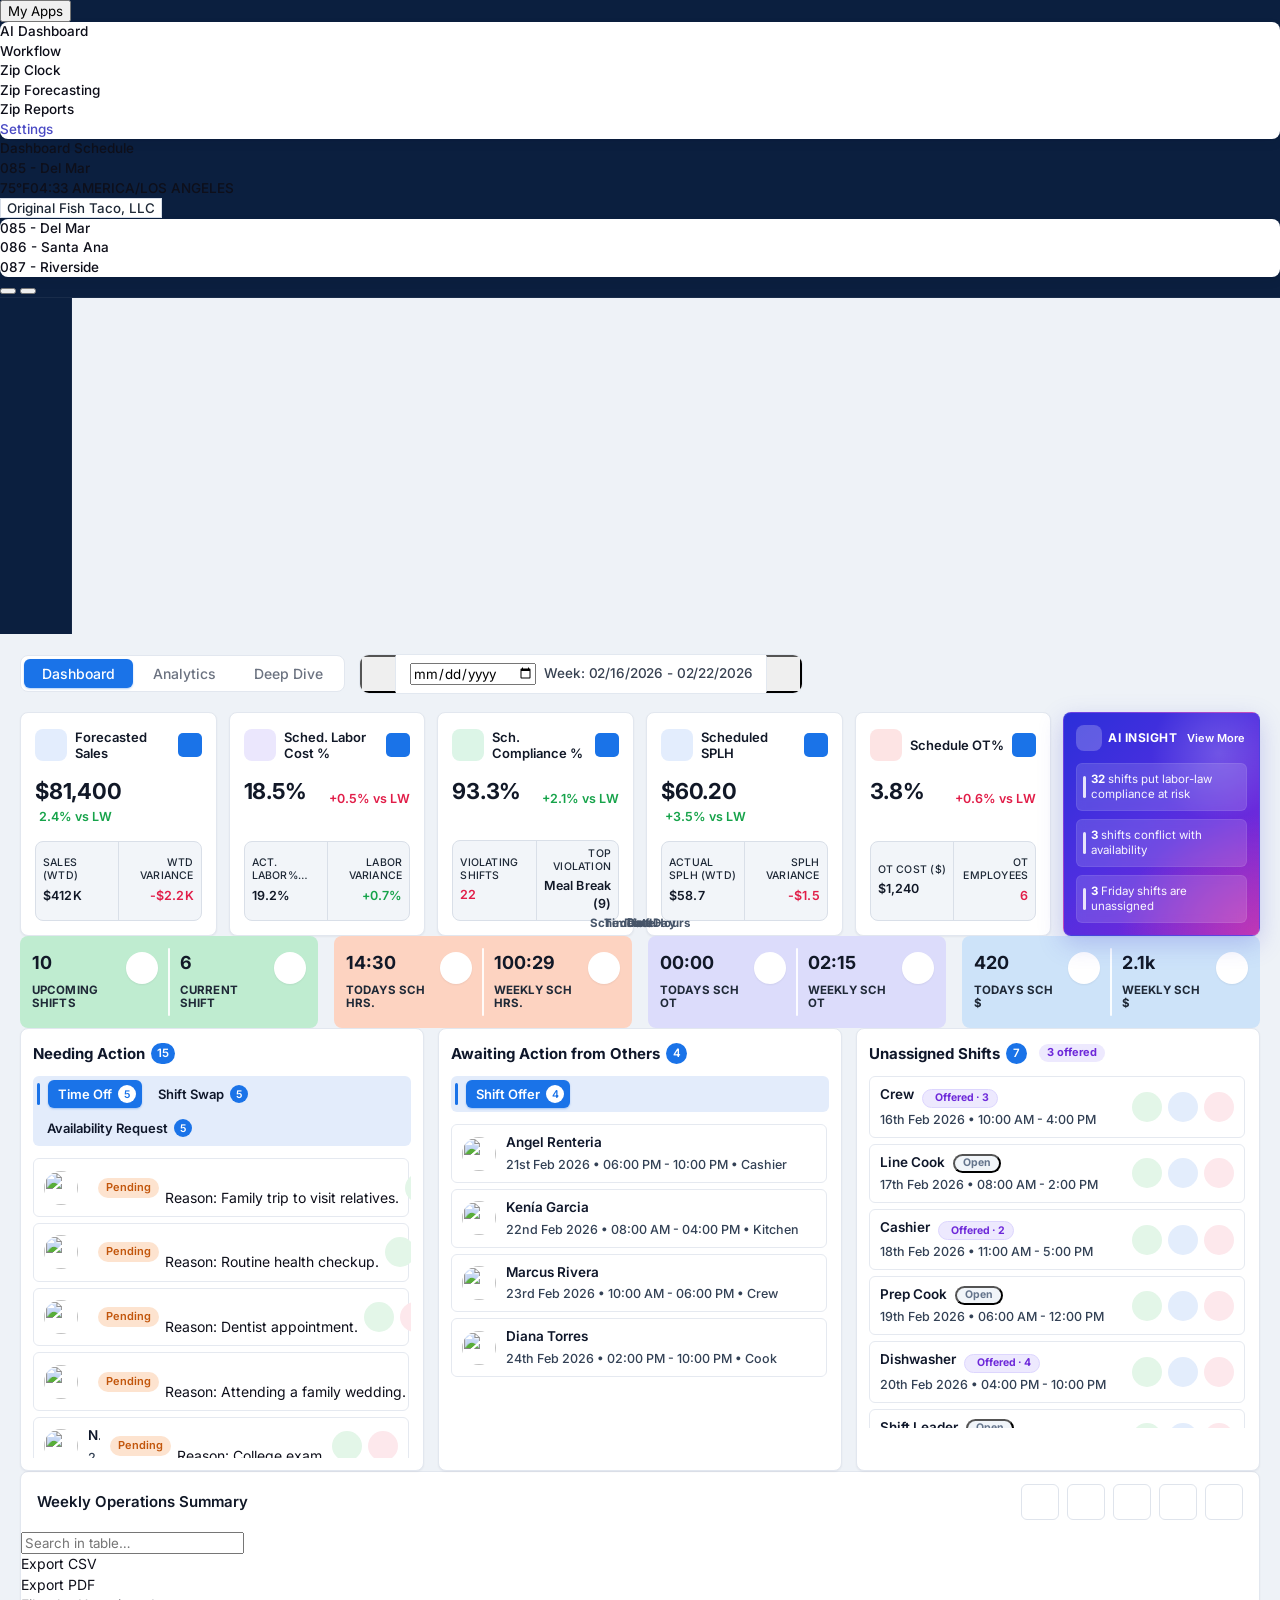
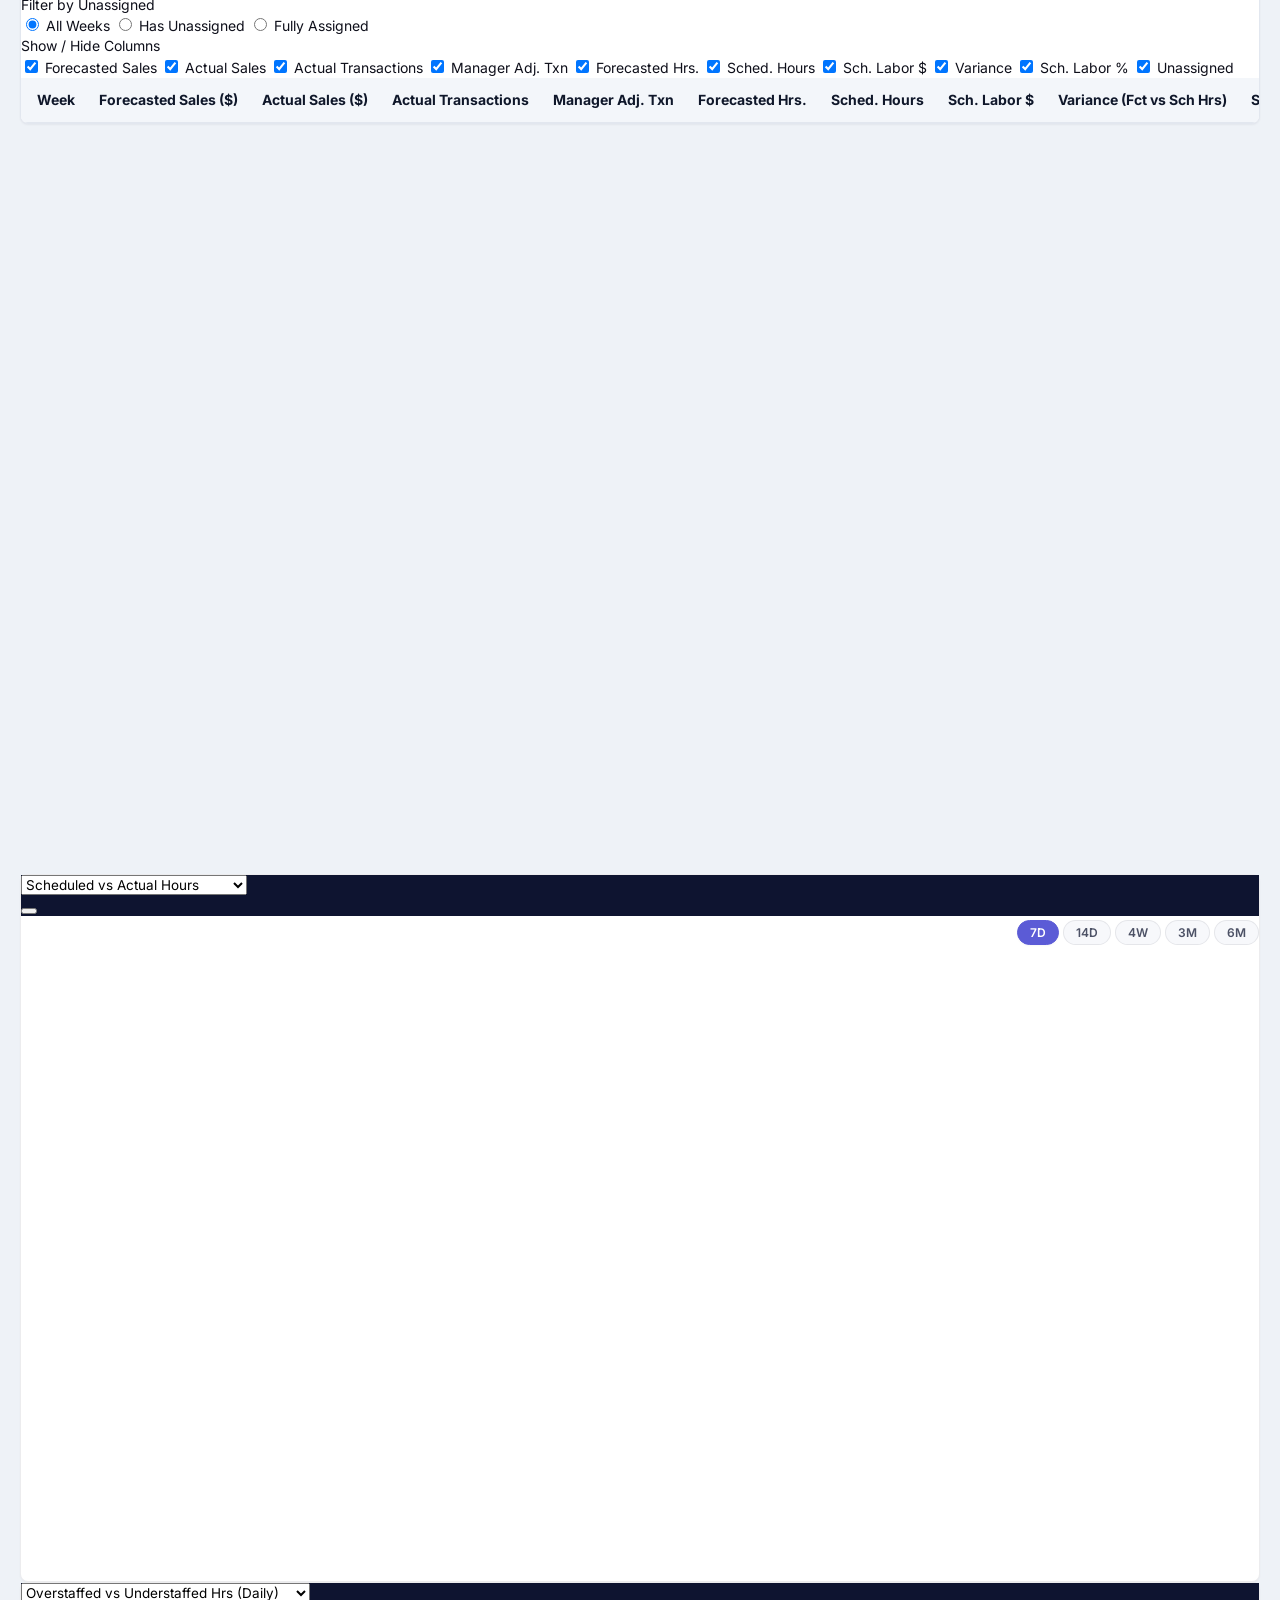
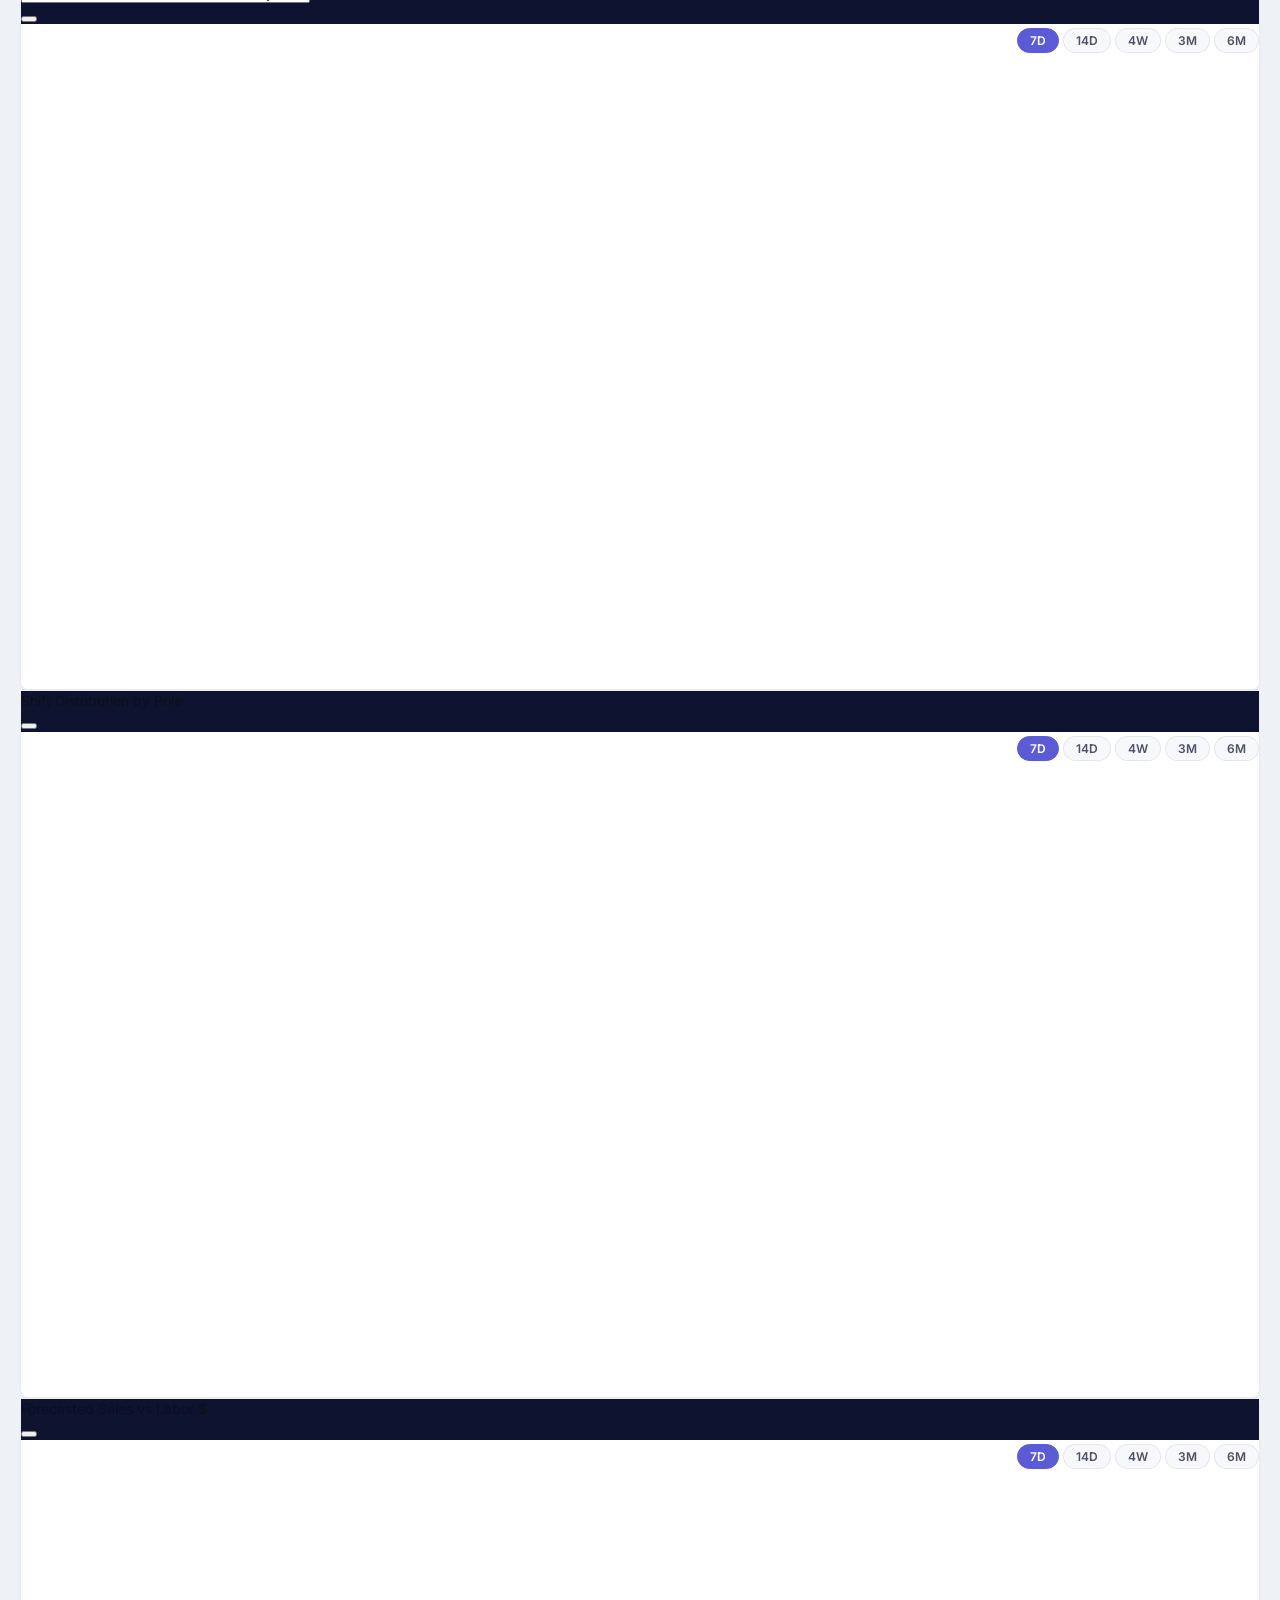
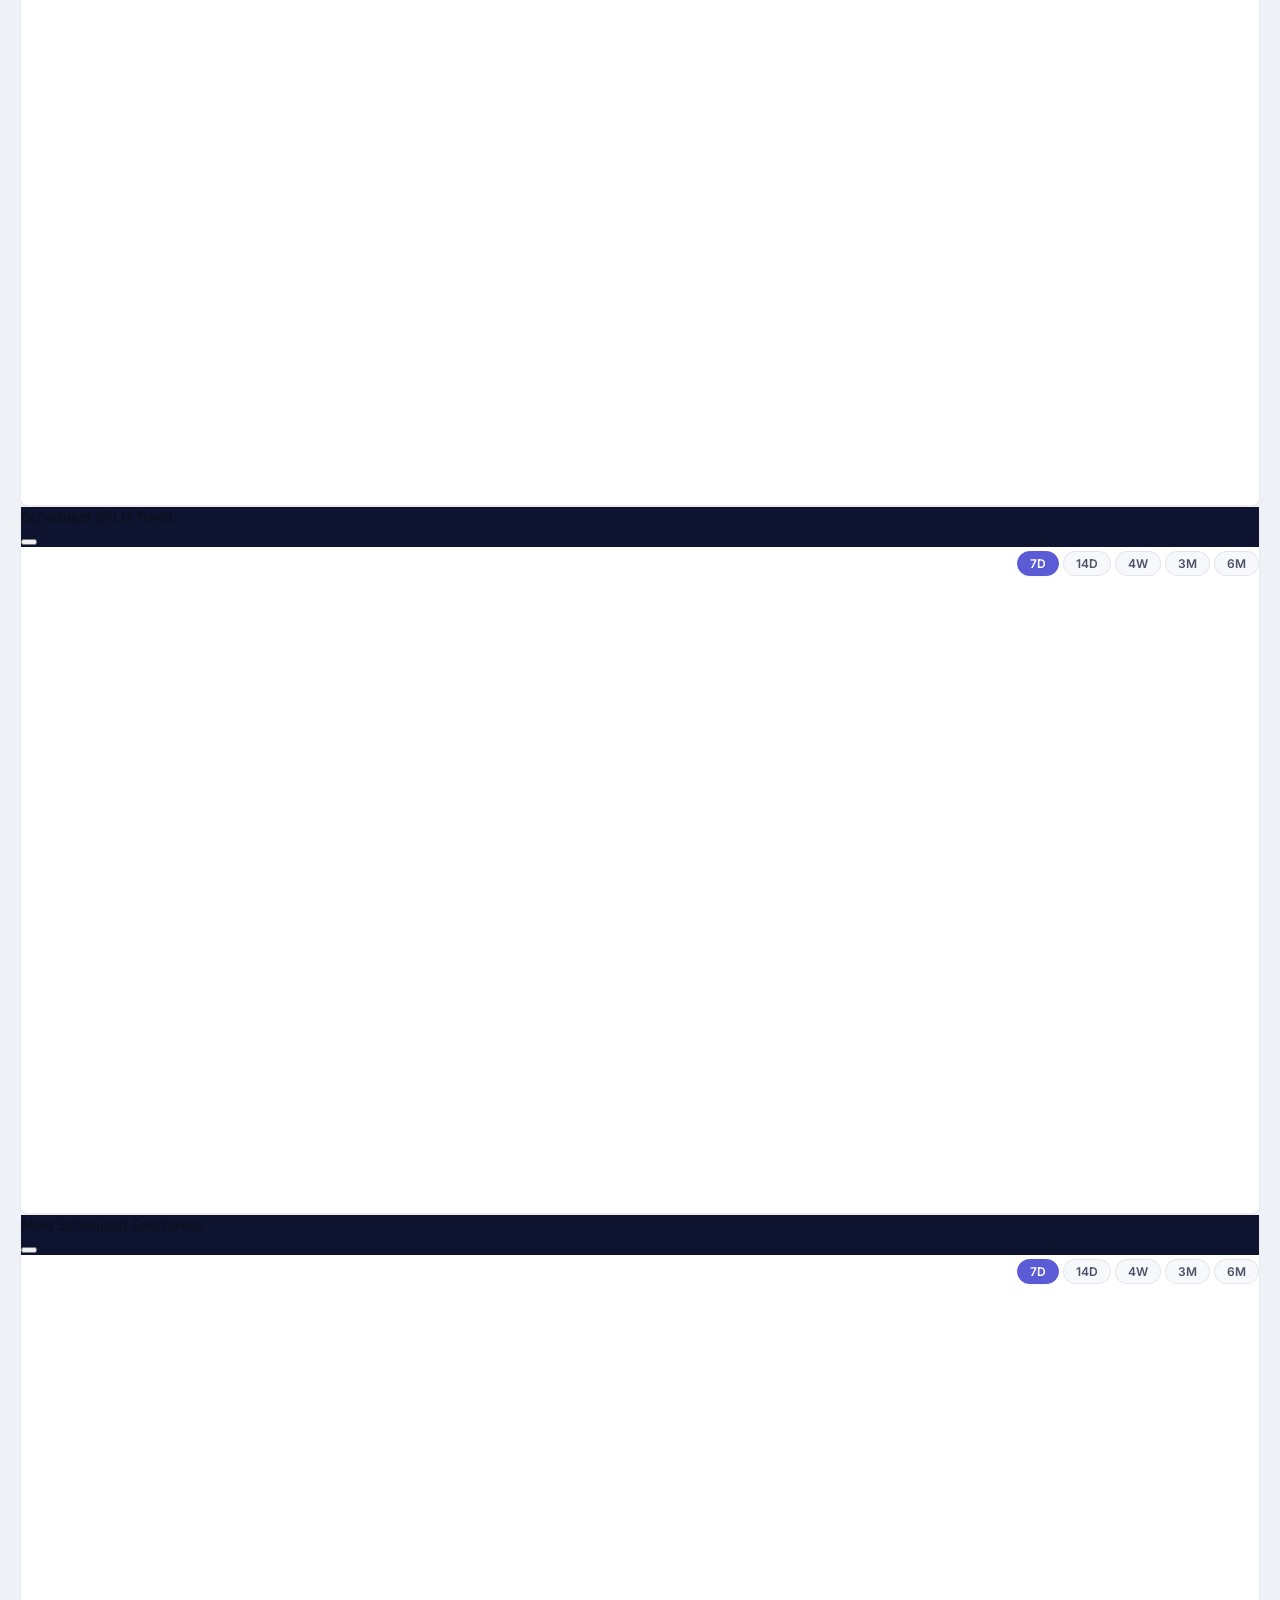
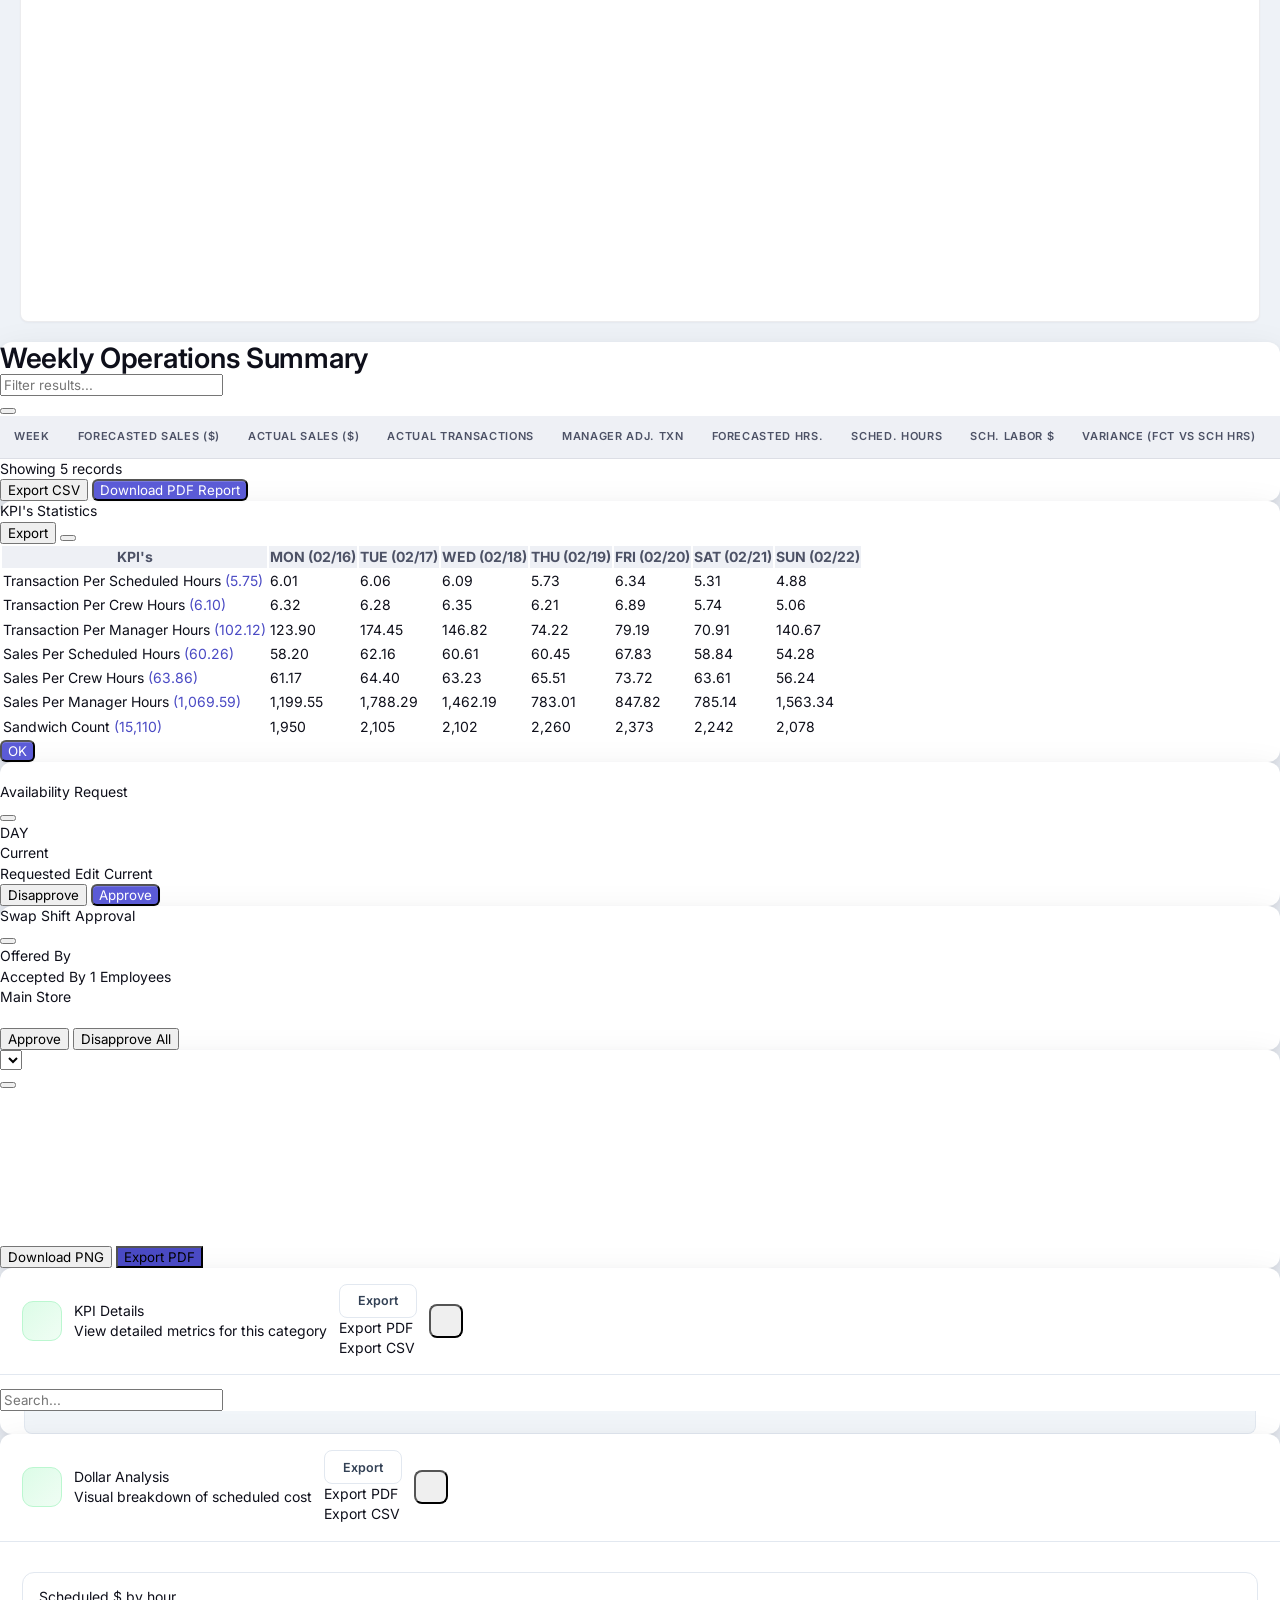
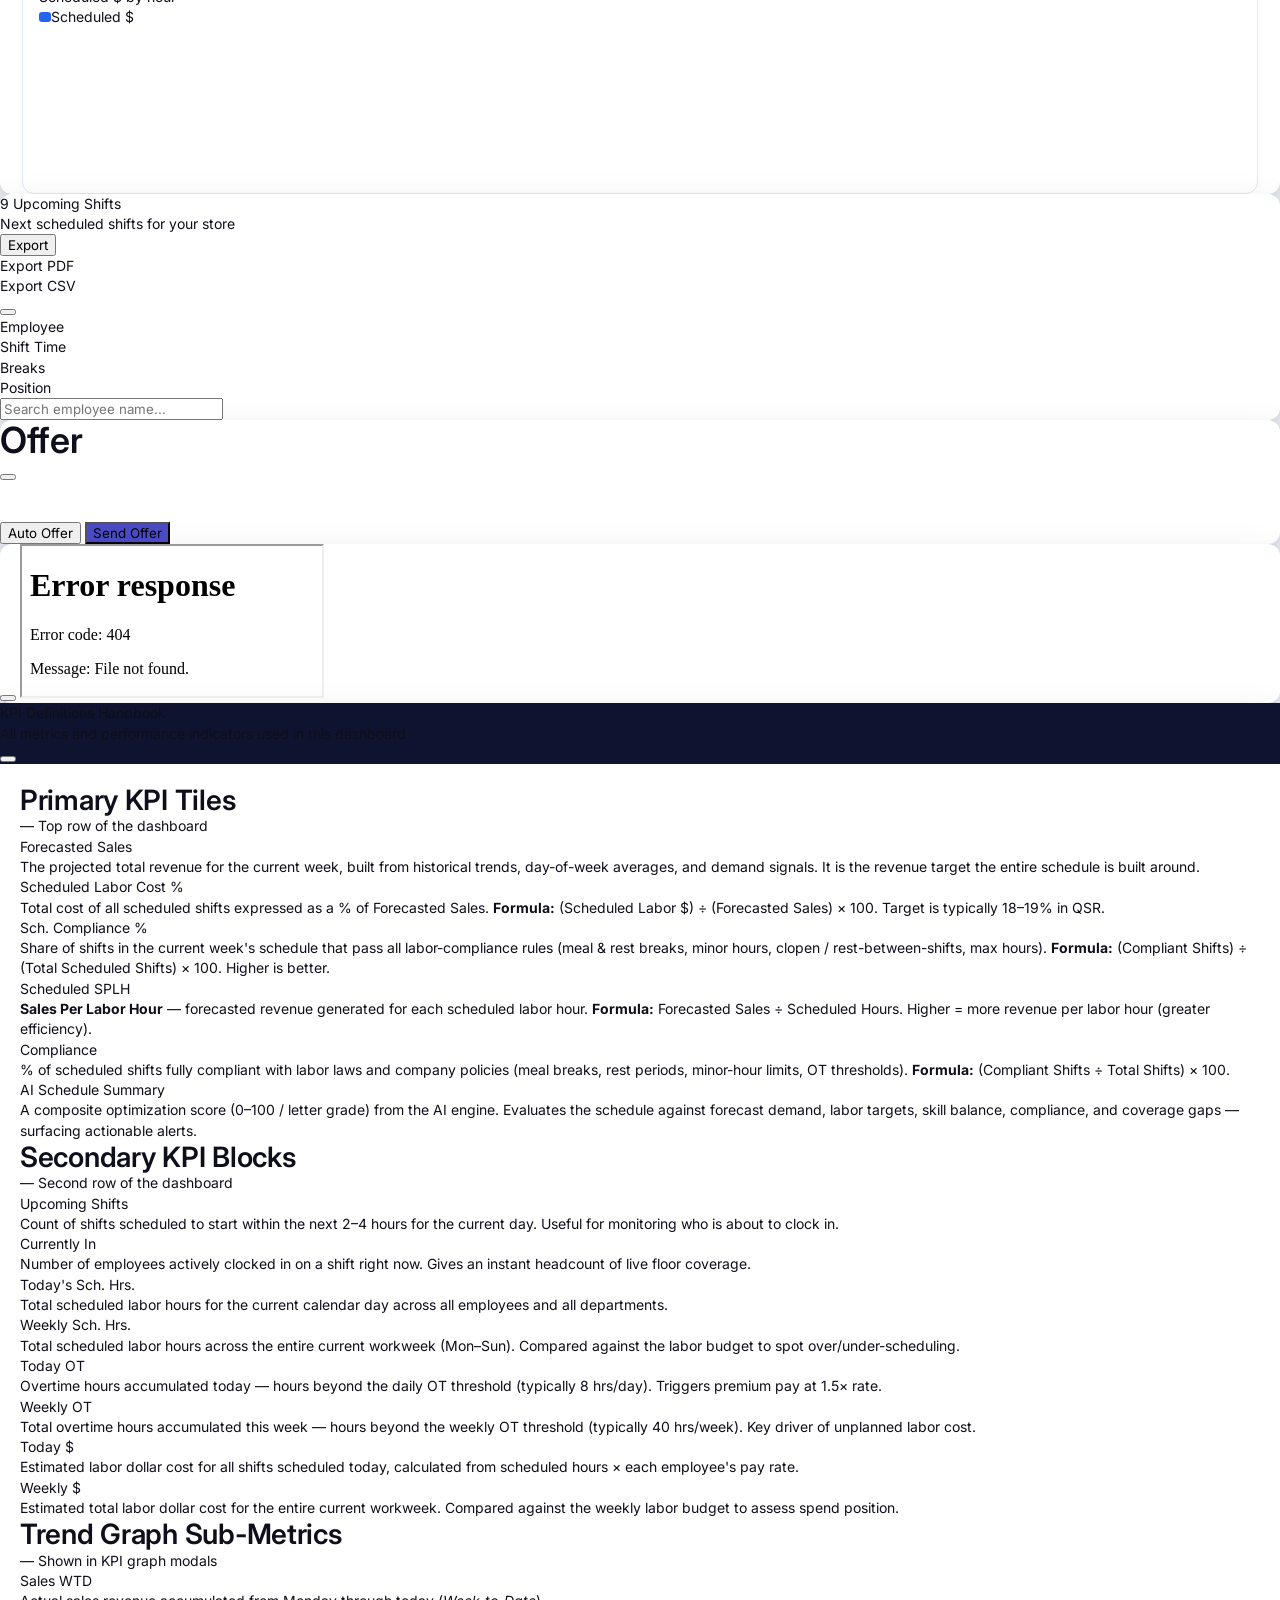
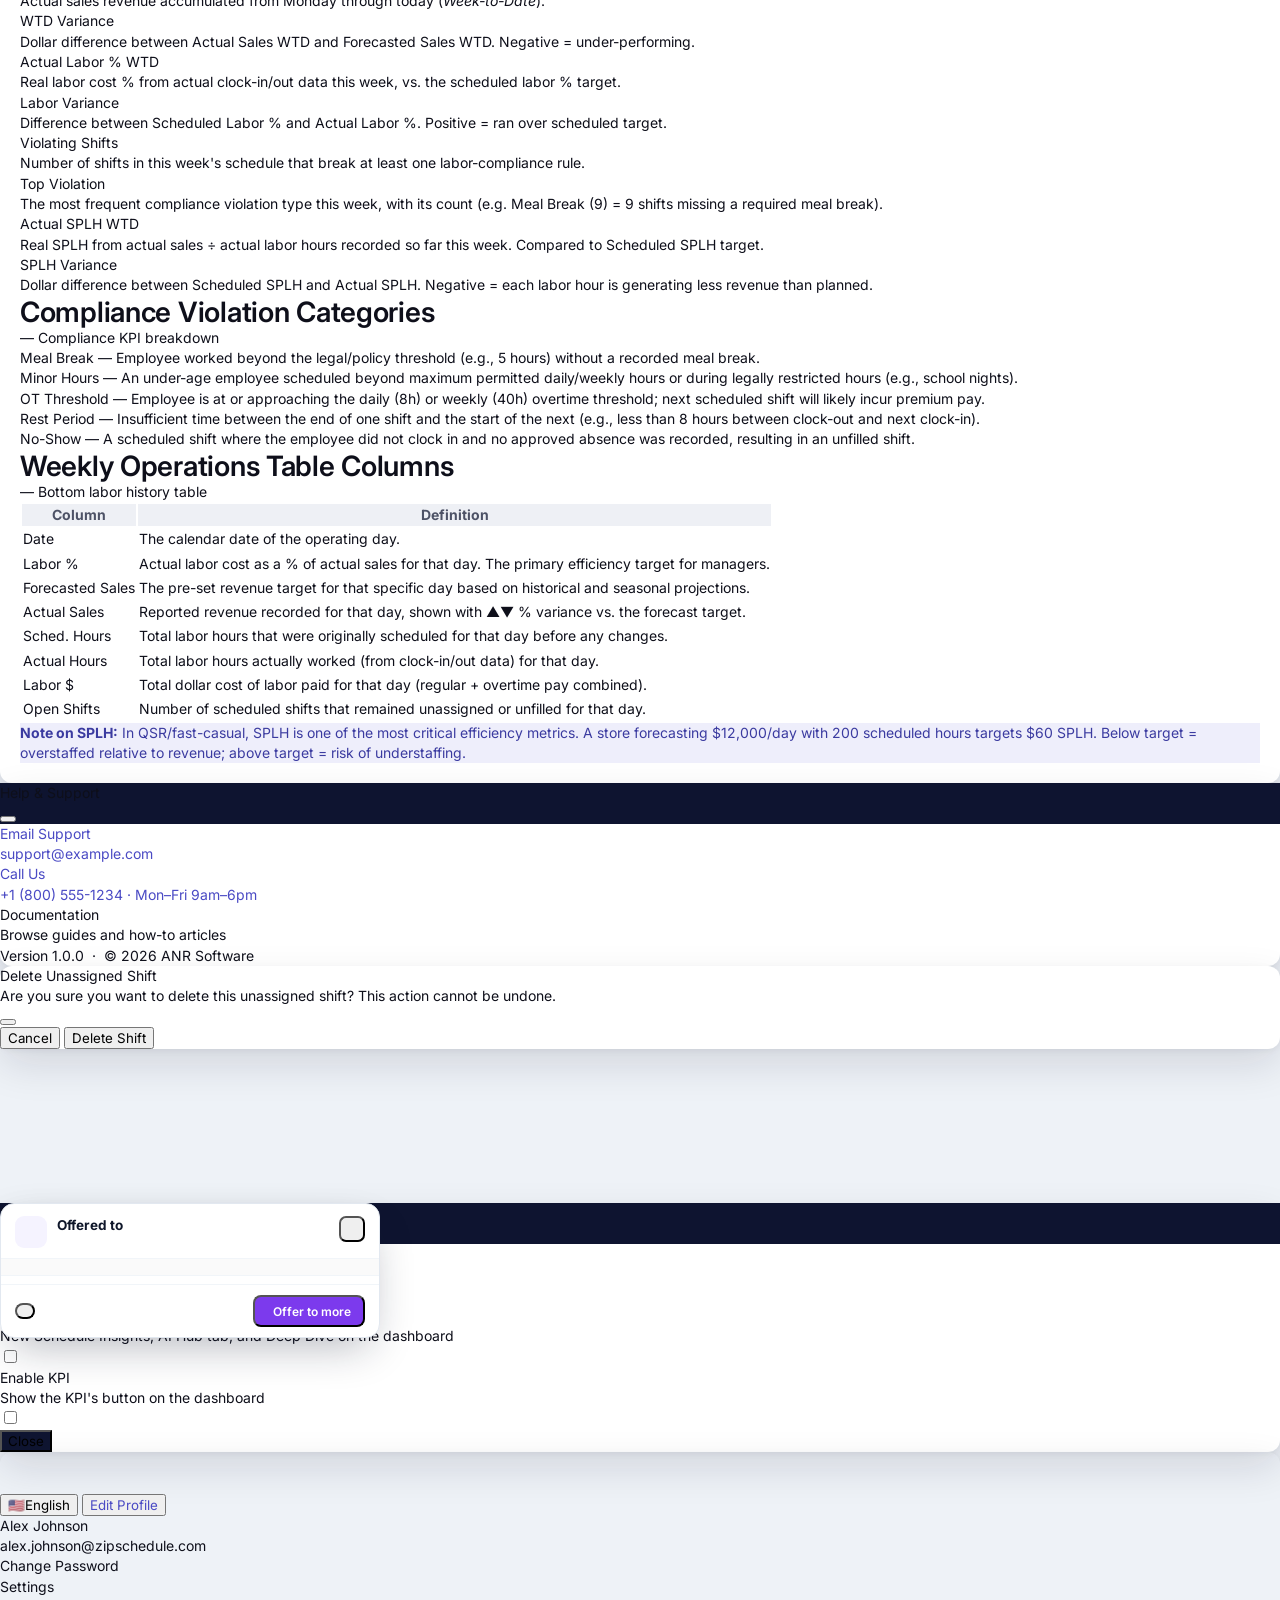
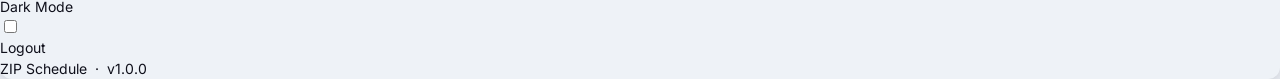
==== commit 7467201b: "gurminder' feedback and UI cleaning Co-Authored-By: Claude Opus 5.5 <noreply@anthropic.com>" ====
--- a/index.html
+++ b/index.html
@@ -563,15 +563,15 @@
             </div>
         </div>
 
-        <div class="flex items-center gap-2">
+        <a href="index.html" class="flex items-center gap-2 cursor-pointer" style="color:inherit;text-decoration:none">
             <i data-lucide="home"></i>
             <span>Dashboard</span>
-        </div>
-
-        <div class="flex items-center gap-2">
+        </a>
+
+        <a href="Schedule Pad.html" class="flex items-center gap-2 cursor-pointer" style="color:inherit;text-decoration:none">
             <i data-lucide="calendar-days"></i>
             <span>Schedule</span>
-        </div>
+        </a>
 
         <div class="flex items-center gap-2">
             <i data-lucide="map-pin"></i>
@@ -884,8 +884,10 @@
         <button class="ai-insight-more" onclick="openScheduleInsight()" aria-label="Open Schedule AI Insight">View More</button>
     </div>
     <div class="ai-insight-list">
-        <div class="ai-insight-item">Labor % up <strong>0.8%</strong> above target today.</div>
-        <div class="ai-insight-item">SPLH dipped at <strong>2&ndash;4 PM</strong> &mdash; overstaffed.</div>
+        <!-- same problem statements as Needs Attention in Schedule AI Insight -->
+        <div class="ai-insight-item"><strong>32</strong> shifts put labor-law compliance at risk</div>
+        <div class="ai-insight-item"><strong>3</strong> shifts conflict with availability</div>
+        <div class="ai-insight-item"><strong>3</strong> Friday shifts are unassigned</div>
     </div>
 </div>
 
@@ -1667,8 +1669,10 @@
         <button class="ai-insight-more" onclick="openScheduleInsight()" aria-label="Open Schedule AI Insight">View More</button>
     </div>
     <div class="ai-insight-list">
-        <div class="ai-insight-item">Labor % up <strong>0.8%</strong> above target today.</div>
-        <div class="ai-insight-item">SPLH dipped at <strong>2&ndash;4 PM</strong> &mdash; overstaffed.</div>
+        <!-- same problem statements as Needs Attention in Schedule AI Insight -->
+        <div class="ai-insight-item"><strong>32</strong> shifts put labor-law compliance at risk</div>
+        <div class="ai-insight-item"><strong>3</strong> shifts conflict with availability</div>
+        <div class="ai-insight-item"><strong>3</strong> Friday shifts are unassigned</div>
     </div>
 </div>
 
@@ -3157,7 +3161,12 @@
     const body=document.getElementById("kpiTableBody");
     let cols=[];
     let rows="";
-    if(type==="upcoming"){
+    const _S = window.schedSyncRows ? schedSyncRows(type) : null;   // live data from Schedule Pad
+    if(_S){
+        document.getElementById("kpiModalTitle").innerText=_S.title;
+        cols=_S.cols;
+        _S.rows.forEach(r=>{ rows+=buildRow(...r); });
+    } else if(type==="upcoming"){
         document.getElementById("kpiModalTitle").innerText="Upcoming Shifts";
         cols=["Employee","Shift Time","Breaks","Position"];
         rows+=buildRow("Christopher Brown","Fri, Feb 6 • 6:00a–2:00p","10:00–10:30a (Meal)<br>12:15–12:30p (Rest)","Shakerboard");
@@ -3394,7 +3403,7 @@
             </div>
             <div class="flex flex-wrap gap-2">${sorted.map(o => `
                 <span class="am-oc" title="${o.name} · ${o.status}">
-                    <img src="https://i.pravatar.cc/80?img=${o.img}" alt=""><span class="truncate">${o.name}</span>
+                    <img src="${o.avatar || 'https://i.pravatar.cc/80?img=' + o.img}" alt=""><span class="truncate">${o.name}</span>
                     <span class="du-chip du-${_duTone[o.status]}" style="height:18px;font-size:10px">${o.status}</span>
                     <button type="button" onclick="amWithdrawOffer('${o.name.replace(/'/g, "\\'")}')" title="Withdraw the offer from ${o.name}"><i data-lucide="x" class="w-3 h-3"></i></button>
                 </span>`).join('')}
@@ -3405,7 +3414,7 @@
     const others = ['Margaret Davis', 'Joseph Smith', 'Charles Wilson', 'Christopher Moore', 'Susan Anderson', 'Emily Clark', 'William Brown', 'Linda Jones']
         .filter(n => !offers.some(o => o.name === n)).slice(0, Math.max(4, 8 - offers.length));
     const cardPos = (meta && meta.role) || 'Crew';
-    const empCards = sorted.map(o => ({ name: o.name, pos: o.pos, img: o.img, status: o.status }))
+    const empCards = sorted.map(o => ({ name: o.name, pos: o.pos, img: o.img, avatar: o.avatar, status: o.status }))
         .concat(others.map(n => ({ name: n, pos: cardPos })));
 
     document.getElementById("assignModalBody").innerHTML = `
@@ -3469,7 +3478,7 @@
                     <div class="border ${c.status ? 'border-violet-200 bg-violet-50/40' : 'border-slate-200 bg-white'} rounded-xl p-4 hover:border-indigo-300 hover:shadow-md transition-all group">
                         <div class="flex items-start justify-between gap-2">
                             <div class="flex items-center gap-3 min-w-0">
-                                <img src="https://i.pravatar.cc/80?${c.img ? `img=${c.img}` : `u=${encodeURIComponent(c.name)}`}" class="w-10 h-10 rounded-full object-cover shrink-0 border border-slate-200" alt="">
+                                <img src="${c.avatar || `https://i.pravatar.cc/80?${c.img ? `img=${c.img}` : `u=${encodeURIComponent(c.name)}`}`}" class="w-10 h-10 rounded-full object-cover shrink-0 border border-slate-200" alt="">
                                 <div class="min-w-0">
                                     <h4 class="text-[13px] font-bold text-slate-800 truncate">${c.name}</h4>
                                     <p class="text-[11px] font-bold text-slate-400 uppercase truncate">${c.pos}</p>
@@ -4938,7 +4947,7 @@
         ['Accepted', 'Pending', 'Declined'].filter(k => counts[k]).map(k => `<span class="du-chip du-${_duTone[k]}">${counts[k]} ${k.toLowerCase()}</span>`).join('');
     document.getElementById('duList').innerHTML = list.map((o, i) => `
         <div class="du-row" data-i="${i}">
-            <img src="https://i.pravatar.cc/80?img=${o.img}" alt="">
+            <img src="${o.avatar || 'https://i.pravatar.cc/80?img=' + o.img}" alt="">
             <div class="du-who"><div class="du-name">${o.name}</div><div class="du-sub">${o.pos}</div></div>
             <span class="du-chip du-${_duTone[o.status]}">${o.status}</span>
             <button type="button" class="du-withdraw" onclick="withdrawDashUaOffer(${i})" title="Withdraw the offer from ${o.name}"><i data-lucide="undo-2"></i>Withdraw</button>
@@ -5061,7 +5070,7 @@
     document.getElementById('daList').innerHTML = list.length ? list.map(({ e, el }) => `
         <label class="da-emp${_da.sel === e.id ? ' selected' : ''}">
             <input type="radio" name="daEmp" ${_da.sel === e.id ? 'checked' : ''} onchange="_da.sel=${e.id}; renderDashAssign()">
-            <img src="https://i.pravatar.cc/80?img=${e.img}" alt="">
+            <img src="${e.avatar || 'https://i.pravatar.cc/80?img=' + e.img}" alt="">
             <div class="flex-1 min-w-0"><div class="da-name">${e.name}</div><div class="da-sub">${e.pos} · Week ${e.wk} hrs</div></div>
             <span class="da-tag da-tag-${el.tone}">${el.note}</span>
         </label>`).join('') : '<div class="py-10 text-center text-[13px] text-slate-500">No employees in this list.</div>';
@@ -5194,5 +5203,6 @@
 <script src="schedule-kpi-data.js"></script>
 <script src="ai-insight.js"></script>
 <script src="analytics-ranges.js"></script>
+<script src="schedule-sync.js"></script>
 </body>
 </html>
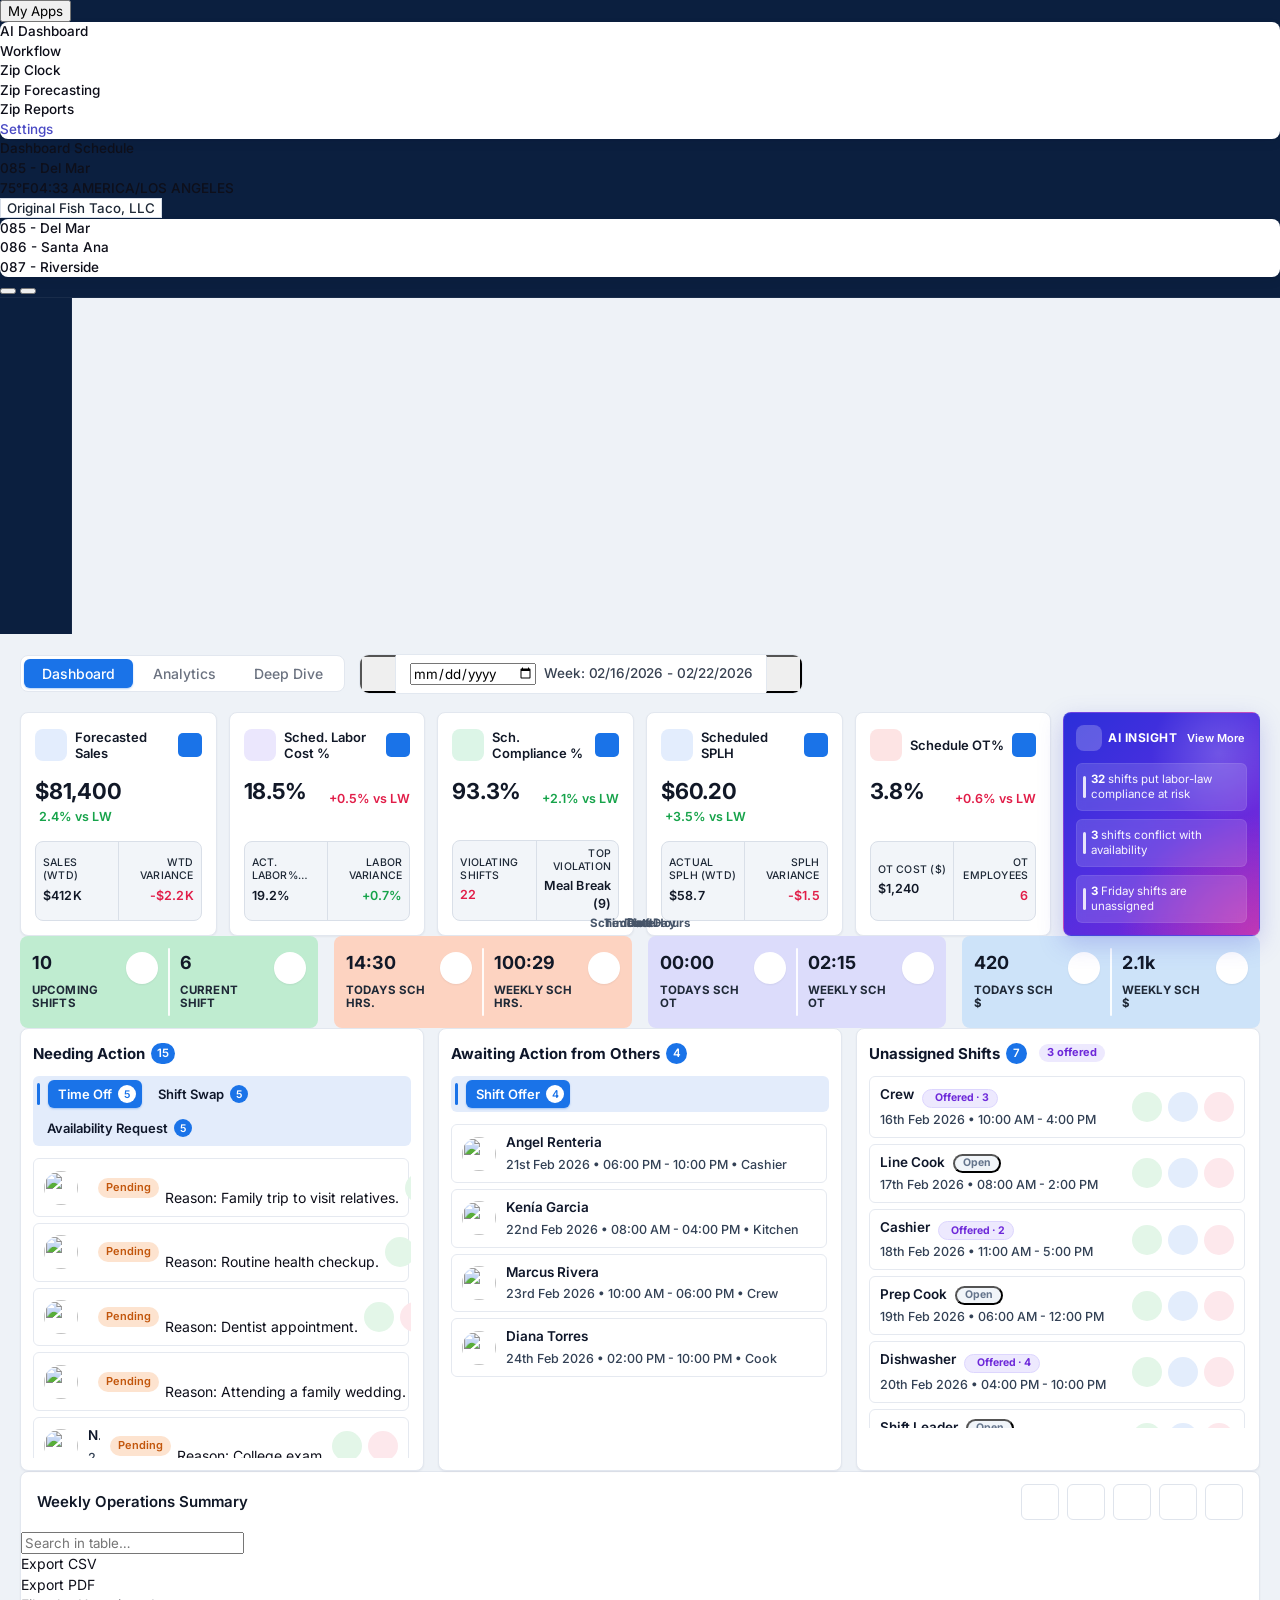
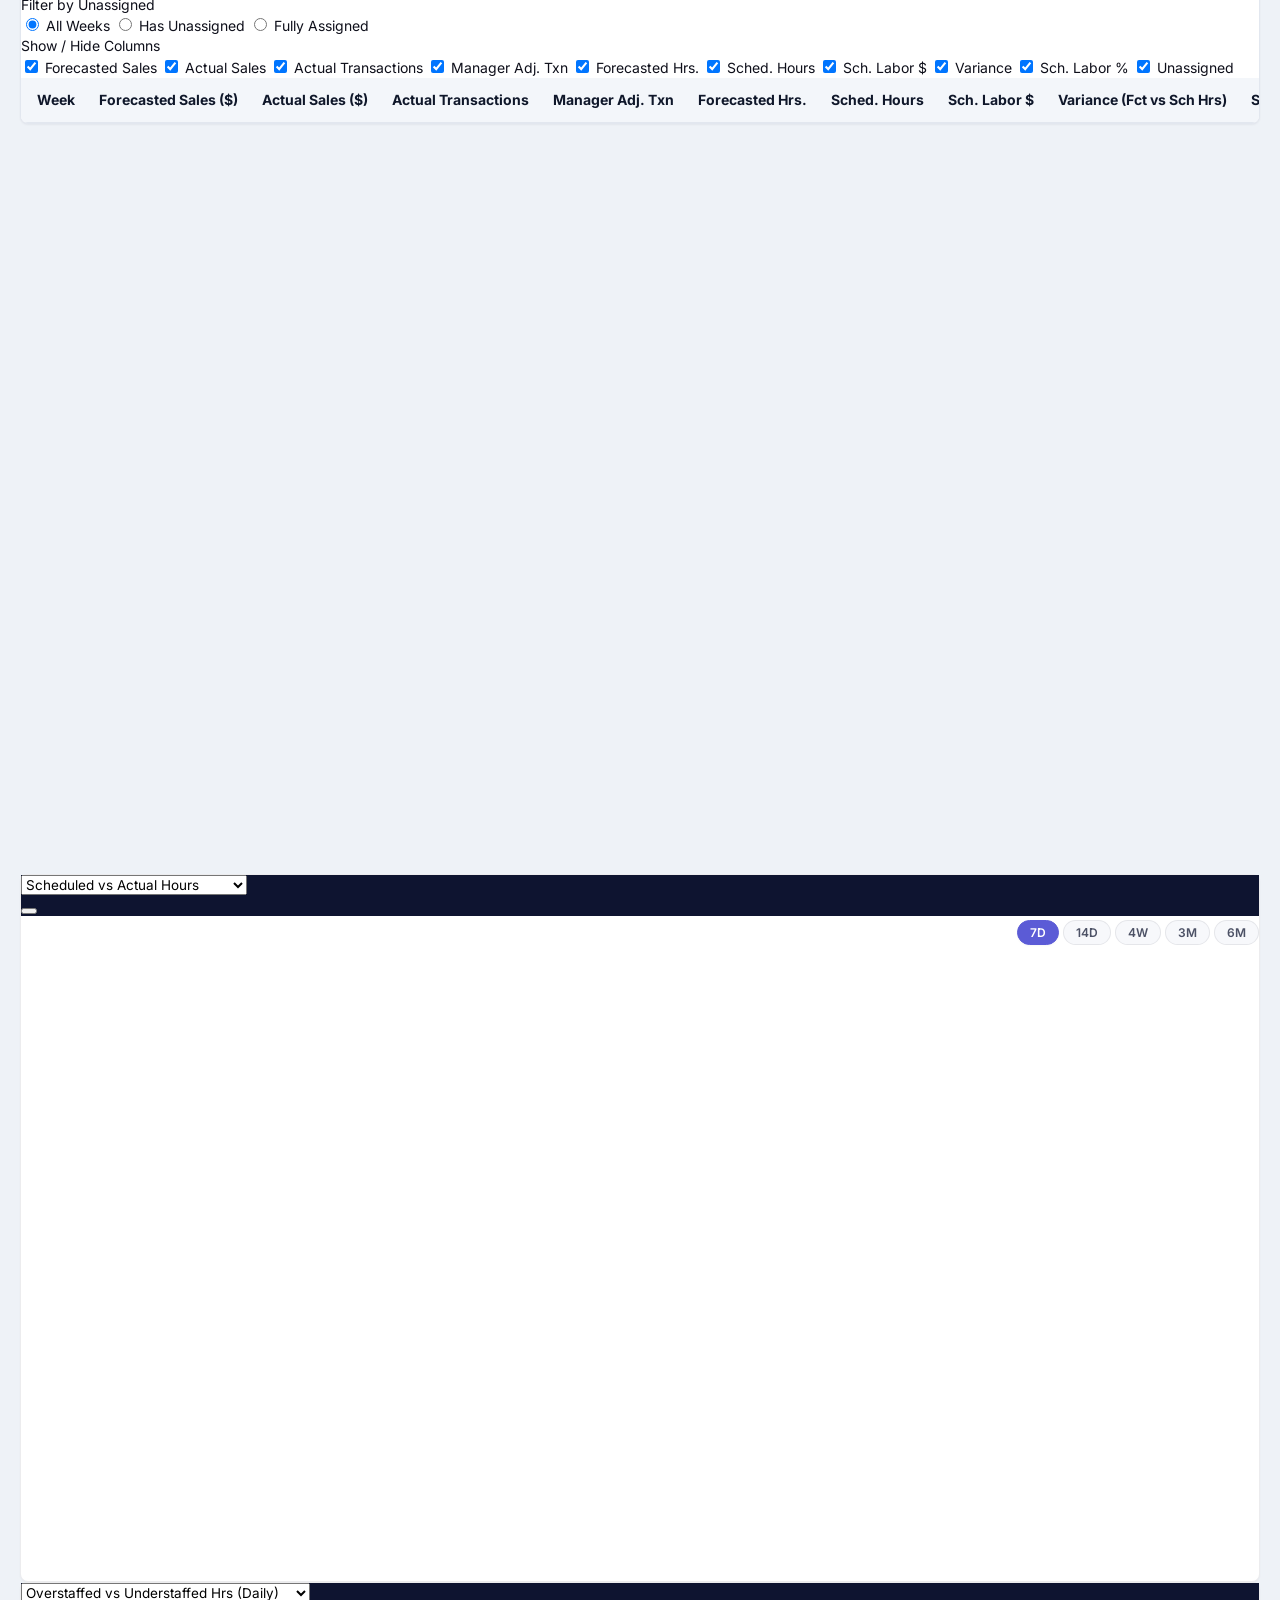
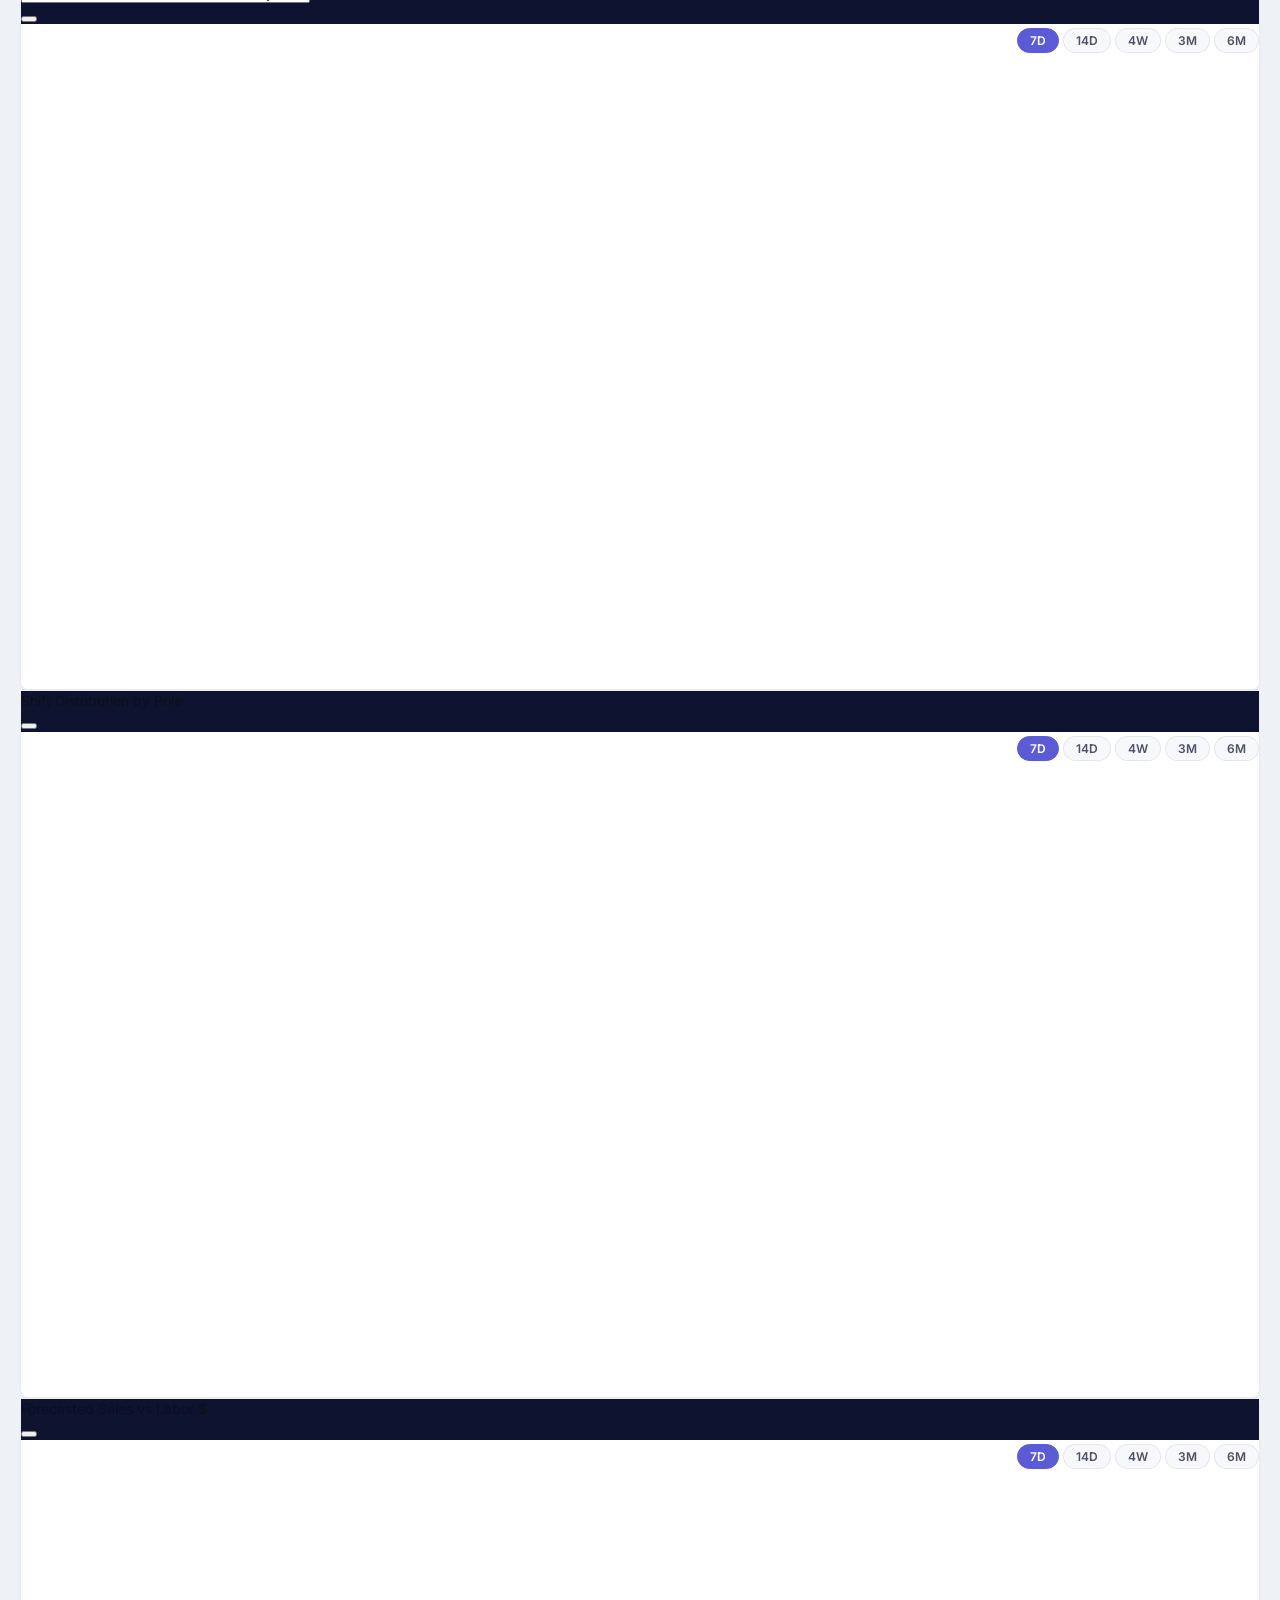
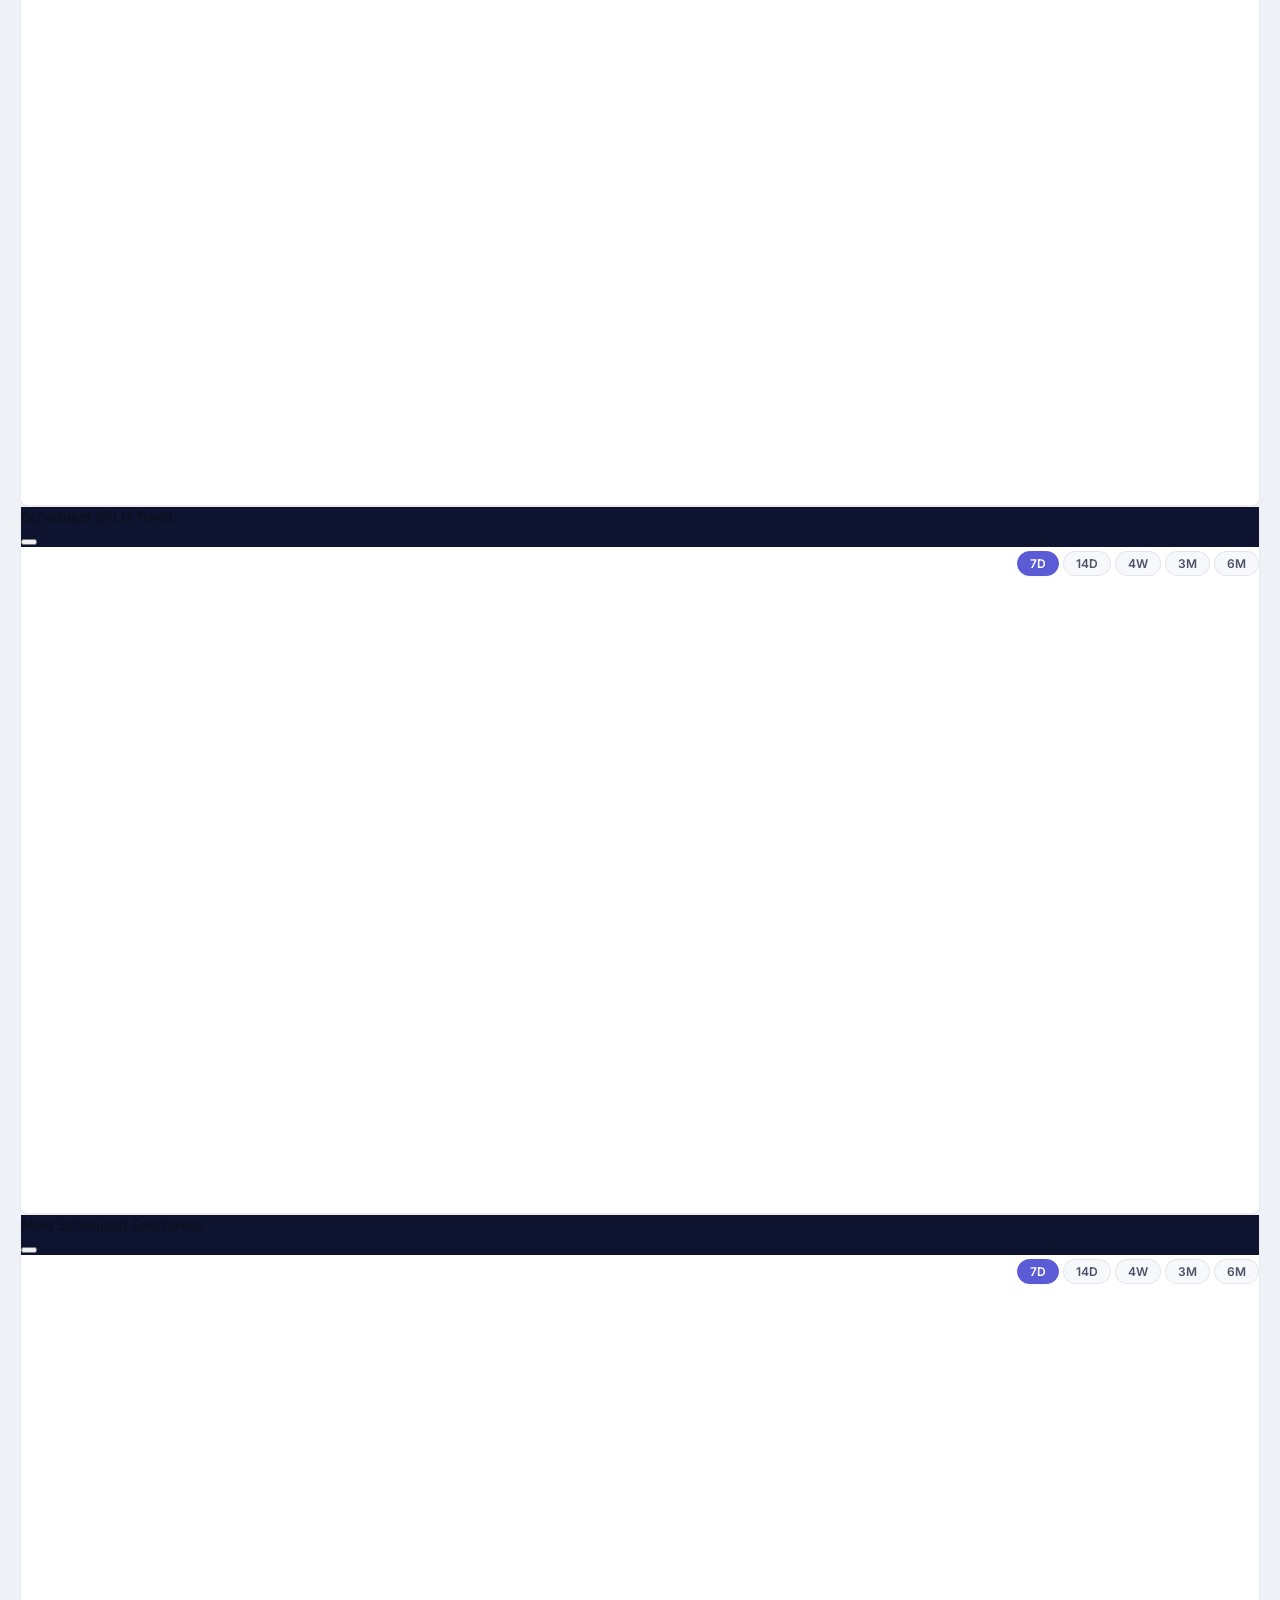
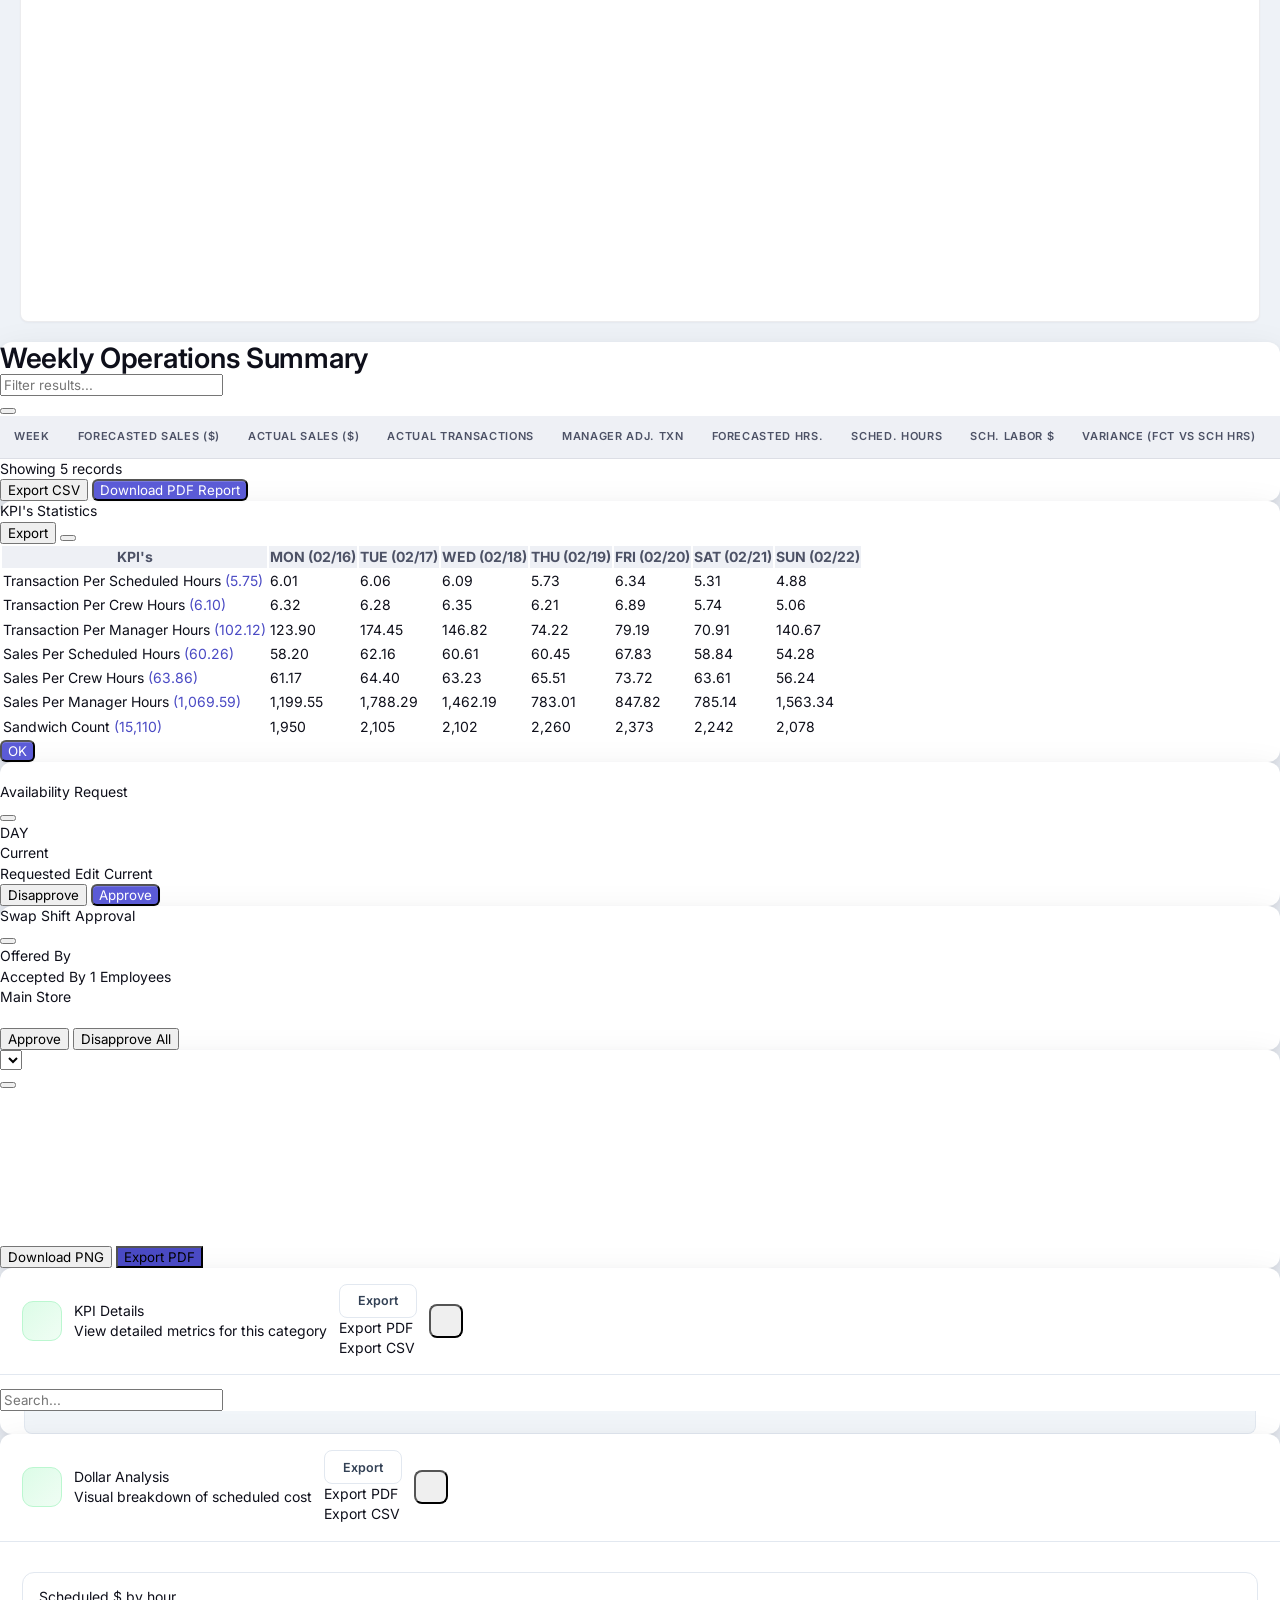
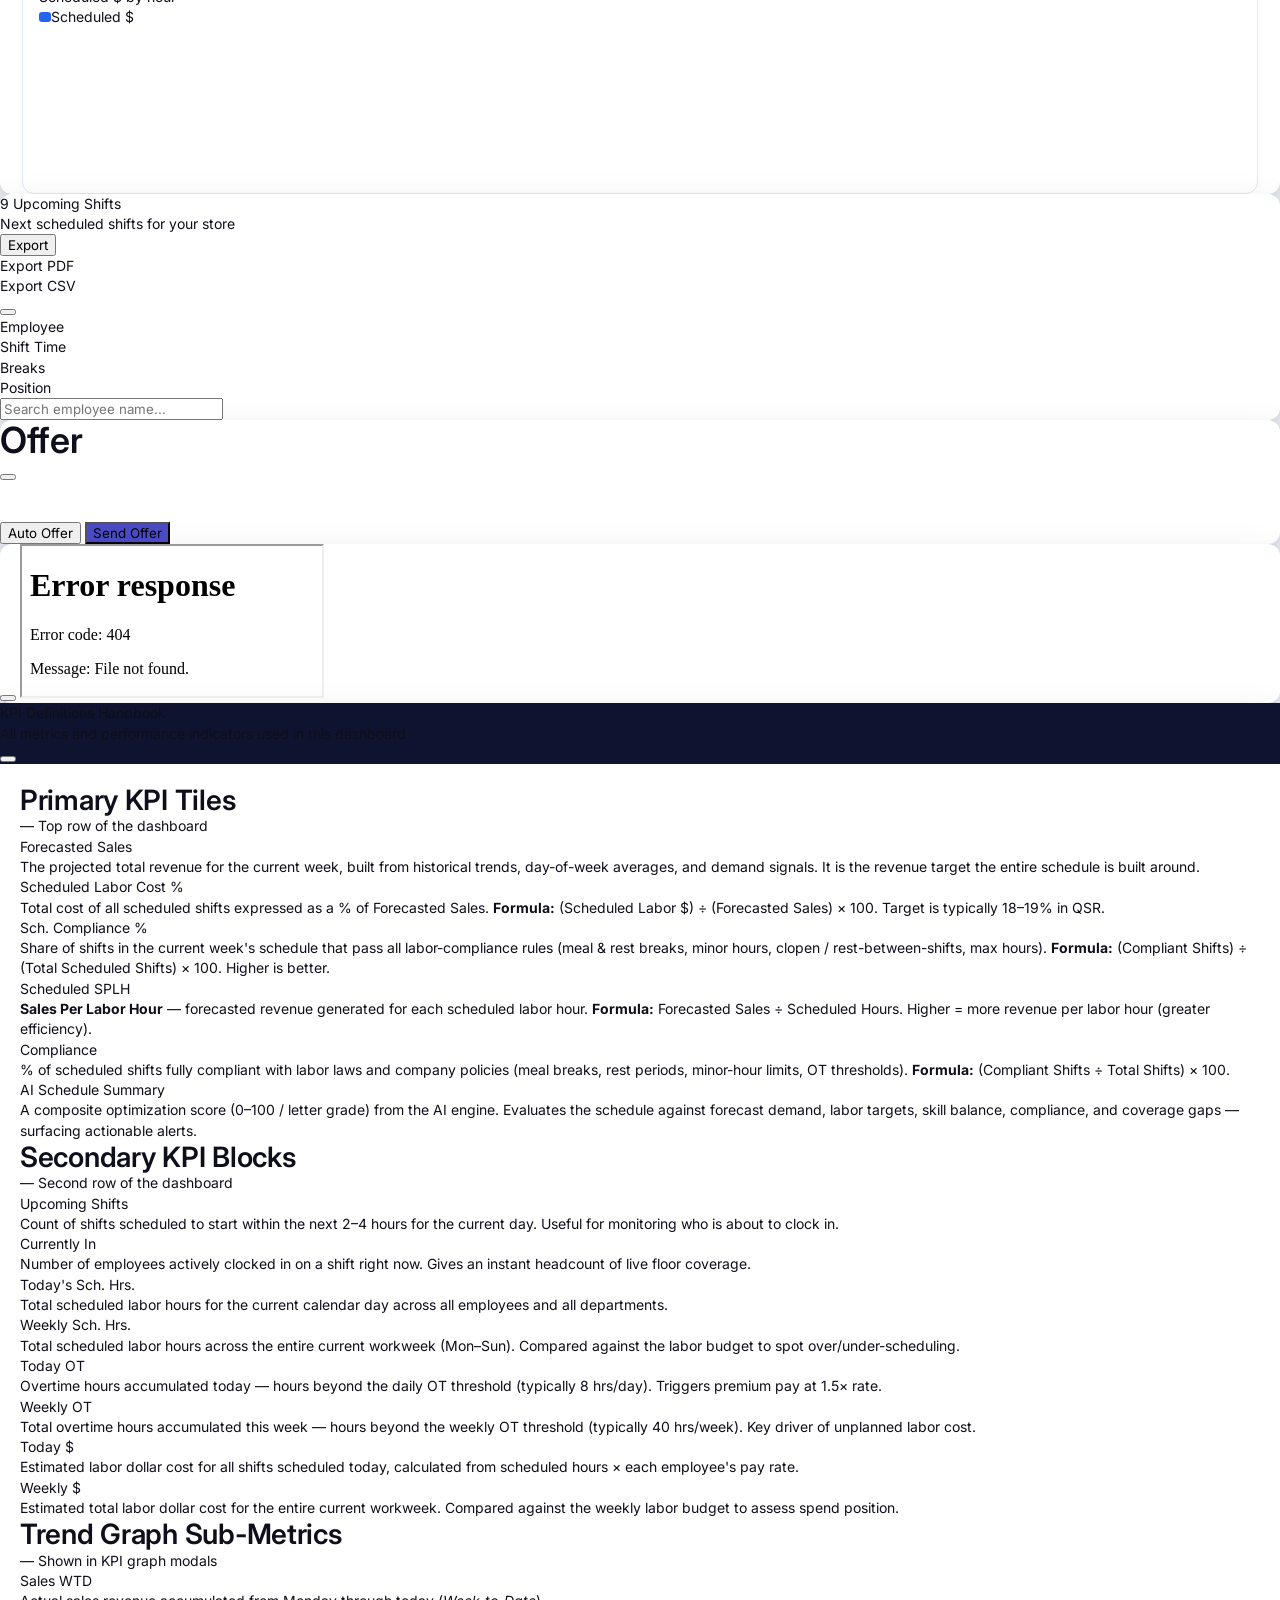
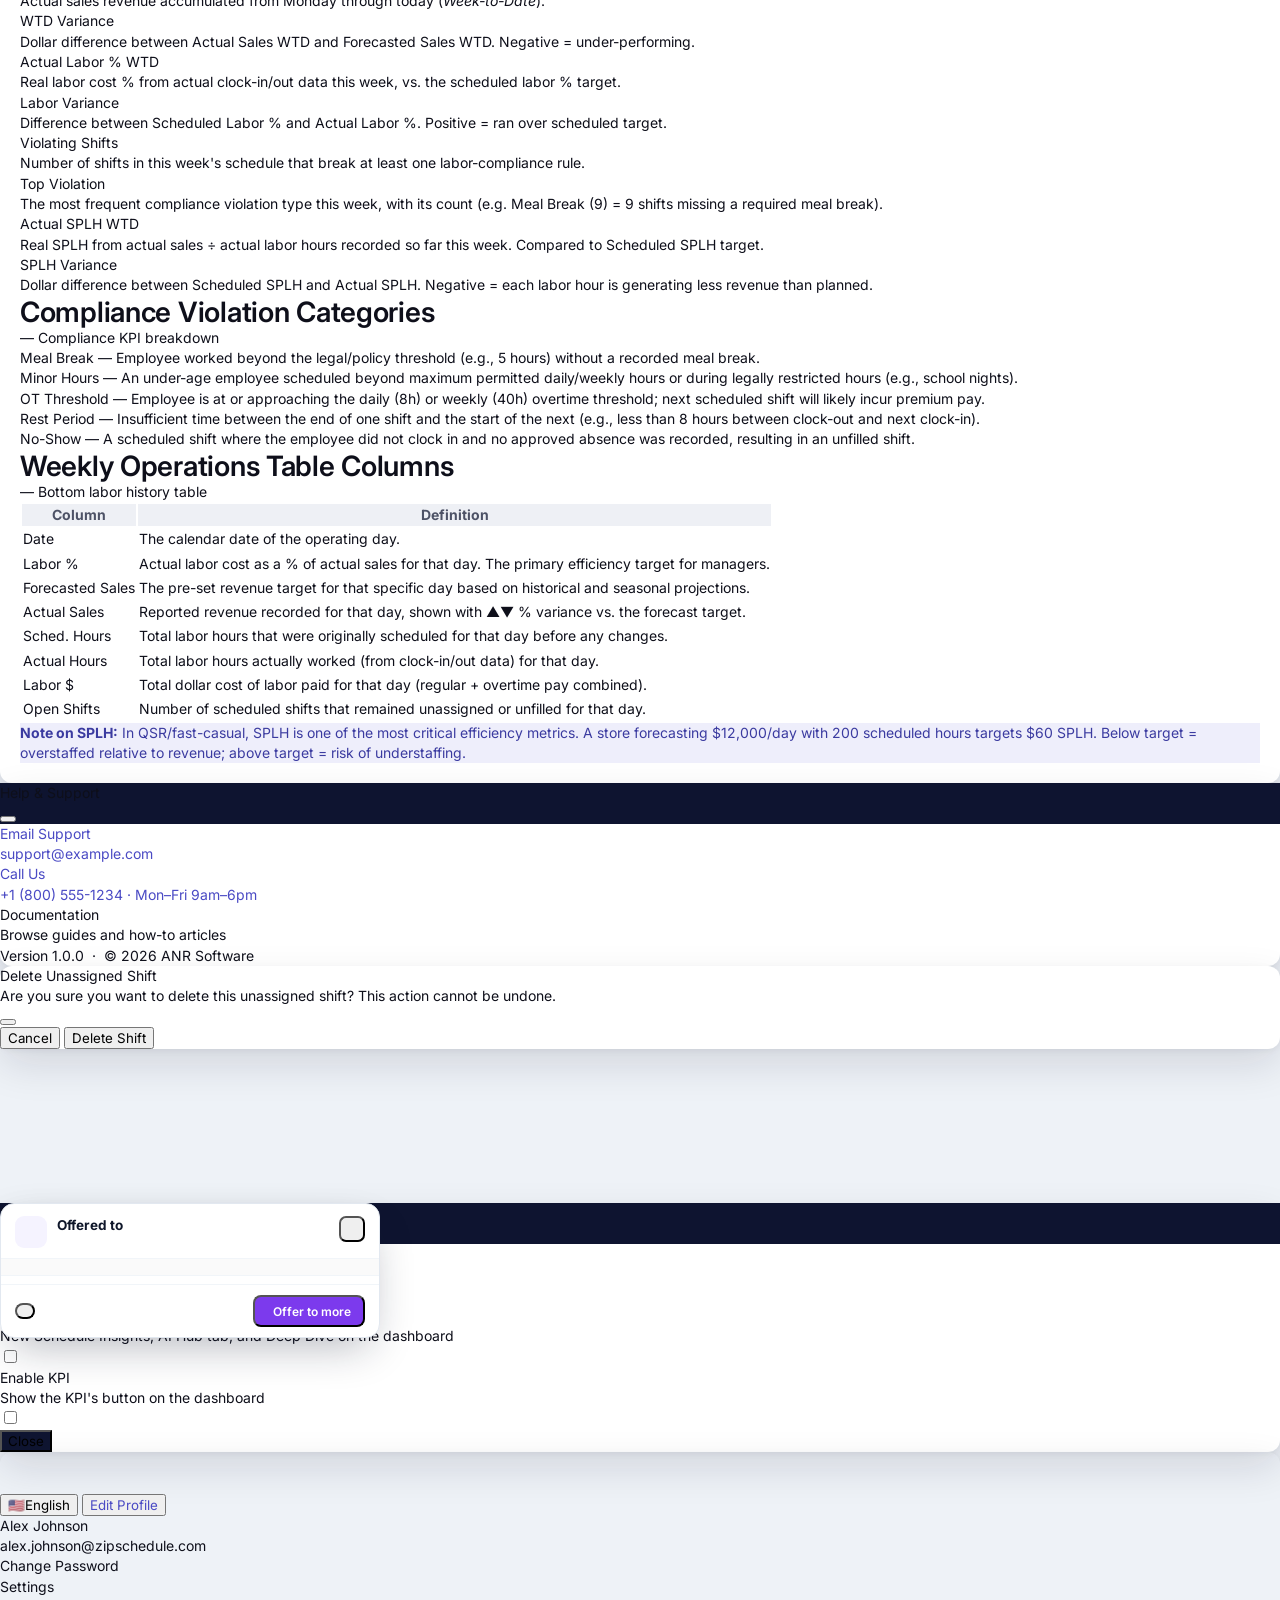
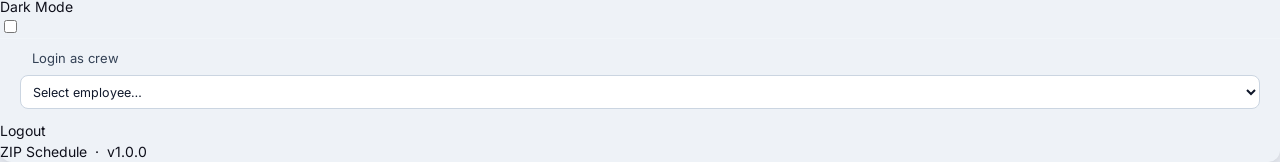
==== commit beca1464: "Crew login, crew requests flow, App Settings pages and dark mode fixes Co-Authored-By: Claude Opus 5" ====
--- a/index.html
+++ b/index.html
@@ -24,6 +24,9 @@
 <link rel="preconnect" href="https://fonts.googleapis.com">
 <link rel="stylesheet" href="https://fonts.googleapis.com/css2?family=Inter:wght@400;500;600;700&display=swap">
 <link rel="stylesheet" href="dashboard-redesign.css">
+<link rel="stylesheet" href="team-center.css">
+<link rel="stylesheet" href="availability-request-modal.css">
+<link rel="stylesheet" href="offer-modal.css">
 
 <!-- Apply persisted dark mode before paint to avoid FOUC -->
 <script>
@@ -5204,5 +5207,10 @@
 <script src="ai-insight.js"></script>
 <script src="analytics-ranges.js"></script>
 <script src="schedule-sync.js"></script>
+<script src="team-center.js"></script>
+<script src="availability-request-modal.js"></script>
+<script src="offer-modal.js"></script>
+<script src="crew-bridge.js"></script>
+<script src="crew-requests.js"></script>
 </body>
 </html>
--- a/team-center.css
+++ b/team-center.css
@@ -0,0 +1,63 @@
+/* =====================================================================
+   Team Center — left-sidebar sub menu + tiles page (prefix: tc-)
+   ===================================================================== */
+
+/* ---- Sidebar: chevron + sub menu ---- */
+.sidebar .tc-parent { cursor: pointer; }
+.sidebar .tc-chev { margin-left: auto; margin-right: 4px; width: 26px; height: 26px; border-radius: 6px; display: flex; align-items: center;
+  justify-content: center; color: #cbd5e1; transition: transform .2s ease, background .15s; flex-shrink: 0; }
+.sidebar .tc-chev:hover { background: rgba(255, 255, 255, .1); color: #fff; }
+/* extra specificity: beats the active-item icon style (blue 32px tile) in both pages */
+html .sidebar .menu-item.tc-parent .tc-chev svg { width: 16px !important; height: 16px !important; padding: 0 !important; background: none !important; }
+.sidebar .tc-parent.tc-open .tc-chev { transform: rotate(180deg); }
+.sidebar .tc-parent.tc-open { background: rgba(26, 115, 232, .14); }
+
+.sidebar .tc-sub { display: none; flex-direction: column; padding: 2px 0 6px; }
+.sidebar .tc-sub.open { display: flex; }
+.sidebar .tc-sub a { display: flex; align-items: center; gap: 12px; height: 40px; padding-left: 36px; border-radius: 10px;
+  color: #e2e8f0; font-size: 13px; white-space: nowrap; opacity: .9; transition: background .15s, opacity .15s; }
+.sidebar .tc-sub a:hover { background: #173a68; opacity: 1; }
+.sidebar .tc-sub a.active { background: rgba(26, 115, 232, .22); color: #fff; opacity: 1; box-shadow: inset 3px 0 0 #1a73e8; }
+.sidebar .tc-sub a svg { width: 19px !important; height: 19px !important; flex-shrink: 0; }
+
+/* collapsed rail: only the parent icon shows */
+.sidebar:not(:hover) .tc-chev,
+.sidebar:not(:hover) .tc-sub { display: none !important; }
+.sidebar:not(:hover) .tc-parent.tc-open { background: transparent; }
+
+/* ---- Tiles page ---- */
+#teamCenterView { display: none; position: fixed; top: 56px; left: 72px; right: 0; bottom: 0; background: #eef2f6; z-index: 200; overflow-y: auto; }
+.tc-wrap { padding: 24px; }
+.tc-head { display: flex; align-items: center; gap: 12px; margin-bottom: 18px; }
+.tc-head-ic { width: 40px; height: 40px; border-radius: 11px; background: linear-gradient(135deg, #dbeafe, #eff6ff); color: #2563eb;
+  border: 1px solid #bfdbfe; display: flex; align-items: center; justify-content: center; flex-shrink: 0; }
+.tc-head h1 { margin: 0; font-size: 18px; font-weight: 700; color: #0f172a; line-height: 1.25; }
+.tc-head p { margin: 2px 0 0; font-size: 12.5px; color: #64748b; }
+
+.tc-grid { display: grid; gap: 18px; grid-template-columns: repeat(auto-fill, minmax(330px, 1fr)); }
+.tc-card { position: relative; display: flex; align-items: center; gap: 18px; min-height: 112px; padding: 20px 22px; background: #fff;
+  border: 1px solid #e2e8f0; border-radius: 16px; cursor: pointer; overflow: hidden; outline: none;
+  transition: transform .15s, box-shadow .15s, border-color .15s; }
+.tc-card::before { content: ''; position: absolute; inset: 0 0 auto 0; height: 3px; background: var(--tc); opacity: 0; transition: opacity .15s; }
+.tc-card:hover, .tc-card:focus-visible, .tc-card.flash { transform: translateY(-2px);
+  border-color: color-mix(in srgb, var(--tc) 35%, #e2e8f0);
+  box-shadow: 0 12px 28px -14px color-mix(in srgb, var(--tc) 55%, transparent); }
+.tc-card:hover::before, .tc-card:focus-visible::before, .tc-card.flash::before { opacity: 1; }
+.tc-card.flash { box-shadow: 0 0 0 3px color-mix(in srgb, var(--tc) 30%, transparent), 0 12px 28px -14px color-mix(in srgb, var(--tc) 55%, transparent); }
+.tc-ic { width: 56px; height: 56px; border-radius: 16px; display: flex; align-items: center; justify-content: center; flex-shrink: 0; color: var(--tc);
+  background: linear-gradient(135deg, color-mix(in srgb, var(--tc) 16%, #fff), color-mix(in srgb, var(--tc) 6%, #fff));
+  border: 1px solid color-mix(in srgb, var(--tc) 18%, #fff); }
+.tc-ic svg { width: 26px; height: 26px; }
+.tc-name { font-size: 15.5px; font-weight: 700; color: #0f172a; line-height: 1.3; }
+.tc-desc { font-size: 13px; color: #64748b; line-height: 1.5; margin-top: 4px; display: -webkit-box; -webkit-line-clamp: 2; -webkit-box-orient: vertical; overflow: hidden; }
+.tc-go { margin-left: auto; color: #cbd5e1; flex-shrink: 0; transition: transform .15s, color .15s; }
+.tc-card:hover .tc-go { color: var(--tc); transform: translateX(2px); }
+
+/* dark mode (app's html.dark) */
+html.dark #teamCenterView { background: #0f172a; }
+html.dark .tc-head h1, html.dark .tc-name { color: #f1f5f9; }
+html.dark .tc-head p, html.dark .tc-desc { color: #94a3b8; }
+html.dark .tc-head-ic { background: #172a4a; border-color: #24426e; color: #93c5fd; }
+html.dark .tc-card { background: #1e293b; border-color: #2d3f55; }
+html.dark .tc-ic { background: color-mix(in srgb, var(--tc) 18%, #1e293b); border-color: color-mix(in srgb, var(--tc) 30%, #1e293b); }
+html.dark .tc-go { color: #475569; }
--- a/availability-request-modal.css
+++ b/availability-request-modal.css
@@ -0,0 +1,145 @@
+/* =====================================================================
+   Dashboard → Needing Action → Availability Request  (manager approval)
+   prefix: arq-   Same visual language as the other availability screens
+   (status strip, compare bars, green availability, blue brand).
+   ===================================================================== */
+.arq-wrap {
+  --arq-surface: #ffffff; --arq-surface-2: #f8fafc; --arq-line: #e2e8f0; --arq-line-2: #cbd5e1;
+  --arq-ink: #0f172a; --arq-ink-2: #475569; --arq-ink-3: #94a3b8;
+  --arq-brand: #2563eb; --arq-brand-soft: #eff6ff; --arq-brand-line: #bfdbfe;
+  --arq-avail: #22c55e; --arq-avail-ink: #15803d; --arq-avail-soft: #f0fdf4; --arq-avail-line: #bbf7d0;
+  --arq-cur: #94a3b8; --arq-off: #f1f5f9;
+  --arq-warn: #b45309; --arq-warn-soft: #fffbeb; --arq-warn-line: #fde68a;
+  --arq-danger: #dc2626; --arq-danger-soft: #fef2f2; --arq-danger-line: #fecaca;
+  --arq-info: #1d4ed8; --arq-info-soft: #eff6ff; --arq-info-line: #bfdbfe;
+  --arq-mgr: #7c3aed; --arq-mgr-soft: #f5f3ff;
+  position: fixed; inset: 0; z-index: 9999; display: none; align-items: center; justify-content: center; padding: 20px 16px; overflow: auto;
+  background: rgba(15, 23, 42, .55); backdrop-filter: blur(2px);
+  font-family: var(--font-sans, Inter, system-ui, sans-serif); font-size: 13px; color: var(--arq-ink);
+}
+html.dark .arq-wrap {
+  --arq-surface: #1e293b; --arq-surface-2: #162032; --arq-line: #2d3f55; --arq-line-2: #3b4f6b;
+  --arq-ink: #f1f5f9; --arq-ink-2: #cbd5e1; --arq-ink-3: #94a3b8;
+  --arq-brand: #3b82f6; --arq-brand-soft: #172a4a; --arq-brand-line: #24426e;
+  --arq-avail-ink: #86efac; --arq-avail-soft: #14301f; --arq-avail-line: #1f5132;
+  --arq-cur: #64748b; --arq-off: #243247;
+  --arq-warn: #fbbf24; --arq-warn-soft: #33270f; --arq-warn-line: #5c4512;
+  --arq-danger: #f87171; --arq-danger-soft: #3a1a1d; --arq-danger-line: #6b2a2f;
+  --arq-info: #93c5fd; --arq-info-soft: #172a4a; --arq-info-line: #24426e;
+  --arq-mgr: #a78bfa; --arq-mgr-soft: #2a2350;
+}
+.arq-wrap.open { display: flex; }
+.arq-wrap :where(button, input, textarea) { font-family: inherit; }
+.arq-wrap :focus-visible { outline: 2px solid var(--arq-brand); outline-offset: 2px; }
+.arq-wrap svg.lucide { width: 15px; height: 15px; flex: none; }
+.arq { width: 100%; max-width: 1040px; max-height: calc(100vh - 40px); margin: auto; display: flex; flex-direction: column; background: var(--arq-surface);
+  border: 1px solid var(--arq-line); border-radius: 16px; box-shadow: 0 25px 50px -12px rgba(15, 23, 42, .4); overflow: hidden; }
+.arq-hd, .arq-stats, .arq-legend, .arq-ft { flex: none; }
+.arq-scroll { flex: 1 1 auto; min-height: 0; overflow-y: auto; }   /* only the middle scrolls on short screens */
+
+/* header */
+.arq-hd { display: flex; align-items: center; gap: 12px; padding: 14px 20px; border-bottom: 1px solid var(--arq-line); }
+.arq-hd img { width: 42px; height: 42px; border-radius: 50%; object-fit: cover; border: 1px solid var(--arq-line); flex: none; }
+.arq-hd h2 { margin: 0; font-size: 16px; font-weight: 700; color: var(--arq-ink); line-height: 1.25; font-family: var(--font-sans, inherit) !important; letter-spacing: 0; }
+.arq-hd .sub { font-size: 12px; color: var(--arq-ink-3); margin-top: 2px; display: flex; align-items: center; gap: 6px; flex-wrap: wrap; }
+.arq-hd .sep { width: 3px; height: 3px; border-radius: 50%; background: var(--arq-line-2); }
+.arq-pill { font-size: 10.5px; font-weight: 700; padding: 2px 9px; border-radius: 999px; white-space: nowrap; }
+.arq-pill.pending { background: var(--arq-warn-soft); color: var(--arq-warn); }
+.arq-pill.approved { background: var(--arq-avail-soft); color: var(--arq-avail-ink); }
+.arq-pill.rejected { background: var(--arq-danger-soft); color: var(--arq-danger); }
+.arq-x { margin-left: auto; width: 36px; height: 36px; border-radius: 8px; border: 0; background: none; color: var(--arq-ink-3); cursor: pointer; display: flex; align-items: center; justify-content: center; }
+.arq-x:hover { background: var(--arq-surface-2); color: var(--arq-ink); }
+.arq-x svg { width: 20px !important; height: 20px !important; }
+
+/* status strip */
+.arq-stats { display: grid; grid-template-columns: 1.15fr 1fr 1fr 1fr; background: var(--arq-surface-2); border-bottom: 1px solid var(--arq-line); }
+.arq-stat { padding: 12px 20px; border-right: 1px solid var(--arq-line); min-width: 0; }
+.arq-stat:last-child { border-right: 0; }
+.arq-stat .k { display: flex; align-items: center; gap: 6px; font-size: 10.5px; font-weight: 700; text-transform: uppercase; letter-spacing: .06em; color: var(--arq-ink-3); margin-bottom: 4px; }
+.arq-stat .k svg { width: 13px !important; height: 13px !important; }
+.arq-stat .v { font-size: 14.5px; font-weight: 700; color: var(--arq-ink); display: flex; align-items: center; gap: 8px; flex-wrap: wrap; }
+.arq-stat .m { font-size: 12px; color: var(--arq-ink-2); margin-top: 2px; }
+.arq-stat.eff { background: color-mix(in srgb, var(--arq-brand) 6%, var(--arq-surface-2)); box-shadow: inset 3px 0 0 var(--arq-brand); }
+.arq-stat.eff .v { color: var(--arq-brand); font-size: 15.5px; }
+.arq-delta { font-size: 11px; font-weight: 700; padding: 1px 7px; border-radius: 999px; }
+.arq-delta.up { background: var(--arq-avail-soft); color: var(--arq-avail-ink); }
+.arq-delta.dn { background: var(--arq-danger-soft); color: var(--arq-danger); }
+.arq-delta.eq { background: var(--arq-surface); color: var(--arq-ink-3); border: 1px solid var(--arq-line); }
+
+/* notes */
+.arq-notes { padding: 12px 20px 0; display: flex; flex-direction: column; gap: 8px; }
+.arq-note { padding: 9px 12px; border-radius: 10px; border: 1px solid transparent; font-size: 12.5px; line-height: 1.5; display: flex; gap: 8px; align-items: flex-start; }
+.arq-note svg { margin-top: 2px; }
+.arq-note b { font-weight: 700; }
+.arq-note ul { margin: 4px 0 0; padding-left: 16px; list-style: disc; }
+.arq-note.info { background: var(--arq-info-soft); border-color: var(--arq-info-line); color: var(--arq-info); }
+.arq-note.warn { background: var(--arq-warn-soft); border-color: var(--arq-warn-line); color: var(--arq-warn); }
+.arq-note.mgr { background: var(--arq-mgr-soft); border-color: color-mix(in srgb, var(--arq-mgr) 30%, transparent); color: var(--arq-mgr); }
+.arq-note.quote { background: var(--arq-surface-2); border-color: var(--arq-line); color: var(--arq-ink-2); }
+.arq-note.quote i { font-style: italic; }
+
+/* view toggle + compare */
+.arq-bar { display: flex; align-items: center; gap: 12px; padding: 12px 20px 0; flex-wrap: wrap; }
+.arq-seg { display: flex; gap: 2px; padding: 3px; border-radius: 10px; background: var(--arq-surface-2); border: 1px solid var(--arq-line); }
+.arq-seg button { display: flex; align-items: center; gap: 6px; border: 0; background: none; padding: 6px 12px; border-radius: 7px; cursor: pointer; font-size: 12.5px; font-weight: 600; color: var(--arq-ink-2); white-space: nowrap; }
+.arq-seg button:hover { color: var(--arq-ink); }
+.arq-seg button.on { background: #2563eb; color: #fff; box-shadow: 0 2px 8px rgba(37, 99, 235, .35); }
+.arq-chg-days { display: flex; align-items: center; gap: 6px; font-size: 12px; color: var(--arq-ink-3); flex-wrap: wrap; margin-left: auto; }
+.arq-chg-days b { font-size: 11px; font-weight: 700; padding: 1px 8px; border-radius: 999px; background: var(--arq-brand-soft); color: var(--arq-brand); }
+
+.arq-body { padding: 10px 20px 4px; overflow-x: auto; }
+.arq-grid { min-width: 860px; }
+.arq-day { display: grid; grid-template-columns: 52px 1fr 220px; align-items: center; border-top: 1px solid var(--arq-line); padding: 4px 0; }
+.arq-day.head { border-top: 0; padding: 0 0 4px; }
+.arq-day:last-child { border-bottom: 1px solid var(--arq-line); }
+.arq-day.chg { background: linear-gradient(90deg, color-mix(in srgb, var(--arq-brand) 5%, transparent), transparent 60%); }
+.arq-dn { font-weight: 700; font-size: 12.5px; color: var(--arq-ink-2); display: flex; align-items: center; gap: 5px; }
+.arq-day.chg .arq-dn { color: var(--arq-ink); }
+.arq-dn.today::after { content: ""; width: 6px; height: 6px; border-radius: 50%; background: var(--arq-brand); }
+.arq-lines { display: flex; flex-direction: column; gap: 3px; }
+.arq-line { display: grid; grid-template-columns: 74px repeat(24, minmax(20px, 1fr)); align-items: center; }
+.arq-line .lbl { font-size: 10.5px; font-weight: 700; color: var(--arq-ink-3); text-transform: uppercase; letter-spacing: .04em; }
+.arq-line .hc { font-size: 10px; font-weight: 600; color: var(--arq-ink-3); padding-left: 2px; }
+.arq-line .c { height: 12px; background: var(--arq-off); border-left: 1px solid var(--arq-surface); }
+.arq-line .c:nth-child(2) { border-radius: 3px 0 0 3px; } .arq-line .c:last-child { border-radius: 0 3px 3px 0; }
+.arq-line.cur .c.on { background: var(--arq-cur); }
+.arq-line.req .c.on { background: var(--arq-avail); }
+.arq-line.req .c.add { box-shadow: inset 0 -3px 0 var(--arq-brand); }
+.arq-line.req .c.rem { background: repeating-linear-gradient(135deg, var(--arq-danger-soft), var(--arq-danger-soft) 3px, color-mix(in srgb, var(--arq-danger) 45%, transparent) 3px, color-mix(in srgb, var(--arq-danger) 45%, transparent) 5px); }
+.arq-sum { padding-left: 14px; min-width: 0; display: flex; flex-direction: column; gap: 2px; }
+.arq-sum .r { font-size: 12px; font-weight: 600; color: var(--arq-ink); white-space: nowrap; overflow: hidden; text-overflow: ellipsis; }
+.arq-sum .r.none { color: var(--arq-ink-3); font-weight: 500; }
+.arq-tag { align-self: flex-start; font-size: 10.5px; font-weight: 700; padding: 1px 8px; border-radius: 999px; }
+.arq-tag.same { background: var(--arq-surface-2); color: var(--arq-ink-3); border: 1px solid var(--arq-line); }
+.arq-tag.diff { background: var(--arq-brand-soft); color: var(--arq-brand); }
+.arq-sum .was { font-size: 11px; color: var(--arq-ink-3); white-space: nowrap; overflow: hidden; text-overflow: ellipsis; }
+
+.arq-legend { display: flex; align-items: center; gap: 16px; padding: 10px 20px 14px; font-size: 12px; color: var(--arq-ink-2); flex-wrap: wrap; }
+.arq-legend i { display: inline-block; width: 14px; height: 12px; border-radius: 3px; margin-right: 6px; vertical-align: -2px; border: 1px solid var(--arq-line-2); }
+.arq-legend .tot { margin-left: auto; color: var(--arq-ink-3); display: flex; align-items: center; gap: 8px; }
+.arq-legend .tot b { color: var(--arq-ink); font-size: 15px; font-weight: 700; }
+
+/* footer */
+.arq-ft { display: flex; align-items: center; gap: 8px; padding: 12px 20px; border-top: 1px solid var(--arq-line); background: var(--arq-surface-2); flex-wrap: wrap; }
+.arq-ft .hint { font-size: 12px; color: var(--arq-ink-3); display: flex; align-items: center; gap: 6px; margin-right: auto; }
+.arq-btn { display: inline-flex; align-items: center; gap: 6px; height: 36px; padding: 0 16px; border-radius: 8px; border: 1px solid var(--arq-line); background: var(--arq-surface);
+  color: var(--arq-ink-2); font-size: 13px; font-weight: 700; cursor: pointer; white-space: nowrap; transition: filter .15s, background .15s; }
+.arq-btn:hover { background: var(--arq-surface-2); color: var(--arq-ink); }
+.arq-btn.ok { background: #16a34a; border-color: #16a34a; color: #fff; box-shadow: 0 2px 8px rgba(22, 163, 74, .3); }
+.arq-btn.no { background: var(--arq-surface); border-color: var(--arq-danger-line); color: var(--arq-danger); }
+.arq-btn.no:hover { background: var(--arq-danger-soft); }
+.arq-btn.no.solid { background: #dc2626; border-color: #dc2626; color: #fff; }
+.arq-btn.ok:hover, .arq-btn.no.solid:hover { filter: brightness(1.07); color: #fff; }
+.arq-decline { flex-basis: 100%; display: flex; flex-direction: column; gap: 6px; }
+.arq-decline label { font-size: 12.5px; font-weight: 700; color: var(--arq-ink); }
+.arq-decline label span { font-weight: 500; color: var(--arq-ink-3); }
+.arq-decline textarea { width: 100%; min-height: 62px; resize: vertical; padding: 8px 10px; border: 1px solid var(--arq-line); border-radius: 8px; background: var(--arq-surface); color: var(--arq-ink); font-size: 12.5px; }
+.arq-decline textarea:focus { outline: none; border-color: var(--arq-danger); box-shadow: 0 0 0 3px var(--arq-danger-soft); }
+
+@media (max-width: 760px) {
+  .arq-wrap { padding: 0; }
+  .arq { border-radius: 0; }
+  .arq-stats { grid-template-columns: 1fr 1fr; }
+  .arq-stat:nth-child(2) { border-right: 0; }
+  .arq-stat { border-bottom: 1px solid var(--arq-line); }
+}
--- a/offer-modal.css
+++ b/offer-modal.css
@@ -0,0 +1,199 @@
+/* =====================================================================
+   Schedule Pad → Unassigned → "Offer"  (bulk offer of unassigned shifts)
+   prefix: ofx-   Uses the app's font, slate text, blue brand.
+   ===================================================================== */
+.ofx-wrap {
+  --ofx-surface: #ffffff; --ofx-surface-2: #f8fafc; --ofx-line: #e2e8f0; --ofx-line-2: #cbd5e1;
+  --ofx-ink: #0f172a; --ofx-ink-2: #475569; --ofx-ink-3: #94a3b8;
+  --ofx-brand: #2563eb; --ofx-brand-soft: #eff6ff; --ofx-brand-line: #bfdbfe;
+  --ofx-ok: #16a34a; --ofx-ok-soft: #f0fdf4; --ofx-warn: #b45309; --ofx-warn-soft: #fffbeb; --ofx-bad: #dc2626; --ofx-bad-soft: #fef2f2;
+  --ofx-vio: #7c3aed; --ofx-vio-soft: #f5f3ff;
+  position: fixed; inset: 0; z-index: 820; display: none; align-items: center; justify-content: center; padding: 20px 16px;
+  background: rgba(15, 23, 42, .55); backdrop-filter: blur(2px);
+  font-family: var(--font-sans, Inter, system-ui, sans-serif); font-size: 13px; color: var(--ofx-ink);
+}
+html.dark .ofx-wrap {
+  --ofx-surface: #1e293b; --ofx-surface-2: #162032; --ofx-line: #2d3f55; --ofx-line-2: #3b4f6b;
+  --ofx-ink: #f1f5f9; --ofx-ink-2: #cbd5e1; --ofx-ink-3: #94a3b8;
+  --ofx-brand: #3b82f6; --ofx-brand-soft: #172a4a; --ofx-brand-line: #24426e;
+  --ofx-ok-soft: #14301f; --ofx-warn: #fbbf24; --ofx-warn-soft: #33270f; --ofx-bad: #f87171; --ofx-bad-soft: #3a1a1d;
+  --ofx-vio: #a78bfa; --ofx-vio-soft: #2a2350;
+}
+.ofx-wrap.open { display: flex; }
+.ofx-wrap :where(button, input) { font-family: inherit; }
+.ofx-wrap :focus-visible { outline: 2px solid var(--ofx-brand); outline-offset: 2px; }
+.ofx-wrap svg.lucide { width: 15px; height: 15px; flex: none; }
+.ofx { width: 100%; max-width: 1320px; height: min(860px, calc(100vh - 40px)); display: flex; flex-direction: column; background: var(--ofx-surface);
+  border: 1px solid var(--ofx-line); border-radius: 16px; box-shadow: 0 25px 50px -12px rgba(15, 23, 42, .4); overflow: hidden; }
+
+/* header */
+.ofx-hd { display: flex; align-items: center; gap: 12px; padding: 14px 20px; border-bottom: 1px solid var(--ofx-line); flex: none; }
+.ofx-hd .ic { width: 36px; height: 36px; border-radius: 10px; background: var(--ofx-brand-soft); color: var(--ofx-brand); display: flex; align-items: center; justify-content: center; flex: none; }
+.ofx-hd .ic svg { width: 18px; height: 18px; }
+.ofx-hd h2 { margin: 0; font-size: 16px; font-weight: 700; color: var(--ofx-ink); line-height: 1.25; font-family: var(--font-sans, inherit) !important; letter-spacing: 0; }
+.ofx-hd p { margin: 1px 0 0; font-size: 12px; color: var(--ofx-ink-3); }
+.ofx-back, .ofx-x { width: 34px; height: 34px; border-radius: 8px; border: 0; background: none; color: var(--ofx-ink-3); cursor: pointer; display: flex; align-items: center; justify-content: center; flex: none; }
+.ofx-back:hover, .ofx-x:hover { background: var(--ofx-surface-2); color: var(--ofx-ink); }
+.ofx-x { margin-left: auto; }
+.ofx-x svg { width: 20px !important; height: 20px !important; }
+
+/* section toolbars */
+.ofx-tb { display: grid; grid-template-columns: 1fr auto 1fr; align-items: center; gap: 12px; padding: 10px 20px; border-bottom: 1px solid var(--ofx-line); flex: none; }
+.ofx-tb .l { display: flex; align-items: center; gap: 8px; min-width: 0; }
+.ofx-tb .r { display: flex; align-items: center; gap: 10px; justify-content: flex-end; }
+.ofx-tb .ttl { font-size: 13.5px; font-weight: 700; color: var(--ofx-ink); }
+.ofx-cnt { font-size: 11px; font-weight: 700; padding: 1px 8px; border-radius: 999px; background: var(--ofx-surface-2); border: 1px solid var(--ofx-line); color: var(--ofx-ink-2); }
+.ofx-cnt.b { background: var(--ofx-brand-soft); border-color: var(--ofx-brand-line); color: var(--ofx-brand); }
+.ofx-chk { display: inline-flex; align-items: center; gap: 8px; height: 32px; padding: 0 12px; border-radius: 8px; border: 1px solid var(--ofx-line); background: var(--ofx-surface);
+  font-size: 12.5px; font-weight: 600; color: var(--ofx-ink-2); cursor: pointer; user-select: none; white-space: nowrap; }
+.ofx-chk:has(input:checked) { border-color: var(--ofx-brand-line); background: var(--ofx-brand-soft); color: var(--ofx-brand); }
+.ofx-chk input { accent-color: var(--ofx-brand); width: 15px; height: 15px; margin: 0; cursor: pointer; }
+.ofx-chk.dis { opacity: .45; pointer-events: none; }
+
+/* filter + sort dropdowns */
+.ofx-dd { position: relative; }
+.ofx-ddbtn { display: inline-flex; align-items: center; gap: 7px; height: 32px; padding: 0 12px; border-radius: 8px; border: 1px solid var(--ofx-line); background: var(--ofx-surface);
+  font-size: 12.5px; font-weight: 600; color: var(--ofx-ink-2); cursor: pointer; white-space: nowrap; }
+.ofx-ddbtn:hover, .ofx-dd.open .ofx-ddbtn { border-color: var(--ofx-brand-line); color: var(--ofx-brand); }
+.ofx-ddbtn .n { font-size: 10.5px; font-weight: 700; padding: 0 6px; border-radius: 999px; background: var(--ofx-brand); color: #fff; }
+.ofx-menu { position: absolute; top: calc(100% + 6px); z-index: 20; display: none; background: var(--ofx-surface); border: 1px solid var(--ofx-line); border-radius: 12px;
+  box-shadow: 0 18px 40px -14px rgba(15, 23, 42, .35); }
+.ofx-dd.open .ofx-menu { display: block; }
+.ofx-menu.flt { left: 50%; transform: translateX(-50%); width: 440px; }
+.ofx-menu.srt { left: 0; width: 230px; padding: 6px; }
+.ofx-cols { display: grid; grid-template-columns: 1fr 1.3fr; }
+.ofx-col { padding: 12px 14px; max-height: 260px; overflow-y: auto; }
+.ofx-col + .ofx-col { border-left: 1px solid var(--ofx-line); }
+.ofx-col h4 { margin: 0 0 8px; font-size: 10.5px; font-weight: 700; text-transform: uppercase; letter-spacing: .06em; color: var(--ofx-ink-3); }
+.ofx-opt { display: flex; align-items: center; gap: 8px; padding: 5px 6px; border-radius: 7px; font-size: 12.5px; color: var(--ofx-ink-2); cursor: pointer; }
+.ofx-opt:hover { background: var(--ofx-surface-2); }
+.ofx-opt input { accent-color: var(--ofx-brand); margin: 0; }
+.ofx-opt .dot { width: 8px; height: 8px; border-radius: 50%; flex: none; }
+.ofx-opt.all { font-weight: 700; color: var(--ofx-ink); }
+.ofx-menu-ft { display: flex; justify-content: space-between; padding: 10px 14px; border-top: 1px solid var(--ofx-line); background: var(--ofx-surface-2); border-radius: 0 0 12px 12px; }
+.ofx-sorth { font-size: 10.5px; font-weight: 700; text-transform: uppercase; letter-spacing: .06em; color: var(--ofx-ink-3); padding: 6px 8px 2px; }
+
+/* shift timeline */
+.ofx-shifts { flex: 0 0 auto; max-height: 34%; overflow-y: auto; padding: 10px 20px 12px; border-bottom: 1px solid var(--ofx-line); background: var(--ofx-surface-2); }
+.ofx-week { display: grid; grid-template-columns: repeat(7, minmax(0, 1fr)); gap: 10px; }
+.ofx-dh { position: sticky; top: -10px; z-index: 1; padding: 6px 0 8px; text-align: center; font-size: 11px; font-weight: 700; letter-spacing: .06em; color: var(--ofx-ink-3); background: var(--ofx-surface-2); }
+.ofx-dh b { color: var(--ofx-ink); font-size: 12.5px; letter-spacing: 0; margin-left: 3px; }
+.ofx-dh small { display: block; font-size: 10.5px; font-weight: 600; letter-spacing: 0; color: var(--ofx-ink-3); }
+.ofx-none { text-align: center; font-size: 11.5px; color: var(--ofx-ink-3); padding: 10px 0; border: 1px dashed var(--ofx-line); border-radius: 10px; }
+.ofx-sh { width: 100%; text-align: left; margin-bottom: 6px; padding: 7px 9px 7px 11px; border-radius: 10px; border: 1.5px solid var(--ofx-line); background: var(--ofx-surface); cursor: pointer;
+  position: relative; overflow: hidden; display: flex; flex-direction: column; gap: 5px; transition: border-color .15s, box-shadow .15s, background .15s; }
+.ofx-sh::before { content: ""; position: absolute; left: 0; top: 0; bottom: 0; width: 3px; background: var(--pc); }
+.ofx-sh:hover { border-color: var(--ofx-line-2); }
+.ofx-sh.sel { border-color: var(--ofx-brand); background: var(--ofx-brand-soft); box-shadow: 0 0 0 3px color-mix(in srgb, var(--ofx-brand) 15%, transparent); }
+.ofx-sh .t { display: flex; align-items: center; gap: 6px; font-size: 12px; font-weight: 700; color: var(--ofx-ink); }
+.ofx-sh .t .br { margin-left: auto; color: #ef4444; display: inline-flex; }
+.ofx-sh .t .br svg { width: 13px !important; height: 13px !important; }
+.ofx-sh .b { display: flex; align-items: center; gap: 6px; }
+.ofx-pos { font-size: 10px; font-weight: 700; text-transform: uppercase; letter-spacing: .04em; padding: 1px 7px; border-radius: 6px; color: var(--pc); background: color-mix(in srgb, var(--pc) 13%, var(--ofx-surface)); white-space: nowrap; }
+.ofx-off { margin-left: auto; font-size: 10px; font-weight: 700; color: var(--ofx-vio); background: var(--ofx-vio-soft); padding: 1px 6px; border-radius: 999px; display: inline-flex; align-items: center; gap: 3px; white-space: nowrap; }
+.ofx-off svg { width: 10px !important; height: 10px !important; }
+
+/* employees */
+.ofx-emps { flex: 1 1 auto; min-height: 0; display: flex; flex-direction: column; }
+.ofx-seg { display: flex; gap: 2px; padding: 3px; border-radius: 10px; background: var(--ofx-surface-2); border: 1px solid var(--ofx-line); }
+.ofx-seg button { display: flex; align-items: center; gap: 6px; border: 0; background: none; padding: 5px 14px; border-radius: 7px; cursor: pointer; font-size: 12.5px; font-weight: 600; color: var(--ofx-ink-2); }
+.ofx-seg button .c { font-size: 10.5px; font-weight: 700; padding: 0 6px; border-radius: 999px; background: var(--ofx-line); color: var(--ofx-ink-2); }
+.ofx-seg button.on { background: #2563eb; color: #fff; box-shadow: 0 2px 8px rgba(37, 99, 235, .35); }
+.ofx-seg button.on .c { background: rgba(255, 255, 255, .22); color: #fff; }
+.ofx-seg.dis { opacity: .45; pointer-events: none; }
+.ofx-ctx { font-size: 12px; color: var(--ofx-ink-3); white-space: nowrap; overflow: hidden; text-overflow: ellipsis; }
+.ofx-ctx b { color: var(--ofx-ink); }
+/* employees toolbar: its own band, clearly separated from the shift week above */
+.ofx-tb-emp { position: relative; z-index: 2; padding: 12px 20px; background: var(--ofx-surface); border-top: 2px solid var(--ofx-line-2); border-bottom: 1px solid var(--ofx-line);
+  box-shadow: 0 -6px 14px -10px rgba(15, 23, 42, .25), 0 4px 10px -8px rgba(15, 23, 42, .18); }
+.ofx-ctx.on { display: inline-flex; align-items: center; gap: 7px; height: 32px; padding: 0 12px 0 10px; border-radius: 999px; font-size: 12.5px; color: var(--ofx-ink-2);
+  background: color-mix(in srgb, var(--pc) 9%, var(--ofx-surface)); border: 1px solid color-mix(in srgb, var(--pc) 30%, var(--ofx-line)); box-shadow: inset 3px 0 0 var(--pc); }
+.ofx-ctx.on svg { width: 13px !important; height: 13px !important; color: var(--pc); }
+.ofx-ctx.on b { color: var(--pc); }
+.ofx-ctx .sep { width: 3px; height: 3px; border-radius: 50%; background: var(--ofx-line-2); }
+.ofx-list { flex: 1; min-height: 0; overflow-y: auto; padding: 12px 20px; }
+.ofx-grid { display: grid; grid-template-columns: repeat(auto-fill, minmax(215px, 1fr)); gap: 10px; }
+.ofx-emp { text-align: left; border: 1.5px solid var(--ofx-line); background: var(--ofx-surface); border-radius: 12px; padding: 10px; cursor: pointer; display: flex; flex-direction: column; gap: 8px;
+  transition: border-color .15s, box-shadow .15s, background .15s; }
+.ofx-emp:hover { border-color: var(--ofx-line-2); }
+.ofx-emp.sel { border-color: var(--ofx-brand); background: var(--ofx-brand-soft); box-shadow: 0 0 0 3px color-mix(in srgb, var(--ofx-brand) 14%, transparent); }
+.ofx-emp.done { cursor: default; }
+.ofx-emp .top { display: flex; align-items: center; gap: 9px; }
+.ofx-emp img { width: 34px; height: 34px; border-radius: 50%; object-fit: cover; border: 1px solid var(--ofx-line); flex: none; }
+.ofx-emp .nm { font-size: 13px; font-weight: 700; color: var(--ofx-ink); white-space: nowrap; overflow: hidden; text-overflow: ellipsis; }
+.ofx-emp .ps { font-size: 11px; color: var(--ofx-ink-3); white-space: nowrap; overflow: hidden; text-overflow: ellipsis; }
+.ofx-emp .ck { margin-left: auto; width: 18px; height: 18px; border-radius: 5px; border: 2px solid var(--ofx-line-2); background: var(--ofx-surface); display: grid; place-items: center; color: #fff; flex: none; }
+.ofx-emp.sel .ck { background: var(--ofx-brand); border-color: var(--ofx-brand); }
+.ofx-emp .ck svg { width: 12px !important; height: 12px !important; display: none; }
+.ofx-emp.sel .ck svg { display: block; }
+.ofx-stats { display: grid; grid-template-columns: repeat(3, 1fr); gap: 4px; padding: 6px 8px; border-radius: 8px; background: var(--ofx-surface-2); border: 1px solid var(--ofx-line); }
+.ofx-stats div { display: flex; flex-direction: column; gap: 1px; min-width: 0; }
+.ofx-stats span { font-size: 9.5px; font-weight: 700; text-transform: uppercase; letter-spacing: .05em; color: var(--ofx-ink-3); }
+.ofx-stats b { font-size: 12px; font-weight: 700; color: var(--ofx-ink); white-space: nowrap; }
+.ofx-stats b.rate { color: var(--ofx-ok); }
+.ofx-stats b.hrs { color: var(--ofx-brand); }
+.ofx-tag { align-self: flex-start; font-size: 10.5px; font-weight: 700; padding: 1px 8px; border-radius: 999px; display: inline-flex; align-items: center; gap: 4px; }
+.ofx-tag svg { width: 11px !important; height: 11px !important; }
+.ofx-tag.ok { background: var(--ofx-ok-soft); color: var(--ofx-ok); }
+.ofx-tag.warn { background: var(--ofx-warn-soft); color: var(--ofx-warn); }
+.ofx-tag.bad { background: var(--ofx-bad-soft); color: var(--ofx-bad); }
+.ofx-tag.vio { background: var(--ofx-vio-soft); color: var(--ofx-vio); }
+
+.ofx-empty { height: 100%; min-height: 160px; display: flex; flex-direction: column; align-items: center; justify-content: center; gap: 8px; text-align: center; color: var(--ofx-ink-3); padding: 20px; }
+.ofx-empty .ic { width: 48px; height: 48px; border-radius: 14px; background: var(--ofx-brand-soft); color: var(--ofx-brand); display: flex; align-items: center; justify-content: center; }
+.ofx-empty .ic svg { width: 22px; height: 22px; }
+.ofx-empty b { font-size: 14px; color: var(--ofx-ink); }
+.ofx-empty p { margin: 0; font-size: 12.5px; max-width: 460px; line-height: 1.5; }
+
+/* footer */
+.ofx-ft { display: flex; align-items: center; gap: 8px; padding: 12px 20px; border-top: 1px solid var(--ofx-line); background: var(--ofx-surface-2); flex: none; }
+.ofx-ft .hint { margin-right: auto; font-size: 12px; color: var(--ofx-ink-3); display: flex; align-items: center; gap: 6px; }
+.ofx-btn { display: inline-flex; align-items: center; gap: 6px; height: 36px; padding: 0 16px; border-radius: 8px; border: 1px solid var(--ofx-line); background: var(--ofx-surface);
+  color: var(--ofx-ink-2); font-size: 13px; font-weight: 700; cursor: pointer; white-space: nowrap; transition: filter .15s, background .15s; }
+.ofx-btn:hover { background: var(--ofx-surface-2); color: var(--ofx-ink); }
+.ofx-btn.sm { height: 30px; padding: 0 12px; font-size: 12px; }
+.ofx-btn.pri { background: #2563eb; border-color: #2563eb; color: #fff; box-shadow: 0 2px 8px rgba(37, 99, 235, .3); }
+.ofx-btn.grn { background: #16a34a; border-color: #16a34a; color: #fff; box-shadow: 0 2px 8px rgba(22, 163, 74, .3); }
+.ofx-btn.pri:hover, .ofx-btn.grn:hover { filter: brightness(1.07); color: #fff; }
+.ofx-btn.lnk { border-color: transparent; background: none; color: var(--ofx-ink-3); }
+.ofx-btn.lnk:hover { color: var(--ofx-bad); background: none; }
+.ofx-btn:disabled { opacity: .45; cursor: not-allowed; filter: none; box-shadow: none; }
+
+/* review auto offers */
+.ofx-rv { flex: 1; min-height: 0; overflow-y: auto; padding: 16px 20px; background: var(--ofx-surface-2); }
+.ofx-sum { display: flex; gap: 10px; margin-bottom: 12px; flex-wrap: wrap; }
+.ofx-sum div { flex: 1; min-width: 160px; padding: 10px 14px; border-radius: 12px; background: var(--ofx-surface); border: 1px solid var(--ofx-line); }
+.ofx-sum span { display: block; font-size: 10.5px; font-weight: 700; text-transform: uppercase; letter-spacing: .06em; color: var(--ofx-ink-3); }
+.ofx-sum b { font-size: 18px; font-weight: 700; color: var(--ofx-ink); }
+.ofx-sum div.warn b { color: var(--ofx-warn); }
+.ofx-tbl { width: 100%; border-collapse: separate; border-spacing: 0; background: var(--ofx-surface); border: 1px solid var(--ofx-line); border-radius: 12px; overflow: hidden; }
+.ofx-tbl th { position: sticky; top: -16px; z-index: 1; text-align: left; padding: 10px 14px; font-size: 10.5px; font-weight: 700; text-transform: uppercase; letter-spacing: .06em; color: var(--ofx-ink-3); background: var(--ofx-surface-2); border-bottom: 1px solid var(--ofx-line); }
+.ofx-tbl td { padding: 12px 14px; border-bottom: 1px solid var(--ofx-line); vertical-align: middle; }
+.ofx-tbl tr:last-child td { border-bottom: 0; }
+.ofx-tbl tr.empty td { background: color-mix(in srgb, var(--ofx-warn-soft) 60%, var(--ofx-surface)); }
+.ofx-tbl .dt { font-size: 13px; font-weight: 700; color: var(--ofx-ink); }
+.ofx-tbl .tm { font-size: 12px; color: var(--ofx-ink-2); }
+.ofx-brk { display: inline-flex; align-items: center; gap: 6px; font-size: 12px; color: var(--ofx-ink-2); }
+.ofx-brk svg { color: #ef4444; }
+.ofx-pills { display: flex; flex-wrap: wrap; gap: 6px; }
+.ofx-pill { display: inline-flex; align-items: center; gap: 6px; height: 28px; padding: 0 4px 0 4px; border-radius: 999px; border: 1px solid var(--ofx-line); background: var(--ofx-surface-2); font-size: 12px; font-weight: 600; color: var(--ofx-ink); }
+.ofx-pill img { width: 20px; height: 20px; border-radius: 50%; object-fit: cover; }
+.ofx-pill button { width: 20px; height: 20px; border-radius: 50%; border: 0; background: none; color: var(--ofx-ink-3); cursor: pointer; display: grid; place-items: center; padding: 0; }
+.ofx-pill button:hover { background: var(--ofx-bad-soft); color: var(--ofx-bad); }
+.ofx-pill button svg { width: 13px !important; height: 13px !important; }
+/* ---- stronger borders for visibility ---- */
+.ofx-tbl { border: 1px solid var(--ofx-line-2); box-shadow: 0 1px 3px rgba(15, 23, 42, .06); }
+.ofx-tbl th { background: color-mix(in srgb, var(--ofx-ink) 5%, var(--ofx-surface-2)); color: var(--ofx-ink-2); border-bottom: 1px solid var(--ofx-line-2); }
+.ofx-tbl th + th, .ofx-tbl td + td { border-left: 1px solid var(--ofx-line); }
+.ofx-tbl td { border-bottom: 1px solid var(--ofx-line-2); }
+.ofx-tbl tbody tr:nth-child(even) td { background: color-mix(in srgb, var(--ofx-ink) 3%, var(--ofx-surface)); }
+.ofx-tbl tbody tr:hover td { background: var(--ofx-brand-soft); }
+.ofx-tbl td:first-child { box-shadow: inset 3px 0 0 transparent; }
+.ofx-tbl tbody tr:hover td:first-child { box-shadow: inset 3px 0 0 var(--ofx-brand); }
+.ofx-pill { border-color: var(--ofx-line-2); background: var(--ofx-surface); box-shadow: 0 1px 2px rgba(15, 23, 42, .05); }
+.ofx-sum div { border-color: var(--ofx-line-2); box-shadow: 0 1px 3px rgba(15, 23, 42, .05); }
+.ofx-sh, .ofx-emp { border-color: var(--ofx-line-2); box-shadow: 0 1px 2px rgba(15, 23, 42, .05); }
+.ofx-stats { border-color: var(--ofx-line-2); }
+.ofx-hd, .ofx-ft { border-color: var(--ofx-line-2); }
+.ofx-tb { border-bottom-color: var(--ofx-line-2); }
+.ofx-nop { font-size: 12px; font-weight: 600; color: var(--ofx-warn); display: inline-flex; align-items: center; gap: 6px; }
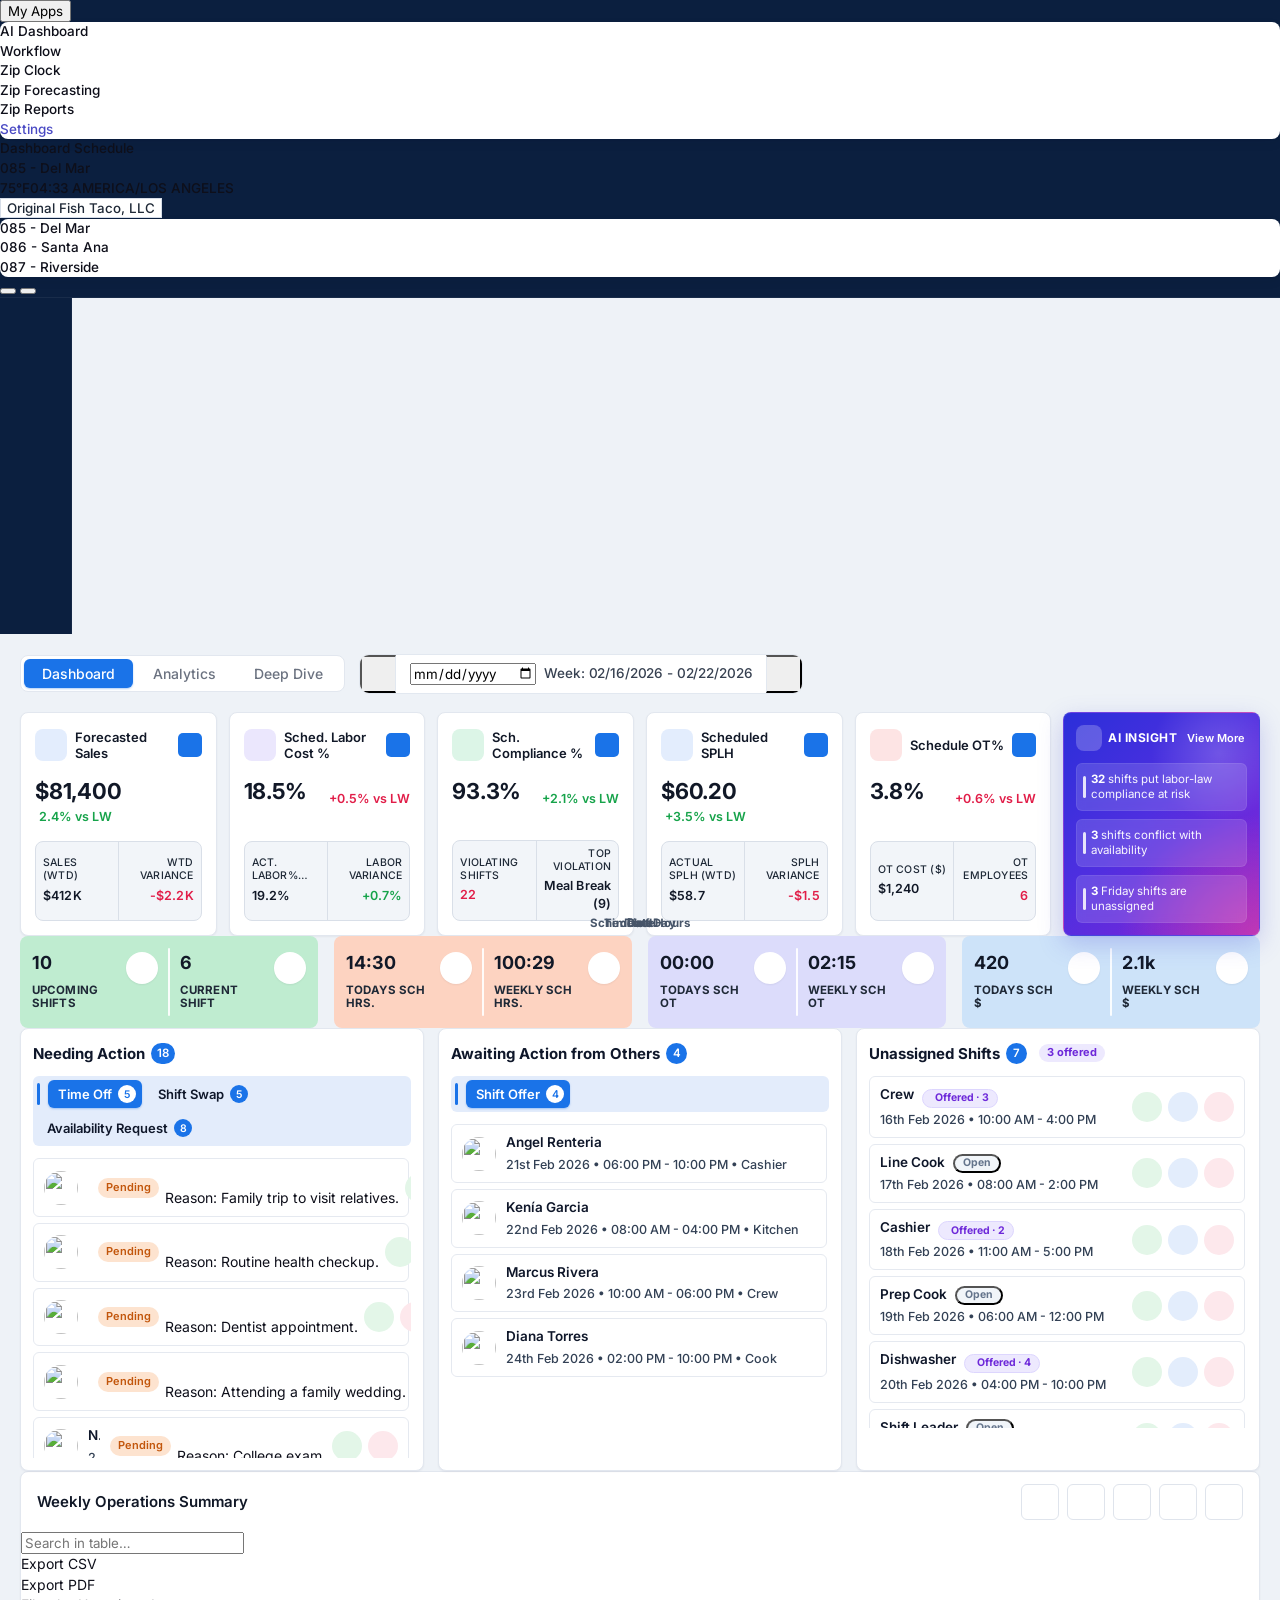
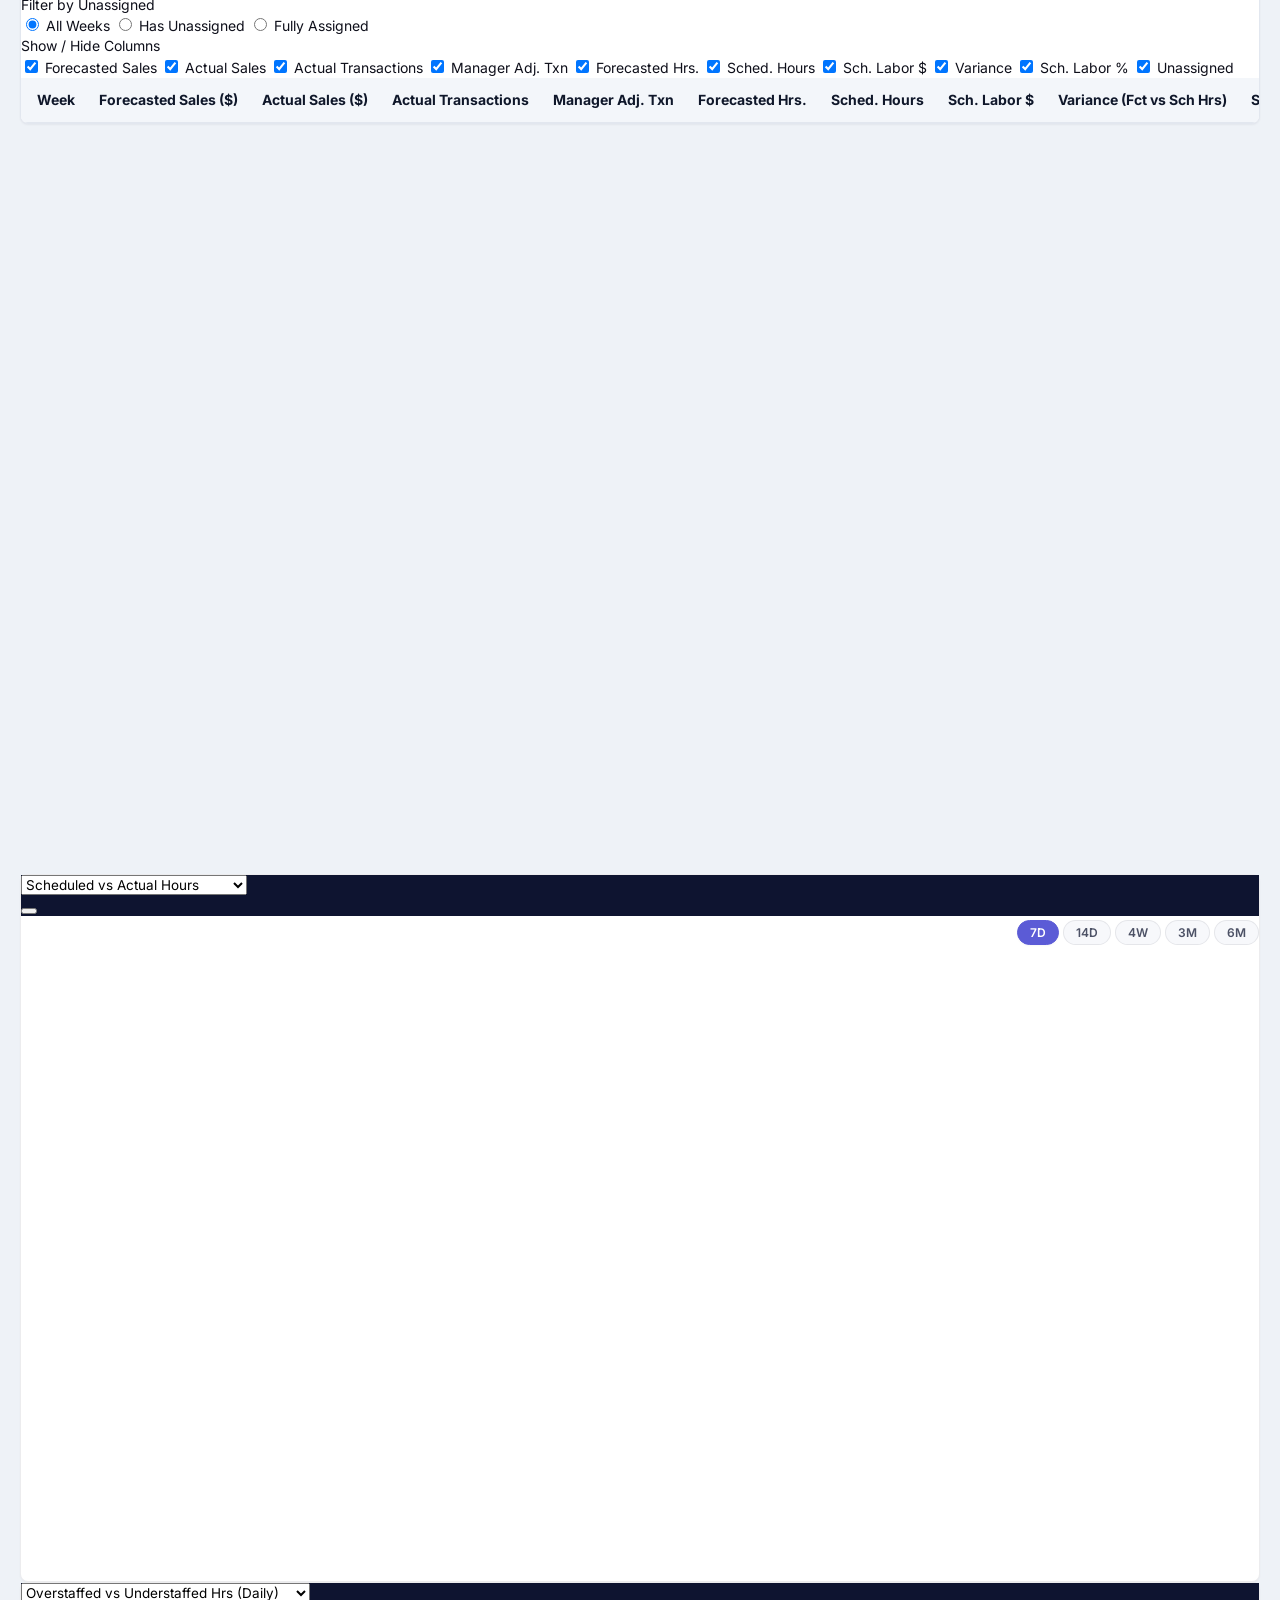
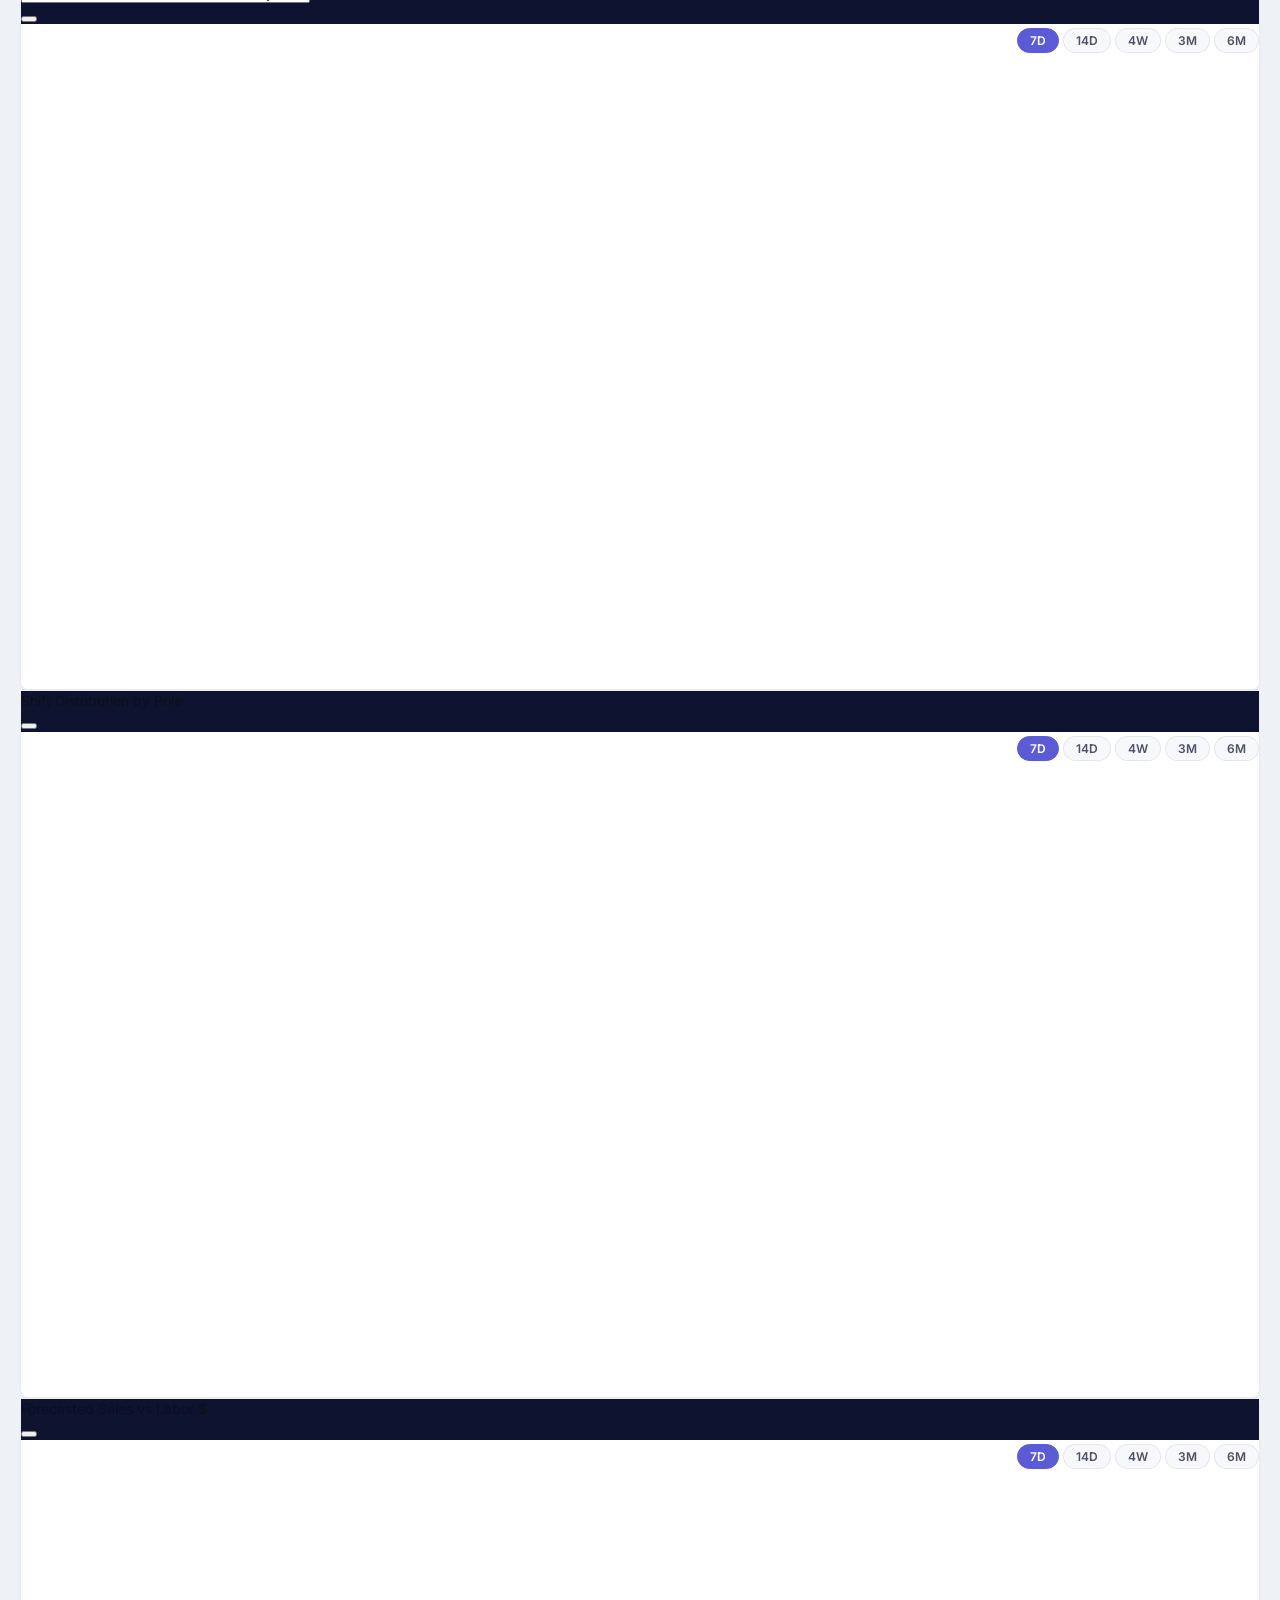
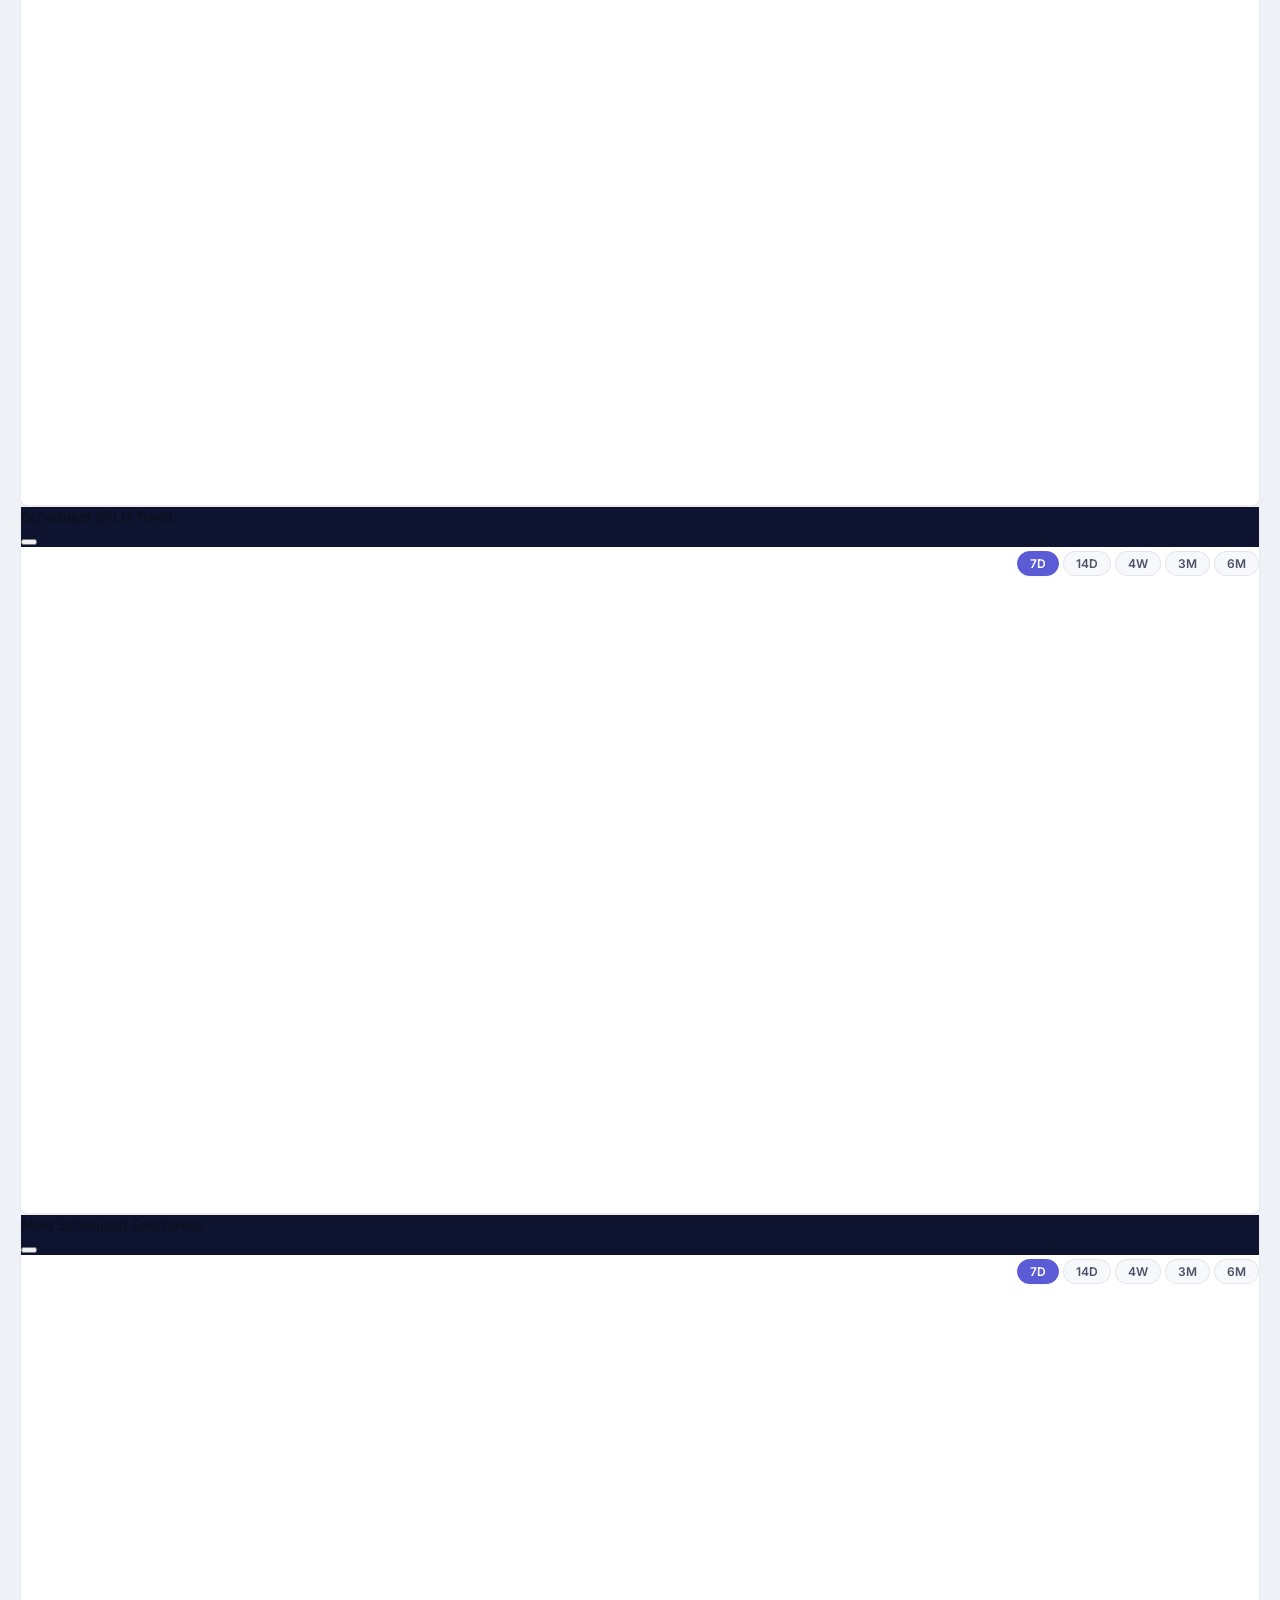
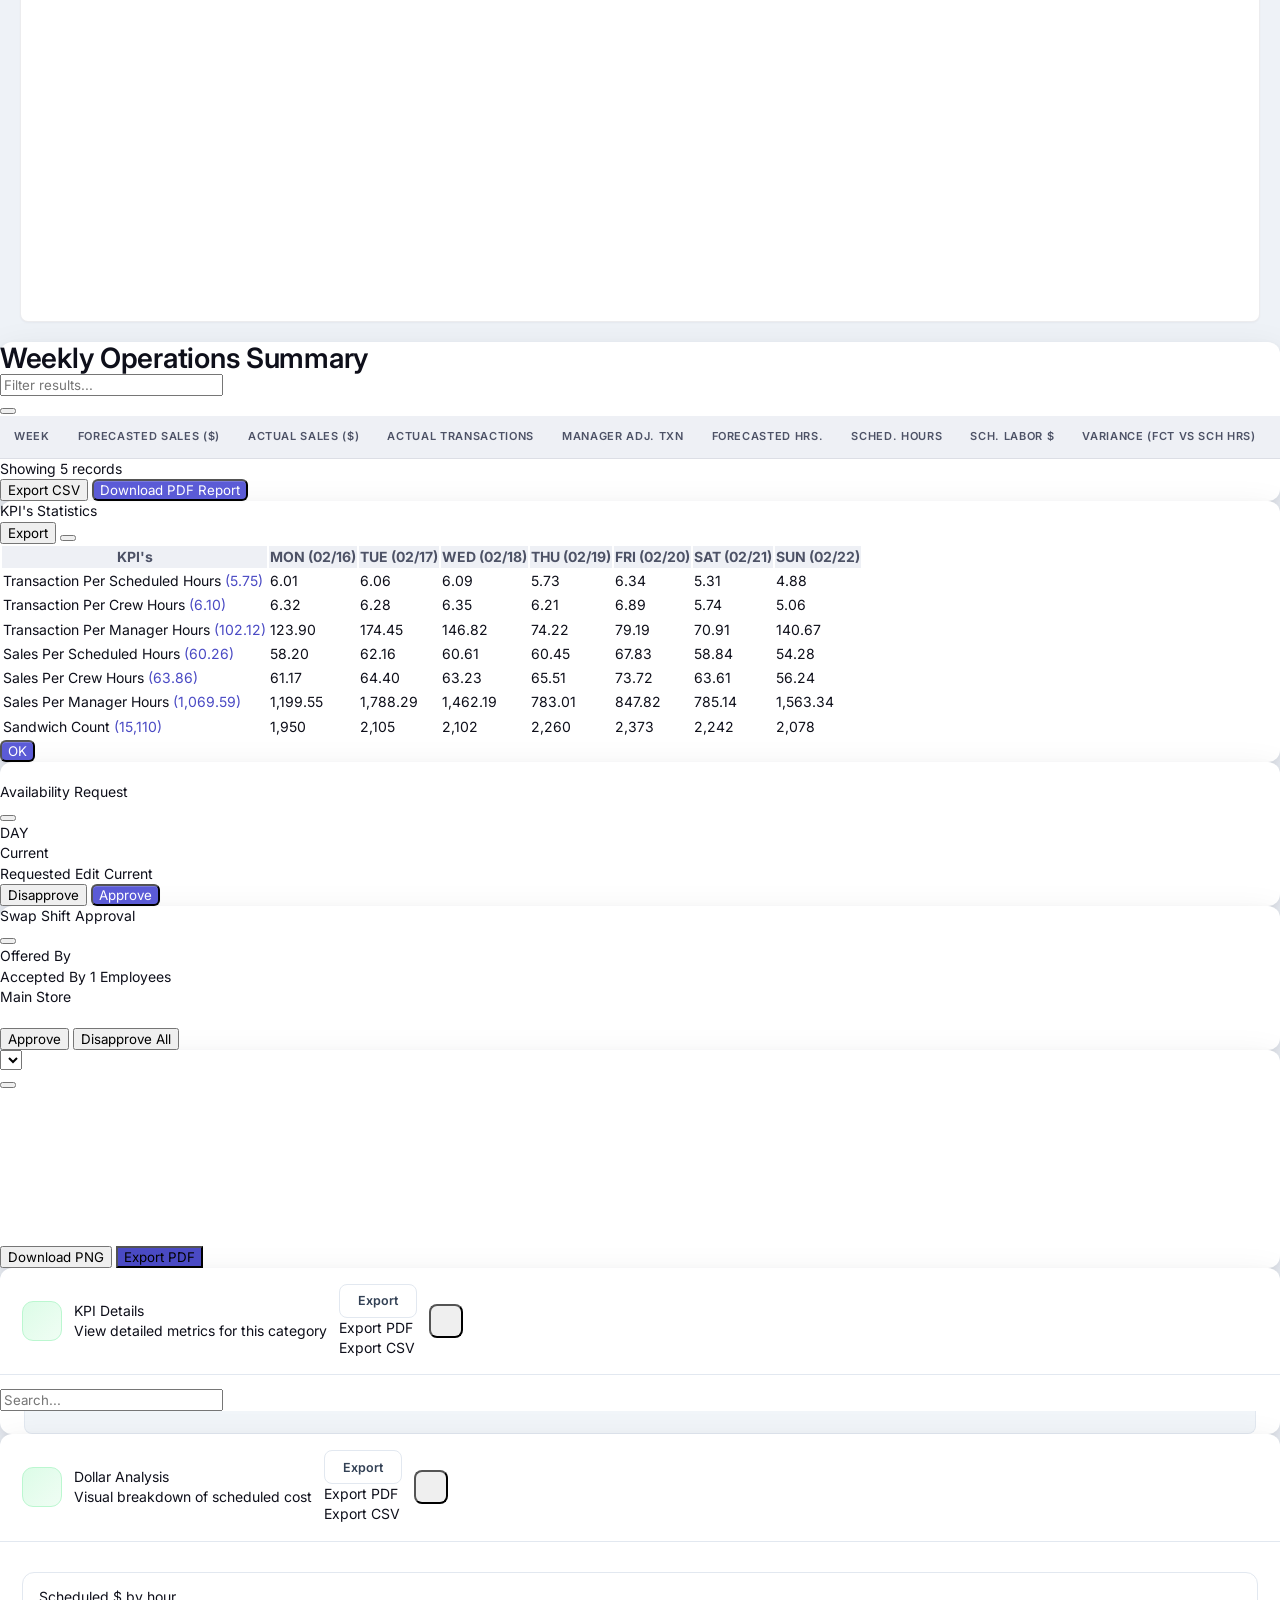
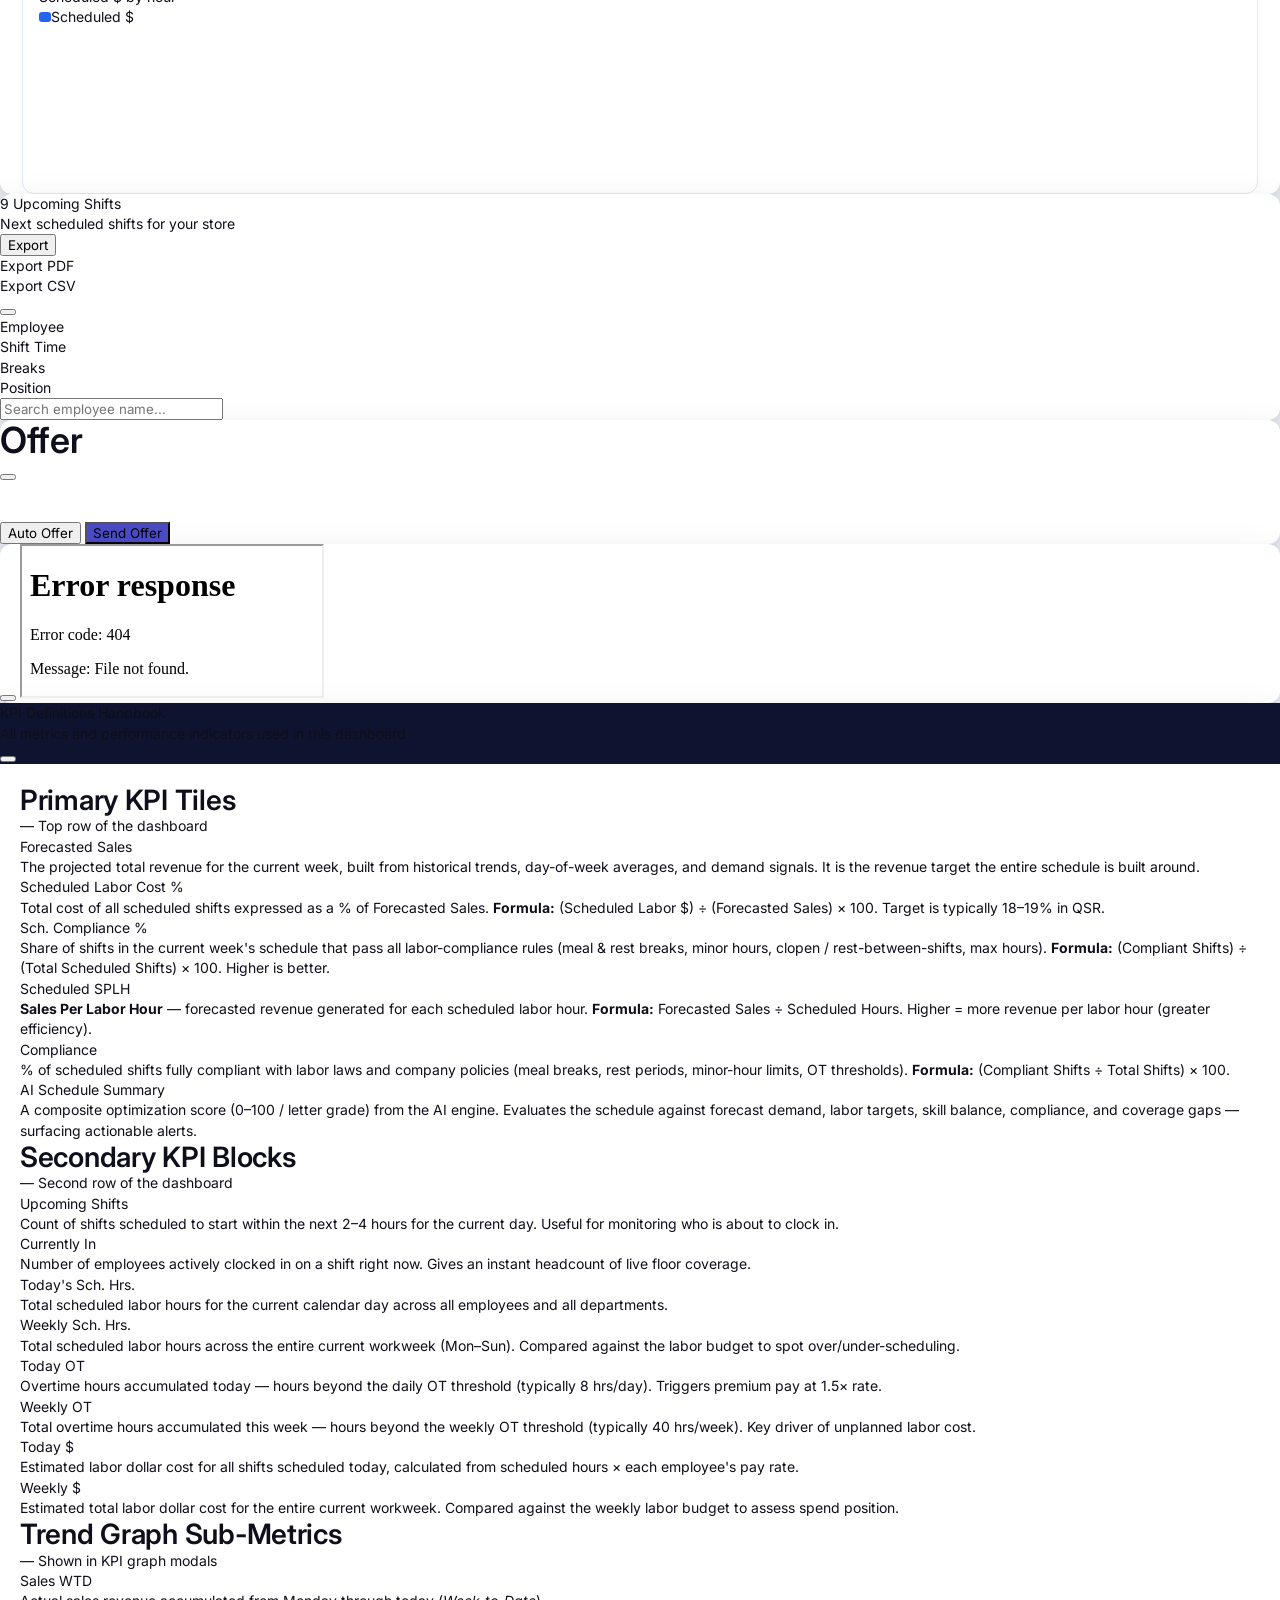
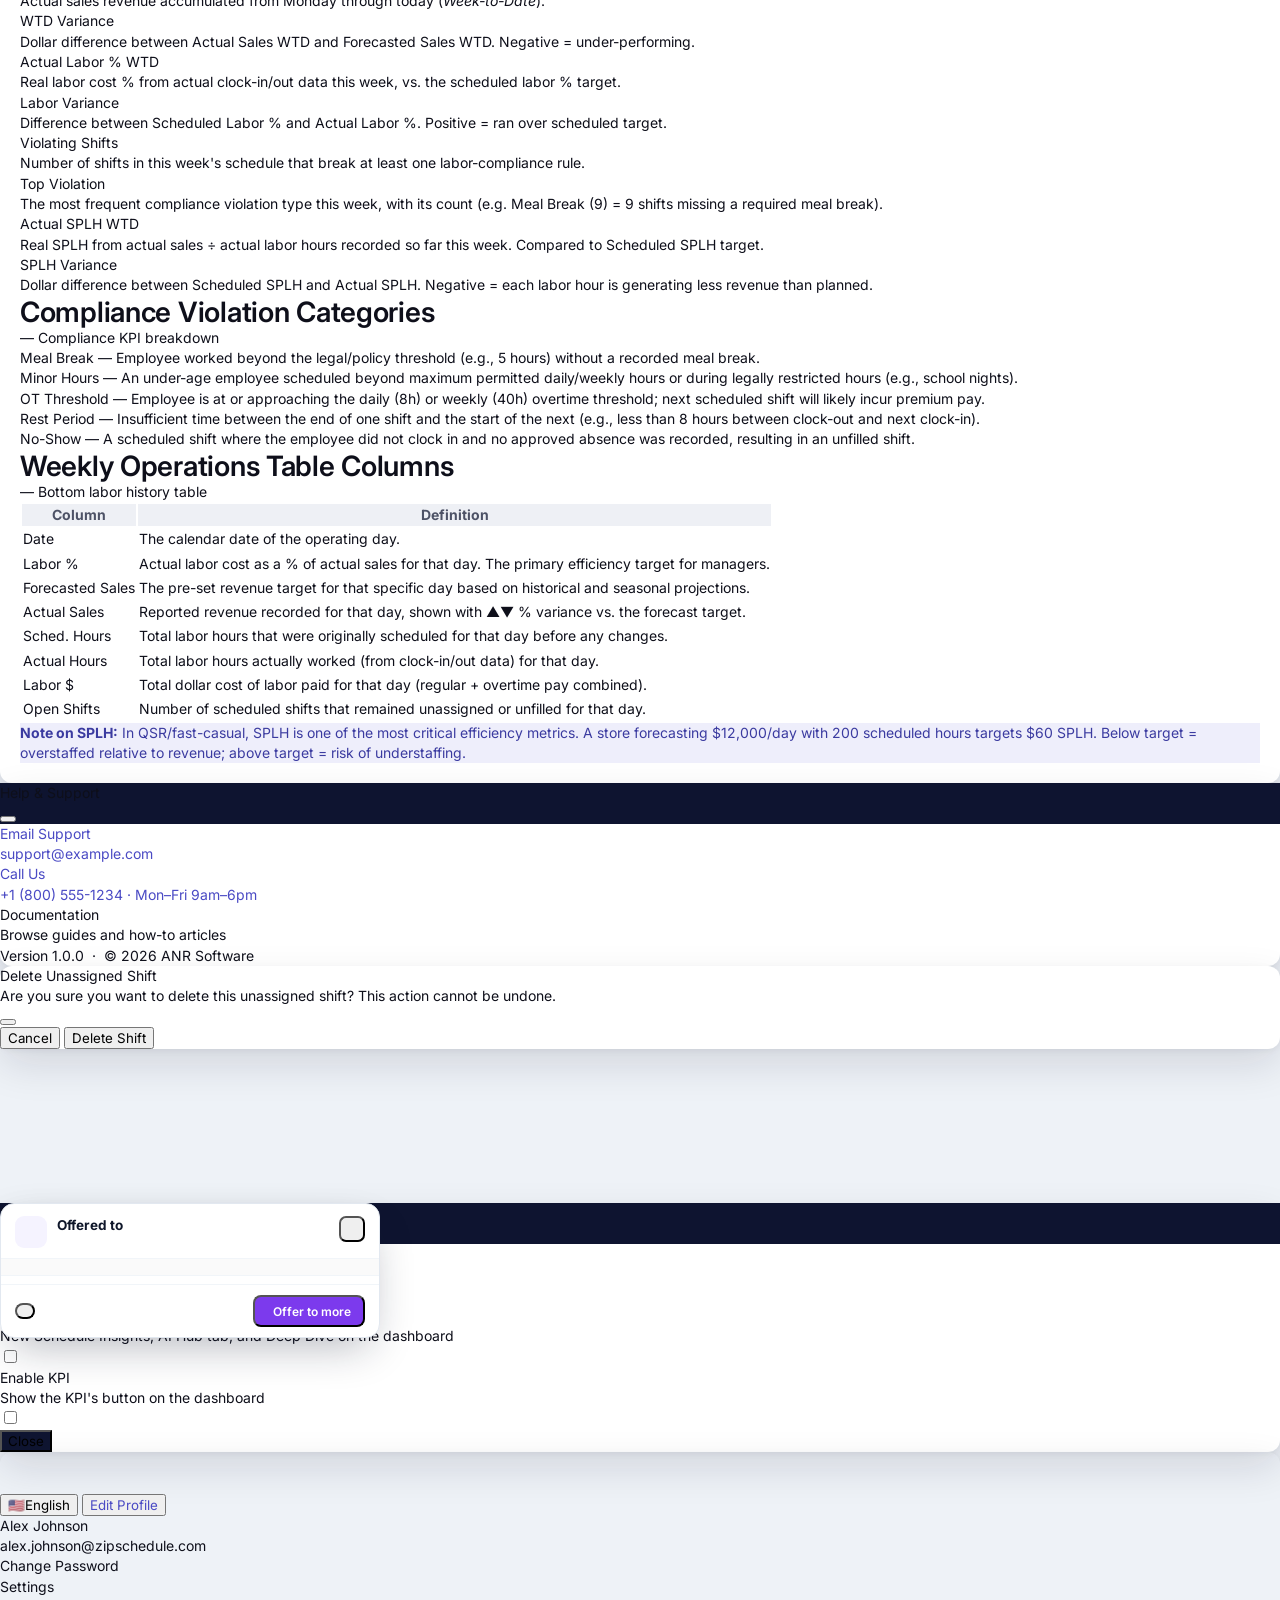
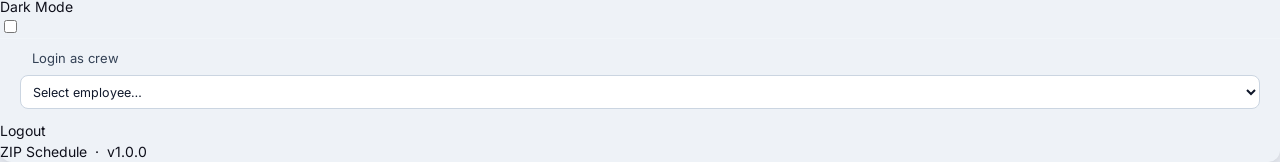
==== commit 0c478fcf: "Temporary availability, new hours editor and redesigned availability screens - Temporary availabilit" ====
--- a/index.html
+++ b/index.html
@@ -26,6 +26,7 @@
 <link rel="stylesheet" href="dashboard-redesign.css">
 <link rel="stylesheet" href="team-center.css">
 <link rel="stylesheet" href="availability-request-modal.css">
+<link rel="stylesheet" href="temp-availability.css">
 <link rel="stylesheet" href="offer-modal.css">
 
 <!-- Apply persisted dark mode before paint to avoid FOUC -->
@@ -5211,6 +5212,7 @@
 <script src="availability-request-modal.js"></script>
 <script src="offer-modal.js"></script>
 <script src="crew-bridge.js"></script>
+<script src="temp-availability.js"></script>
 <script src="crew-requests.js"></script>
 </body>
 </html>
--- a/dashboard-redesign.css
+++ b/dashboard-redesign.css
@@ -626,3 +626,27 @@
 html.dark .sd-table-card #mainLaborTable tbody td { color: #e2e8f0 !important; }
 html.dark .sd-row-name, html.dark .sd-panel-title { color: #f1f5f9; }
 html.dark .sd-row-sub { color: #cbd5e1; }
+
+/* ---- Dark mode: hover states + text that was still using light-theme colours ---- */
+html.dark .sd-row:hover { background: #22324b; border-color: #3b5272; box-shadow: none; }
+html.dark .sd-row { border-color: #2d3f55; }
+html.dark .sd-row-pre { color: #94a3b8; }
+html.dark .du-name { color: #f1f5f9; }
+html.dark .du-row:hover { background: #22324b; }
+html.dark .sd-kpi-title, html.dark .sd-table-title { color: #f1f5f9; }
+html.dark .sd-chip:not(.active) { background: transparent; color: #cbd5e1; }
+html.dark .sd-chip:not(.active):hover { background: rgba(255, 255, 255, .08); color: #f1f5f9; }
+html.dark .sd-icon-btn--ok { background: rgba(34, 197, 94, .14); }
+html.dark .sd-icon-btn--ok:hover { background: rgba(34, 197, 94, .26); }
+html.dark .sd-icon-btn--no { background: rgba(244, 63, 94, .14); }
+html.dark .sd-icon-btn--no:hover { background: rgba(244, 63, 94, .26); }
+html.dark .sd-icon-btn--blue { background: rgba(59, 130, 246, .16); }
+html.dark .sd-icon-btn--blue:hover { background: rgba(59, 130, 246, .28); }
+html.dark .sd-tools button { color: #cbd5e1; }
+html.dark .sd-tools button:hover { background: #243248; border-color: #3b5272; color: #93c5fd; }
+html.dark .sd-table-card #mainLaborTable thead th { color: #f1f5f9 !important; border-bottom-color: #2d3f55 !important; }
+html.dark .sd-table-card #mainLaborTable tbody td { border-bottom-color: #2d3f55 !important; }
+html.dark .sd-table-card #mainLaborTable tbody td + td { border-left-color: #2d3f55; }
+html.dark .sd-table-card #mainLaborTable tbody tr:hover { background: #22324b !important; }
+html.dark .sd-table-card #mainLaborTable .labor-date { color: #93c5fd !important; }
+html.dark .sd-list::-webkit-scrollbar-thumb { background: #3b5272; }
--- a/temp-availability.css
+++ b/temp-availability.css
@@ -0,0 +1,532 @@
+/* =====================================================================
+   Temporary Availability + manual time entry            (prefix: ta-)
+   Same tokens as the availability pop-ups (slate text, blue brand, green
+   availability). Temporary availability has its own cyan identity so it
+   never reads as regular availability. Follows html.dark.
+   ===================================================================== */
+.ta-scope, .avm-root, #eaView {
+  --ta-surface: #ffffff; --ta-surface-2: #f8fafc; --ta-line: #e2e8f0; --ta-line-2: #cbd5e1;
+  --ta-ink: #0f172a; --ta-ink-2: #475569; --ta-ink-3: #94a3b8;
+  --ta-brand: #2563eb; --ta-brand-soft: #eff6ff; --ta-brand-line: #bfdbfe;
+  --ta-avail: #22c55e; --ta-avail-ink: #15803d; --ta-avail-soft: #f0fdf4; --ta-avail-line: #bbf7d0;
+  --ta-temp: #0891b2; --ta-temp-ink: #0e7490; --ta-temp-soft: #ecfeff; --ta-temp-line: #a5f3fc;
+  --ta-reg: #94a3b8;
+  --ta-mgr: #7c3aed; --ta-mgr-soft: #f5f3ff; --ta-mgr-line: #ddd6fe;
+  --ta-warn: #b45309; --ta-warn-soft: #fffbeb; --ta-warn-line: #fde68a; --ta-pend: #f59e0b;
+  --ta-danger: #dc2626; --ta-danger-soft: #fef2f2; --ta-danger-line: #fecaca;
+  --ta-info: #1d4ed8; --ta-info-soft: #eff6ff; --ta-info-line: #bfdbfe;
+  --ta-cell: #ffffff; --ta-lock: #f1f5f9;
+}
+html.dark .ta-scope, html.dark .avm-root, html.dark #eaView {
+  --ta-surface: #1e293b; --ta-surface-2: #162032; --ta-line: #2d3f55; --ta-line-2: #3b4f6b;
+  --ta-ink: #f1f5f9; --ta-ink-2: #cbd5e1; --ta-ink-3: #94a3b8;
+  --ta-brand: #3b82f6; --ta-brand-soft: #172a4a; --ta-brand-line: #24426e;
+  --ta-avail-ink: #86efac; --ta-avail-soft: #14301f; --ta-avail-line: #1f5132;
+  --ta-temp: #22d3ee; --ta-temp-ink: #67e8f9; --ta-temp-soft: #0f2f38; --ta-temp-line: #155e75;
+  --ta-reg: #64748b;
+  --ta-mgr: #a78bfa; --ta-mgr-soft: #2a2350; --ta-mgr-line: #4c3d8f;
+  --ta-warn: #fbbf24; --ta-warn-soft: #33270f; --ta-warn-line: #5c4512;
+  --ta-danger: #f87171; --ta-danger-soft: #3a1a1d; --ta-danger-line: #6b2a2f;
+  --ta-info: #93c5fd; --ta-info-soft: #172a4a; --ta-info-line: #24426e;
+  --ta-cell: #1a2436; --ta-lock: #141d2d;
+}
+.ta-scope { font-family: var(--font-sans, Inter, system-ui, sans-serif); color: var(--ta-ink); font-size: 13px; }
+.ta-scope :where(button, input, select, textarea) { font-family: inherit; }
+.ta-scope :focus-visible { outline: 2px solid var(--ta-brand); outline-offset: 2px; }
+.ta-scope svg.lucide { width: 15px; height: 15px; flex: none; }
+
+/* ---------- buttons, chips, segmented controls ---------- */
+.ta-btn { display: inline-flex; align-items: center; gap: 6px; height: 34px; padding: 0 14px; border-radius: 8px; border: 1px solid var(--ta-line);
+  background: var(--ta-surface); color: var(--ta-ink-2); font-size: 13px; font-weight: 600; cursor: pointer; white-space: nowrap; transition: background .15s, border-color .15s, color .15s, filter .15s; }
+.ta-btn:hover { background: var(--ta-surface-2); color: var(--ta-ink); border-color: var(--ta-line-2); }
+.ta-btn svg { width: 15px; height: 15px; }
+.ta-btn.sm { height: 30px; padding: 0 10px; font-size: 12px; }
+.ta-btn.primary { background: var(--ta-brand); border-color: var(--ta-brand); color: #fff; box-shadow: 0 2px 8px rgba(37, 99, 235, .28); }
+.ta-btn.danger { background: #dc2626; border-color: #dc2626; color: #fff; }
+.ta-btn.ok { background: var(--ta-avail-soft); border-color: var(--ta-avail-line); color: var(--ta-avail-ink); }
+.ta-btn.ok.solid { background: #16a34a; border-color: #16a34a; color: #fff; box-shadow: 0 2px 8px rgba(22, 163, 74, .28); }
+.ta-btn.no { background: var(--ta-danger-soft); border-color: var(--ta-danger-line); color: var(--ta-danger); }
+.ta-btn.gd { background: var(--ta-surface); border-color: var(--ta-danger-line); color: var(--ta-danger); }
+.ta-btn.gd:hover, .ta-btn.no:hover { background: var(--ta-danger-soft); color: var(--ta-danger); }
+.ta-btn.primary:hover, .ta-btn.danger:hover, .ta-btn.ok.solid:hover { filter: brightness(1.07); color: #fff; }
+.ta-btn.ok:not(.solid):hover { background: #dcfce7; color: var(--ta-avail-ink); }
+html.dark .ta-btn.ok:not(.solid):hover { background: #1a3d28; }
+.ta-btn:disabled { opacity: .45; cursor: not-allowed; filter: none; box-shadow: none; }
+.ta-icon { width: 32px; height: 32px; border-radius: 9px; border: 1px solid var(--ta-line); background: var(--ta-surface); color: var(--ta-ink-2);
+  display: inline-flex; align-items: center; justify-content: center; cursor: pointer; flex: none; }
+.ta-icon:hover { background: var(--ta-brand-soft); border-color: var(--ta-brand-line); color: var(--ta-brand); }
+.ta-icon:disabled { opacity: .4; cursor: not-allowed; background: var(--ta-surface); color: var(--ta-ink-3); border-color: var(--ta-line); }
+.ta-ic { width: 36px; height: 36px; border-radius: 10px; display: inline-flex; align-items: center; justify-content: center; flex: none;
+  background: linear-gradient(135deg, var(--ta-temp-soft), color-mix(in srgb, var(--ta-temp) 18%, var(--ta-surface))); color: var(--ta-temp-ink); border: 1px solid var(--ta-temp-line); }
+.ta-ic svg { width: 18px !important; height: 18px !important; }
+
+.ta-chip { display: inline-flex; align-items: center; font-size: 10.5px; font-weight: 700; padding: 1px 8px; border-radius: 999px; white-space: nowrap; line-height: 17px; }
+.ta-chip.st-pending { background: var(--ta-warn-soft); color: var(--ta-warn); box-shadow: inset 0 0 0 1px var(--ta-warn-line); }
+.ta-chip.st-approved { background: var(--ta-avail-soft); color: var(--ta-avail-ink); box-shadow: inset 0 0 0 1px var(--ta-avail-line); }
+.ta-chip.st-active { background: var(--ta-mgr-soft); color: var(--ta-mgr); box-shadow: inset 0 0 0 1px var(--ta-mgr-line); }
+.ta-chip.st-declined { background: var(--ta-danger-soft); color: var(--ta-danger); box-shadow: inset 0 0 0 1px var(--ta-danger-line); }
+.ta-chip.st-cancelled, .ta-chip.st-removed, .ta-chip.st-replaced, .ta-chip.st-expired { background: var(--ta-surface-2); color: var(--ta-ink-3); box-shadow: inset 0 0 0 1px var(--ta-line); }
+.ta-chip.tm-now { background: var(--ta-temp); color: #fff; }
+html.dark .ta-chip.tm-now { color: #0f172a; }
+.ta-chip.tm-soon { background: var(--ta-temp-soft); color: var(--ta-temp-ink); box-shadow: inset 0 0 0 1px var(--ta-temp-line); }
+.ta-chip.tm-ended { background: var(--ta-surface-2); color: var(--ta-ink-3); }
+.ta-src { display: inline-flex; align-items: center; gap: 4px; font-weight: 600; }
+.ta-src svg { width: 12px !important; height: 12px !important; }
+.ta-src.mgr { color: var(--ta-mgr); }
+.ta-src.emp { color: var(--ta-temp-ink); }
+.ta-count { display: inline-flex; min-width: 20px; height: 18px; padding: 0 6px; border-radius: 999px; align-items: center; justify-content: center;
+  background: var(--ta-surface-2); border: 1px solid var(--ta-line); color: var(--ta-ink-2); font-size: 11px; font-weight: 700; }
+.ta-delta { font-size: 11px; font-weight: 700; padding: 1px 7px; border-radius: 999px; margin-left: 4px; vertical-align: 2px; }
+.ta-delta.up { background: var(--ta-avail-soft); color: var(--ta-avail-ink); }
+.ta-delta.dn { background: var(--ta-danger-soft); color: var(--ta-danger); }
+.ta-delta.eq { background: var(--ta-surface-2); color: var(--ta-ink-3); }
+
+.ta-seg { display: inline-flex; gap: 2px; padding: 3px; border-radius: 9px; background: var(--ta-surface-2); border: 1px solid var(--ta-line); align-items: center; flex: none; }
+.ta-seg button { border: 0; background: none; height: 26px; padding: 0 10px; border-radius: 6px; cursor: pointer; color: var(--ta-ink-2); font-size: 12px; font-weight: 600;
+  display: inline-flex; align-items: center; gap: 5px; white-space: nowrap; }
+.ta-seg button svg { width: 13px !important; height: 13px !important; }
+.ta-seg button:hover { color: var(--ta-ink); }
+.ta-seg button.on { background: var(--ta-surface); color: var(--ta-ink); box-shadow: 0 1px 3px rgba(15, 23, 42, .12), 0 0 0 1px var(--ta-line); }
+.ta-seg button.on.ok { background: var(--ta-avail); color: #fff; box-shadow: 0 2px 6px rgba(34, 197, 94, .35); }
+.ta-seg button.on.no { background: var(--ta-surface); color: var(--ta-danger); box-shadow: 0 0 0 1px var(--ta-danger-line); }
+.ta-seg .cap { font-size: 10.5px; font-weight: 700; text-transform: uppercase; letter-spacing: .06em; color: var(--ta-ink-3); padding: 0 6px 0 5px; }
+.ta-seg.sm button { height: 24px; font-size: 11.5px; }
+
+/* ---------- notes ---------- */
+.ta-notes { display: flex; flex-direction: column; gap: 8px; }
+.ta-note { display: flex; gap: 9px; align-items: flex-start; padding: 9px 12px; border-radius: 10px; border: 1px solid transparent; font-size: 12.5px; line-height: 1.5; }
+.ta-note svg { width: 15px !important; height: 15px !important; flex: none; margin-top: 2px; }
+.ta-note ul { margin: 4px 0 0; padding-left: 18px; }
+.ta-note.info { background: var(--ta-info-soft); border-color: var(--ta-info-line); color: var(--ta-info); }
+.ta-note.warn { background: var(--ta-warn-soft); border-color: var(--ta-warn-line); color: var(--ta-warn); }
+.ta-note.err { background: var(--ta-danger-soft); border-color: var(--ta-danger-line); color: var(--ta-danger); }
+.ta-note.temp { background: var(--ta-temp-soft); border-color: var(--ta-temp-line); color: var(--ta-temp-ink); }
+.ta-note.quote { background: var(--ta-surface-2); border-color: var(--ta-line); color: var(--ta-ink-2); }
+.ta-note .ta-link, .ta-link { border: 0; background: none; padding: 0; color: inherit; font: inherit; font-weight: 700; text-decoration: underline; text-underline-offset: 2px; cursor: pointer; }
+
+/* =====================================================================
+   Manual time entry panel (all editors)
+   ===================================================================== */
+.ta-wp { display: flex; flex-wrap: wrap; align-items: center; gap: 8px 12px; padding: 10px 12px; border-radius: 12px;
+  background: linear-gradient(180deg, var(--ta-surface), var(--ta-surface-2)); border: 1px solid var(--ta-brand-line);
+  box-shadow: 0 6px 18px -12px rgba(37, 99, 235, .45); position: relative; }
+.ta-wp-t { display: flex; flex-direction: column; min-width: 118px; }
+.ta-wp-t b { font-size: 13px; font-weight: 700; color: var(--ta-ink); line-height: 1.25; }
+.ta-wp-t small { font-size: 11px; color: var(--ta-ink-3); max-width: 240px; line-height: 1.35; margin-top: 1px; }
+.ta-wins { display: flex; flex-wrap: wrap; align-items: center; gap: 8px; flex: 1 1 360px; min-width: 0; }
+.ta-win { display: inline-flex; align-items: center; gap: 6px; padding: 4px 4px 4px 6px; border-radius: 10px; background: var(--ta-surface); border: 1px solid var(--ta-line); }
+.ta-win.err { border-color: var(--ta-danger-line); background: var(--ta-danger-soft); }
+.ta-win.draft { border-style: dashed; border-color: var(--ta-brand-line); }
+.ta-win .n { width: 18px; height: 18px; border-radius: 50%; background: var(--ta-avail); color: #fff; font-size: 10.5px; font-weight: 700; display: inline-flex; align-items: center; justify-content: center; flex: none; }
+.ta-win.draft .n { background: var(--ta-brand); }
+.ta-win .to { font-size: 11.5px; color: var(--ta-ink-3); font-weight: 600; }
+.ta-win .dur { font-size: 11px; font-weight: 700; color: var(--ta-avail-ink); background: var(--ta-avail-soft); border-radius: 999px; padding: 1px 7px; }
+.ta-win.draft .dur { color: var(--ta-brand); background: var(--ta-brand-soft); }
+.ta-xbtn { width: 24px; height: 24px; border-radius: 7px; border: 0; background: none; color: var(--ta-ink-3); display: inline-flex; align-items: center; justify-content: center; cursor: pointer; }
+.ta-xbtn:hover { background: var(--ta-danger-soft); color: var(--ta-danger); }
+.ta-xbtn svg { width: 14px !important; height: 14px !important; }
+.ta-time { display: inline-flex; align-items: center; height: 30px; border: 1px solid var(--ta-line-2); border-radius: 8px; background: var(--ta-surface); overflow: hidden; transition: border-color .15s, box-shadow .15s; }
+.ta-time:focus-within { border-color: var(--ta-brand); box-shadow: 0 0 0 3px color-mix(in srgb, var(--ta-brand) 18%, transparent); }
+.ta-time.err { border-color: var(--ta-danger); box-shadow: 0 0 0 3px color-mix(in srgb, var(--ta-danger) 14%, transparent); }
+.ta-time > svg { width: 13px !important; height: 13px !important; color: var(--ta-ink-3); margin-left: 7px; }
+.ta-tin { width: 50px; height: 100%; border: 0; background: none; padding: 0 4px 0 5px; font-size: 13px; font-weight: 600; color: var(--ta-ink); font-variant-numeric: tabular-nums; outline: none; }
+.ta-tin::placeholder { color: var(--ta-ink-3); font-weight: 500; }
+.ta-scope .ta-tin:focus-visible { outline: none; }
+.ta-ap { display: inline-flex; height: 100%; border-left: 1px solid var(--ta-line); }
+.ta-ap button { border: 0; background: var(--ta-surface-2); color: var(--ta-ink-3); font-size: 10.5px; font-weight: 700; padding: 0 6px; cursor: pointer; letter-spacing: .02em; }
+.ta-ap button + button { border-left: 1px solid var(--ta-line); }
+.ta-ap button.on { background: var(--ta-brand); color: #fff; }
+.ta-ap button:not(.on):hover { color: var(--ta-ink); background: var(--ta-surface); }
+.ta-add { display: inline-flex; align-items: center; gap: 5px; height: 30px; padding: 0 10px; border-radius: 8px; border: 1px dashed var(--ta-brand-line); background: var(--ta-brand-soft);
+  color: var(--ta-brand); font-size: 12px; font-weight: 700; cursor: pointer; }
+.ta-add:hover { border-style: solid; }
+.ta-add svg { width: 14px !important; height: 14px !important; }
+.ta-off { display: inline-flex; align-items: center; gap: 6px; font-size: 12px; color: var(--ta-ink-3); }
+.ta-off svg { width: 14px !important; height: 14px !important; }
+.ta-wp-x { display: flex; gap: 6px; flex-wrap: wrap; margin-left: auto; }
+.ta-werr { flex-basis: 100%; display: flex; gap: 6px; align-items: flex-start; font-size: 12px; color: var(--ta-danger); font-weight: 600; }
+.ta-werr svg { width: 14px !important; height: 14px !important; margin-top: 1px; }
+
+/* Manager regular availability (Schedule Pad pop-up): panel under the selected day */
+.avm-times { margin: 6px 0 10px 52px; }
+.avm-day[data-aday] { cursor: pointer; border-radius: 6px; transition: background .15s, color .15s; }
+.avm-day[data-aday]:hover { background: var(--avm-brand-soft); color: var(--avm-brand); }
+.avm-day.sel { background: var(--avm-brand-soft); color: var(--avm-brand) !important; box-shadow: inset 3px 0 0 var(--avm-brand); border-radius: 0 6px 6px 0; }
+.avm-day.sel:hover { background: var(--avm-brand-soft); }
+.avm-tabs-mode { display: flex; align-items: center; gap: 12px; padding: 10px 20px 0; border-bottom: 1px solid var(--avm-line); }
+.avm-mtab { position: relative; display: inline-flex; align-items: center; gap: 7px; border: 0; background: none; padding: 8px 4px 11px; margin-bottom: -1px; cursor: pointer;
+  font-size: 13.5px; font-weight: 600; color: var(--avm-ink-2); border-bottom: 2px solid transparent; }
+.avm-mtab svg { width: 16px !important; height: 16px !important; }
+.avm-mtab:hover { color: var(--avm-ink); }
+.avm-mtab.on { color: var(--avm-brand); border-bottom-color: var(--avm-brand); }
+.avm-mtab.temp.on { color: var(--ta-temp-ink); border-bottom-color: var(--ta-temp); }
+.avm-mtab .b { font-size: 10.5px; font-weight: 700; padding: 0 6px; border-radius: 999px; line-height: 17px; background: var(--ta-warn-soft); color: var(--ta-warn); box-shadow: inset 0 0 0 1px var(--ta-warn-line); }
+.avm-mtab .b.t { background: var(--ta-temp-soft); color: var(--ta-temp-ink); box-shadow: inset 0 0 0 1px var(--ta-temp-line); }
+.avm-tabs-mode .hint { margin-left: auto; font-size: 11.5px; color: var(--avm-ink-3); padding-bottom: 8px; }
+.avm-modal.is-temp #avmStatus, .avm-modal.is-temp #avmBar, .avm-modal.is-temp #avmTools, .avm-modal.is-temp #avmNote,
+.avm-modal.is-temp .avm-scroll, .avm-modal.is-temp #avmLegend { display: none; }
+#avmTemp { display: none; }
+.avm-modal.is-temp #avmTemp { display: block; }
+
+/* Crew regular availability: panel above the week board */
+.ea-times { flex: none; padding: 10px 18px 0; }
+.ea-times .ta-wp { padding: 8px 10px; }
+.ea-tdays { display: flex; gap: 4px; flex-wrap: wrap; }
+.ea-tdays button { height: 28px; padding: 0 9px; border-radius: 7px; border: 1px solid var(--ta-line); background: var(--ta-surface); color: var(--ta-ink-2); font-size: 12px; font-weight: 600; cursor: pointer; display: inline-flex; align-items: center; gap: 5px; }
+.ea-tdays button small { font-size: 10.5px; color: var(--ta-ink-3); font-weight: 600; }
+.ea-tdays button:hover { border-color: var(--ta-brand-line); color: var(--ta-brand); }
+.ea-tdays button.on { background: var(--ta-brand); border-color: var(--ta-brand); color: #fff; }
+.ea-tdays button.on small { color: rgba(255, 255, 255, .8); }
+#eaView .ea-ch .dn[data-day] { cursor: pointer; border-radius: 6px; padding: 0 4px; }
+#eaView .ea-ch .dn[data-day]:hover { color: var(--ea-brand); }
+#eaView .ea-col.sel-day .ea-ch { box-shadow: inset 0 -3px 0 var(--ea-brand); }
+
+/* Crew: Regular / Temporary switch in the left panel */
+.ta-modes { display: flex; gap: 4px; padding: 10px 16px 0; }
+.ta-modes button { flex: 1; display: inline-flex; align-items: center; justify-content: center; gap: 6px; height: 34px; border-radius: 9px; border: 1px solid var(--ea-line);
+  background: var(--ea-surface-2); color: var(--ea-ink-2); font-size: 12.5px; font-weight: 700; cursor: pointer; }
+.ta-modes button svg { width: 15px; height: 15px; }
+.ta-modes button:hover { color: var(--ea-ink); }
+.ta-modes button.on { background: var(--ea-surface); color: var(--ea-brand); border-color: var(--ea-brand); box-shadow: 0 0 0 3px color-mix(in srgb, var(--ea-brand) 14%, transparent); }
+.ta-modes button.temp.on { color: var(--ta-temp-ink); border-color: var(--ta-temp); box-shadow: 0 0 0 3px color-mix(in srgb, var(--ta-temp) 16%, transparent); }
+.ta-modes .b { font-size: 10.5px; padding: 0 6px; border-radius: 999px; line-height: 17px; background: var(--ta-warn-soft); color: var(--ta-warn); }
+#taSide[hidden], #taMain[hidden], #eaRegSide[hidden] { display: none !important; }
+#eaRegMain { display: contents; }
+#eaRegMain[hidden] { display: none; }
+#taMain { flex: 1 1 0; min-height: 0; overflow: auto; }
+#taSide .ta-add-card { margin-top: 12px; }
+#taSide .ta-add-card .pl { background: var(--ta-temp); }
+#taSide .ta-add-card { background: var(--ta-temp-soft); border-color: var(--ta-temp-line); }
+#taSide .ta-add-card .v { color: var(--ta-temp-ink); }
+
+/* =====================================================================
+   Temporary availability views
+   ===================================================================== */
+.ta-wrap { padding: 16px 20px 18px; display: flex; flex-direction: column; gap: 14px; }
+.ta-wrap.crew { padding: 16px 18px 18px; }
+.ta-hero { display: flex; align-items: center; gap: 12px; padding: 14px 16px; border-radius: 14px; border: 1px solid var(--ta-temp-line);
+  background: linear-gradient(120deg, var(--ta-temp-soft), var(--ta-surface) 72%); flex-wrap: wrap; }
+.ta-hero .tx { min-width: 0; flex: 1 1 320px; }
+.ta-hero .tx b { display: block; font-size: 15px; font-weight: 700; color: var(--ta-ink); }
+.ta-hero .tx small { display: block; font-size: 12.5px; color: var(--ta-ink-2); margin-top: 2px; line-height: 1.45; }
+.ta-hero .r { margin-left: auto; }
+
+/* effective availability ribbon */
+.ta-ribbon { border: 1px solid var(--ta-line); border-radius: 14px; padding: 12px 14px 10px; background: var(--ta-surface); }
+.ta-rb-h { display: flex; align-items: center; gap: 10px 16px; flex-wrap: wrap; margin-bottom: 10px; }
+.ta-rb-h > b { display: inline-flex; align-items: center; gap: 7px; font-size: 13px; font-weight: 700; color: var(--ta-ink); }
+.ta-rb-h > b svg { color: var(--ta-ink-3); }
+.ta-rb-h .lg { display: flex; gap: 12px; flex-wrap: wrap; margin-left: auto; font-size: 11.5px; color: var(--ta-ink-2); }
+.ta-rb-h .lg span { display: inline-flex; align-items: center; gap: 5px; }
+.ta-rb-h .k { width: 12px; height: 12px; border-radius: 4px; display: inline-block; }
+.ta-rb-h .k.reg { background: var(--ta-surface-2); box-shadow: inset 0 0 0 1px var(--ta-line-2); }
+.ta-rb-h .k.temp { background: var(--ta-temp-soft); box-shadow: inset 0 0 0 1.5px var(--ta-temp); }
+.ta-rb-h .k.pend { background: transparent; box-shadow: inset 0 0 0 1.5px var(--ta-pend); border-radius: 50%; }
+.ta-rb { display: grid; grid-template-columns: repeat(21, minmax(0, 1fr)); gap: 4px; }
+.ta-rb-d { position: relative; display: flex; flex-direction: column; align-items: center; gap: 2px; padding: 5px 2px 4px; border-radius: 9px; background: var(--ta-surface-2);
+  border: 1px solid var(--ta-line); min-width: 0; cursor: default; }
+.ta-rb-d.wk { margin-left: 0; }
+.ta-rb-d .dw { font-size: 9.5px; font-weight: 700; text-transform: uppercase; color: var(--ta-ink-3); letter-spacing: .03em; }
+.ta-rb-d .dn { font-size: 13px; font-weight: 700; color: var(--ta-ink); line-height: 1.1; }
+.ta-rb-d .bar { display: grid; grid-template-columns: repeat(24, 1fr); width: 100%; height: 4px; border-radius: 2px; overflow: hidden; background: var(--ta-line); margin: 2px 0 1px; }
+.ta-rb-d .bar i.on { background: var(--ta-avail); }
+.ta-rb-d .hh { font-size: 10.5px; font-weight: 700; color: var(--ta-ink-2); }
+.ta-rb-d .src { font-size: 9px; font-weight: 700; text-transform: uppercase; letter-spacing: .04em; color: var(--ta-ink-3); }
+.ta-rb-d.temp { background: var(--ta-temp-soft); border-color: var(--ta-temp); }
+.ta-rb-d.temp .src { color: var(--ta-temp-ink); }
+.ta-rb-d.today { box-shadow: 0 0 0 2px var(--ta-brand); }
+.ta-rb-d.today .dw { color: var(--ta-brand); }
+.ta-rb-d.pend::after { content: ""; position: absolute; top: 4px; right: 4px; width: 7px; height: 7px; border-radius: 50%; background: var(--ta-surface); box-shadow: inset 0 0 0 2px var(--ta-pend); }
+.ta-rb-f { margin: 8px 0 0; font-size: 11.5px; color: var(--ta-ink-3); }
+
+/* list header + sections */
+.ta-lhead { display: flex; align-items: center; gap: 10px; flex-wrap: wrap; }
+.ta-lnote { font-size: 12px; color: var(--ta-ink-3); }
+.ta-sec { display: flex; flex-direction: column; gap: 8px; }
+.ta-sec-h { display: flex; align-items: center; gap: 8px; flex-wrap: wrap; }
+.ta-sec-h b { font-size: 13px; font-weight: 700; color: var(--ta-ink); }
+.ta-sec-h small { font-size: 12px; color: var(--ta-ink-3); }
+.ta-sec.pend .ta-sec-h .ta-count { background: var(--ta-warn-soft); border-color: var(--ta-warn-line); color: var(--ta-warn); }
+.ta-sec.up .ta-sec-h .ta-count { background: var(--ta-temp-soft); border-color: var(--ta-temp-line); color: var(--ta-temp-ink); }
+.ta-none { padding: 14px 16px; border-radius: 12px; border: 1px dashed var(--ta-line-2); color: var(--ta-ink-3); font-size: 12.5px; background: var(--ta-surface-2); }
+.ta-none.sm { padding: 10px 12px; margin-top: 12px; }
+.ta-hist { border: 1px solid var(--ta-line); border-radius: 12px; padding: 0 12px; background: var(--ta-surface); }
+.ta-hist summary { display: flex; align-items: center; gap: 8px; padding: 11px 0; cursor: pointer; font-size: 13px; font-weight: 700; color: var(--ta-ink-2); list-style: none; }
+.ta-hist summary::-webkit-details-marker { display: none; }
+.ta-hist summary small { font-weight: 500; color: var(--ta-ink-3); font-size: 12px; }
+.ta-hist[open] summary { border-bottom: 1px solid var(--ta-line); margin-bottom: 10px; }
+.ta-hist .ta-card { margin-bottom: 10px; }
+
+/* record card */
+.ta-card { position: relative; border: 1px solid var(--ta-line); border-radius: 12px; background: var(--ta-surface); overflow: hidden; transition: box-shadow .2s, border-color .2s; }
+.ta-card::before { content: ""; position: absolute; left: 0; top: 0; bottom: 0; width: 4px; background: var(--ta-temp); }
+.ta-card.st-pending::before { background: var(--ta-pend); }
+.ta-card.st-active::before { background: var(--ta-mgr); }
+.ta-card.st-declined::before { background: var(--ta-danger); }
+.ta-card.st-cancelled::before, .ta-card.st-removed::before, .ta-card.st-replaced::before, .ta-card.st-expired::before { background: var(--ta-line-2); }
+.ta-card.st-pending { border-style: dashed; border-color: var(--ta-warn-line); }
+.ta-card:hover { box-shadow: 0 8px 22px -16px rgba(15, 23, 42, .45); }
+.ta-card.flash { animation: ta-flash 1.8s ease-out; }
+@keyframes ta-flash { 0% { box-shadow: 0 0 0 4px color-mix(in srgb, var(--ta-temp) 45%, transparent); } 100% { box-shadow: 0 0 0 0 transparent; } }
+.ta-card-m { display: flex; align-items: center; gap: 14px; padding: 12px 14px 12px 18px; flex-wrap: wrap; }
+.ta-av { width: 36px; height: 36px; border-radius: 50%; object-fit: cover; flex: none; border: 1px solid var(--ta-line); }
+.ta-card-t { flex: 1 1 340px; min-width: 0; display: flex; flex-direction: column; gap: 4px; }
+.ta-card-t .nm { font-size: 12px; font-weight: 700; color: var(--ta-brand); }
+.ta-card-t .l1 { display: flex; align-items: center; gap: 6px; flex-wrap: wrap; }
+.ta-card-t .l1 b { font-size: 14px; font-weight: 700; color: var(--ta-ink); margin-right: 2px; }
+.ta-card-t .l2 { display: flex; flex-wrap: wrap; gap: 4px 0; font-size: 12px; color: var(--ta-ink-2); }
+.ta-card-t .l2 > span:not(:first-child)::before { content: "·"; margin: 0 7px; color: var(--ta-ink-3); }
+.ta-card-t .l3 { display: flex; gap: 6px; align-items: flex-start; font-size: 12px; color: var(--ta-ink-2); font-style: italic; }
+.ta-card-t .l3 svg { width: 13px !important; height: 13px !important; margin-top: 2px; color: var(--ta-ink-3); }
+.ta-card-t .l3.bad { color: var(--ta-danger); }
+.ta-card-t .l3.bad svg { color: var(--ta-danger); }
+.ta-card-a { display: flex; gap: 6px; flex-wrap: wrap; justify-content: flex-end; }
+.ta-card-b { border-top: 1px solid var(--ta-line); padding: 10px 14px 4px 18px; background: var(--ta-surface-2); }
+.ta-spark { display: inline-flex; align-items: flex-end; gap: 2px; height: 24px; flex: none; }
+.ta-spark i { width: 5px; border-radius: 2px; background: var(--ta-avail); display: block; }
+.ta-spark i.z { background: var(--ta-line-2); height: 3px !important; }
+.ta-spark em { font-size: 10px; font-style: normal; font-weight: 700; color: var(--ta-ink-3); margin-left: 3px; align-self: center; }
+
+/* crew mini cards (left panel) */
+.ta-mcard { position: relative; width: 100%; text-align: left; display: flex; flex-direction: column; gap: 4px; padding: 10px 12px 10px 15px; margin-bottom: 8px;
+  border: 1.5px solid var(--ta-line); background: var(--ta-surface); border-radius: 12px; cursor: pointer; overflow: hidden; transition: border-color .15s, box-shadow .15s, transform .15s; }
+.ta-mcard::before { content: ""; position: absolute; left: 0; top: 0; bottom: 0; width: 4px; background: var(--ta-temp); }
+.ta-mcard.st-pending::before { background: var(--ta-pend); }
+.ta-mcard.st-active::before { background: var(--ta-mgr); }
+.ta-mcard.st-declined::before { background: var(--ta-danger); }
+.ta-mcard.st-cancelled::before, .ta-mcard.st-removed::before, .ta-mcard.st-replaced::before, .ta-mcard.st-expired::before { background: var(--ta-line-2); }
+.ta-mcard.st-pending { border-style: dashed; }
+.ta-mcard:hover { border-color: var(--ta-line-2); transform: translateY(-1px); box-shadow: 0 8px 20px -14px rgba(15, 23, 42, .35); }
+.ta-mcard.sel { border-color: var(--ta-temp); box-shadow: 0 0 0 3px color-mix(in srgb, var(--ta-temp) 16%, transparent); border-style: solid; }
+.ta-mcard .top { display: flex; align-items: center; justify-content: space-between; gap: 6px; font-size: 11px; }
+.ta-mcard .v { font-size: 13.5px; font-weight: 700; color: var(--ta-ink); }
+.ta-mcard .row { display: flex; align-items: flex-end; justify-content: space-between; gap: 8px; }
+.ta-mcard .m { font-size: 11.5px; color: var(--ta-ink-2); }
+.ta-mcard .m b { color: var(--ta-ink); }
+.ta-how { margin-top: 14px; padding: 12px 13px; border-radius: 12px; background: var(--ta-surface-2); border: 1px solid var(--ta-line); font-size: 12px; color: var(--ta-ink-2); }
+.ta-how > b { display: flex; align-items: center; gap: 6px; color: var(--ta-ink); font-size: 12.5px; margin-bottom: 6px; }
+.ta-how > b svg { color: var(--ta-pend); }
+.ta-how ul { margin: 0; padding-left: 17px; display: flex; flex-direction: column; gap: 4px; line-height: 1.45; }
+
+/* editor chrome */
+.ta-edbar { display: flex; align-items: center; gap: 12px; flex-wrap: wrap; }
+.ta-edt { display: flex; align-items: center; gap: 10px; min-width: 0; }
+.ta-edt b { display: flex; align-items: center; gap: 8px; font-size: 15px; font-weight: 700; color: var(--ta-ink); }
+.ta-edt small { display: block; font-size: 12px; color: var(--ta-ink-3); margin-top: 1px; }
+.ta-edbar .r { margin-left: auto; display: flex; gap: 8px; flex-wrap: wrap; }
+.ta-form { display: flex; align-items: flex-end; gap: 10px 12px; flex-wrap: wrap; padding: 12px 14px; border-radius: 12px; background: var(--ta-surface-2); border: 1px solid var(--ta-line); }
+.ta-fld { display: flex; flex-direction: column; gap: 4px; }
+.ta-fld > span { font-size: 11.5px; font-weight: 700; color: var(--ta-ink-2); }
+.ta-fld > span em { color: #f43f5e; font-style: normal; }
+.ta-fld > span small { font-weight: 500; color: var(--ta-ink-3); }
+.ta-fld input, .ta-fld select { height: 36px; border: 1px solid var(--ta-line-2); border-radius: 9px; padding: 0 10px; background: var(--ta-surface); color: var(--ta-ink); font-size: 13px; font-weight: 600; }
+.ta-fld input[type="date"] { width: 160px; }
+.ta-fld input:focus, .ta-fld select:focus { outline: none; border-color: var(--ta-brand); box-shadow: 0 0 0 3px color-mix(in srgb, var(--ta-brand) 18%, transparent); }
+.ta-fld input.err { border-color: var(--ta-danger); box-shadow: 0 0 0 3px color-mix(in srgb, var(--ta-danger) 14%, transparent); }
+.ta-fld input:disabled, .ta-fld select:disabled { opacity: .65; cursor: not-allowed; }
+html.dark .ta-fld input, html.dark .ta-fld select { color-scheme: dark; }
+.ta-fld.grow { flex: 1 1 220px; }
+.ta-fld.grow input { width: 100%; font-weight: 500; }
+.ta-empsel { display: flex; align-items: center; gap: 8px; height: 36px; border: 1px solid var(--ta-line-2); border-radius: 9px; padding: 0 4px 0 5px; background: var(--ta-surface); }
+.ta-empsel img { width: 26px; height: 26px; border-radius: 50%; object-fit: cover; }
+.ta-empsel select { border: 0; height: 32px; padding: 0 4px; max-width: 240px; box-shadow: none !important; }
+.ta-arrow { height: 36px; display: inline-flex; align-items: center; color: var(--ta-ink-3); }
+.ta-quick { display: flex; align-items: center; gap: 4px; flex-wrap: wrap; height: 36px; }
+.ta-quick .cap { font-size: 10.5px; font-weight: 700; text-transform: uppercase; letter-spacing: .06em; color: var(--ta-ink-3); margin-right: 2px; }
+.ta-quick button { height: 28px; padding: 0 10px; border-radius: 999px; border: 1px solid var(--ta-line); background: var(--ta-surface); color: var(--ta-ink-2); font-size: 12px; font-weight: 600; cursor: pointer; }
+.ta-quick button:hover { border-color: var(--ta-brand-line); color: var(--ta-brand); }
+.ta-quick button.on { background: var(--ta-brand-soft); border-color: var(--ta-brand); color: var(--ta-brand); }
+.ta-tools { display: flex; align-items: center; gap: 8px 10px; flex-wrap: wrap; }
+.ta-tools .hint { display: inline-flex; align-items: center; gap: 6px; font-size: 12px; color: var(--ta-ink-3); margin-right: auto; }
+.ta-tools .hint svg { width: 14px !important; height: 14px !important; }
+.ta-nav { display: flex; align-items: center; gap: 10px; flex-wrap: wrap; padding: 8px 10px; border-radius: 12px; border: 1px solid var(--ta-line); background: var(--ta-surface-2); }
+.ta-nav .t { display: flex; flex-direction: column; min-width: 140px; }
+.ta-nav .t b { font-size: 13px; color: var(--ta-ink); }
+.ta-nav .t span { font-size: 11.5px; color: var(--ta-ink-3); }
+.ta-nav.single .t { flex-direction: row; align-items: baseline; gap: 8px; }
+.ta-nav .dots { display: flex; gap: 5px; }
+.ta-nav .dots button { width: 9px; height: 9px; border-radius: 50%; border: 0; padding: 0; background: var(--ta-line-2); cursor: pointer; }
+.ta-nav .dots button.on { background: var(--ta-brand); width: 22px; border-radius: 5px; }
+.ta-nav .lkn { margin-left: auto; display: inline-flex; align-items: center; gap: 5px; font-size: 11.5px; color: var(--ta-ink-3); }
+.ta-nav .lkn svg { width: 13px !important; height: 13px !important; }
+.ta-empty { display: flex; flex-direction: column; align-items: center; text-align: center; gap: 6px; padding: 36px 20px; border: 1px dashed var(--ta-line-2); border-radius: 14px; color: var(--ta-ink-2); font-size: 12.5px; background: var(--ta-surface-2); }
+.ta-empty .ic { width: 46px; height: 46px; border-radius: 14px; display: flex; align-items: center; justify-content: center; background: var(--ta-temp-soft); color: var(--ta-temp-ink); margin-bottom: 4px; }
+.ta-empty .ic svg { width: 22px !important; height: 22px !important; }
+.ta-empty b { font-size: 14px; color: var(--ta-ink); }
+.ta-empty span { max-width: 460px; line-height: 1.5; }
+
+/* the dated grid (editor + read only) */
+.ta-gridwrap { overflow-x: auto; }
+.ta-grid { min-width: 720px; }
+.ta-row { display: grid; grid-template-columns: 78px minmax(0, 1fr) 216px; gap: 0 12px; align-items: center; padding: 4px 0; border-radius: 10px; }
+.ta-row.head { padding: 0 0 2px; }
+.ta-hours { display: grid; grid-template-columns: repeat(24, 1fr); }
+.ta-hours span { font-size: 10px; font-weight: 600; color: var(--ta-ink-3); padding-left: 2px; border-left: 1px solid var(--ta-line); line-height: 18px; overflow: hidden; white-space: nowrap; }
+.ta-sumh { font-size: 10.5px; font-weight: 700; text-transform: uppercase; letter-spacing: .06em; color: var(--ta-ink-3); }
+.ta-date { display: flex; flex-direction: column; align-items: flex-start; gap: 0; border: 1px solid transparent; background: none; text-align: left; padding: 4px 8px; border-radius: 9px; cursor: pointer; color: var(--ta-ink); position: relative; }
+.ta-date b { font-size: 12.5px; font-weight: 700; }
+.ta-date span { font-size: 11px; color: var(--ta-ink-3); font-weight: 600; }
+.ta-date em { font-style: normal; font-size: 9px; font-weight: 700; text-transform: uppercase; letter-spacing: .05em; color: var(--ta-brand); }
+.ta-grid.edit .ta-date:hover { background: var(--ta-brand-soft); border-color: var(--ta-brand-line); }
+.ta-date:disabled { cursor: default; }
+.ta-row.act .ta-date { background: var(--ta-brand); border-color: var(--ta-brand); color: #fff; }
+.ta-row.act .ta-date span, .ta-row.act .ta-date em { color: rgba(255, 255, 255, .85); }
+.ta-track { min-width: 0; }
+.ta-cells { display: grid; grid-template-columns: repeat(24, 1fr); height: 30px; border: 1px solid var(--ta-line); border-radius: 8px; overflow: hidden; background: var(--ta-cell); }
+.ta-grid.ro .ta-cells { height: 24px; }
+.ta-c { display: block; border-left: 1px solid var(--ta-line); position: relative; }
+.ta-c:first-child { border-left: 0; }
+.ta-c.on { background: var(--ta-avail); border-left-color: rgba(255, 255, 255, .35); }
+.ta-c.chg::after { content: ""; position: absolute; top: 3px; right: 3px; width: 5px; height: 5px; border-radius: 50%; background: var(--ta-brand); box-shadow: 0 0 0 1.5px var(--ta-cell); }
+.ta-c.on.chg::after { background: #fff; box-shadow: none; }
+.ta-grid.edit .ta-row:not(.locked) .ta-cells { cursor: crosshair; touch-action: none; }
+.ta-grid.edit .ta-row:not(.locked) .ta-c:hover { box-shadow: inset 0 0 0 2px var(--ta-brand); }
+.ta-row.act .ta-cells { border-color: var(--ta-brand); box-shadow: 0 0 0 3px color-mix(in srgb, var(--ta-brand) 14%, transparent); }
+.ta-ref { display: grid; grid-template-columns: repeat(24, 1fr); height: 5px; margin-top: 3px; border-radius: 3px; overflow: hidden; background: var(--ta-surface-2); }
+.ta-ref i.on { background: var(--ta-reg); }
+.ta-row.locked .ta-cells { background: repeating-linear-gradient(135deg, var(--ta-lock), var(--ta-lock) 5px, var(--ta-surface) 5px, var(--ta-surface) 9px); border-style: dashed; }
+.ta-row.locked .ta-c { border-left-color: transparent; }
+.ta-row.locked .ta-date { opacity: .55; }
+.ta-row.locked .ta-ref { opacity: .45; }
+.ta-row.today:not(.act) .ta-date b { color: var(--ta-brand); }
+.ta-sum { min-width: 0; }
+.ta-sum .r { font-size: 12px; font-weight: 600; color: var(--ta-ink); line-height: 1.35; }
+.ta-sum .r.none { color: var(--ta-danger); }
+.ta-sum .h { font-size: 11px; color: var(--ta-ink-3); display: flex; align-items: center; gap: 6px; flex-wrap: wrap; margin-top: 1px; }
+.ta-sum .lk { display: inline-flex; align-items: center; gap: 5px; font-size: 11.5px; color: var(--ta-ink-3); }
+.ta-sum .lk svg { width: 13px !important; height: 13px !important; }
+.ta-tag { font-size: 10px; font-weight: 700; padding: 0 6px; border-radius: 999px; line-height: 16px; }
+.ta-tag.same { background: var(--ta-surface-2); color: var(--ta-ink-3); box-shadow: inset 0 0 0 1px var(--ta-line); }
+.ta-tag.diff { background: var(--ta-temp-soft); color: var(--ta-temp-ink); box-shadow: inset 0 0 0 1px var(--ta-temp-line); }
+.ta-inline { margin: 2px 0 8px 90px; }
+
+/* legend */
+.ta-legend { display: flex; align-items: center; gap: 8px 16px; flex-wrap: wrap; font-size: 12px; color: var(--ta-ink-2); padding-top: 10px; border-top: 1px solid var(--ta-line); }
+.ta-legend > span { display: inline-flex; align-items: center; gap: 6px; }
+.ta-legend .sw { width: 14px; height: 12px; border-radius: 3px; display: inline-block; border: 1px solid var(--ta-line-2); }
+.ta-legend .sw.av { background: var(--ta-avail); border-color: var(--ta-avail); }
+.ta-legend .sw.off { background: var(--ta-cell); }
+.ta-legend .sw.ref { height: 5px; border: 0; background: var(--ta-reg); border-radius: 3px; }
+.ta-legend .sw.chg { width: 7px; height: 7px; border-radius: 50%; border: 0; background: var(--ta-brand); }
+.ta-legend .sw.lock { background: repeating-linear-gradient(135deg, var(--ta-lock), var(--ta-lock) 3px, var(--ta-surface) 3px, var(--ta-surface) 6px); border-style: dashed; }
+.ta-legend .tot { margin-left: auto; color: var(--ta-ink-2); }
+.ta-legend .tot b { font-size: 15px; color: var(--ta-ink); margin-left: 4px; }
+.ta-legend .tot small { color: var(--ta-ink-3); margin-left: 6px; }
+
+/* crew detail steps */
+.ta-steps { list-style: none; margin: 0; padding: 0; display: flex; flex-wrap: wrap; gap: 8px; }
+.ta-steps li { display: flex; align-items: center; gap: 8px; padding: 7px 12px 7px 8px; border-radius: 999px; border: 1px solid var(--ta-line); background: var(--ta-surface-2); font-size: 12px; }
+.ta-steps li b { display: block; font-size: 12px; color: var(--ta-ink); }
+.ta-steps li small { display: block; font-size: 11px; color: var(--ta-ink-3); }
+.ta-steps .d { width: 22px; height: 22px; border-radius: 50%; display: inline-flex; align-items: center; justify-content: center; border: 2px solid var(--ta-line-2); background: var(--ta-surface); flex: none; }
+.ta-steps .d svg { width: 12px !important; height: 12px !important; }
+.ta-steps li.done .d { background: #16a34a; border-color: #16a34a; color: #fff; }
+.ta-steps li.now .d { border-color: var(--ta-pend); box-shadow: inset 0 0 0 4px var(--ta-surface), inset 0 0 0 10px var(--ta-pend); }
+.ta-steps li.bad .d { background: var(--ta-danger); border-color: var(--ta-danger); color: #fff; }
+.ta-steps li.bad { border-color: var(--ta-danger-line); background: var(--ta-danger-soft); }
+
+/* =====================================================================
+   Review modal (manager)
+   ===================================================================== */
+.ta-rv-wrap { position: fixed; inset: 0; z-index: 940; background: rgba(15, 23, 42, .55); backdrop-filter: blur(2px); display: none; align-items: flex-start; justify-content: center; padding: 28px 16px; overflow: auto; }
+.ta-rv-wrap.open { display: flex; }
+.ta-rv { width: 100%; max-width: 1180px; margin: auto; background: var(--ta-surface); border: 1px solid var(--ta-line); border-radius: 16px; box-shadow: 0 25px 50px -12px rgba(15, 23, 42, .4); overflow: hidden; display: flex; flex-direction: column; max-height: calc(100vh - 56px); }
+.ta-rv-hd { display: flex; align-items: center; gap: 12px; padding: 14px 20px; border-bottom: 1px solid var(--ta-line); background: linear-gradient(120deg, var(--ta-temp-soft), var(--ta-surface) 55%); }
+.ta-rv-hd img { width: 42px; height: 42px; border-radius: 50%; object-fit: cover; border: 1px solid var(--ta-line); flex: none; }
+.ta-rv-hd .min-w-0 { min-width: 0; flex: 1; }
+.ta-rv-hd h2 { margin: 0; font-size: 16px; font-weight: 700; color: var(--ta-ink); letter-spacing: 0; font-family: inherit !important; }
+.ta-rv-hd .sub { display: flex; align-items: center; gap: 7px; flex-wrap: wrap; margin-top: 3px; font-size: 12px; color: var(--ta-ink-3); }
+.ta-rv-hd .sub .sep { width: 3px; height: 3px; border-radius: 50%; background: var(--ta-line-2); }
+.ta-type { display: inline-flex; align-items: center; gap: 4px; font-size: 10px; font-weight: 700; letter-spacing: .04em; text-transform: uppercase; padding: 1px 7px; border-radius: 999px; vertical-align: 1px; line-height: 16px; }
+.ta-type svg { width: 11px !important; height: 11px !important; }
+.ta-type.tmp { background: #ecfeff; color: #0e7490; box-shadow: inset 0 0 0 1px #a5f3fc; }
+.ta-type.reg { background: #f1f5f9; color: #475569; box-shadow: inset 0 0 0 1px #e2e8f0; }
+html.dark .ta-type.tmp { background: #0f2f38; color: #67e8f9; box-shadow: inset 0 0 0 1px #155e75; }
+html.dark .ta-type.reg { background: #1e293b; color: #cbd5e1; box-shadow: inset 0 0 0 1px #3b4f6b; }
+.ta-rv-stats { display: grid; grid-template-columns: repeat(4, minmax(0, 1fr)); border-bottom: 1px solid var(--ta-line); background: var(--ta-surface-2); }
+.ta-rv-stats .s { padding: 12px 18px; border-left: 1px solid var(--ta-line); min-width: 0; }
+.ta-rv-stats .s:first-child { border-left: 0; }
+.ta-rv-stats .s.main { background: var(--ta-temp-soft); }
+.ta-rv-stats .k { display: flex; align-items: center; gap: 6px; font-size: 10.5px; font-weight: 700; text-transform: uppercase; letter-spacing: .06em; color: var(--ta-ink-3); }
+.ta-rv-stats .k svg { width: 13px !important; height: 13px !important; }
+.ta-rv-stats .v { font-size: 14.5px; font-weight: 700; color: var(--ta-ink); margin-top: 3px; }
+.ta-rv-stats .m { font-size: 12px; color: var(--ta-ink-2); margin-top: 1px; }
+.ta-rv-scroll { flex: 1; min-height: 0; overflow: auto; padding: 14px 20px 6px; display: flex; flex-direction: column; gap: 12px; }
+.ta-rv-lbl { display: flex; align-items: baseline; gap: 10px; flex-wrap: wrap; }
+.ta-rv-lbl b { font-size: 13px; color: var(--ta-ink); }
+.ta-rv-lbl span { font-size: 12px; color: var(--ta-ink-3); }
+.ta-rv > .ta-legend { padding: 10px 20px; }
+.ta-rv-ft { display: flex; align-items: center; gap: 8px; flex-wrap: wrap; padding: 12px 20px; border-top: 1px solid var(--ta-line); background: var(--ta-surface-2); }
+.ta-rv-ft .hint { display: inline-flex; align-items: center; gap: 6px; font-size: 12px; color: var(--ta-ink-2); margin-right: auto; }
+.ta-rv-ft .hint svg { width: 14px !important; height: 14px !important; color: var(--ta-ink-3); }
+.ta-rv-dec { flex-basis: 100%; }
+.ta-rv-dec label, .ta-dlg label { display: block; font-size: 12.5px; font-weight: 700; color: var(--ta-ink); margin-bottom: 5px; }
+.ta-rv-dec label small, .ta-dlg label small { font-weight: 500; color: var(--ta-ink-3); }
+.ta-rv-dec textarea, .ta-dlg textarea { width: 100%; min-height: 64px; padding: 8px 10px; border: 1px solid var(--ta-line-2); border-radius: 9px; background: var(--ta-surface); color: var(--ta-ink); font: inherit; resize: vertical; box-sizing: border-box; }
+
+/* =====================================================================
+   Confirmation dialog
+   ===================================================================== */
+.ta-dw { position: fixed; inset: 0; z-index: 960; background: rgba(15, 23, 42, .5); display: none; align-items: center; justify-content: center; padding: 16px; }
+.ta-dw.open { display: flex; }
+.ta-dlg { width: 100%; max-width: 480px; background: var(--ta-surface); border: 1px solid var(--ta-line); border-radius: 16px; box-shadow: 0 25px 50px -12px rgba(15, 23, 42, .45); overflow: hidden; max-height: calc(100vh - 32px); display: flex; flex-direction: column; }
+.ta-dlg.wide { max-width: 560px; }
+.ta-dlg .dh { display: flex; align-items: center; gap: 12px; padding: 18px 20px 6px; }
+.ta-dlg .dh h3 { margin: 0; font-size: 16px; font-weight: 700; color: var(--ta-ink); }
+.ta-dlg .ic { width: 38px; height: 38px; border-radius: 11px; display: flex; align-items: center; justify-content: center; flex: none; }
+.ta-dlg .ic svg { width: 19px !important; height: 19px !important; }
+.ta-dlg .ic.info { background: var(--ta-info-soft); color: var(--ta-brand); }
+.ta-dlg .ic.warn { background: var(--ta-warn-soft); color: var(--ta-warn); }
+.ta-dlg .ic.danger { background: var(--ta-danger-soft); color: var(--ta-danger); }
+.ta-dlg .db { padding: 6px 20px 4px; font-size: 13px; line-height: 1.55; color: var(--ta-ink-2); overflow: auto; }
+.ta-dlg .db p { margin: 0 0 10px; }
+.ta-dlg .db p.w { color: var(--ta-warn); background: var(--ta-warn-soft); border: 1px solid var(--ta-warn-line); padding: 8px 10px; border-radius: 9px; }
+.ta-dlg .db ul { margin: 0 0 10px; padding-left: 18px; }
+.ta-dlg .db .sec { font-size: 10.5px; font-weight: 700; text-transform: uppercase; letter-spacing: .06em; color: var(--ta-ink-3); margin: 12px 0 4px; }
+.ta-dlg .df { display: flex; justify-content: flex-end; gap: 8px; padding: 12px 20px 16px; }
+.ta-sumbox { display: flex; align-items: center; gap: 10px; padding: 10px 12px; border-radius: 12px; background: var(--ta-temp-soft); border: 1px solid var(--ta-temp-line); margin-bottom: 12px; }
+.ta-sumbox img { width: 36px; height: 36px; border-radius: 50%; object-fit: cover; }
+.ta-sumbox > div:not(.hrs) { min-width: 0; flex: 1; }
+.ta-sumbox b { display: block; color: var(--ta-ink); font-size: 13.5px; }
+.ta-sumbox span { display: block; font-size: 12px; color: var(--ta-ink-2); }
+.ta-sumbox .hrs { text-align: right; }
+.ta-sumbox .hrs b { font-size: 16px; }
+.ta-revlist { border: 1px solid var(--ta-line); border-radius: 10px; margin-bottom: 12px; max-height: 220px; overflow: auto; }
+.ta-revlist > div { display: flex; justify-content: space-between; gap: 12px; padding: 6px 10px; font-size: 12.5px; border-top: 1px solid var(--ta-line); }
+.ta-revlist > div:first-child { border-top: 0; }
+.ta-revlist span { color: var(--ta-ink-2); white-space: nowrap; }
+.ta-revlist b { color: var(--ta-ink); font-weight: 600; text-align: right; }
+.ta-revlist b.none { color: var(--ta-danger); }
+
+/* =====================================================================
+   Dashboard: Needing Action → Availability Request
+   ===================================================================== */
+.ta-drow { box-shadow: inset 3px 0 0 #0891b2 !important; }
+.ta-drow.done { opacity: .78; }
+.ta-drow .ta-dsub { color: #94a3b8; font-size: 11px; }
+.ta-dfilter { display: flex; align-items: center; gap: 4px; padding: 2px 0 8px; position: sticky; top: 0; z-index: 1; background: inherit; }
+.ta-dfilter button { height: 26px; padding: 0 10px; border-radius: 999px; border: 1px solid #e2e8f0; background: #fff; color: #475569; font-size: 11.5px; font-weight: 600; cursor: pointer; display: inline-flex; align-items: center; gap: 5px; }
+.ta-dfilter button span { font-size: 10.5px; font-weight: 700; color: #94a3b8; }
+.ta-dfilter button.on { background: #eff6ff; border-color: #2563eb; color: #1d4ed8; }
+.ta-dfilter button.on span { color: #1d4ed8; }
+html.dark .ta-dfilter button { background: #1e293b; border-color: #3b4f6b; color: #cbd5e1; }
+html.dark .ta-dfilter button.on { background: #172a4a; border-color: #3b82f6; color: #93c5fd; }
+.ta-dhide { display: none !important; }
+
+/* ---------- responsive ---------- */
+@media (max-width: 900px) {
+  .ta-rv-stats { grid-template-columns: repeat(2, minmax(0, 1fr)); }
+  .ta-rv-stats .s:nth-child(3) { border-left: 0; }
+  .ta-rv-stats .s:nth-child(n+3) { border-top: 1px solid var(--ta-line); }
+  .ta-rb { grid-template-columns: repeat(7, minmax(0, 1fr)); }
+  .ta-row { grid-template-columns: 70px minmax(0, 1fr) 150px; }
+  .ta-inline { margin-left: 0; }
+  .avm-times { margin-left: 0; }
+}
+@media (max-width: 600px) {
+  .ta-wrap { padding: 12px; }
+  .ta-fld input[type="date"] { width: 140px; }
+  .ta-arrow { display: none; }
+  .ta-rb-h .lg { margin-left: 0; }
+}
+.sd-row-pre .ta-type { vertical-align: 0; }
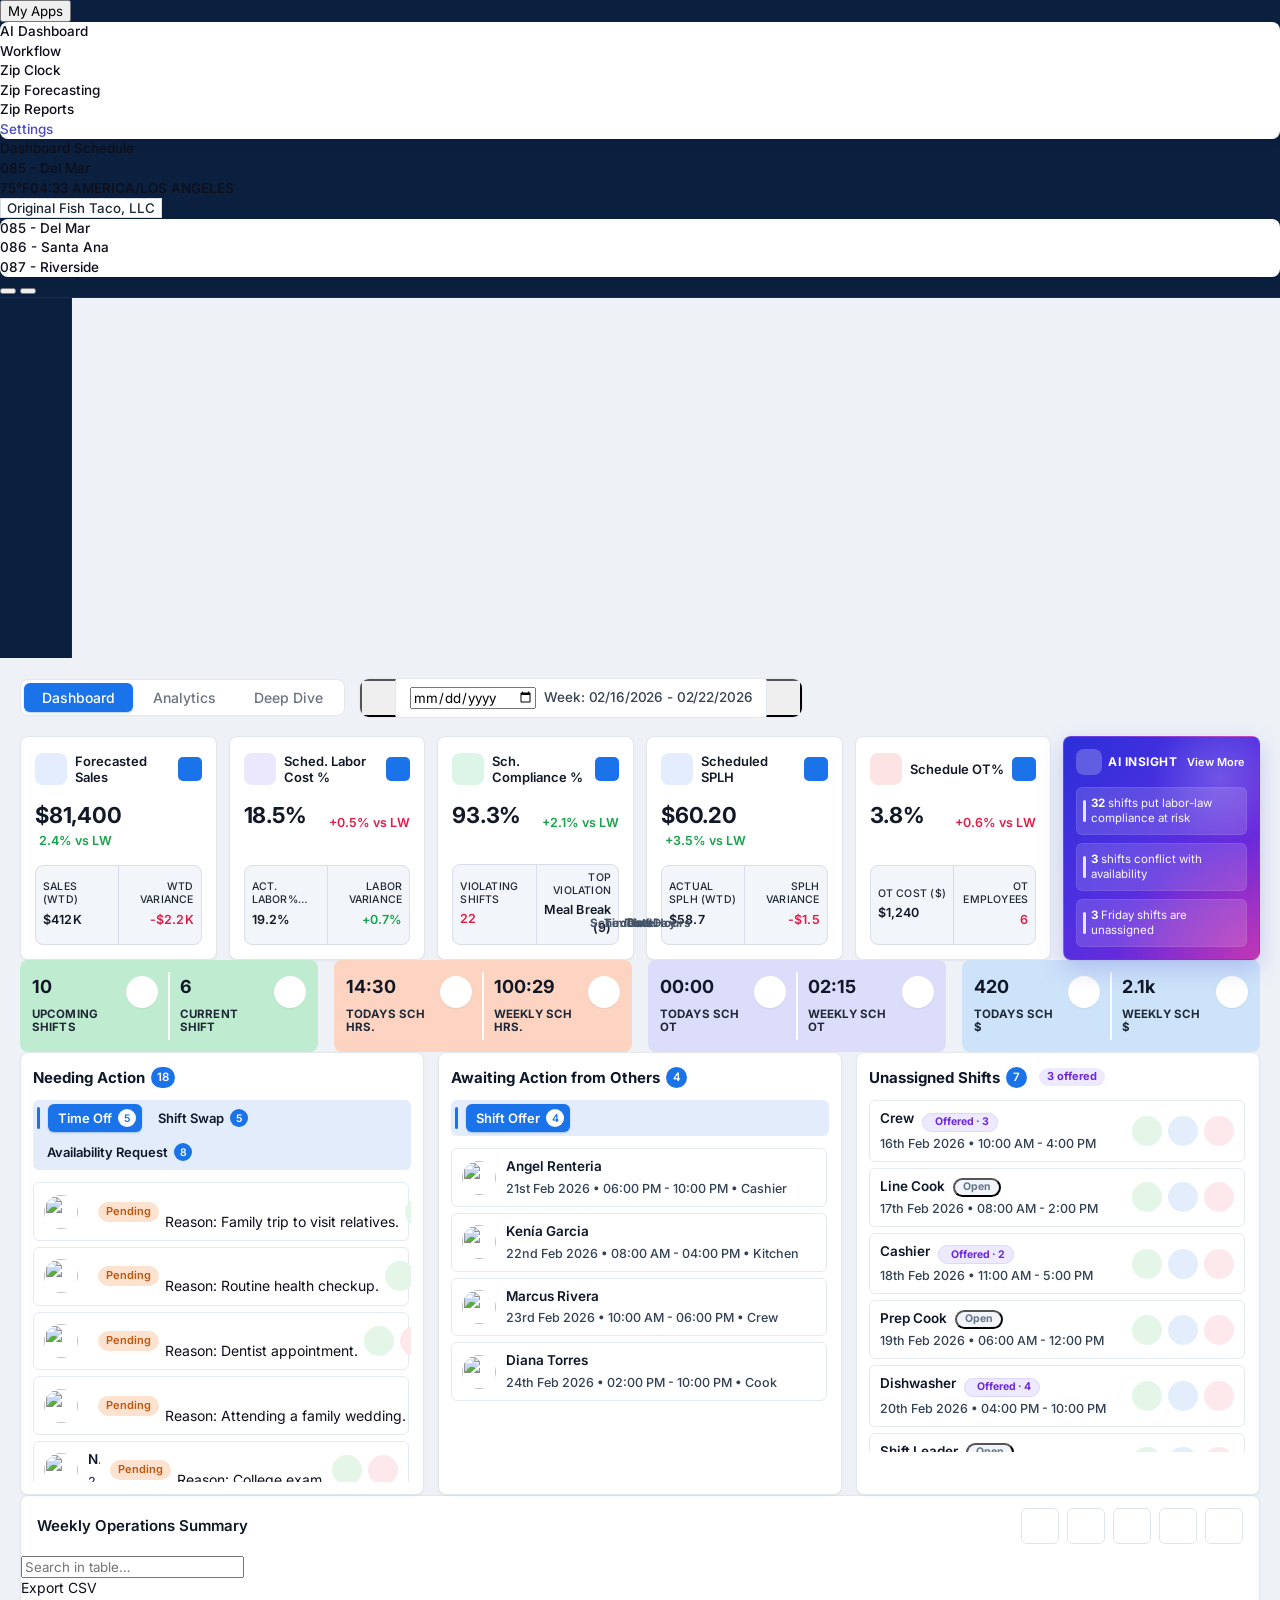
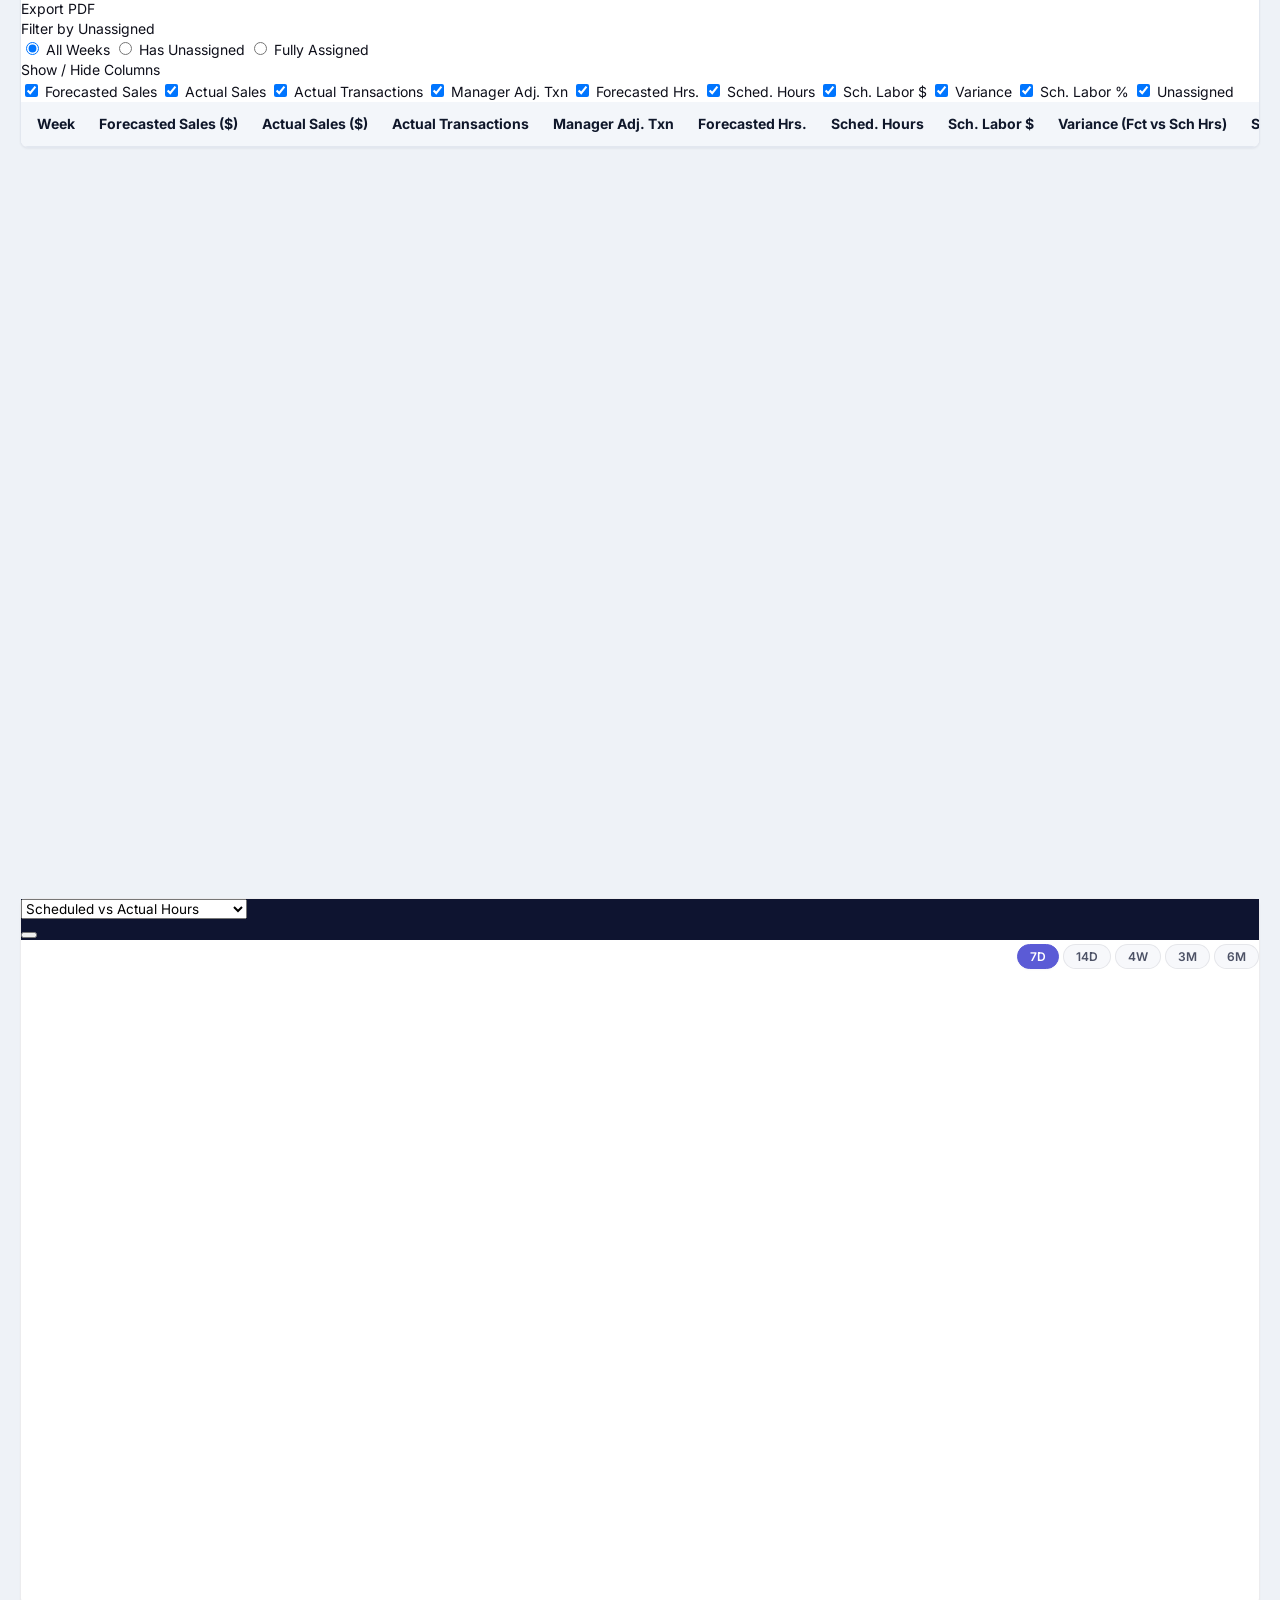
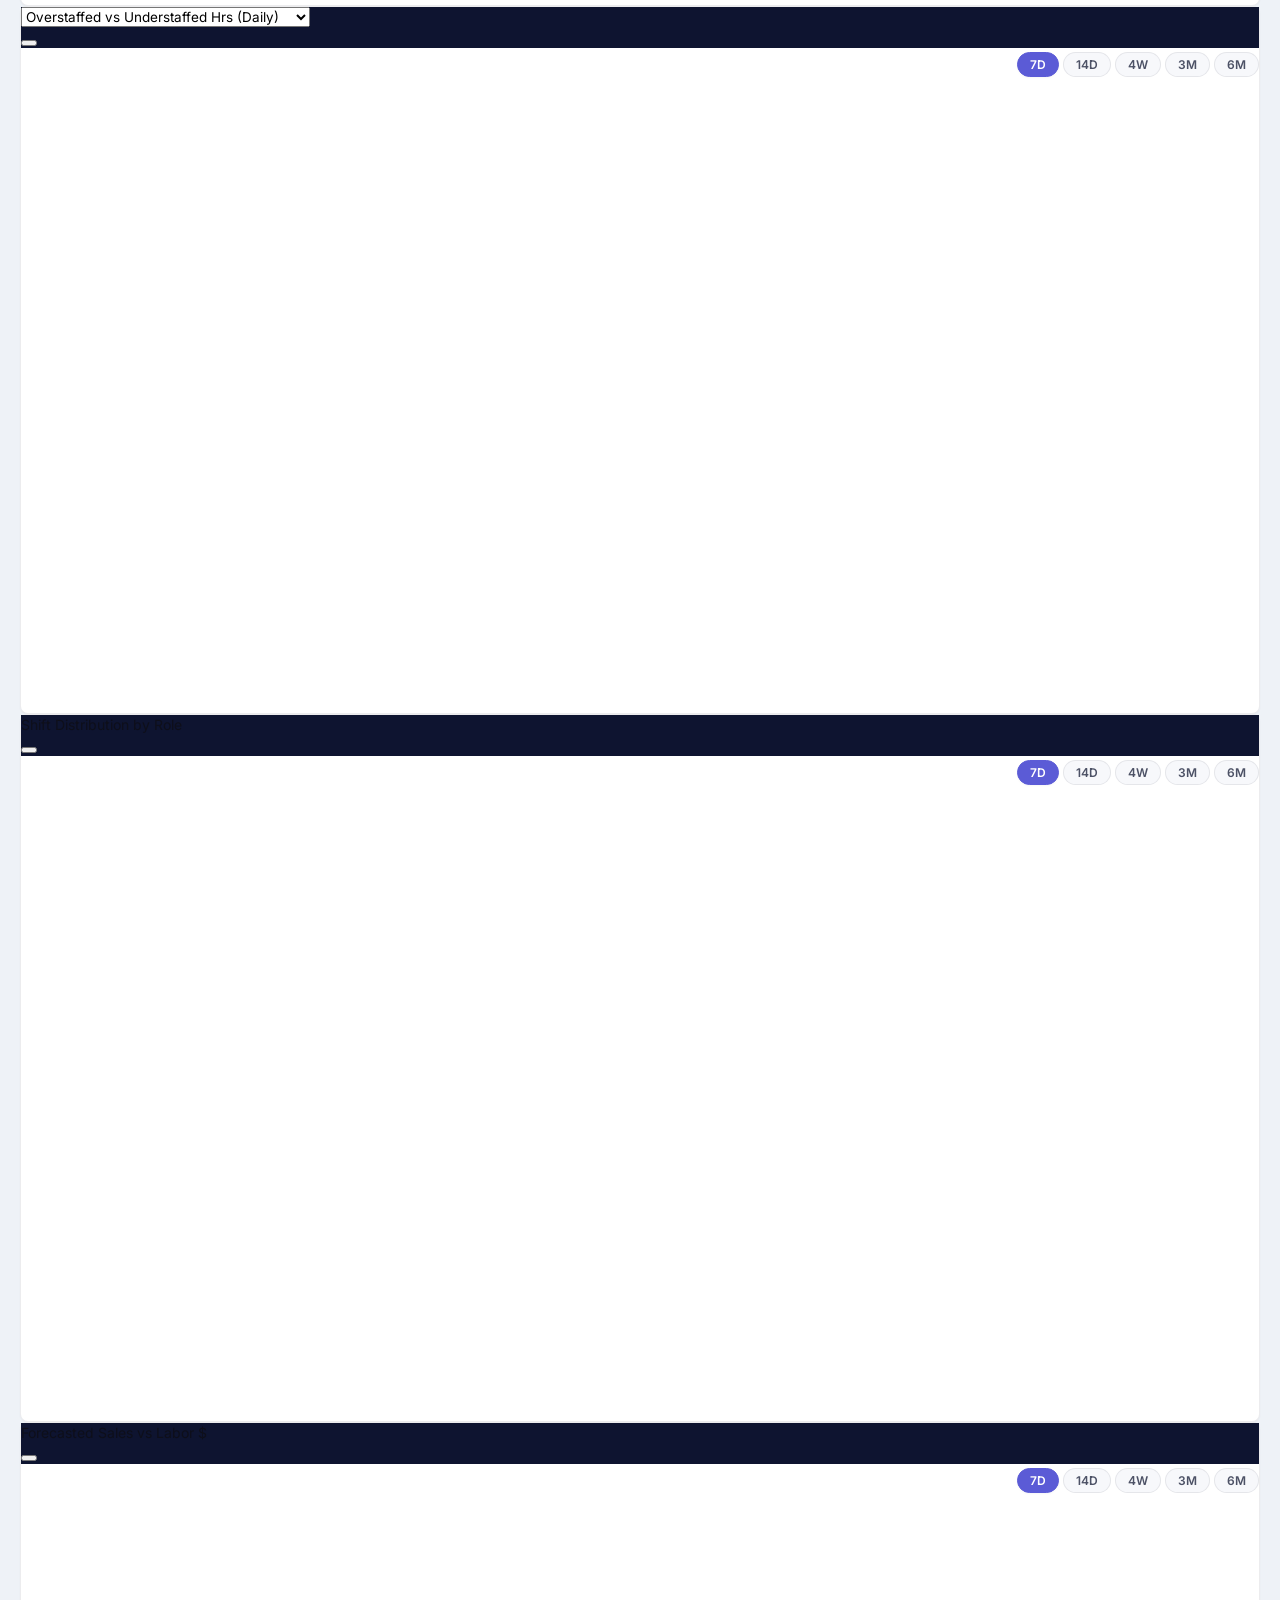
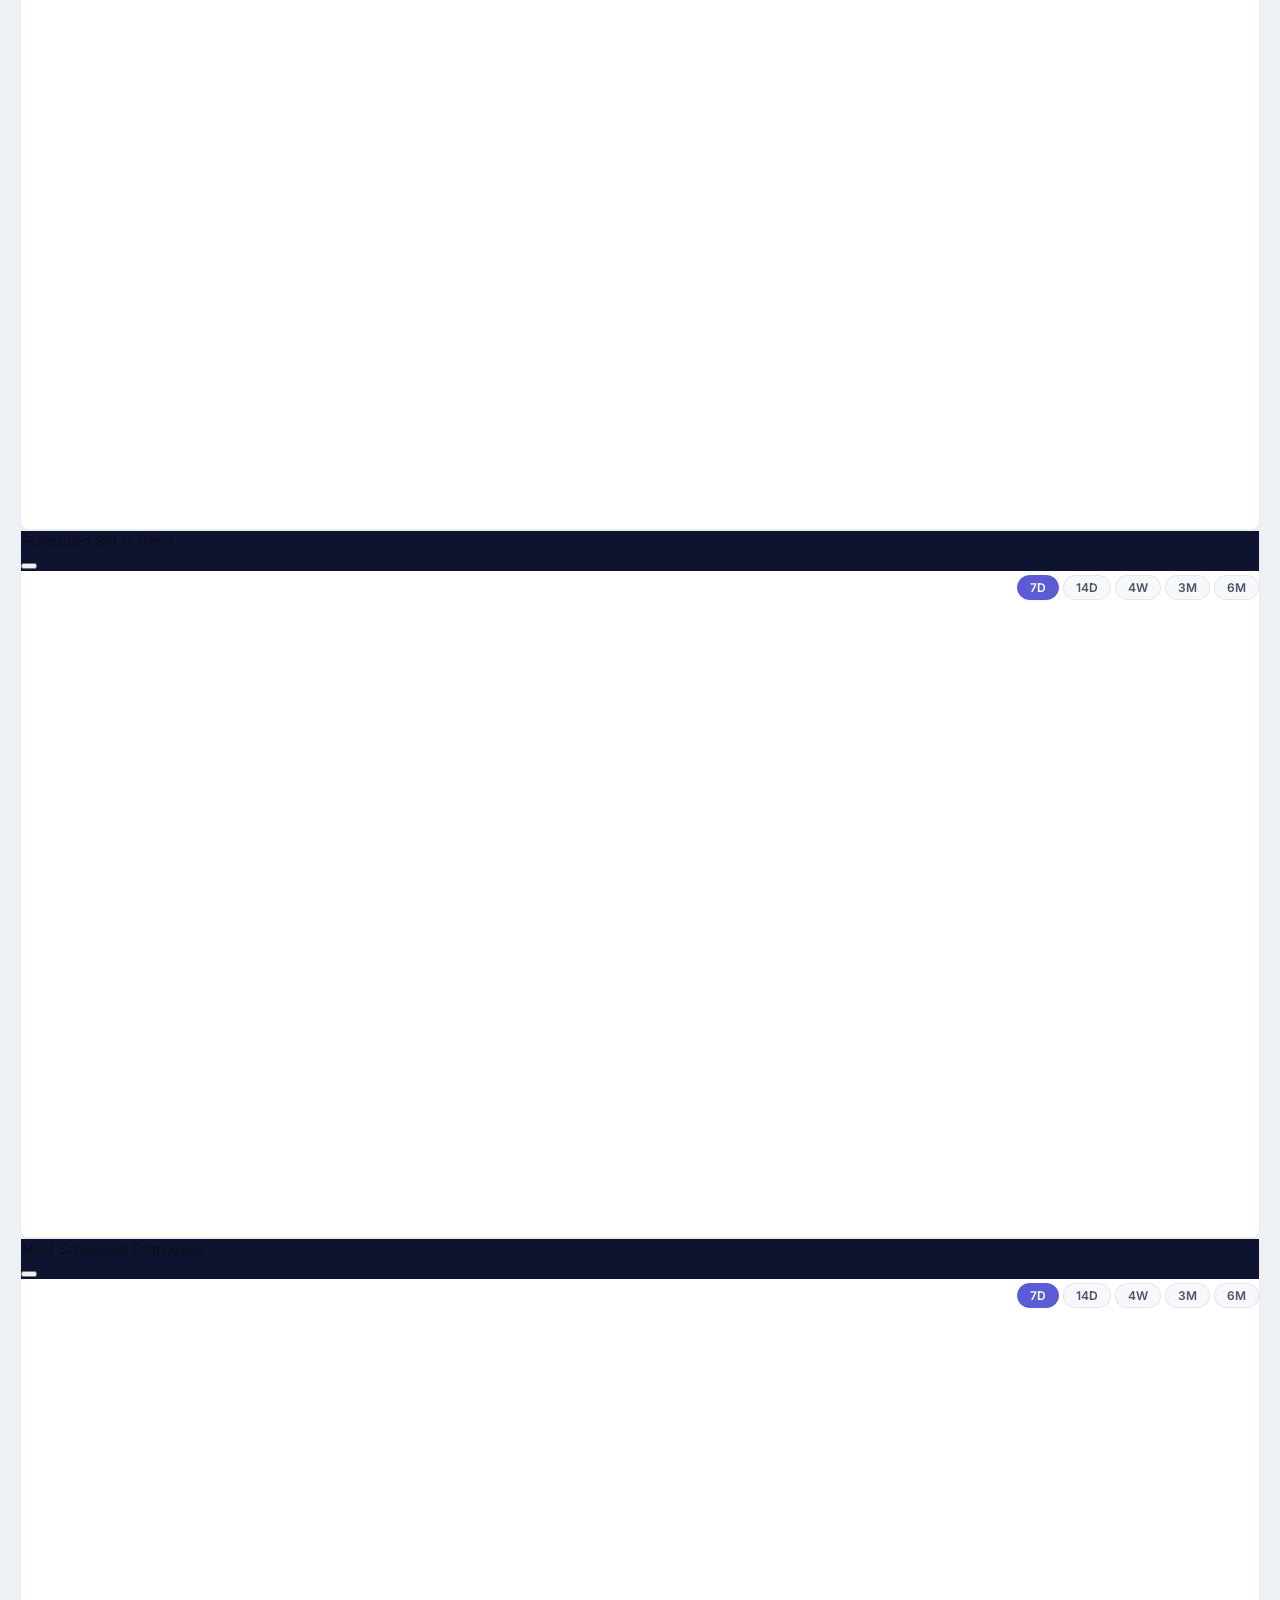
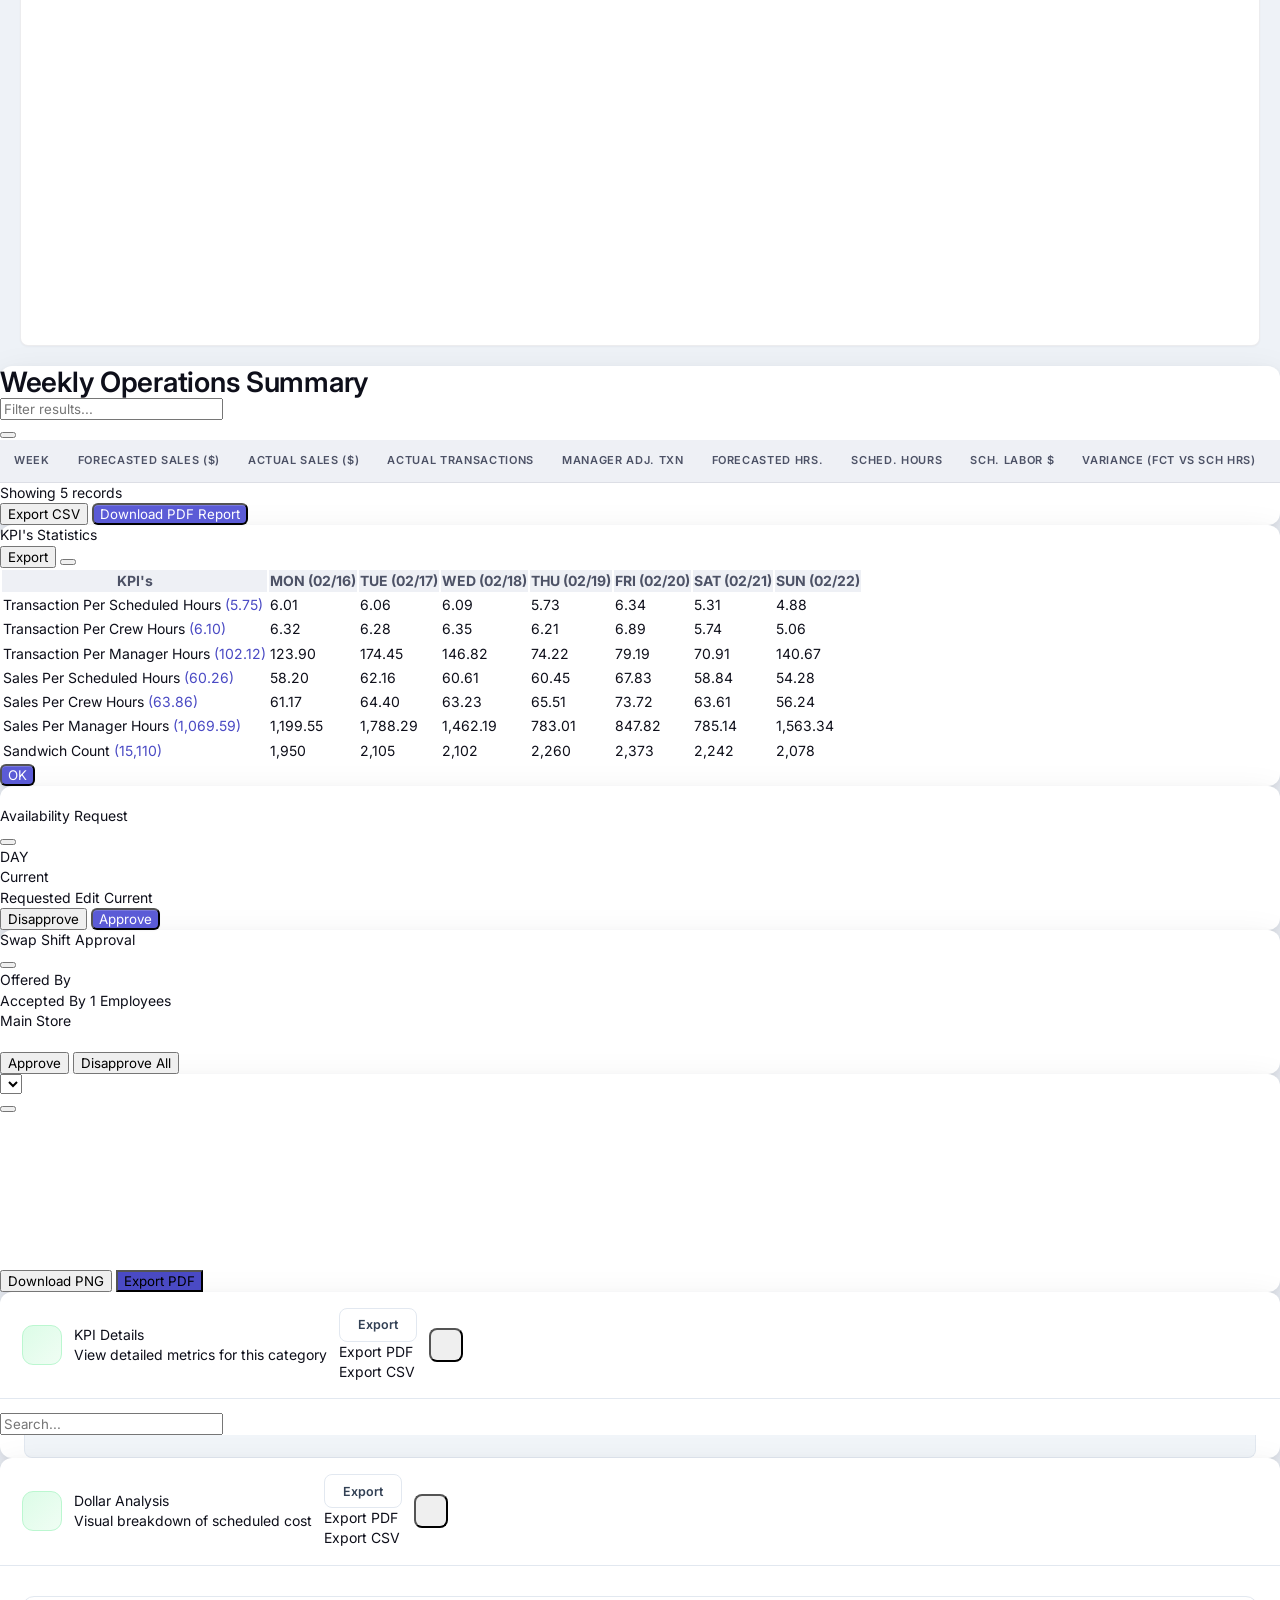
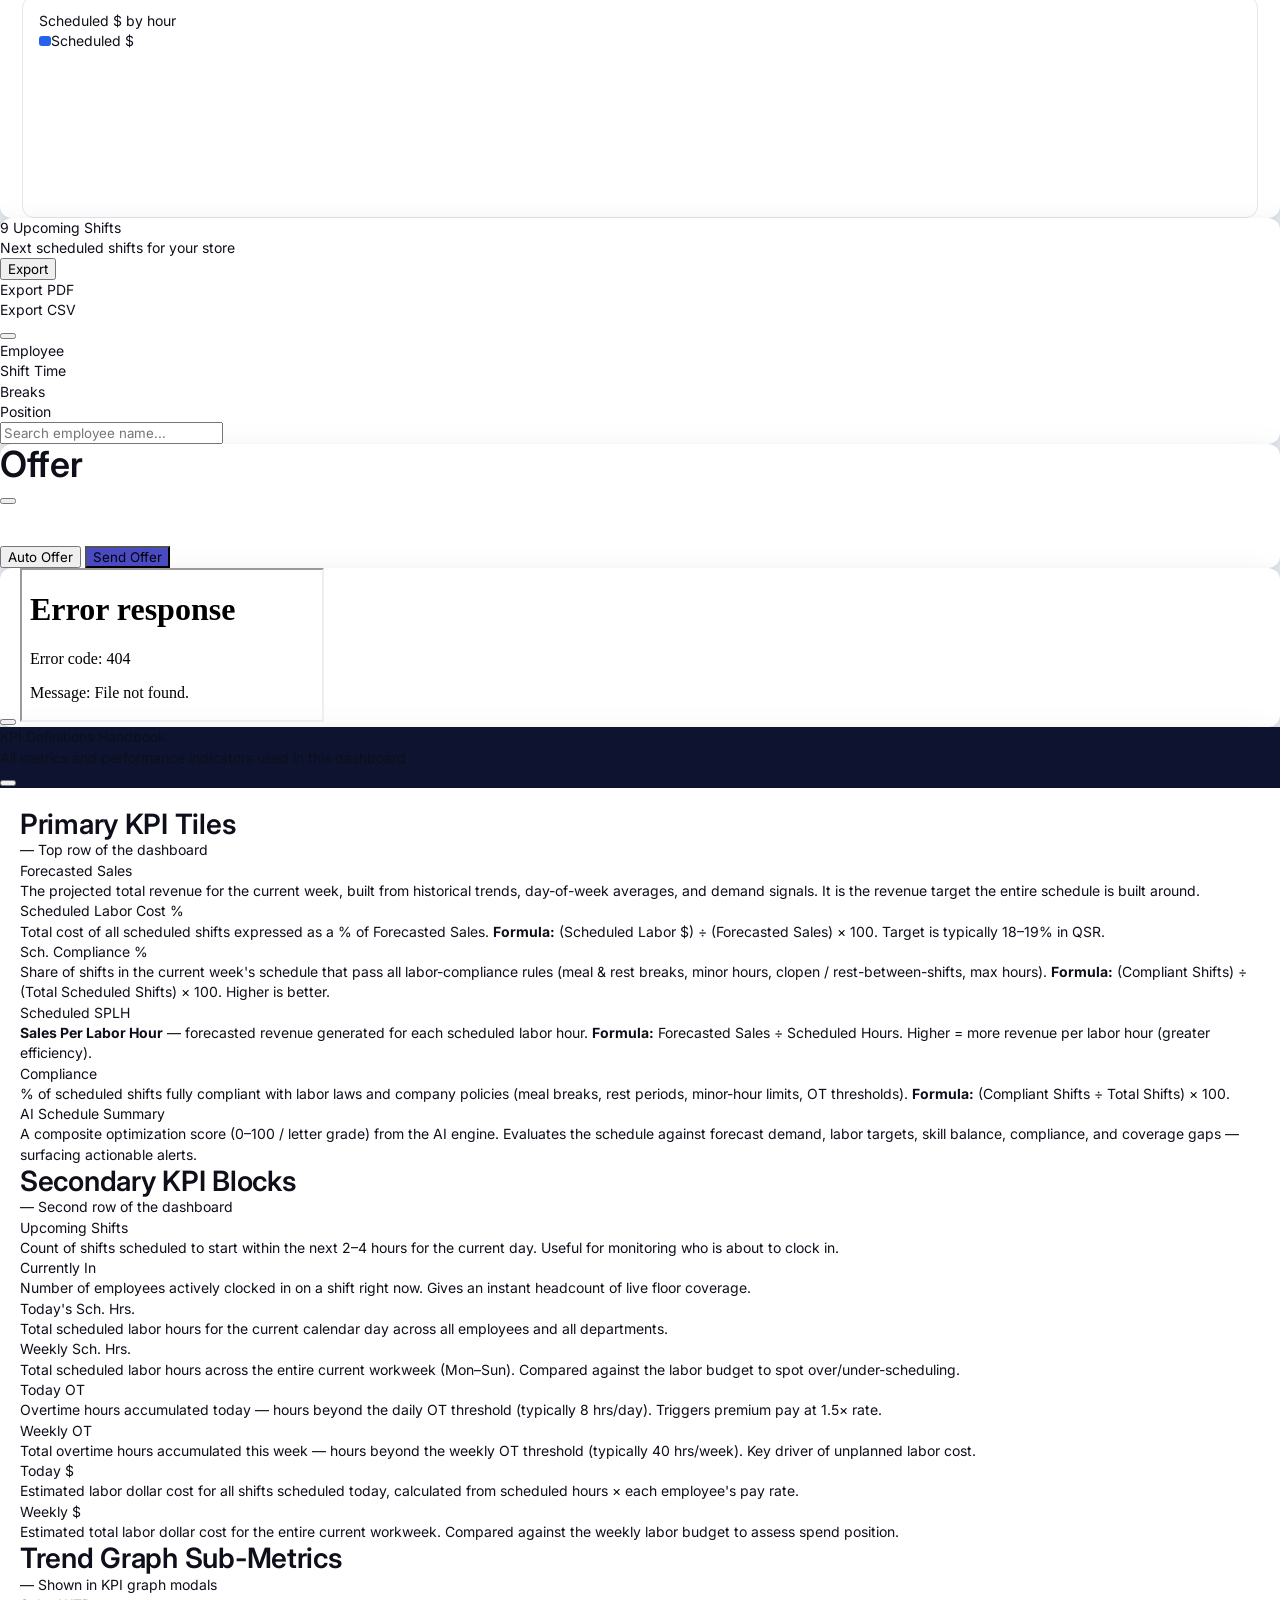
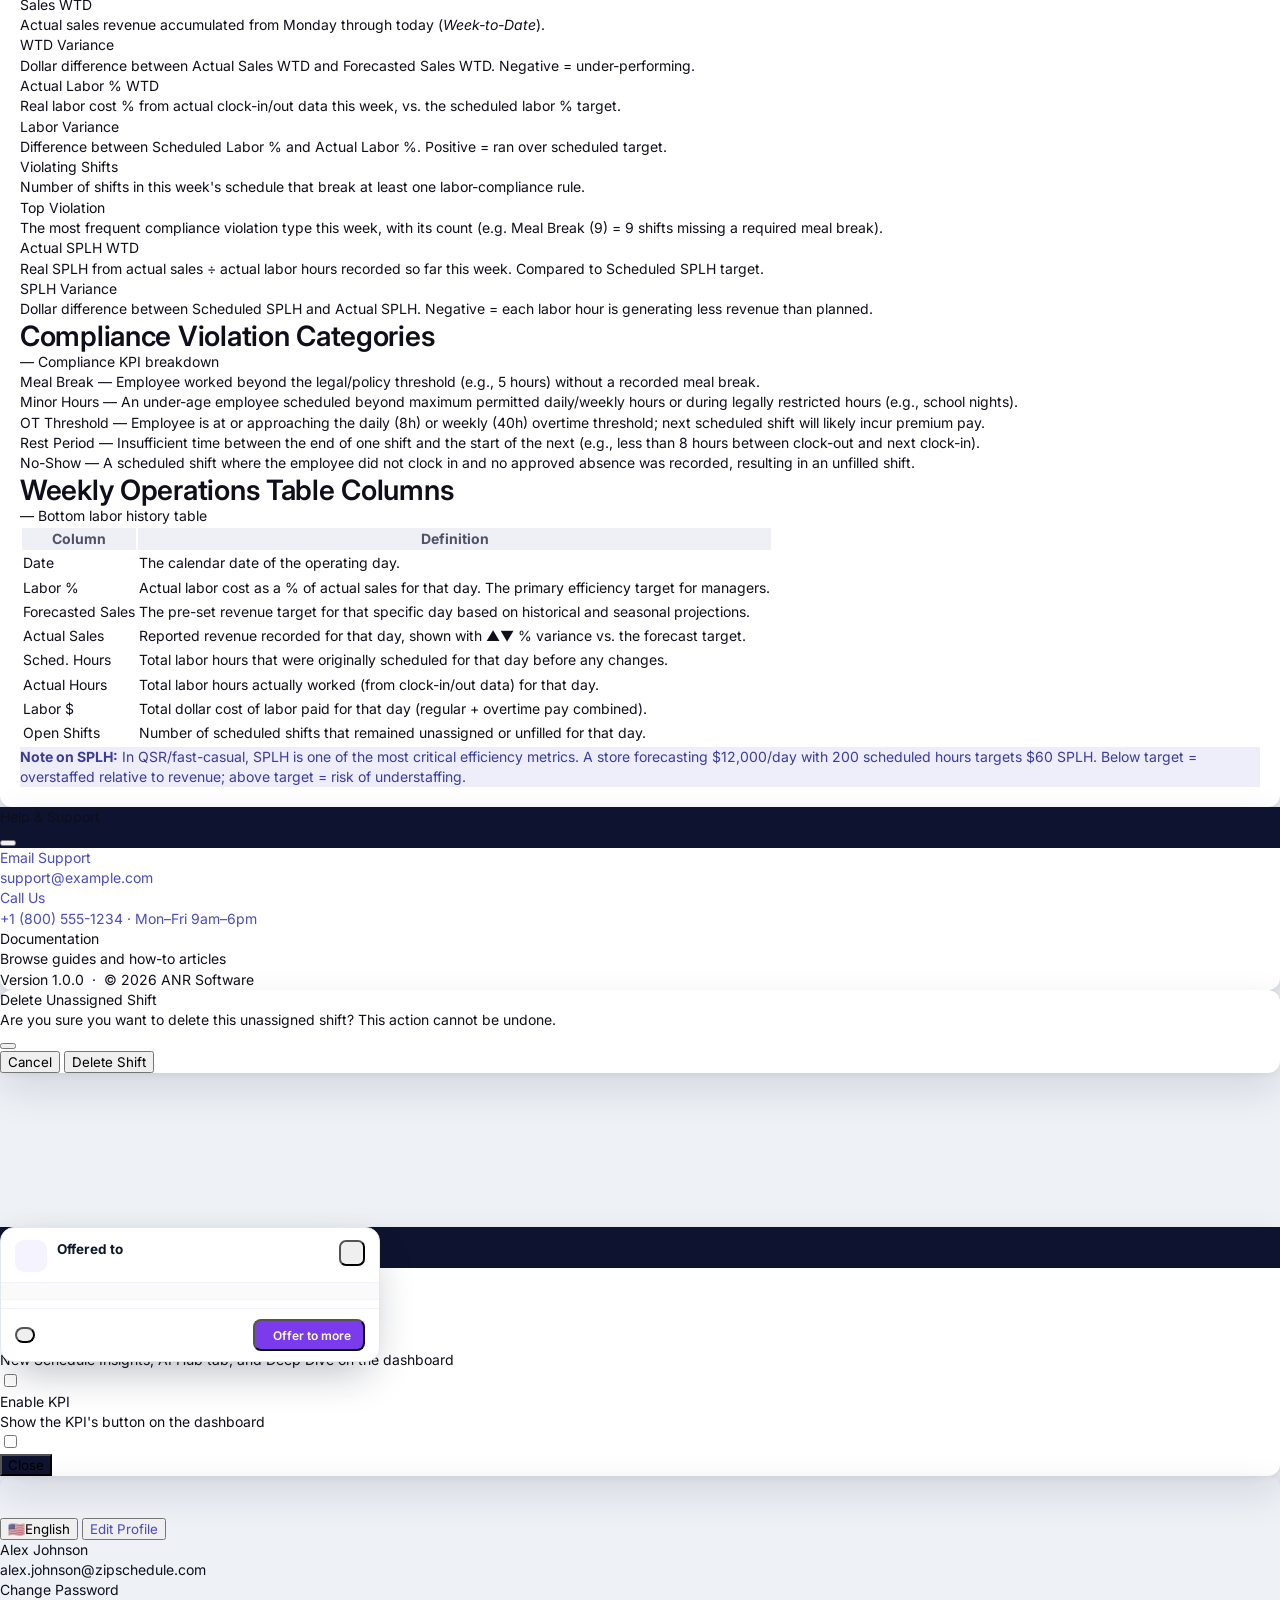
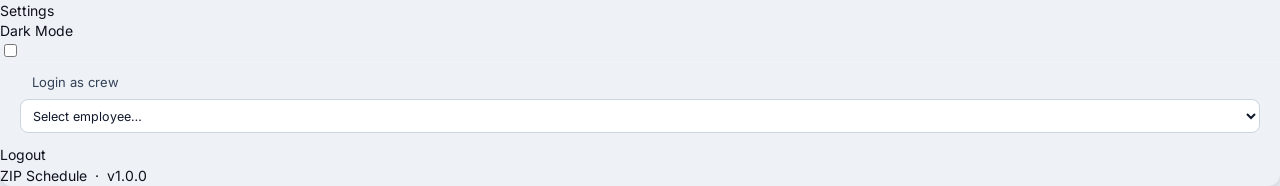
==== commit 2c347648: "Design Versions flags and merged Regular + Temporary availability screen - Sidebar Design Versions (" ====
--- a/index.html
+++ b/index.html
@@ -5213,6 +5213,7 @@
 <script src="offer-modal.js"></script>
 <script src="crew-bridge.js"></script>
 <script src="temp-availability.js"></script>
+<script src="design-flags.js"></script>
 <script src="crew-requests.js"></script>
 </body>
 </html>
